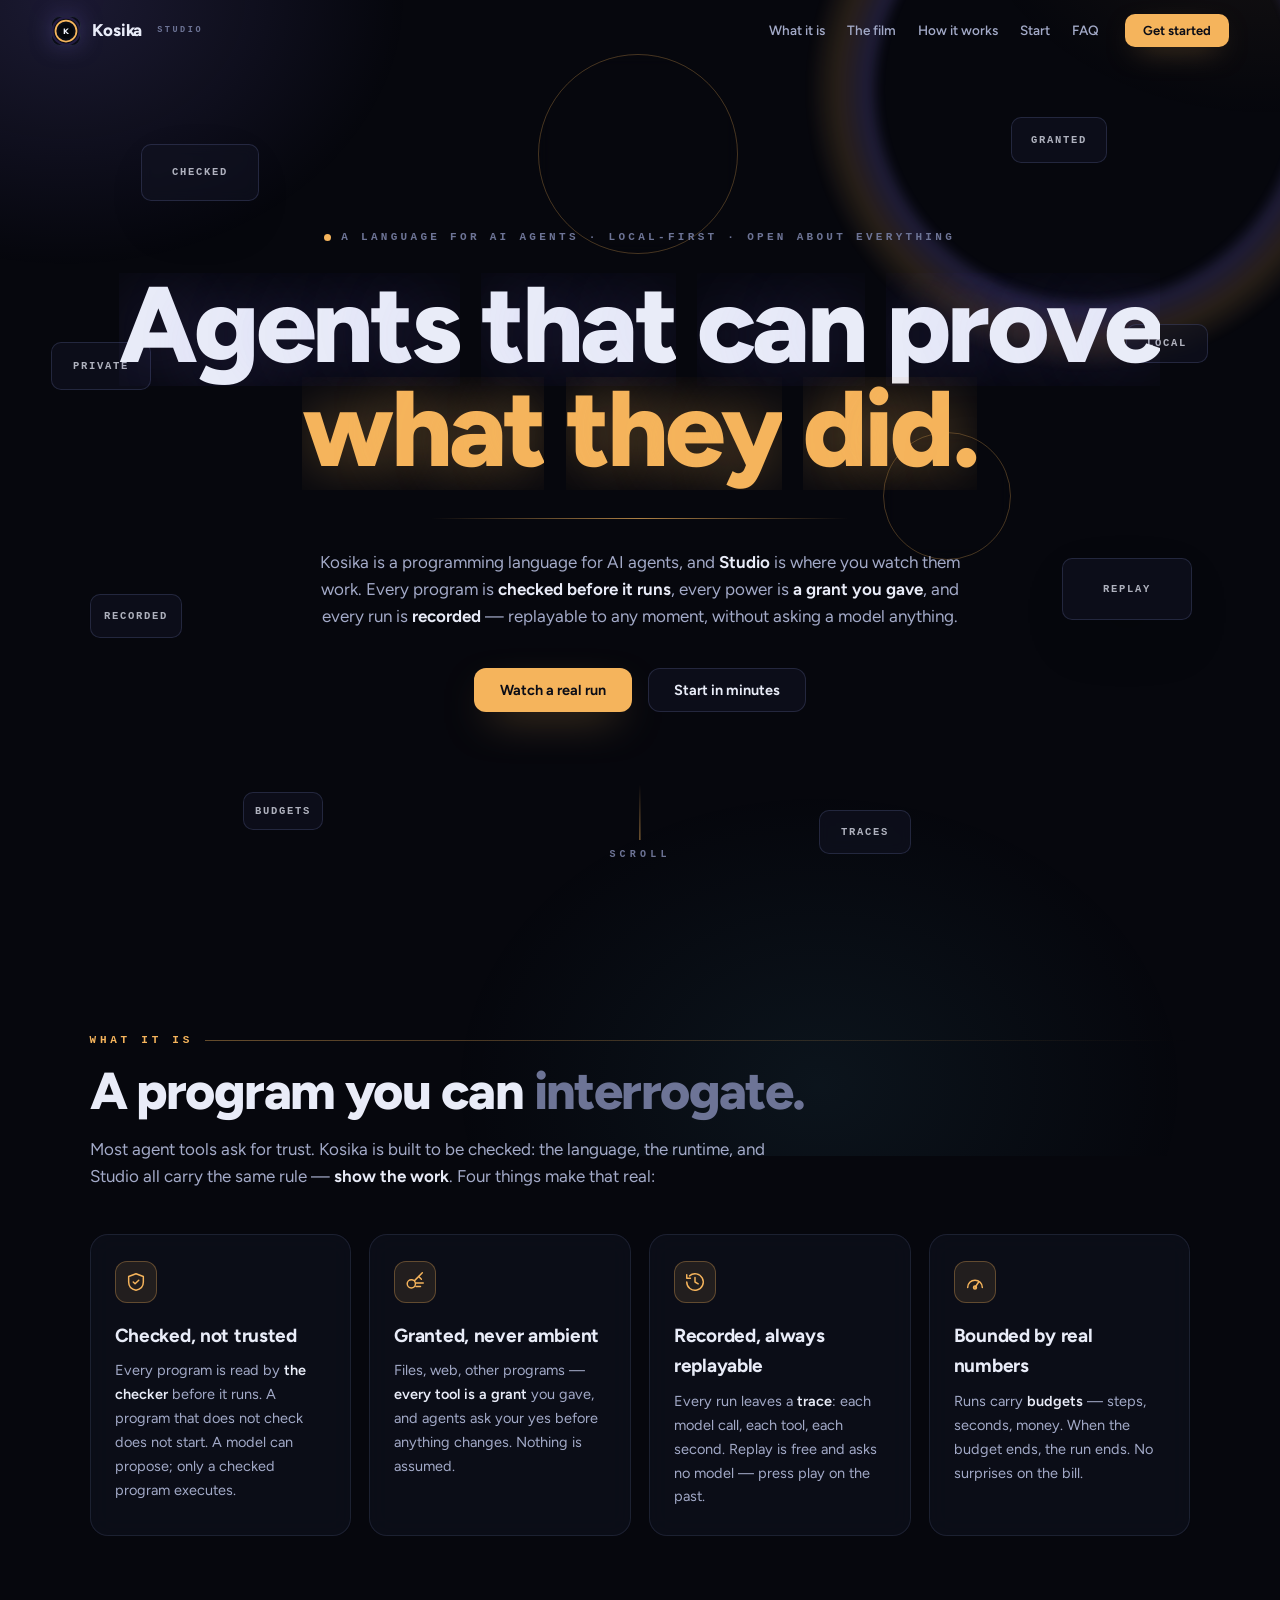
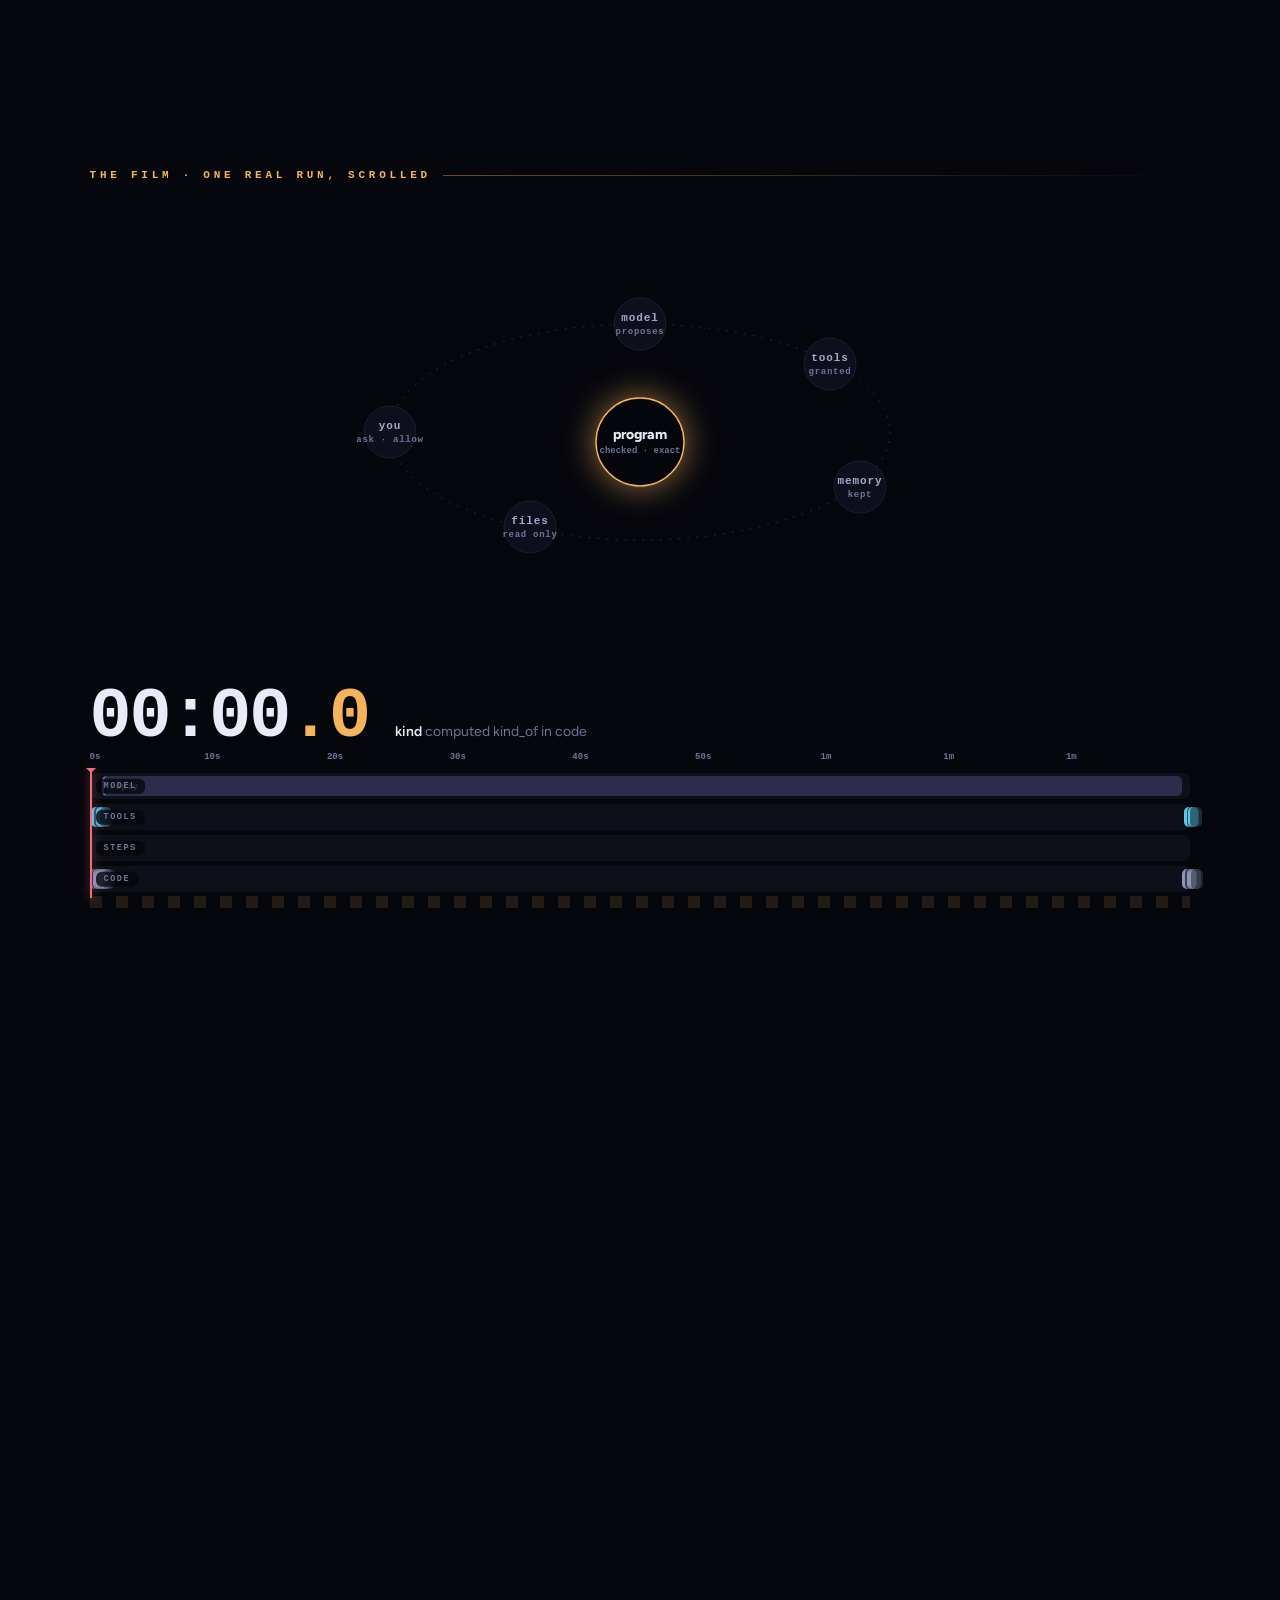
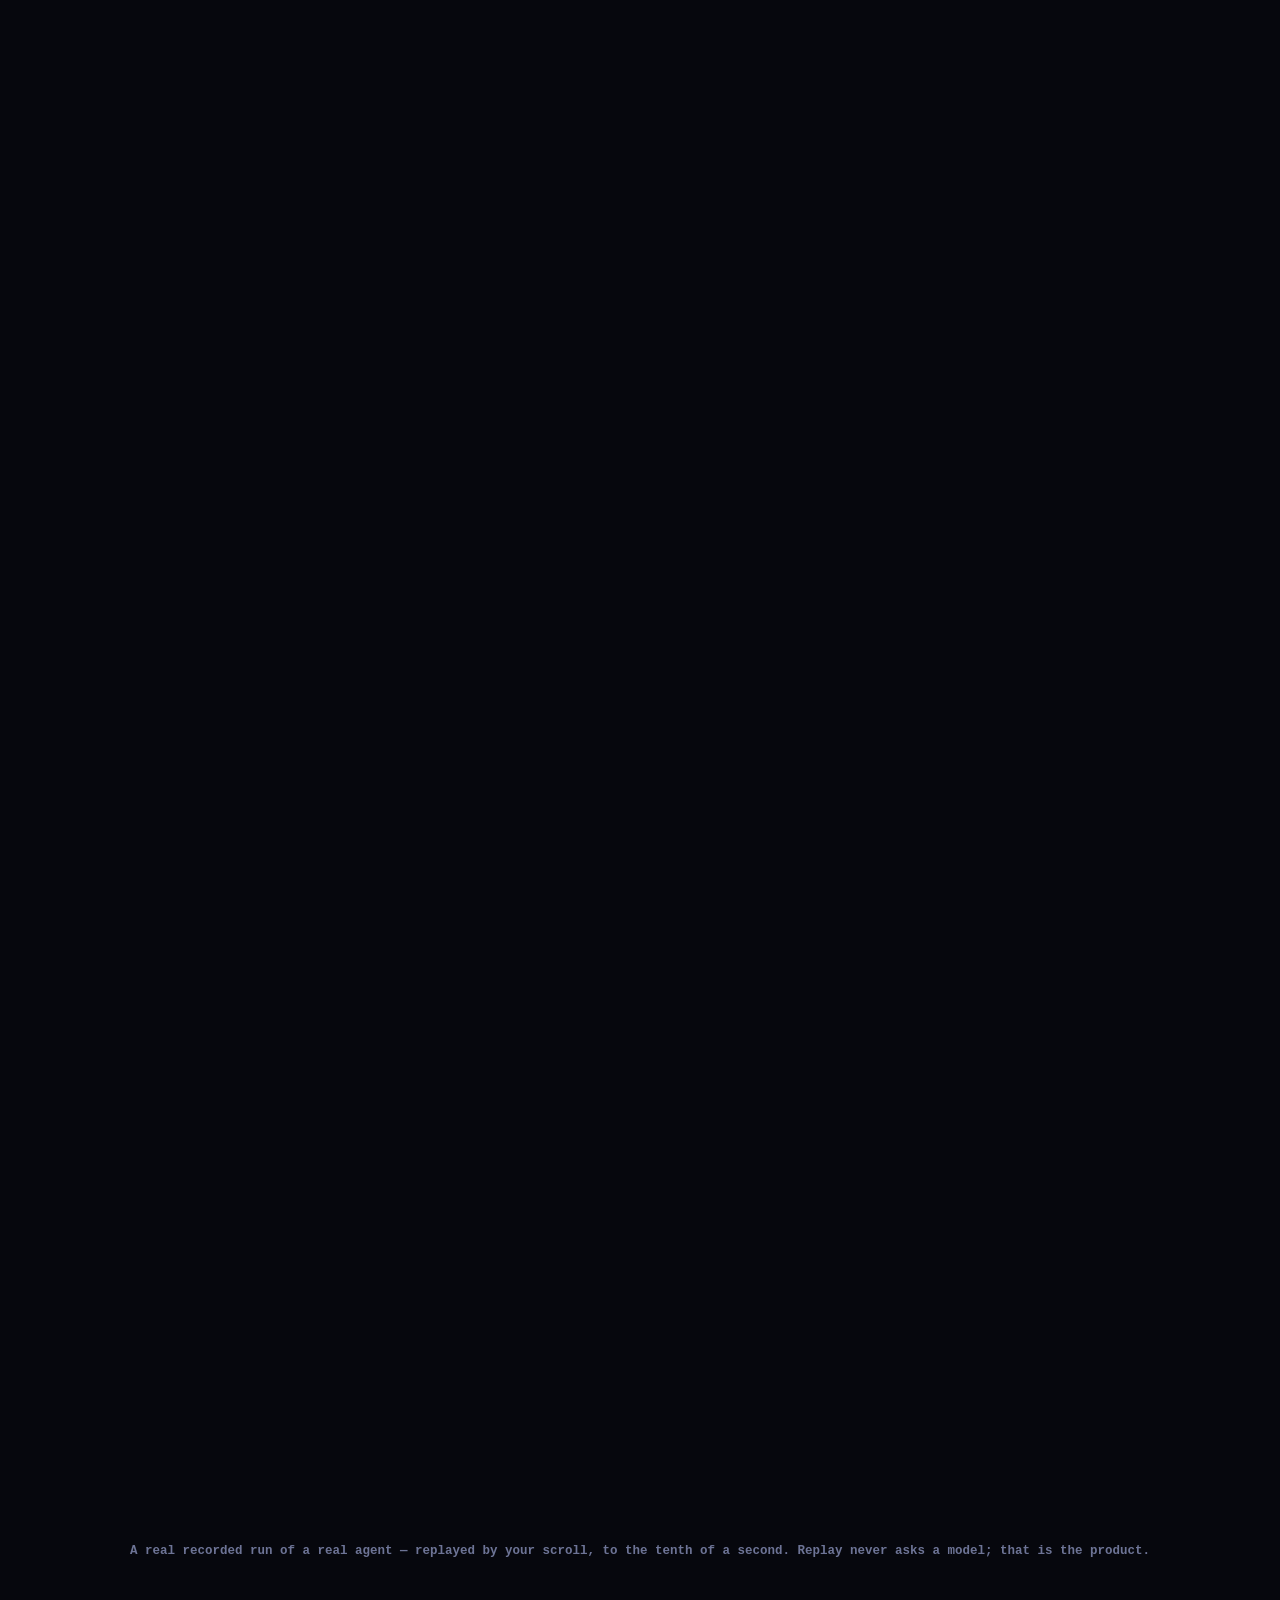
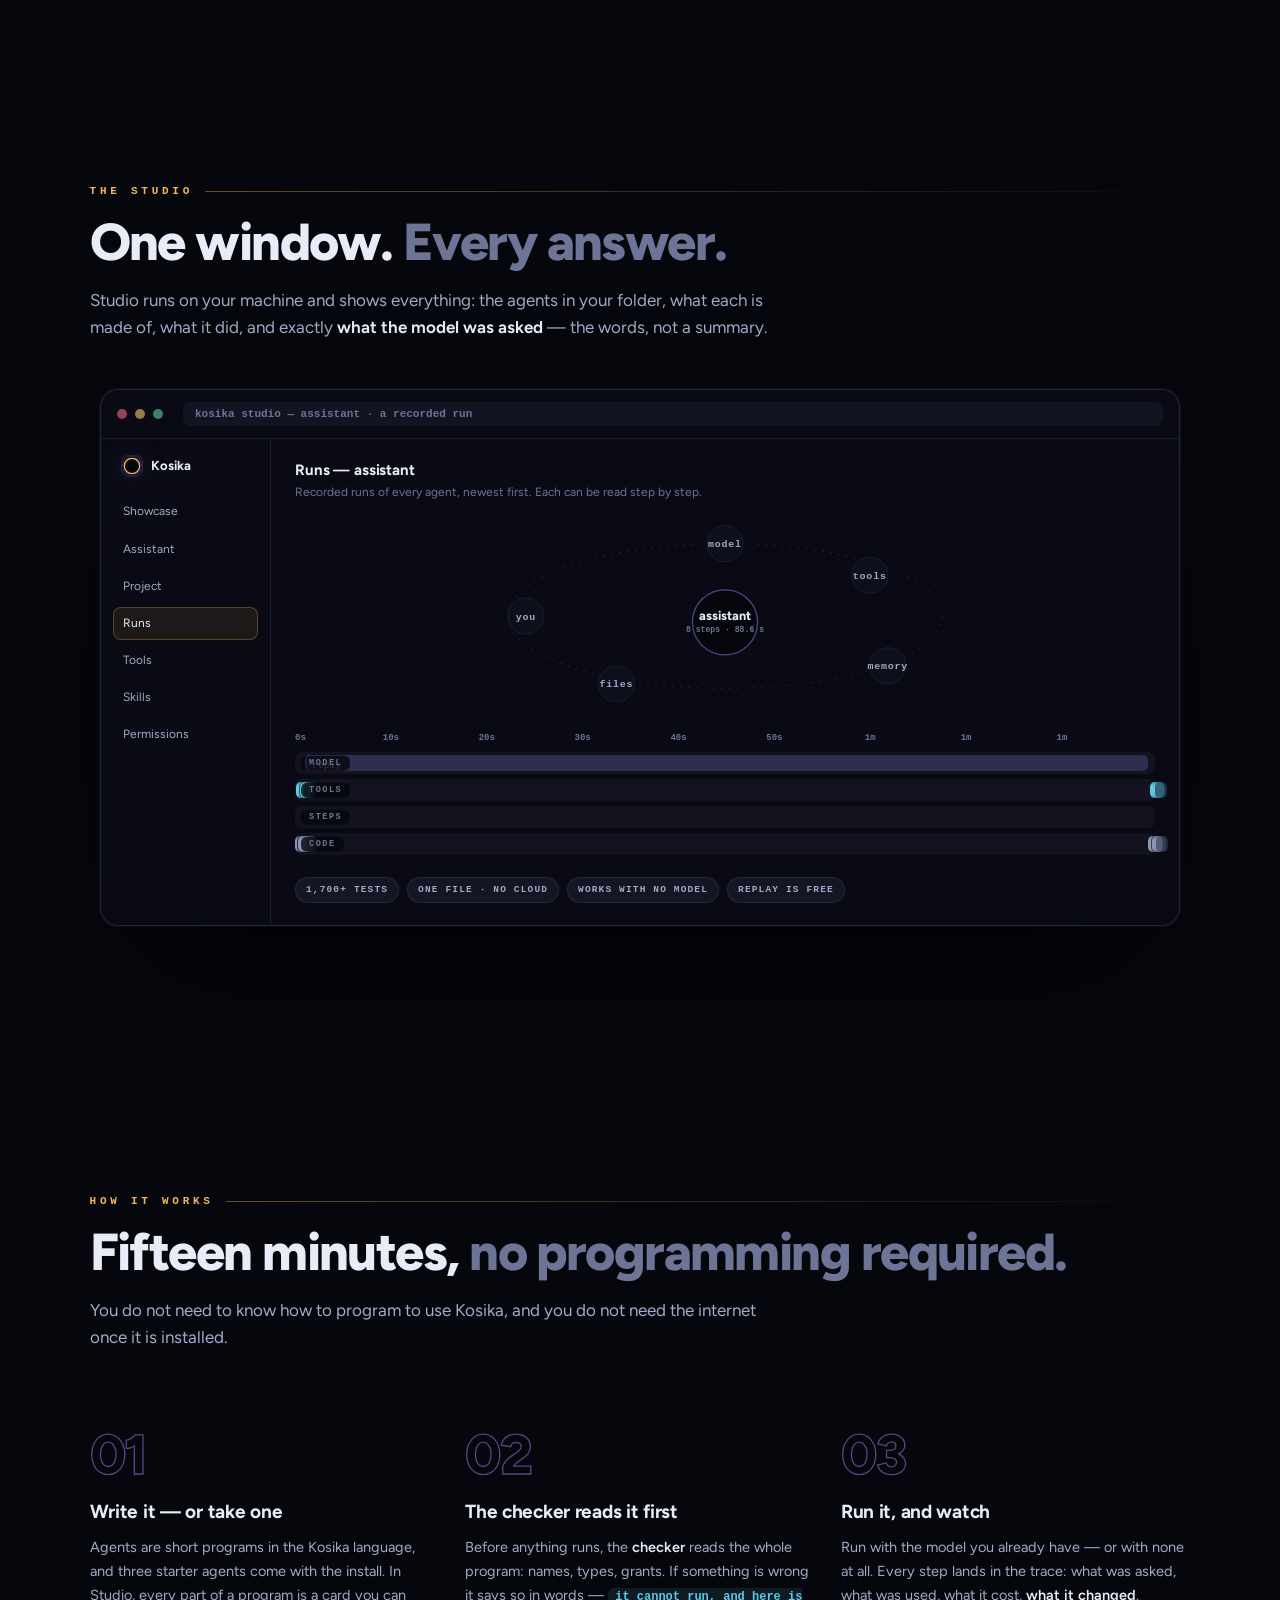
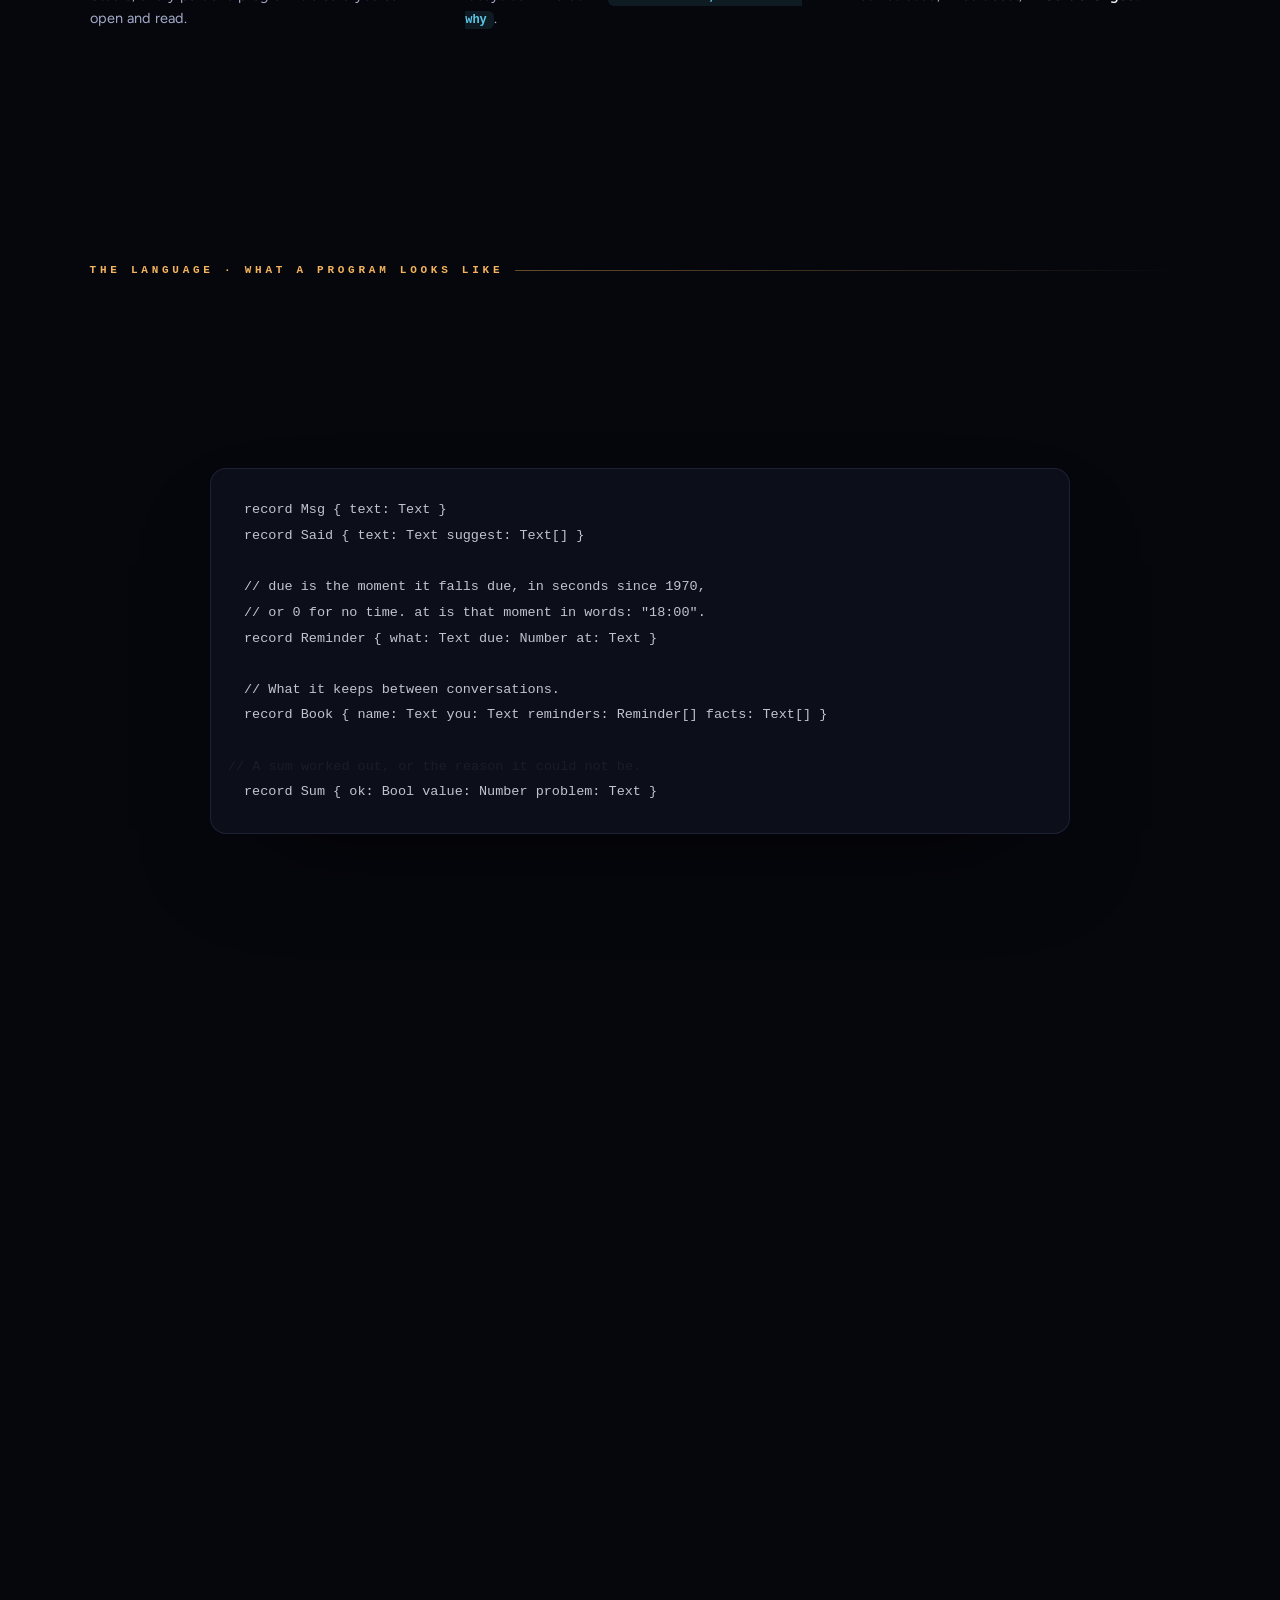
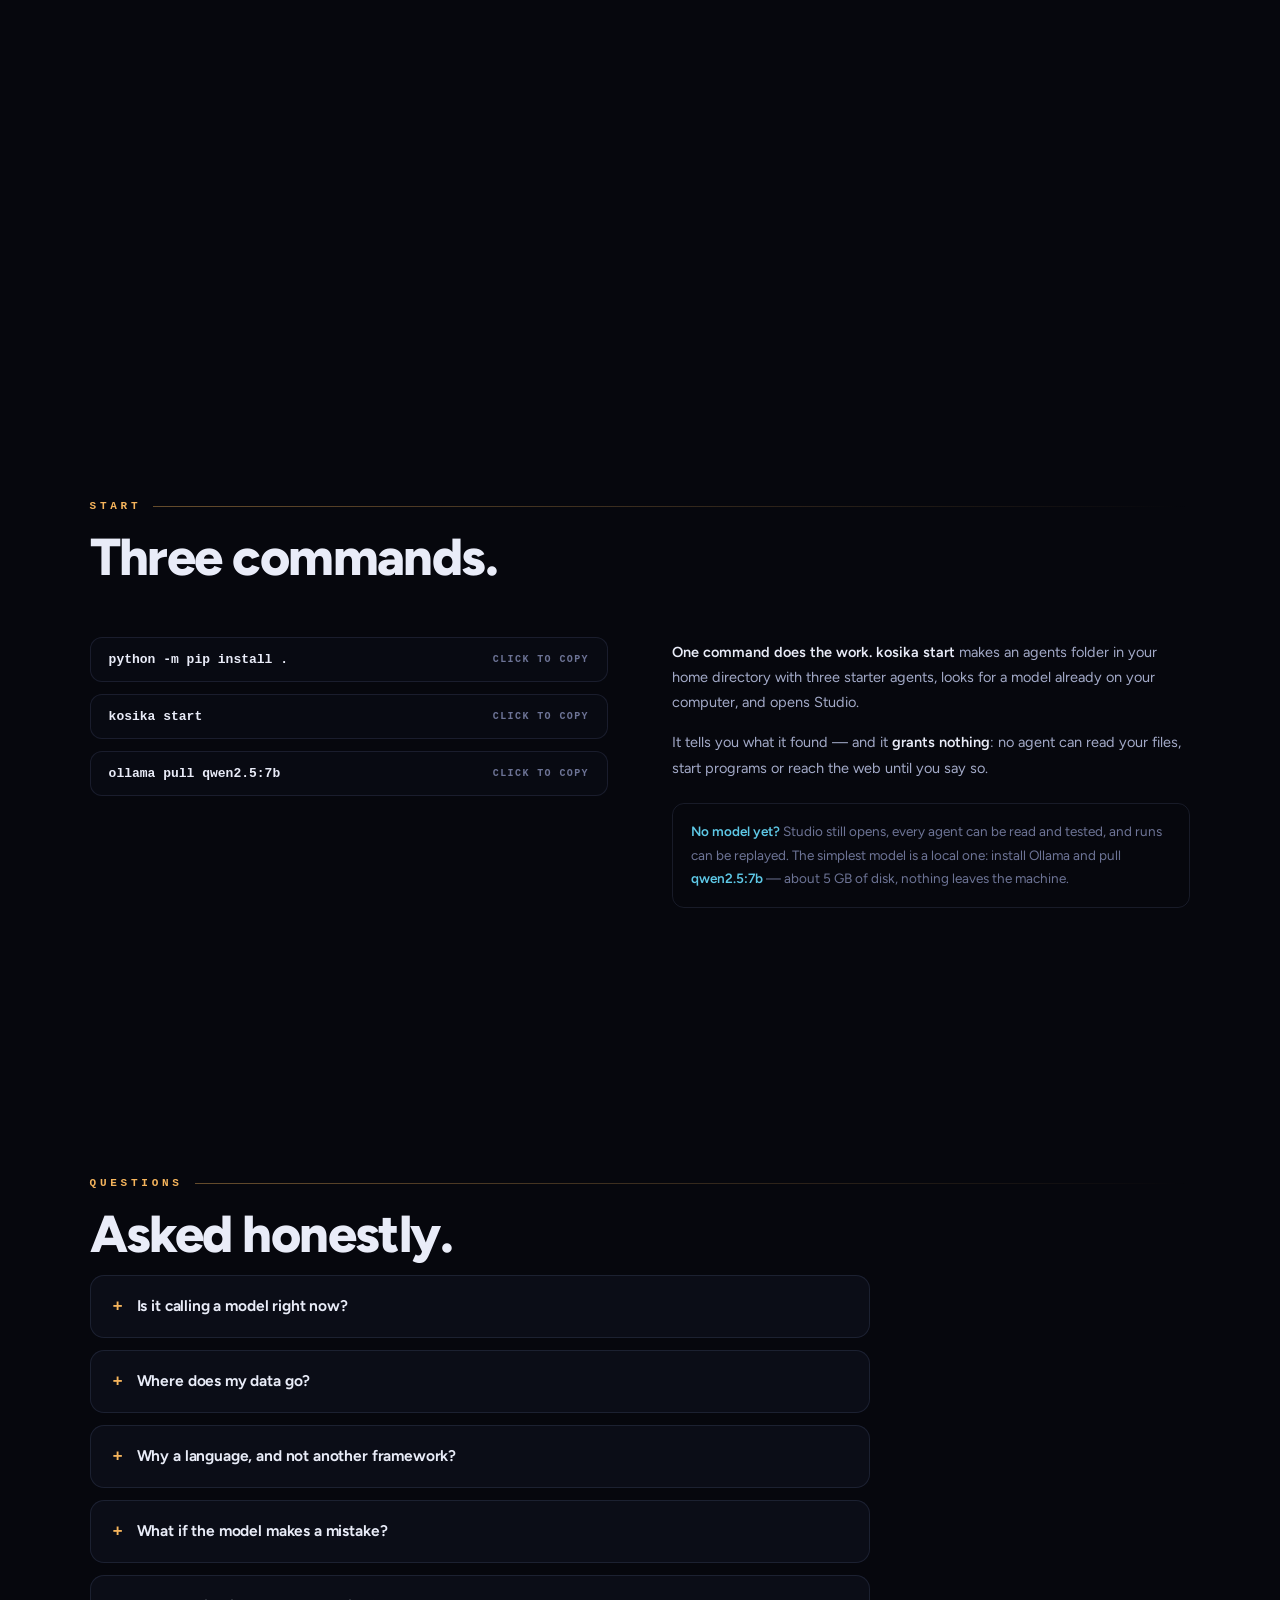
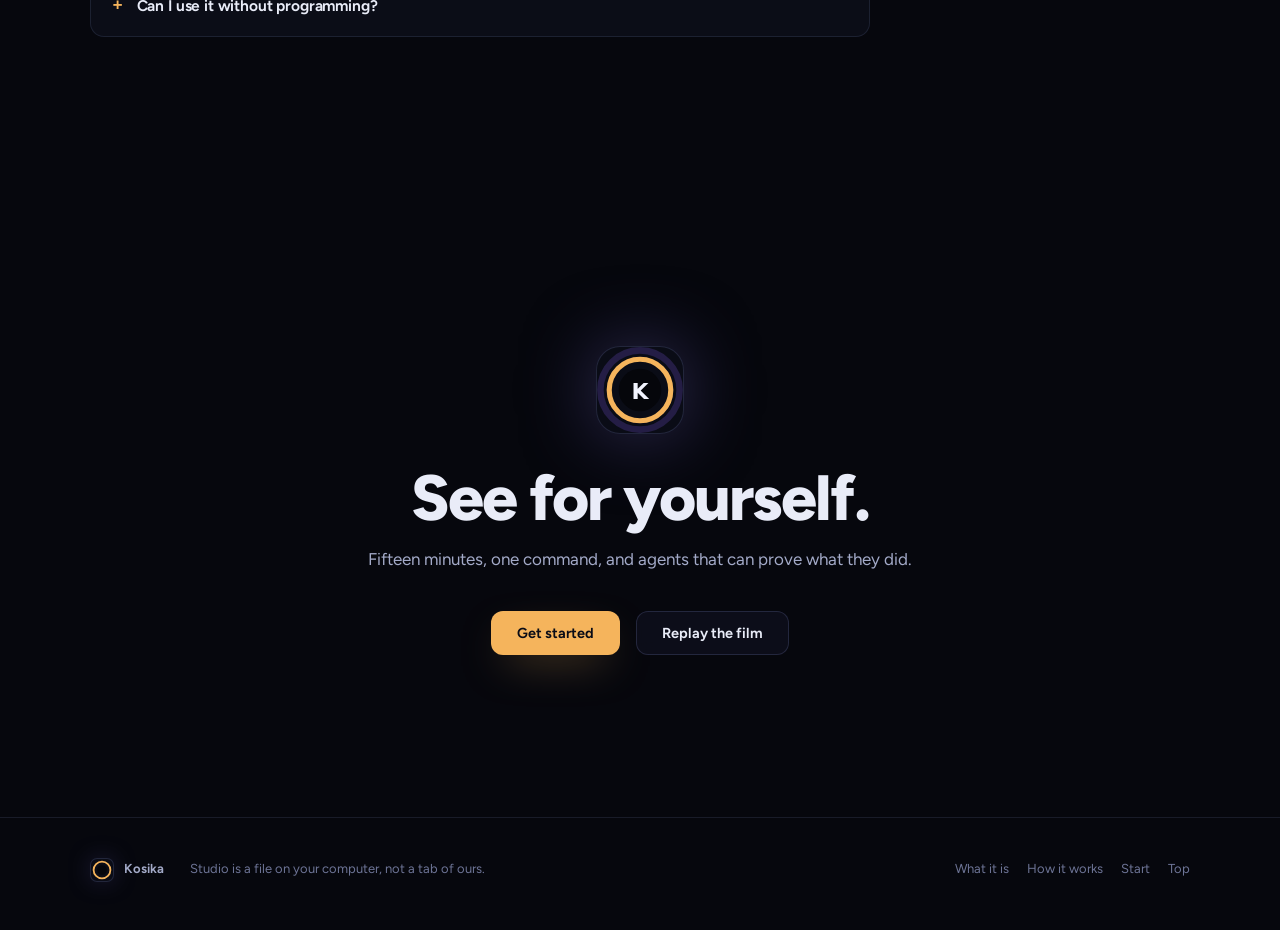
==== index.html @ 235a6cd5 "The website: one page that tells what Studio is, screenshots included" ====
<!doctype html>
<html lang="en">
<head>
<meta charset="utf-8">
<meta name="viewport" content="width=device-width, initial-scale=1">
<title>Kosika — the agent language that shows its work</title>
<meta name="description" content="Kosika is a programming language for AI agents. Every program is checked before it runs, every power is a grant, every run is recorded. Studio is where you watch it happen.">
<link rel="icon" href="data:image/svg+xml,%3Csvg xmlns='http%3A%2F%2Fwww.w3.org%2F2000%2Fsvg' viewBox='0 0 64 64'%3E%3Crect width='64' height='64' rx='14' fill='%230a0c16'/%3E%3Ccircle cx='32' cy='32' r='18' fill='none' stroke='%23f5b45c' stroke-width='5'/%3E%3Ccircle cx='32' cy='32' r='8' fill='%2306070d'/%3E%3C/svg%3E">
<style>
@font-face { font-family: "Figtree"; src: url("./fonts/Figtree.ttf") format("truetype"); font-weight: 300 900; font-display: swap; }

:root {
  --bg: #06070d; --panel: rgba(15, 17, 30, .66); --ink: #e9ecf8; --soft: #a3aac8; --faint: #6d7496; --line: rgba(148, 160, 220, .13);
  --accent: #f5b45c; --ok: #5ad1a0; --bad: #f26d7e; --think: #9a8cff; --mem: #5ec8e6; --code: #8b96b8;
  --glass: rgba(18, 20, 36, .58); --glass-edge: rgba(160, 175, 255, .16);
  --glow-a: #f5b45c; --glow-b: #8b7cf6; --glow-c: #5ec8e6;
  --display: "Figtree", system-ui, sans-serif;
  --mono: ui-monospace, "Cascadia Code", Consolas, monospace;
  --settle: cubic-bezier(.16, 1, .3, 1);
  color-scheme: dark;
}
* { box-sizing: border-box; }
html { scroll-behavior: smooth; }
body { margin: 0; background: var(--bg); color: var(--ink); font: 15.5px/1.6 var(--display), system-ui, sans-serif; -webkit-font-smoothing: antialiased; overflow-x: hidden; }
::selection { background: rgba(154, 140, 255, .4); }
::-webkit-scrollbar { width: 10px; } ::-webkit-scrollbar-thumb { background: rgba(148,160,220,.18); border-radius: 99px; border: 3px solid transparent; background-clip: content-box; }

/* The horizon, arcing in from the corner, over an indigo aurora. */
body::before { content: ""; position: fixed; inset: -20vmax; z-index: -2; pointer-events: none;
  background:
    radial-gradient(38vmax 30vmax at 18% 18%, rgba(139, 124, 246, .16), transparent 70%),
    radial-gradient(34vmax 26vmax at 85% 10%, rgba(245, 180, 92, .08), transparent 70%),
    radial-gradient(40vmax 32vmax at 60% 95%, rgba(94, 200, 230, .07), transparent 72%);
}
body::after { content: ""; position: fixed; z-index: -1; pointer-events: none;
  right: -16vmax; top: -24vmax; width: 62vmax; height: 62vmax; border-radius: 50%;
  background: radial-gradient(closest-side, transparent 52%, rgba(139, 124, 246, .22) 55.5%, rgba(245, 180, 92, .17) 63%, transparent 71%);
  filter: blur(4px); opacity: .85;
}

a { color: var(--accent); text-decoration: none; } a:hover { text-decoration: underline; text-underline-offset: 3px; }
.overline { font: 700 11px/1 var(--mono); letter-spacing: .34em; text-transform: uppercase; color: var(--accent); display: flex; align-items: center; gap: 12px; }
.overline::after { content: ""; flex: 1; height: 1px; background: linear-gradient(90deg, rgba(245,180,92,.4), transparent); }
h2 { font: 800 clamp(30px, 4.4vw, 52px)/1.05 var(--display); letter-spacing: -.03em; margin: 18px 0 14px; }
h2 .dim { color: var(--faint); }
.lead { color: var(--soft); max-width: 62ch; font-size: 17px; }
.lead b { color: var(--ink); font-weight: 650; }
section { position: relative; padding: 15vh 7vw; }
.rise { opacity: .001; transform: translateY(42px); transition: opacity .9s var(--settle), transform .9s var(--settle); }
.rise.in { opacity: 1; transform: none; }

/* ── The bar ─────────────────────────────────────────────────────── */
.bar { position: fixed; inset: 0 0 auto; z-index: 50; display: flex; align-items: center; gap: 26px; padding: 14px 4vw;
  background: rgba(6, 7, 13, 0); border-bottom: 1px solid transparent; transition: background .5s, border-color .5s, padding .5s; }
.bar.scrolled { background: rgba(6, 7, 13, .72); backdrop-filter: blur(18px); -webkit-backdrop-filter: blur(18px); border-color: var(--line); padding: 10px 4vw; }
.bar .wordmark { display: flex; align-items: center; gap: 11px; font-weight: 750; font-size: 17px; letter-spacing: -.01em; color: var(--ink); }
.bar .wordmark small { font: 700 8.5px/1 var(--mono); letter-spacing: .3em; text-transform: uppercase; color: var(--faint); margin-left: 4px; }
.bar nav { display: flex; gap: 22px; margin-left: auto; font-size: 13.5px; font-weight: 550; }
.bar nav a { color: var(--soft); } .bar nav a:hover { color: var(--ink); text-decoration: none; }
.bar .cta { font: 650 13px var(--display); color: #0a0c16; background: var(--accent); padding: 9px 18px; border-radius: 10px; box-shadow: 0 10px 30px -12px rgba(245, 180, 92, .55); }
.bar .cta:hover { text-decoration: none; filter: brightness(1.07); }
.mark { width: 30px; height: 30px; border-radius: 9px; background: #0a0c16; display: grid; place-items: center; box-shadow: inset 0 0 0 1px var(--glass-edge), 0 0 26px -6px rgba(139, 124, 246, .6); }
.mark svg { width: 100%; height: 100%; }
@media (max-width: 860px) { .bar nav { display: none; } }

/* ── The hero ────────────────────────────────────────────────────── */
.hero { min-height: 100vh; display: grid; place-items: center; overflow: clip; padding: 16vh 7vw 12vh; }
.hero-inner { position: relative; z-index: 1; text-align: center; max-width: 1100px; will-change: transform, opacity; }
.kicker { display: inline-flex; align-items: center; gap: 10px; font: 650 11px/1 var(--mono); letter-spacing: .3em; text-transform: uppercase; color: var(--faint); margin-bottom: 30px; opacity: 0; transition: opacity 1s var(--settle) 1.1s; }
.kicker::before { content: ""; width: 7px; height: 7px; border-radius: 50%; background: var(--accent); animation: pulse 2.4s ease-in-out infinite; }
.live .kicker { opacity: 1; }
@keyframes pulse { 0%, 100% { opacity: .5; } 50% { opacity: 1; } }
.h1 { margin: 0; font-weight: 800; font-size: clamp(46px, 8.4vw, 118px); line-height: .97; letter-spacing: -.035em; color: var(--ink); text-shadow: 0 0 80px rgba(139, 124, 246, .3); }
.h1 .w { display: inline-block; overflow: clip; padding-bottom: .08em; margin-bottom: -.08em; vertical-align: bottom; }
.h1 .l { display: inline-block; transform: translateY(115%) rotate(6deg); transition: transform 1.05s var(--settle); will-change: transform; }
.live .h1 .l { transform: none; }
.h1 .gold { color: var(--accent); }
.h1 .gold .l { text-shadow: 0 0 60px rgba(245, 180, 92, .45); }
.hrule { width: min(420px, 52vw); height: 1px; margin: 36px auto 0; background: linear-gradient(90deg, transparent, rgba(245, 180, 92, .7), transparent); transform: scaleX(0); transition: transform 1.3s var(--settle) 1.3s; }
.live .hrule { transform: scaleX(1); }
.hero .lead { margin: 30px auto 0; opacity: 0; transform: translateY(14px); transition: opacity 1s var(--settle) 1.55s, transform 1s var(--settle) 1.55s; }
.live .hero .lead { opacity: 1; transform: none; }
.hero-ctas { display: flex; gap: 16px; justify-content: center; margin-top: 38px; opacity: 0; transform: translateY(12px); transition: opacity 1s var(--settle) 1.8s, transform 1s var(--settle) 1.8s; }
.live .hero-ctas { opacity: 1; transform: none; }
.btn { display: inline-flex; align-items: center; gap: 9px; font: 650 14.5px var(--display); padding: 13px 26px; border-radius: 12px; }
.btn.primary { color: #0a0c16; background: var(--accent); box-shadow: 0 16px 44px -16px rgba(245, 180, 92, .6); }
.btn.primary:hover { text-decoration: none; filter: brightness(1.07); transform: translateY(-1px); transition: transform .3s var(--settle); }
.btn.ghost { color: var(--ink); background: var(--glass); box-shadow: inset 0 0 0 1px var(--glass-edge); backdrop-filter: blur(8px); -webkit-backdrop-filter: blur(8px); }
.btn.ghost:hover { text-decoration: none; box-shadow: inset 0 0 0 1px rgba(245, 180, 92, .5); }
.cue { position: absolute; left: 50%; bottom: 4.5vh; transform: translateX(-50%); display: grid; justify-items: center; gap: 10px; font: 700 10px/1 var(--mono); letter-spacing: .42em; text-transform: uppercase; color: var(--faint); }
.cue i { width: 1px; height: 56px; background: linear-gradient(180deg, transparent, rgba(245, 180, 92, .7)); position: relative; overflow: hidden; }
.cue i::after { content: ""; position: absolute; left: 0; top: -45%; width: 100%; height: 42%; background: var(--ink); animation: cue 2.2s cubic-bezier(.65,0,.35,1) infinite; }
@keyframes cue { to { top: 112%; } }
.field { position: absolute; inset: 0; z-index: 0; pointer-events: none; }
.fx { position: absolute; will-change: transform; }
.fx > i { display: grid; place-items: center; width: 100%; height: 100%; font: 650 10.5px/1 var(--mono); letter-spacing: .16em; text-transform: uppercase; font-style: normal; color: rgba(233, 236, 248, .74); background: var(--glass); border: 1px solid var(--glass-edge); border-radius: 10px; box-shadow: 0 22px 60px -26px rgba(0,0,0,.8); backdrop-filter: blur(7px); -webkit-backdrop-filter: blur(7px); animation: drift var(--drift, 9s) ease-in-out var(--delay, 0s) infinite alternate; }
.fx.ring > i { border-radius: 50%; background: none; box-shadow: none; border-color: rgba(245, 180, 92, .28); }
@keyframes drift { from { transform: translate3d(0, -9px, 0) rotate(-1.4deg); } to { transform: translate3d(0, 9px, 0) rotate(1.4deg); } }

/* ── Feature cards ───────────────────────────────────────────────── */
.cards { display: grid; grid-template-columns: repeat(auto-fit, minmax(240px, 1fr)); gap: 18px; margin-top: 44px; }
.card { background: var(--panel); border: 1px solid var(--line); border-radius: 18px; padding: 26px 24px; backdrop-filter: blur(12px); -webkit-backdrop-filter: blur(12px); transition: transform .5s var(--settle), border-color .5s, box-shadow .5s; }
.card:hover { transform: translateY(-4px); border-color: rgba(245, 180, 92, .4); box-shadow: 0 24px 60px -30px rgba(245, 180, 92, .35); }
.card .glyph { width: 42px; height: 42px; border-radius: 12px; display: grid; place-items: center; background: rgba(245, 180, 92, .1); box-shadow: inset 0 0 0 1px rgba(245, 180, 92, .3); margin-bottom: 18px; }
.card .glyph svg { width: 22px; height: 22px; fill: none; stroke: var(--accent); stroke-width: 1.6; stroke-linecap: round; stroke-linejoin: round; }
.card h3 { margin: 0 0 8px; font-size: 19px; font-weight: 700; letter-spacing: -.015em; }
.card p { margin: 0; color: var(--soft); font-size: 14.5px; line-height: 1.65; }
.card p b { color: var(--ink); font-weight: 600; }

/* ── The film: one run, scrolled ─────────────────────────────────── */
.film { height: 340vh; padding: 0; }
.film-sticky { position: sticky; top: 0; height: 100vh; display: grid; grid-template-rows: auto minmax(0, 1fr) auto; gap: 2.5vh; padding: 11vh 7vw 7vh; }
.orbit { min-height: 0; display: grid; place-items: center; }
.orbit svg { width: min(680px, 100%); max-height: 42vh; }
.o-node circle { fill: #0d0f1c; stroke: var(--line); stroke-width: 1; }
.o-node text { fill: var(--soft); font: 600 11px var(--mono); letter-spacing: .08em; }
.o-node .sub { fill: var(--faint); font-size: 9px; }
.o-node.seen circle { stroke: rgba(148, 160, 220, .4); }
.o-node.now circle { fill: rgba(245, 180, 92, .14); stroke: var(--accent); filter: drop-shadow(0 0 12px rgba(245, 180, 92, .5)); }
.o-node.now text { fill: var(--ink); }
.o-core circle { fill: #05060b; stroke: rgba(139, 124, 246, .55); stroke-width: 1.4; }
.o-core.now circle { stroke: var(--accent); filter: drop-shadow(0 0 16px rgba(245, 180, 92, .6)); }
.o-core text { fill: var(--ink); font: 750 14px var(--display); text-anchor: middle; }
.o-core .sub { fill: var(--faint); font: 600 9px var(--mono); }
.o-orbit { fill: none; stroke: rgba(139, 124, 246, .25); stroke-dasharray: 2 7; }
.read { display: flex; align-items: baseline; gap: 26px; flex-wrap: wrap; }
.time { font: 700 clamp(36px, 5.6vw, 70px)/1 var(--mono); letter-spacing: -.03em; font-variant-numeric: tabular-nums; }
.time b { color: var(--accent); }
.step { flex: 1; min-width: 220px; color: var(--faint); font-size: 14px; line-height: 1.55; }
.step b { color: var(--ink); font-weight: 600; }
.strip { position: relative; padding-bottom: 10px; }
.tl { position: relative; }
.tl-ruler { position: relative; height: 16px; font: 600 9px/1 var(--mono); color: var(--faint); }
.tl-ruler span { position: absolute; top: 0; transform: translateX(-50%); }
.tl-ruler span:first-child { transform: none; }
.tl-body { position: relative; display: grid; gap: 5px; padding: 4px 0 6px; cursor: crosshair; }
.tl-lane { position: relative; height: 26px; border-radius: 7px; background: rgba(148, 160, 220, .06); }
.tl-lane::before { content: attr(data-name); position: absolute; left: 6px; top: 50%; transform: translateY(-50%); font: 700 8.5px/1 var(--mono); letter-spacing: .18em; text-transform: uppercase; color: var(--faint); pointer-events: none; z-index: 3; background: rgba(6, 7, 13, .8); padding: 3px 8px; border-radius: 6px; }
.tl-clip { position: absolute; top: 3px; bottom: 3px; border-radius: 5px; border-left: 2px solid; padding: 3px 6px; overflow: hidden; transition: filter .4s; }
.tl-clip span { font: 600 9px/1 var(--mono); letter-spacing: .04em; color: var(--ink); white-space: nowrap; overflow: hidden; text-overflow: ellipsis; opacity: .75; display: block; margin-top: 4px; }
.tl-clip.k0 { background: rgba(154, 140, 255, .22); border-left-color: var(--think); }
.tl-clip.k1 { background: rgba(94, 200, 230, .2); border-left-color: var(--mem); }
.tl-clip.k2 { background: rgba(245, 180, 92, .16); border-left-color: var(--accent); }
.tl-clip.k3 { background: rgba(139, 150, 184, .2); border-left-color: var(--code); }
.tl-clip.seen { filter: saturate(1.2) brightness(1.1); } .tl-clip.seen span { opacity: 1; }
.tl-playhead { position: absolute; top: 0; bottom: 0; width: 2px; background: var(--bad); box-shadow: 0 0 10px rgba(242, 109, 126, .7); z-index: 2; }
.tl-playhead::before { content: ""; position: absolute; top: -1px; left: -4px; border: 5px solid transparent; border-top-color: var(--bad); }
.perf { position: absolute; left: 0; right: 0; bottom: 0; height: 12px; background: repeating-linear-gradient(90deg, rgba(245, 180, 92, .24) 0 12px, transparent 12px 26px); opacity: .5; }
.progress { position: absolute; left: 0; bottom: 0; height: 3px; width: 100%; transform-origin: left; background: var(--accent); transform: scaleX(0); }
.film-note { text-align: center; color: var(--faint); font: 550 12.5px var(--mono); padding: 0 7vw 9vh; }

/* ── The window ──────────────────────────────────────────────────── */
.window { max-width: 1080px; margin: 48px auto 0; border-radius: 18px; border: 1px solid var(--glass-edge); background: rgba(10, 12, 22, .8); box-shadow: 0 60px 140px -50px rgba(0, 0, 0, .9), 0 0 0 1px rgba(139, 124, 246, .08); overflow: hidden; backdrop-filter: blur(16px); -webkit-backdrop-filter: blur(16px); }
.window-bar { display: flex; align-items: center; gap: 8px; padding: 12px 16px; border-bottom: 1px solid var(--line); }
.window-bar i { width: 10px; height: 10px; border-radius: 50%; background: rgba(148, 160, 220, .25); }
.window-bar i:first-child { background: rgba(242, 109, 126, .6); } .window-bar i:nth-child(2) { background: rgba(245, 201, 107, .6); } .window-bar i:nth-child(3) { background: rgba(90, 209, 160, .6); }
.window-bar .addr { margin-left: 12px; flex: 1; font: 550 11px var(--mono); color: var(--faint); background: rgba(148, 160, 220, .07); border-radius: 8px; padding: 6px 12px; }
.window-body { display: grid; grid-template-columns: 170px 1fr; min-height: 380px; }
.window-rail { border-right: 1px solid var(--line); padding: 16px 12px; display: flex; flex-direction: column; gap: 4px; }
.window-rail .wbrand { display: flex; align-items: center; gap: 8px; font-weight: 700; font-size: 13px; padding: 0 8px 14px; }
.window-rail .wbrand .mark { width: 22px; height: 22px; border-radius: 7px; }
.window-rail .wnav { font-size: 12px; color: var(--soft); padding: 7px 10px; border-radius: 8px; }
.window-rail .wnav.on { color: var(--ink); background: rgba(245, 180, 92, .09); box-shadow: inset 0 0 0 1px rgba(245, 180, 92, .28); }
.window-main { padding: 22px 24px; }
.window-main .wtitle { font: 700 15px var(--display); letter-spacing: -.01em; margin: 0 0 4px; }
.window-main .wsub { color: var(--faint); font-size: 12px; margin: 0 0 18px; }
.window-main .tl-body .tl-lane { height: 22px; }
.window-main .tl-ruler { height: 14px; }
.mock-orbit { margin: 4px 0 16px; }
.mock-orbit svg { width: 100%; max-height: 190px; }
.wchips { display: flex; flex-wrap: wrap; gap: 8px; margin-top: 16px; }
.wchip { font: 650 9.5px/1.9 var(--mono); letter-spacing: .12em; text-transform: uppercase; color: var(--soft); background: rgba(148, 160, 220, .08); border: 1px solid var(--line); padding: 3px 10px; border-radius: 99px; }

/* ── Steps ───────────────────────────────────────────────────────── */
.steps { display: grid; grid-template-columns: repeat(auto-fit, minmax(250px, 1fr)); gap: 26px; margin-top: 46px; counter-reset: step; }
.stepcard { position: relative; padding-top: 30px; }
.stepcard::before { counter-increment: step; content: "0" counter(step); font: 800 56px/1 var(--display); letter-spacing: -.04em; color: transparent; -webkit-text-stroke: 1.3px rgba(154, 140, 255, .5); }
.stepcard h3 { font-size: 19px; margin: 14px 0 8px; letter-spacing: -.015em; }
.stepcard p { color: var(--soft); font-size: 14.5px; margin: 0; line-height: 1.65; }
.stepcard p b { color: var(--ink); font-weight: 600; }
.stepcard code { font: 600 12px var(--mono); color: var(--mem); background: rgba(94, 200, 230, .1); padding: 2px 7px; border-radius: 6px; }

/* ── The language ────────────────────────────────────────────────── */
.whycode { height: 200vh; padding: 0; }
.whycode .film-sticky { grid-template-rows: auto minmax(0, 1fr); }
.codebox { position: relative; align-self: center; width: min(860px, 100%); margin: 0 auto; }
.codebox pre { margin: 0; padding: 28px 32px; font: 500 13.5px/1.9 var(--mono); color: rgba(233, 236, 248, .82); background: rgba(15, 17, 30, .85); border: 1px solid var(--line); border-radius: 16px; overflow: hidden; backdrop-filter: blur(10px); -webkit-backdrop-filter: blur(10px); box-shadow: 0 46px 110px -50px rgba(0, 0, 0, .8); }
.cl { display: block; opacity: .07; transform: translateX(-16px); transition: opacity .45s var(--settle), transform .45s var(--settle); border-left: 2px solid transparent; padding-left: 12px; margin-left: -13px; white-space: pre-wrap; }
.cl.on { opacity: 1; transform: none; }
.cl.hot { border-left-color: var(--accent); color: var(--ink); }

/* ── Start ───────────────────────────────────────────────────────── */
.startgrid { display: grid; grid-template-columns: minmax(0, 1fr) minmax(0, 1fr); gap: 5vw; align-items: start; margin-top: 40px; }
@media (max-width: 900px) { .startgrid { grid-template-columns: 1fr; } }
.cmd { display: flex; align-items: center; gap: 14px; background: rgba(10, 12, 22, .7); border: 1px solid var(--line); border-radius: 12px; padding: 14px 18px; margin: 12px 0; cursor: pointer; transition: border-color .3s; }
.cmd:hover { border-color: rgba(245, 180, 92, .45); }
.cmd code { font: 650 13px var(--mono); color: var(--ink); flex: 1; }
.cmd .tip { font: 650 10px/1 var(--mono); letter-spacing: .14em; text-transform: uppercase; color: var(--faint); }
.cmd.copied .tip { color: var(--ok); }
.startnotes { color: var(--soft); font-size: 14.5px; line-height: 1.75; }
.startnotes b { color: var(--ink); font-weight: 600; }
.startnotes .quiet { margin-top: 22px; padding: 16px 18px; border: 1px solid var(--line); border-radius: 12px; color: var(--faint); font-size: 13.5px; }
.startnotes .quiet b { color: var(--mem); }

/* ── FAQ ─────────────────────────────────────────────────────────── */
.faq { max-width: 780px; }
.faq details { border: 1px solid var(--line); border-radius: 14px; background: var(--panel); margin-bottom: 12px; overflow: hidden; }
.faq summary { cursor: pointer; list-style: none; padding: 18px 22px; font-weight: 650; font-size: 15.5px; letter-spacing: -.01em; display: flex; align-items: center; gap: 14px; }
.faq summary::-webkit-details-marker { display: none; }
.faq summary::before { content: "+"; font: 700 17px var(--mono); color: var(--accent); transition: transform .35s var(--settle); }
.faq details[open] summary::before { transform: rotate(45deg); }
.faq details p { margin: 0; padding: 0 22px 20px; color: var(--soft); font-size: 14.5px; line-height: 1.7; }
.faq details p b { color: var(--ink); font-weight: 600; }

/* ── CTA + footer ────────────────────────────────────────────────── */
.ctaband { text-align: center; padding: 18vh 7vw; }
.ctaband .bigmark { width: 88px; height: 88px; border-radius: 24px; margin: 0 auto 30px; box-shadow: inset 0 0 0 1px var(--glass-edge), 0 0 80px -10px rgba(139, 124, 246, .5); }
.ctaband h2 { font-size: clamp(34px, 5.4vw, 64px); }
footer { border-top: 1px solid var(--line); padding: 40px 7vw 46px; display: flex; flex-wrap: wrap; gap: 26px; align-items: center; color: var(--faint); font-size: 13px; }
footer .fbrand { display: flex; align-items: center; gap: 10px; color: var(--soft); font-weight: 650; }
footer nav { display: flex; gap: 18px; margin-left: auto; }
footer nav a { color: var(--faint); } footer nav a:hover { color: var(--ink); }

@media (max-width: 760px) {
  .window-body { grid-template-columns: 1fr; } .window-rail { display: none; }
  .film { height: 300vh; } .whycode { height: 160vh; }
  .read { gap: 14px; }
}
@media (prefers-reduced-motion: reduce) {
  html { scroll-behavior: auto; }
  .fx > i, .cue i::after, .kicker::before { animation: none !important; }
  .h1 .l { transform: none !important; transition: none !important; }
  .rise { opacity: 1 !important; transform: none !important; }
  .film, .whycode { height: auto !important; } .film-sticky { position: static !important; height: auto !important; }
  .cl { opacity: 1 !important; transform: none !important; }
  body::after { display: none; }
}
</style>
</head>
<body>

<header class="bar" id="bar">
  <a class="wordmark" href="#top" aria-label="Kosika home">
    <span class="mark"><svg viewBox="0 0 120 120" aria-hidden="true"><circle cx="60" cy="60" r="54" fill="none" stroke="#241d45" stroke-width="9"/><circle cx="60" cy="60" r="42" fill="none" stroke="#f5b45c" stroke-width="7"/><circle cx="60" cy="60" r="29" fill="#05060b"/><text x="60" y="62" font-family="system-ui, sans-serif" font-weight="700" font-size="30" text-anchor="middle" dominant-baseline="central" fill="#f2f4ff">K</text></svg></span>
    Kosika <small>Studio</small>
  </a>
  <nav>
    <a href="#what">What it is</a>
    <a href="#film">The film</a>
    <a href="#how">How it works</a>
    <a href="#start">Start</a>
    <a href="#faq">FAQ</a>
  </nav>
  <a class="cta" href="#start">Get started</a>
</header>

<!-- ── the hero ── -->
<section class="hero" id="top">
  <div class="field" id="field"></div>
  <div class="hero-inner" id="heroInner">
    <div class="kicker">A language for AI agents · local-first · open about everything</div>
    <h1 class="h1" id="headline">Agents that can prove</h1>
    <h1 class="h1" id="headline2"><span class="gold">what they did.</span></h1>
    <div class="hrule"></div>
    <p class="lead">Kosika is a programming language for AI agents, and <b>Studio</b> is where you watch them work. Every program is <b>checked before it runs</b>, every power is <b>a grant you gave</b>, and every run is <b>recorded</b> — replayable to any moment, without asking a model anything.</p>
    <div class="hero-ctas">
      <a class="btn primary" href="#film">Watch a real run</a>
      <a class="btn ghost" href="#start">Start in minutes</a>
    </div>
  </div>
  <div class="cue" id="cue"><i></i>scroll</div>
</section>

<!-- ── what it is ── -->
<section id="what">
  <div class="overline rise">What it is</div>
  <h2 class="rise">A program you can <span class="dim">interrogate.</span></h2>
  <p class="lead rise">Most agent tools ask for trust. Kosika is built to be checked: the language, the runtime, and Studio all carry the same rule — <b>show the work</b>. Four things make that real:</p>
  <div class="cards">
    <div class="card rise">
      <div class="glyph"><svg viewBox="0 0 24 24"><path d="M12 3l8 3v6c0 4.5-3.2 8-8 9-4.8-1-8-4.5-8-9V6l8-3z"/><path d="M9 12l2 2 4-4"/></svg></div>
      <h3>Checked, not trusted</h3>
      <p>Every program is read by <b>the checker</b> before it runs. A program that does not check does not start. A model can propose; only a checked program executes.</p>
    </div>
    <div class="card rise">
      <div class="glyph"><svg viewBox="0 0 24 24"><circle cx="8" cy="14" r="4.5"/><path d="M11.5 10.5L20 2"/><path d="M16 6l3 3"/><path d="M13 13h8"/><path d="M13 17h5"/></svg></div>
      <h3>Granted, never ambient</h3>
      <p>Files, web, other programs — <b>every tool is a grant</b> you gave, and agents ask your yes before anything changes. Nothing is assumed.</p>
    </div>
    <div class="card rise">
      <div class="glyph"><svg viewBox="0 0 24 24"><path d="M3 12a9 9 0 1 0 3-6.7"/><path d="M3 4v4h4"/><path d="M12 7v5l3.5 2"/></svg></div>
      <h3>Recorded, always replayable</h3>
      <p>Every run leaves a <b>trace</b>: each model call, each tool, each second. Replay is free and asks no model — press play on the past.</p>
    </div>
    <div class="card rise">
      <div class="glyph"><svg viewBox="0 0 24 24"><path d="M4 18a8 8 0 0 1 16 0"/><path d="M12 18l4-6"/><circle cx="12" cy="18" r="1.6"/></svg></div>
      <h3>Bounded by real numbers</h3>
      <p>Runs carry <b>budgets</b> — steps, seconds, money. When the budget ends, the run ends. No surprises on the bill.</p>
    </div>
  </div>
</section>

<!-- ── the film ── -->
<section class="film" id="film">
  <div class="film-sticky">
    <div class="overline">The film · one real run, scrolled</div>
    <div class="orbit">
      <svg viewBox="0 0 680 300" role="img" aria-label="An agent on its orbit: you, the model, memory, tools and files around a program">
        <ellipse class="o-orbit" cx="340" cy="150" rx="250" ry="108"/>
        <g class="o-node" id="n-you"><circle cx="90" cy="150" r="26"/><text x="90" y="147" text-anchor="middle">you</text><text class="sub" x="90" y="160" text-anchor="middle">ask · allow</text></g>
        <g class="o-node" id="n-model"><circle cx="340" cy="42" r="26"/><text x="340" y="39" text-anchor="middle">model</text><text class="sub" x="340" y="52" text-anchor="middle">proposes</text></g>
        <g class="o-node" id="n-tools"><circle cx="530" cy="82" r="26"/><text x="530" y="79" text-anchor="middle">tools</text><text class="sub" x="530" y="92" text-anchor="middle">granted</text></g>
        <g class="o-node" id="n-memory"><circle cx="560" cy="205" r="26"/><text x="560" y="202" text-anchor="middle">memory</text><text class="sub" x="560" y="215" text-anchor="middle">kept</text></g>
        <g class="o-node" id="n-files"><circle cx="230" cy="245" r="26"/><text x="230" y="242" text-anchor="middle">files</text><text class="sub" x="230" y="255" text-anchor="middle">read only</text></g>
        <g class="o-core" id="n-core"><circle cx="340" cy="160" r="44"/><text x="340" y="157">program</text><text class="sub" x="340" y="171" text-anchor="middle">checked · exact</text></g>
      </svg>
    </div>
    <div>
      <div class="read">
        <div class="time" id="time">00:00<b>.0</b></div>
        <div class="step" id="step">Scroll to move through the run. Nothing runs; this is the recording.</div>
      </div>
      <div class="strip">
        <div class="tl"><div class="tl-ruler" id="ruler"></div><div class="tl-body" id="lanes"></div></div>
        <div class="perf"></div><div class="progress" id="progress"></div>
      </div>
    </div>
  </div>
</section>
<p class="film-note">A real recorded run of a real agent — replayed by your scroll, to the tenth of a second. Replay never asks a model; that is the product.</p>

<!-- ── the window ── -->
<section id="window">
  <div class="overline rise">The studio</div>
  <h2 class="rise">One window. <span class="dim">Every answer.</span></h2>
  <p class="lead rise">Studio runs on your machine and shows everything: the agents in your folder, what each is made of, what it did, and exactly <b>what the model was asked</b> — the words, not a summary.</p>
  <div class="window rise">
    <div class="window-bar"><i></i><i></i><i></i><div class="addr">kosika studio — assistant · a recorded run</div></div>
    <div class="window-body">
      <div class="window-rail">
        <div class="wbrand"><span class="mark"><svg viewBox="0 0 120 120" aria-hidden="true"><circle cx="60" cy="60" r="54" fill="none" stroke="#241d45" stroke-width="9"/><circle cx="60" cy="60" r="42" fill="none" stroke="#f5b45c" stroke-width="7"/><circle cx="60" cy="60" r="29" fill="#05060b"/></svg></span>Kosika</div>
        <div class="wnav">Showcase</div>
        <div class="wnav">Assistant</div>
        <div class="wnav">Project</div>
        <div class="wnav on">Runs</div>
        <div class="wnav">Tools</div>
        <div class="wnav">Skills</div>
        <div class="wnav">Permissions</div>
      </div>
      <div class="window-main">
        <p class="wtitle">Runs — assistant</p>
        <p class="wsub">Recorded runs of every agent, newest first. Each can be read step by step.</p>
        <div class="mock-orbit">
          <svg viewBox="0 0 680 210" role="img" aria-label="A run drawn as a diagram: the agent core with tools and memory in orbit">
            <ellipse class="o-orbit" cx="340" cy="105" rx="240" ry="80"/>
            <g class="o-node"><circle cx="120" cy="105" r="20"/><text x="120" y="109" text-anchor="middle">you</text></g>
            <g class="o-node seen"><circle cx="340" cy="25" r="20"/><text x="340" y="29" text-anchor="middle">model</text></g>
            <g class="o-node seen"><circle cx="500" cy="60" r="20"/><text x="500" y="64" text-anchor="middle">tools</text></g>
            <g class="o-node seen"><circle cx="520" cy="160" r="20"/><text x="520" y="164" text-anchor="middle">memory</text></g>
            <g class="o-node"><circle cx="220" cy="180" r="20"/><text x="220" y="184" text-anchor="middle">files</text></g>
            <g class="o-core"><circle cx="340" cy="112" r="36"/><text x="340" y="109">assistant</text><text class="sub" x="340" y="123" text-anchor="middle">8 steps · 88.6 s</text></g>
          </svg>
        </div>
        <div class="tl"><div class="tl-ruler" id="mruler"></div><div class="tl-body" id="mlanes" style="cursor:default"></div></div>
        <div class="wchips"><span class="wchip">1,700+ tests</span><span class="wchip">one file · no cloud</span><span class="wchip">works with no model</span><span class="wchip">replay is free</span></div>
      </div>
    </div>
  </div>
</section>

<!-- ── how it works ── -->
<section id="how">
  <div class="overline rise">How it works</div>
  <h2 class="rise">Fifteen minutes, <span class="dim">no programming required.</span></h2>
  <p class="lead rise">You do not need to know how to program to use Kosika, and you do not need the internet once it is installed.</p>
  <div class="steps">
    <div class="stepcard rise"><h3>Write it — or take one</h3><p>Agents are short programs in the Kosika language, and three starter agents come with the install. In Studio, every part of a program is a card you can open and read.</p></div>
    <div class="stepcard rise"><h3>The checker reads it first</h3><p>Before anything runs, the <b>checker</b> reads the whole program: names, types, grants. If something is wrong it says so in words — <code>it cannot run, and here is why</code>.</p></div>
    <div class="stepcard rise"><h3>Run it, and watch</h3><p>Run with the model you already have — or with none at all. Every step lands in the trace: what was asked, what was used, what it cost, <b>what it changed</b>.</p></div>
  </div>
</section>

<!-- ── the language ── -->
<section class="whycode" id="language">
  <div class="film-sticky">
    <div class="overline">The language · what a program looks like</div>
    <div class="codebox">
      <pre id="code"></pre>
    </div>
  </div>
</section>

<!-- ── start ── -->
<section id="start">
  <div class="overline rise">Start</div>
  <h2 class="rise">Three commands.</h2>
  <div class="startgrid">
    <div class="rise">
      <div class="cmd" data-copy="python -m pip install ."><code>python -m pip install .</code><span class="tip">click to copy</span></div>
      <div class="cmd" data-copy="kosika start"><code>kosika start</code><span class="tip">click to copy</span></div>
      <div class="cmd" data-copy="ollama pull qwen2.5:7b"><code>ollama pull qwen2.5:7b</code><span class="tip">click to copy</span></div>
    </div>
    <div class="startnotes rise">
      <p><b>One command does the work.</b> <b>kosika start</b> makes an agents folder in your home directory with three starter agents, looks for a model already on your computer, and opens Studio.</p>
      <p style="margin-top:14px">It tells you what it found — and it <b>grants nothing</b>: no agent can read your files, start programs or reach the web until you say so.</p>
      <div class="quiet"><b>No model yet?</b> Studio still opens, every agent can be read and tested, and runs can be replayed. The simplest model is a local one: install Ollama and pull <b>qwen2.5:7b</b> — about 5 GB of disk, nothing leaves the machine.</div>
    </div>
  </div>
</section>

<!-- ── faq ── -->
<section id="faq">
  <div class="overline rise">Questions</div>
  <h2 class="rise">Asked honestly.</h2>
  <div class="faq rise">
    <details><summary>Is it calling a model right now?</summary><p>Only if you granted one, and you can see every call: the exact words sent and returned are in the trace. <b>Replay never calls a model</b> — the film above is a recording, played by your scroll.</p></details>
    <details><summary>Where does my data go?</summary><p>Nowhere. Kosika and Studio run on your machine; agents, traces and memories are files in your folder. There is no account, no telemetry, no cloud.</p></details>
    <details><summary>Why a language, and not another framework?</summary><p>Frameworks hide the machine under abstractions. A small language can be <b>checked</b>: the program you read is the program that runs, and the checker can prove things about it before a single step happens. That is what makes "show the work" a guarantee rather than a promise.</p></details>
    <details><summary>What if the model makes a mistake?</summary><p>Then the mistake is visible, bounded and recorded — and precise work is done by exact code, not by the model. The model proposes; checked programs execute; budgets cap the damage.</p></details>
    <details><summary>Can I use it without programming?</summary><p>Yes. The getting-started tour takes about fifteen minutes, needs no programming knowledge, and the starter agents already do useful things — reading, reminding, answering.</p></details>
  </div>
</section>

<!-- ── cta ── -->
<section class="ctaband">
  <div class="mark bigmark"><svg viewBox="0 0 120 120" aria-hidden="true"><circle cx="60" cy="60" r="54" fill="none" stroke="#241d45" stroke-width="9"/><circle cx="60" cy="60" r="42" fill="none" stroke="#f5b45c" stroke-width="7"/><circle cx="60" cy="60" r="29" fill="#05060b"/><text x="60" y="62" font-family="system-ui, sans-serif" font-weight="700" font-size="30" text-anchor="middle" dominant-baseline="central" fill="#f2f4ff">K</text></svg></div>
  <h2 class="rise">See for yourself.</h2>
  <p class="lead rise" style="margin: 0 auto 34px">Fifteen minutes, one command, and agents that can prove what they did.</p>
  <div class="hero-ctas rise" style="opacity: 1; transform: none; transition: none">
    <a class="btn primary" href="#start">Get started</a>
    <a class="btn ghost" href="#film">Replay the film</a>
  </div>
</section>

<footer>
  <div class="fbrand"><span class="mark" style="width:24px;height:24px;border-radius:7px"><svg viewBox="0 0 120 120" aria-hidden="true"><circle cx="60" cy="60" r="42" fill="none" stroke="#f5b45c" stroke-width="9"/><circle cx="60" cy="60" r="24" fill="#05060b"/></svg></span>Kosika</div>
  <div>Studio is a file on your computer, not a tab of ours.</div>
  <nav><a href="#what">What it is</a><a href="#how">How it works</a><a href="#start">Start</a><a href="#top">Top</a></nav>
</footer>

<script>
// ── the recorded run, baked in. This is the same story the Studio's
// replay reads from the trace; here it is static, so the page needs
// no server and asks nothing of anyone.
const STORY = {"workflow":"main","program_hash":"3fb3169b9da2eba1021e31740e26500d1612f1d3509ec77cffc0f15245d77896","inputs":{"msg":{"text":"why is the sky blue"}},"steps":[{"name":"kind","kind":"code","did":"computed kind_of in code","answer":"ask","seconds":0.0},{"name":"turn","kind":"workflow","did":"ran workflow answer","answer":"{\"book\": {\"facts\": [], \"name\": \"Kosi\", \"reminders\": [{\"at\": \"2:49\", \"due\": 1791766140, \"what\": \"stretch\"}, ...","inside":[{"name":"turn","kind":"workflow","did":"ran workflow answer_outside","answer":"{\"book\": {\"facts\": [], \"name\": \"Kosi\", \"reminders\": [{\"at\": \"2:49\", \"due\": 1791766140, \"what\": \"stretch\"}, ...","inside":[{"name":"known","kind":"memory","did":"looked up 'me' in memory books","answer":"{\"facts\": [], \"name\": \"Kosi\", \"reminders\": [{\"at\": \"2:49\", \"due\": 1791766140, \"what\": \"stretch\"}, {\"at\": \"1...","seconds":0.0},{"name":"past","kind":"memory","did":"looked up 'me' in memory talks","answer":"{\"lines\": [\"You: pause lookout\", \"Kosi: That was refused, so nothing was changed.\", \"You: what is 17 times ...","seconds":0.0},{"name":"ask","kind":"code","did":"computed outside_question in code","answer":"{\"agent\": \"omp\", \"text\": \"Questions that ask for ideas, advice, an explanation or a plan are to be answered...","seconds":0.0},{"name":"got","kind":"code","did":"computed no_help in code","answer":"{\"agent\": \"\", \"ok\": false, \"text\": \"\"}","fallback":"Mock MCP operation is not allowlisted: system:outside/answer","seconds":0.0},{"name":"turn","kind":"workflow","did":"ran workflow answer_here","answer":"{\"book\": {\"facts\": [], \"name\": \"Kosi\", \"reminders\": [{\"at\": \"2:49\", \"due\": 1791766140, \"what\": \"stretch\"}, ...","inside":[{"name":"known","kind":"memory","did":"looked up 'me' in memory books","answer":"{\"facts\": [], \"name\": \"Kosi\", \"reminders\": [{\"at\": \"2:49\", \"due\": 1791766140, \"what\": \"stretch\"}, {\"at\": \"1...","seconds":0.0},{"name":"moment","kind":"code","did":"looked at the clock","answer":"Thursday 2026-10-22, 18:05","seconds":0.0},{"name":"past","kind":"memory","did":"looked up 'me' in memory talks","answer":"{\"lines\": [\"You: pause lookout\", \"Kosi: That was refused, so nothing was changed.\", \"You: what is 17 times ...","seconds":0.0},{"name":"first","kind":"code","did":"computed ask_prompt in code","answer":"{\"text\": \"You are Kosi, a voice assistant on a person's laptop. Answer in sentences that sound natural when...","seconds":0.0},{"name":"prompt","kind":"code","did":"computed with_talk in code","answer":"{\"text\": \"You are Kosi, a voice assistant on a person's laptop. Answer in sentences that sound natural when...","seconds":0.0},{"name":"reply","kind":"model","did":"asked model voice","answer":"{\"text\": \"The sky appears blue because of a process called Rayleigh scattering. When the sun's light enters...","asked":"{\"text\": \"You are Kosi, a voice assistant on a person's laptop. Answer in sentences that sound natural when read aloud: one or two for a simple question, and up to six for a question that asks for ideas, reasons, advice or a plan. Give real substance: name the things, and say why. Use plain words. No lists, no headings, no symbols. If you are not sure, say so instead of guessing. Answer what the person says now. When their words point back at something, such as these, that, it, or I meant, they mean the conversation so far. Do not mention their reminders or what they asked you to remember unless they ask about them. You cannot open programs, browse the web or see files, so never say you did.\\nThe person's name is Aryan.\\nIt is Thursday, 2026-10-22, 18:05.\\nThings the person asked you to remember: nothing yet.\\nTheir reminders: stretch, at 2:49; stretch, at 18:15.\\n\\nThe conversation so far, oldest first:\\nYou: pause lookout\\nKosi: That was refused, so nothing was changed.\\nYou: what is 17 times 23\\nKosi: 391\\nYou: what time is it\\nKosi: It is 18:05.\\nYou: remind me in 10 minutes to stretch\\nKosi: I will remind you to stretch at 18:15. You have 2 on the list.\\n\\nThe person says: why is the sky blue\"}","raw":"{\"text\": \"The sky appears blue because of a process called Rayleigh scattering. When the sun's light enters the Earth's atmosphere, it collides with molecules and small particles. These collisions scatter the shorter, violet wavelengths more than the longer, red wavelengths. However, our eyes are more sensitive to blue light, so we perceive the sky as blue.\"}","model":"voice","tokens":485,"seconds":88.0},{"name":"turn","kind":"code","did":"computed spoken in code","answer":"{\"book\": {\"facts\": [], \"name\": \"Kosi\", \"reminders\": [{\"at\": \"2:49\", \"due\": 1791766140, \"what\": \"stretch\"}, ...","seconds":0.0}],"seconds":88.2}],"seconds":88.3}],"seconds":88.3},{"name":"book","kind":"code","did":"computed book_of in code","answer":"{\"facts\": [], \"name\": \"Kosi\", \"reminders\": [{\"at\": \"2:49\", \"due\": 1791766140, \"what\": \"stretch\"}, {\"at\": \"1...","seconds":0.0},{"name":"saved","kind":"memory","did":"remembered {\"facts\": [], \"name\": \"Kosi\", \"reminders\": [{\"at\": \"2:49\", \"due\": 1... under 'me' in memory books","answer":"memory books now holds 1 entry","seconds":0.0},{"name":"past","kind":"memory","did":"looked up 'me' in memory talks","answer":"{\"lines\": [\"You: pause lookout\", \"Kosi: That was refused, so nothing was changed.\", \"You: what is 17 times ...","seconds":0.0},{"name":"talk","kind":"code","did":"computed heard in code","answer":"{\"lines\": [\"You: what is 17 times 23\", \"Kosi: 391\", \"You: what time is it\", \"Kosi: It is 18:05.\", \"You: rem...","seconds":0.1},{"name":"kept","kind":"memory","did":"remembered {\"lines\": [\"You: what is 17 times 23\", \"Kosi: 391\", \"You: what time... under 'me' in memory talks","answer":"memory talks now holds 1 entry","seconds":0.0},{"name":"said","kind":"code","did":"computed say in code","answer":"{\"suggest\": [], \"text\": \"The sky appears blue because of a process called Rayleigh scattering. When the sun...","seconds":0.0}],"finished":true,"result":{"suggest":[],"text":"The sky appears blue because of a process called Rayleigh scattering. When the sun's light enters the Earth's atmosphere, it collides with molecules and small particles. These collisions scatter the shorter, violet wavelengths more than the longer, red wavelengths. However, our eyes are more sensitive to blue light, so we perceive the sky as blue."},"error":null,"replays":true,"replay_problem":"","seconds":88.625,"used":{"function_calls":45,"loop_iterations":161,"model_calls":1,"steps":22,"tool_calls":9},"limits":{"deadline_seconds":900.0,"max_function_calls":10000,"max_loop_iterations":1000000,"max_model_calls":2,"max_steps":10000,"max_tool_calls":256},"tokens":485};

const $ = id => document.getElementById(id);
const calm = matchMedia("(prefers-reduced-motion: reduce)").matches;

// ── the hero: split the headlines into letters that rise.
(function split() {
  let n = 0;
  for (const el of [$("headline"), $("headline2")]) {
    const kids = [...el.childNodes];
    el.textContent = "";
    for (const kid of kids) {
      const cls = kid.nodeType === 1 ? kid.className : "";
      const text = kid.nodeType === 1 ? kid.textContent : kid.nodeValue;
      let w = null;
      for (const ch of text) {
        if (ch === " ") {
          if (w) el.appendChild(w);
          el.appendChild(document.createTextNode(" "));
          w = document.createElement("span"); w.className = "w" + (cls ? " " + cls : "");
          continue;
        }
        if (!w) { w = document.createElement("span"); w.className = "w" + (cls ? " " + cls : ""); }
        const l = document.createElement("span"); l.className = "l"; l.textContent = ch;
        l.style.transitionDelay = (0.3 + n * 0.03).toFixed(2) + "s";
        w.appendChild(l); n++;
      }
      if (w) el.appendChild(w);
    }
  }
})();

// ── the floating field.
(function floats() {
  const field = $("field");
  const bits = [["checked", 11, 16, 118, 1.4], ["granted", 79, 13, 96, .8], ["recorded", 7, 66, 92, 1.1], ["replay", 83, 62, 130, 1.7], ["budgets", 19, 88, 80, .6], ["traces", 64, 90, 92, 1.25], ["local", 88, 36, 82, .9], ["private", 4, 38, 100, 1.55]];
  for (const [word, left, top, size, depth] of bits) {
    const fx = document.createElement("div"); fx.className = "fx"; fx.dataset.depth = depth;
    fx.style.cssText = "left:" + left + "%;top:" + top + "%;width:" + size + "px;height:" + Math.round(size * .48) + "px;--drift:" + (7 + depth * 3).toFixed(1) + "s;--delay:-" + (depth * 1.7).toFixed(1) + "s";
    const i = document.createElement("i"); i.textContent = word; fx.appendChild(i); field.appendChild(fx);
  }
  for (const [left, top, size, depth, drift] of [[42, 6, 200, 2.2, "12.5s"], [69, 48, 128, .45, "10s"]]) {
    const fx = document.createElement("div"); fx.className = "fx ring"; fx.dataset.depth = depth;
    fx.style.cssText = "left:" + left + "%;top:" + top + "%;width:" + size + "px;height:" + size + "px;--drift:" + drift;
    fx.appendChild(document.createElement("i")); field.appendChild(fx);
  }
})();
const layers = [...document.querySelectorAll(".fx")];

// ── the run as a flat clock (leaf steps take time; a workflow holds
// the moment its children begin).
const beats = [];
let total = 0;
if (STORY && STORY.steps) {
  (function walk(steps) { for (const step of steps || []) { walk(step.inside); beats.push({step, at: 0, end: 0, leaf: !(step.inside && step.inside.length)}); } })(STORY.steps);
  for (const beat of beats) { beat.at = total; if (beat.leaf) total += Math.max(0.1, beat.step.seconds || 0.1); beat.end = total; }
}
const laneOf = kind => kind === "model" || kind === "think" || kind === "agent" ? 0
  : kind === "tool" || kind === "memory" || kind === "board" || kind === "files" || kind === "web" ? 1
  : kind === "code" ? 3 : 2;
const nodeOf = kind => kind === "model" || kind === "think" || kind === "agent" ? "n-model"
  : kind === "tool" || kind === "web" ? "n-tools" : kind === "memory" || kind === "board" ? "n-memory"
  : kind === "files" ? "n-files" : kind === "code" ? "n-core" : null;
const pct = t => Math.min(100, t / (total || 1) * 100);

function buildTimeline(rulerEl, lanesEl, withPlayhead) {
  const names = ["Model", "Tools", "Steps", "Code"];
  const laneEls = names.map(name => { const d = document.createElement("div"); d.className = "tl-lane"; d.dataset.name = name; lanesEl.appendChild(d); return d; });
  let playhead = null;
  if (withPlayhead) { playhead = document.createElement("div"); playhead.className = "tl-playhead"; lanesEl.appendChild(playhead); }
  if (beats.length) {
    const major = [0.5, 1, 2, 5, 10, 15, 30, 60, 120, 300, 600].find(s => total / s <= 9) || 900;
    for (let t = 0; t <= total + 0.0001; t += major) { const s = document.createElement("span"); s.style.left = pct(t) + "%"; s.textContent = t >= 60 ? Math.round(t / 60) + "m" : (major < 1 ? t : Math.round(t)) + "s"; rulerEl.appendChild(s); }
    for (const beat of beats) {
      if (!beat.leaf) continue;
      const clip = document.createElement("div"); clip.className = "tl-clip k" + laneOf(beat.step.kind);
      clip.style.left = pct(beat.at).toFixed(2) + "%"; clip.style.width = Math.max(0.8, pct(beat.end - beat.at)).toFixed(2) + "%";
      clip.title = beat.step.name;
      const label = document.createElement("span"); label.textContent = beat.step.name; clip.appendChild(label);
      laneEls[laneOf(beat.step.kind)].appendChild(clip); beat.clip = clip;
    }
  }
  return playhead;
}
const playhead = buildTimeline($("ruler"), $("lanes"), true);
buildTimeline($("mruler"), $("mlanes"), false);

// ── the code excerpt: a real piece of a real program.
(function excerpt() {
  const lines = [
    "record Msg { text: Text }",
    "record Said { text: Text suggest: Text[] }",
    "",
    "// due is the moment it falls due, in seconds since 1970,",
    "// or 0 for no time. at is that moment in words: \"18:00\".",
    "record Reminder { what: Text due: Number at: Text }",
    "",
    "// What it keeps between conversations.",
    "record Book { name: Text you: Text reminders: Reminder[] facts: Text[] }",
    "",
    "// A sum worked out, or the reason it could not be.",
    "record Sum { ok: Bool value: Number problem: Text }",
  ];
  const pre = $("code");
  const els = lines.map(text => { const s = document.createElement("span"); s.className = "cl"; s.textContent = text === "" ? "\u00A0" : text; pre.appendChild(s); return s; });
  window.__codeLines = els;
})();

// ── the engine.
const time = $("time"), step = $("step"), progress = $("progress");
const heroInner = $("heroInner"), cue = $("cue"), bar = $("bar");
let lastIdx = -1;
function scrub(p) {
  if (!beats.length) { progress.style.transform = "scaleX(" + p.toFixed(3) + ")"; return; }
  const t = p * total;
  let idx = 0;
  for (let i = 0; i < beats.length; i++) if (beats[i].at <= t + 0.0001) idx = i;
  if (idx !== lastIdx) {
    const lit = new Set();
    for (let i = 0; i <= idx; i++) { const n = nodeOf(beats[i].step.kind); if (n) lit.add(n); }
    const now = nodeOf(beats[idx].step.kind);
    for (const el of document.querySelectorAll(".o-node, .o-core")) el.classList.remove("now", "seen");
    for (const n of lit) { const el = $(n); if (el) el.classList.add("seen"); }
    if (now && $(now)) $(now).classList.add("now");
    const s = beats[idx].step;
    step.textContent = "";
    const b = document.createElement("b"); b.textContent = s.name + " ";
    step.appendChild(b); step.appendChild(document.createTextNode(s.did.slice(0, 96) + (s.seconds >= 0.1 ? "  ·  " + s.seconds + " s" : "")));
    lastIdx = idx;
  }
  time.firstChild.textContent = String(Math.floor(t / 60)).padStart(2, "0") + ":" + String(Math.floor(t % 60)).padStart(2, "0");
  time.lastChild.textContent = "." + Math.floor((t % 1) * 10);
  if (playhead) playhead.style.left = Math.min(99.4, pct(t)) + "%";
  for (const beat of beats) if (beat.clip) beat.clip.classList.toggle("seen", beat.end <= t + 0.0001);
  progress.style.transform = "scaleX(" + p.toFixed(3) + ")";
}
function revealCode(q) {
  const els = window.__codeLines || [];
  const on = Math.round(q * (els.length + 1.2));
  els.forEach((el, i) => { el.classList.toggle("on", i < on); el.classList.toggle("hot", i === on - 1); });
}
const chapters = [
  { el: $("film"), kind: "pin", apply: scrub },
  { el: $("language"), kind: "pin", apply: revealCode },
];
function measure() { for (const c of chapters) { const r = c.el.getBoundingClientRect(); c.top = r.top + scrollY; c.h = r.height; } }
let px = 0, py = 0, tx = 0, ty = 0;
addEventListener("pointermove", e => { tx = (e.clientX / innerWidth - .5) * 2; ty = (e.clientY / innerHeight - .5) * 2; }, { passive: true });
addEventListener("resize", () => requestAnimationFrame(measure));
const seen = new Set();
function tick() {
  const y = scrollY;
  bar.classList.toggle("scrolled", y > 40);
  px += (tx - px) * .08; py += (ty - py) * .08;
  const hp = Math.min(1, y / Math.max(1, innerHeight * .9));
  const hy = Math.min(y, innerHeight * 1.25);
  heroInner.style.transform = "translate3d(0," + (-hp * 110).toFixed(1) + "px,0)";
  heroInner.style.opacity = String(Math.max(0, 1 - hp * 1.25));
  cue.style.opacity = String(Math.max(0, 1 - hp * 4));
  for (const layer of layers) {
    const d = parseFloat(layer.dataset.depth) || 1;
    layer.style.transform = "translate3d(" + (px * d * 17).toFixed(1) + "px," + (py * d * 11 - hy * d * .17).toFixed(1) + "px,0)";
  }
  for (const c of chapters) {
    let p = (y - c.top) / Math.max(1, c.h - innerHeight);
    p = Math.min(1, Math.max(0, p));
    if (Math.abs(p - (c.last || -1)) > 0.0004) { c.apply(p); c.last = p; }
  }
  for (const el of document.querySelectorAll(".rise")) {
    if (seen.has(el)) continue;
    if (el.getBoundingClientRect().top < innerHeight * .82) { seen.add(el); el.classList.add("in"); }
  }
  requestAnimationFrame(tick);
}

// ── copy-to-clipboard for the commands.
for (const cmd of document.querySelectorAll(".cmd")) {
  cmd.addEventListener("click", async () => {
    const tip = cmd.querySelector(".tip");
    try { await navigator.clipboard.writeText(cmd.dataset.copy || ""); } catch (e) {}
    cmd.classList.add("copied"); tip.textContent = "copied";
    setTimeout(() => { cmd.classList.remove("copied"); tip.textContent = "click to copy"; }, 1300);
  });
}

// ── go.
document.body.classList.add("live");
if (calm) {
  document.querySelector(".hero").classList.add("live");
  for (const el of document.querySelectorAll(".rise")) el.classList.add("in");
  revealCode(1); scrub(1);
} else {
  requestAnimationFrame(() => document.body.classList.add("live"));
  setTimeout(measure, 500);
  scrub(0); revealCode(0);
  requestAnimationFrame(tick);
}
</script>
</body>
</html>
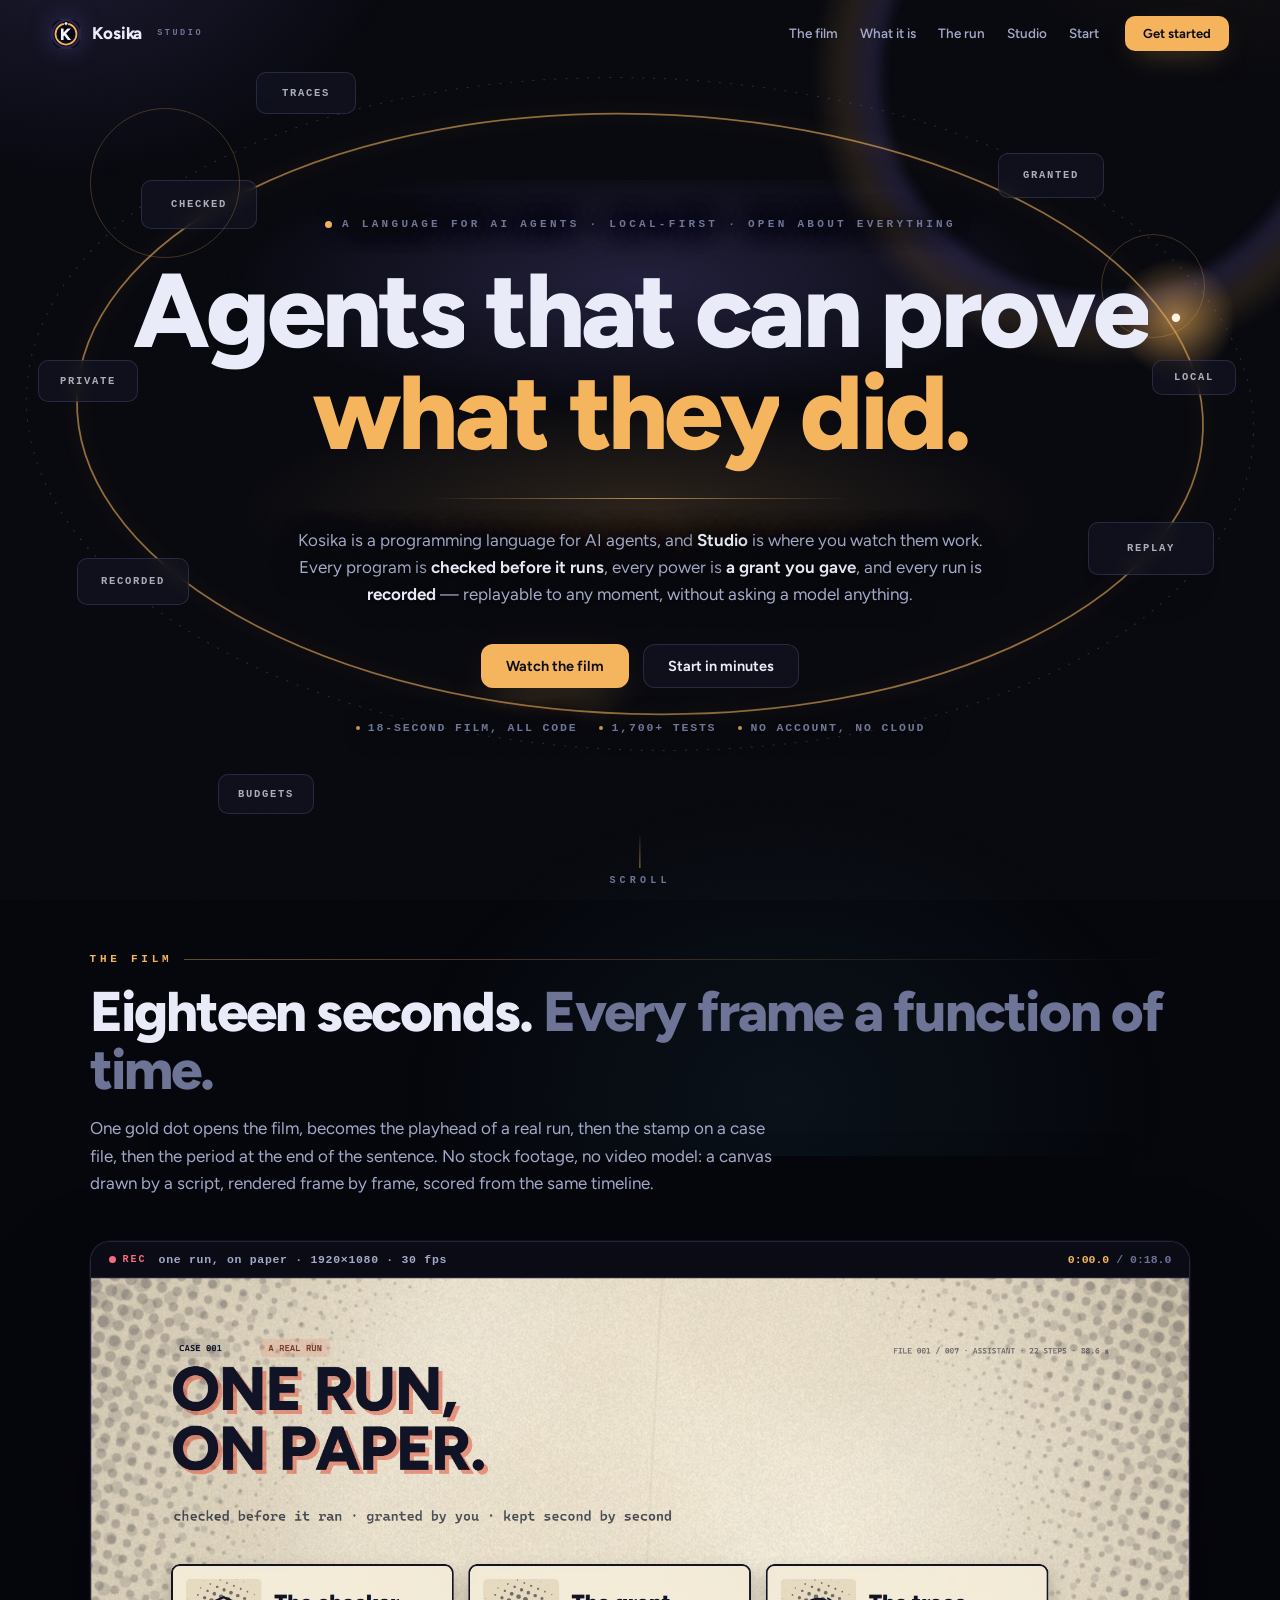
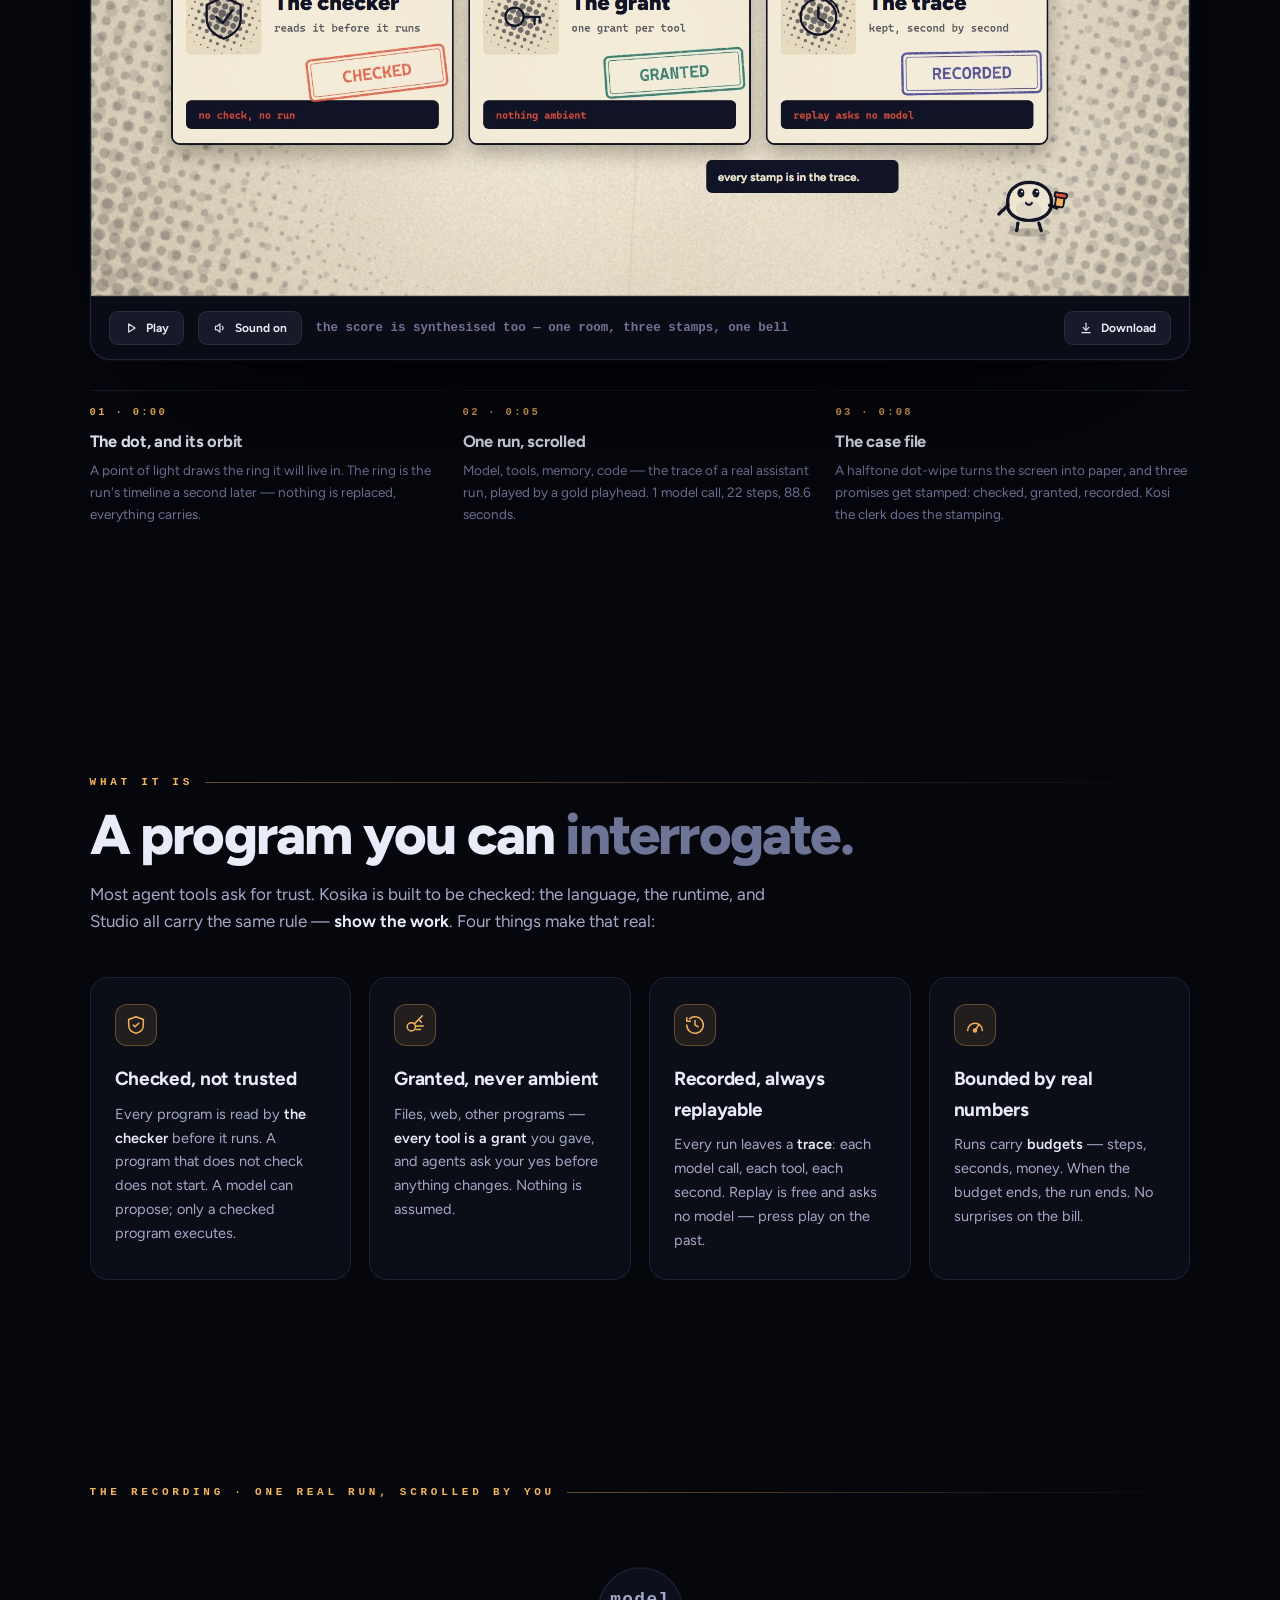
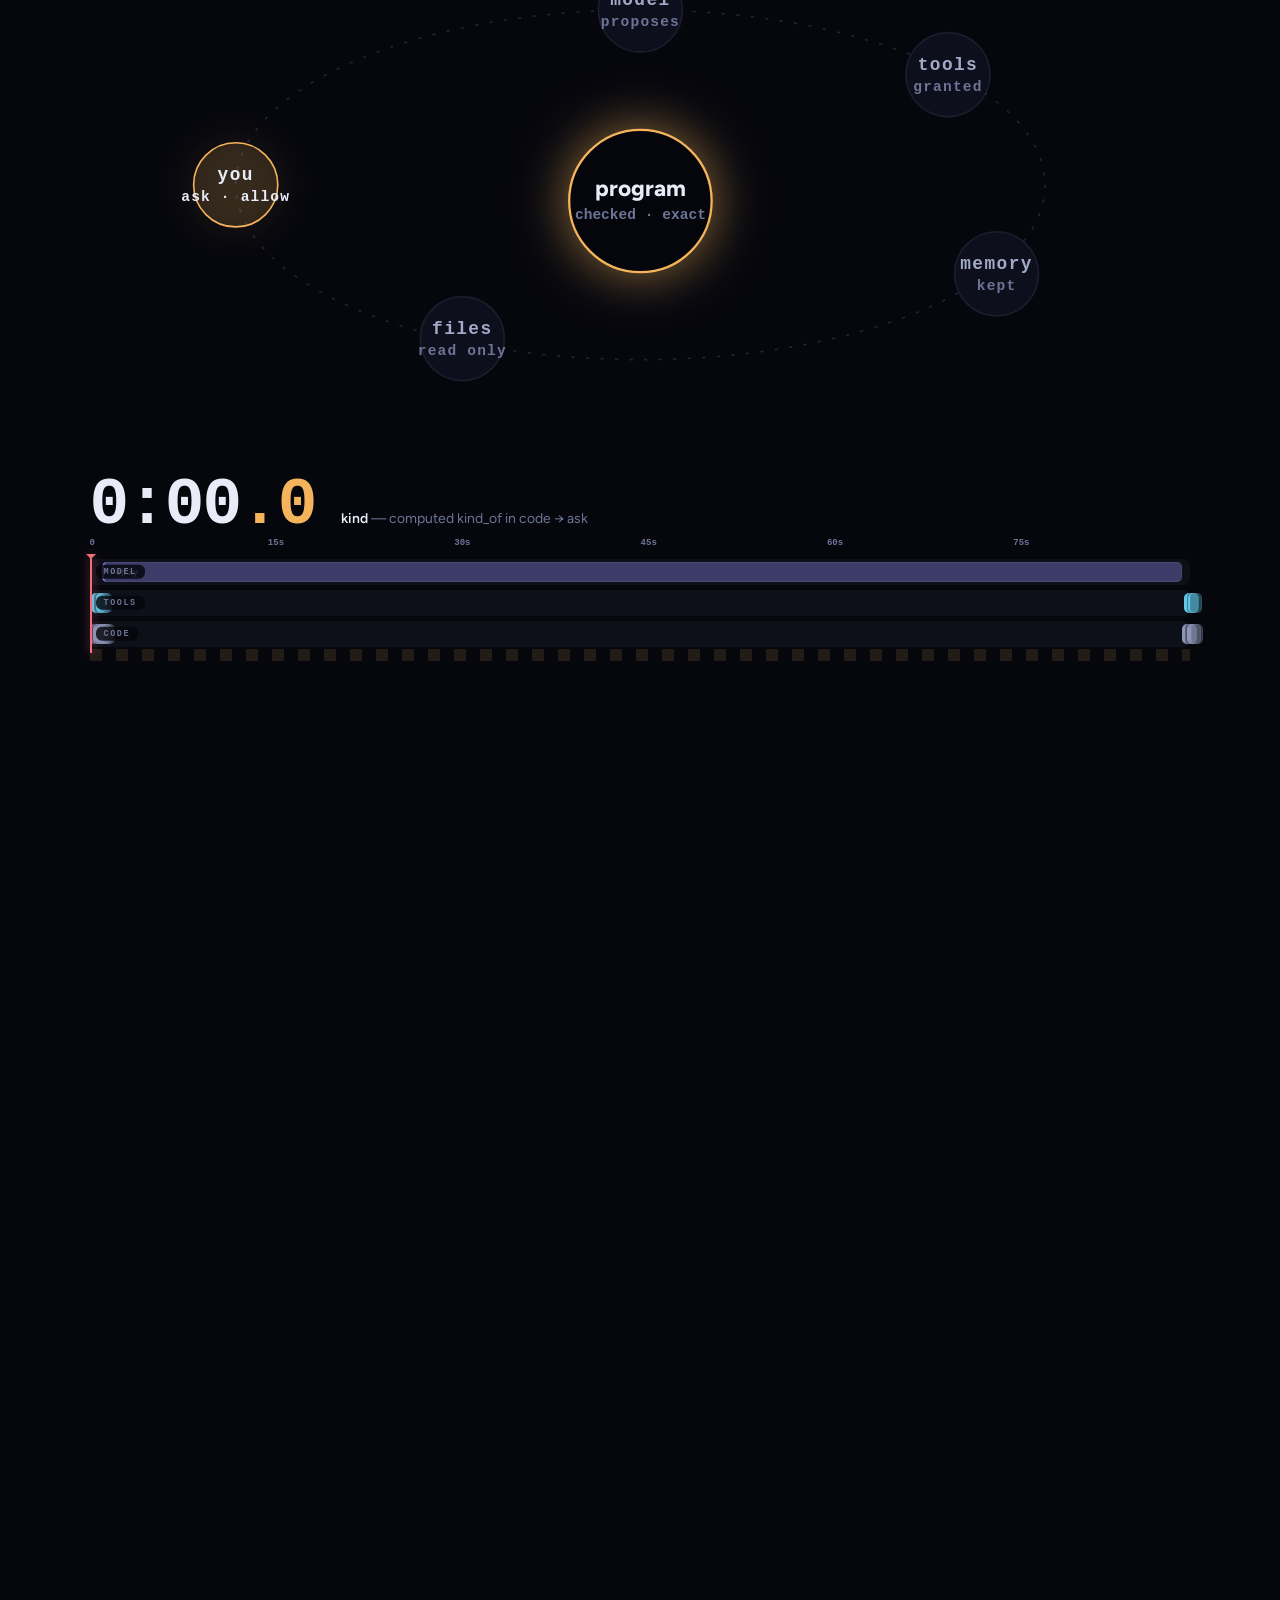
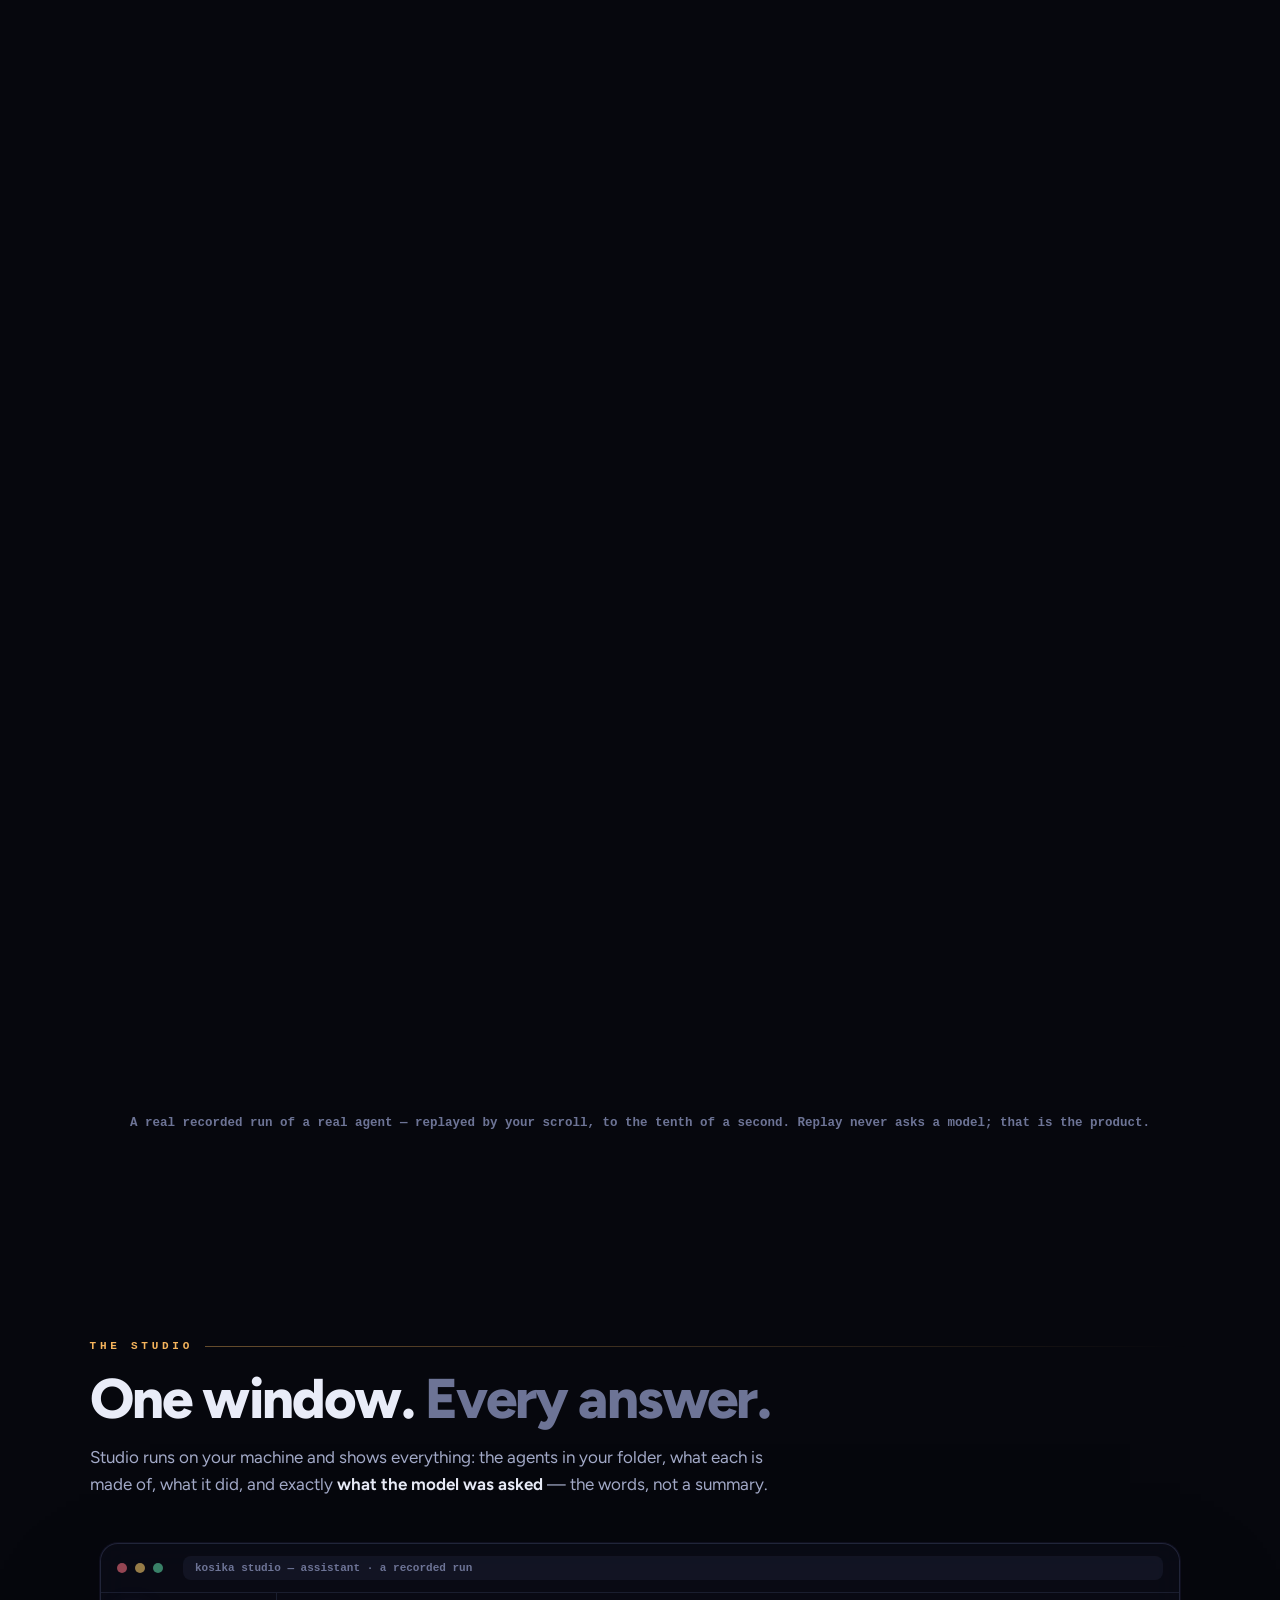
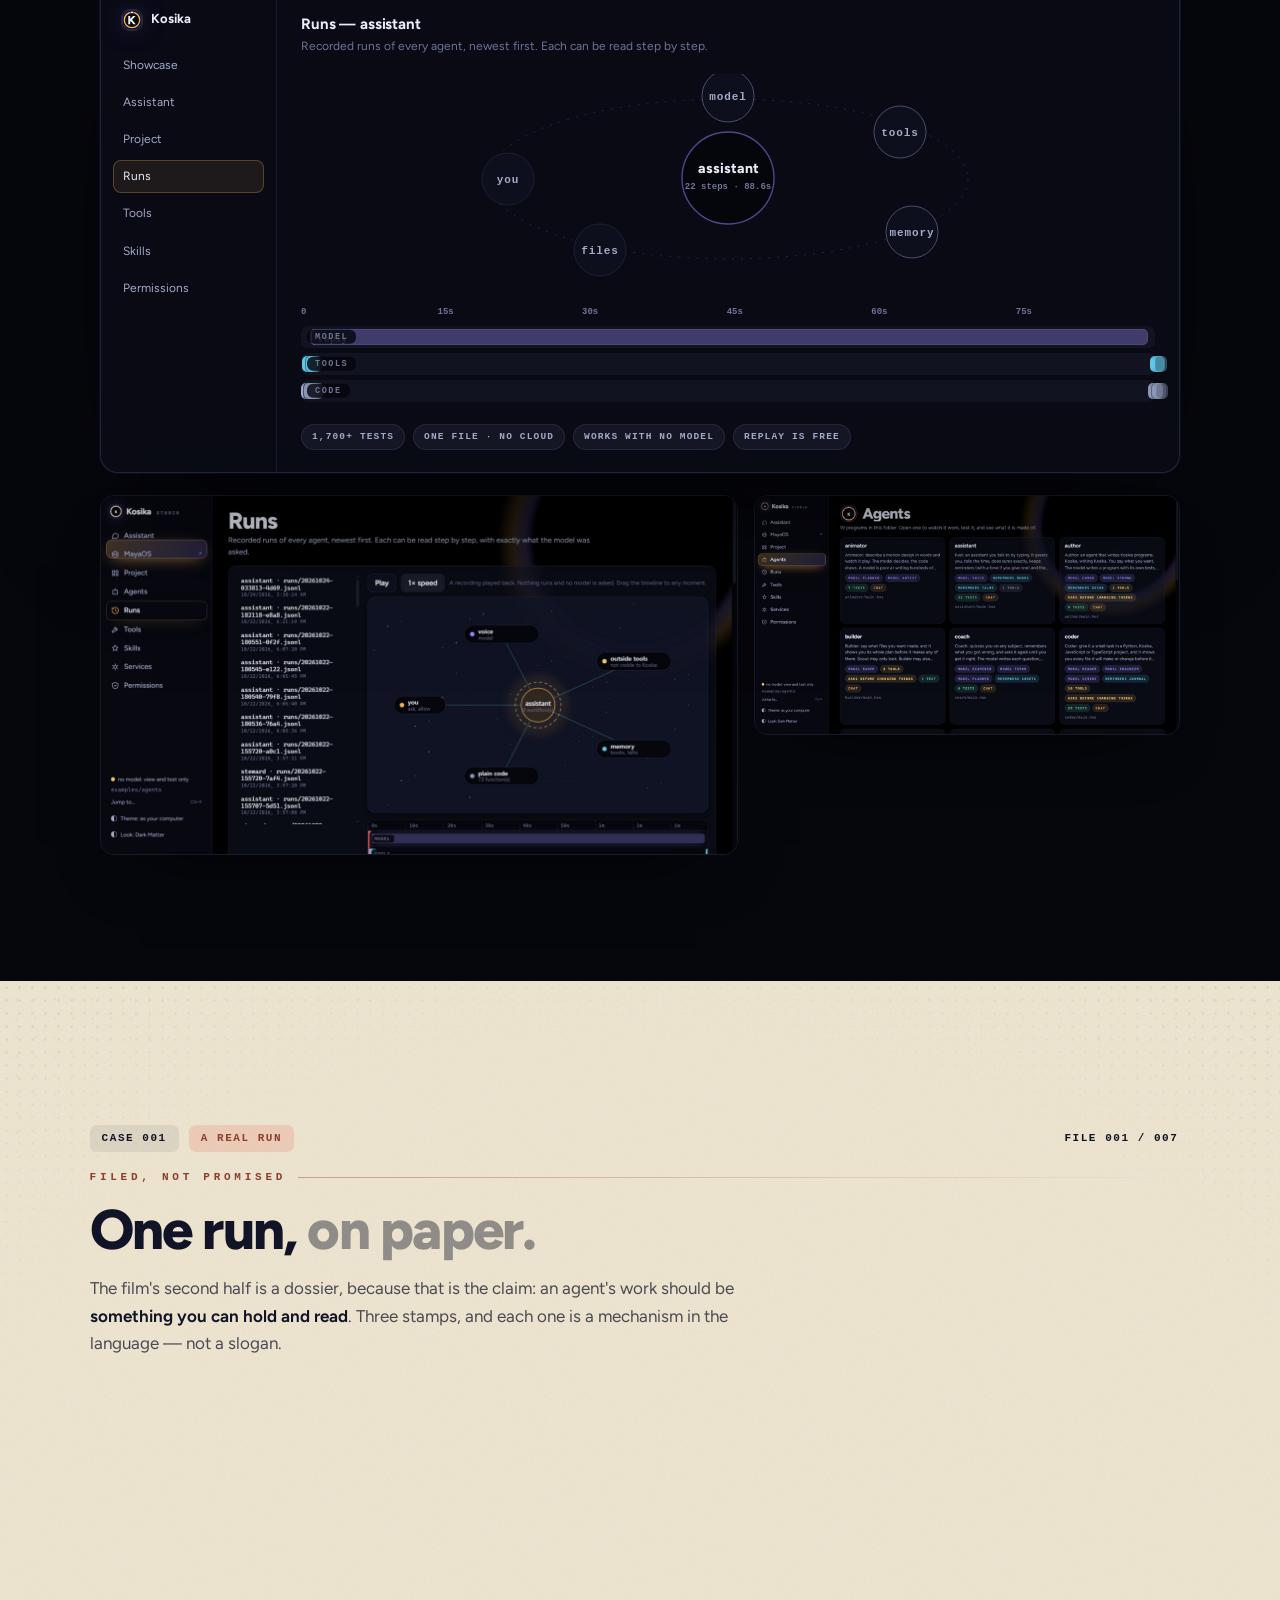
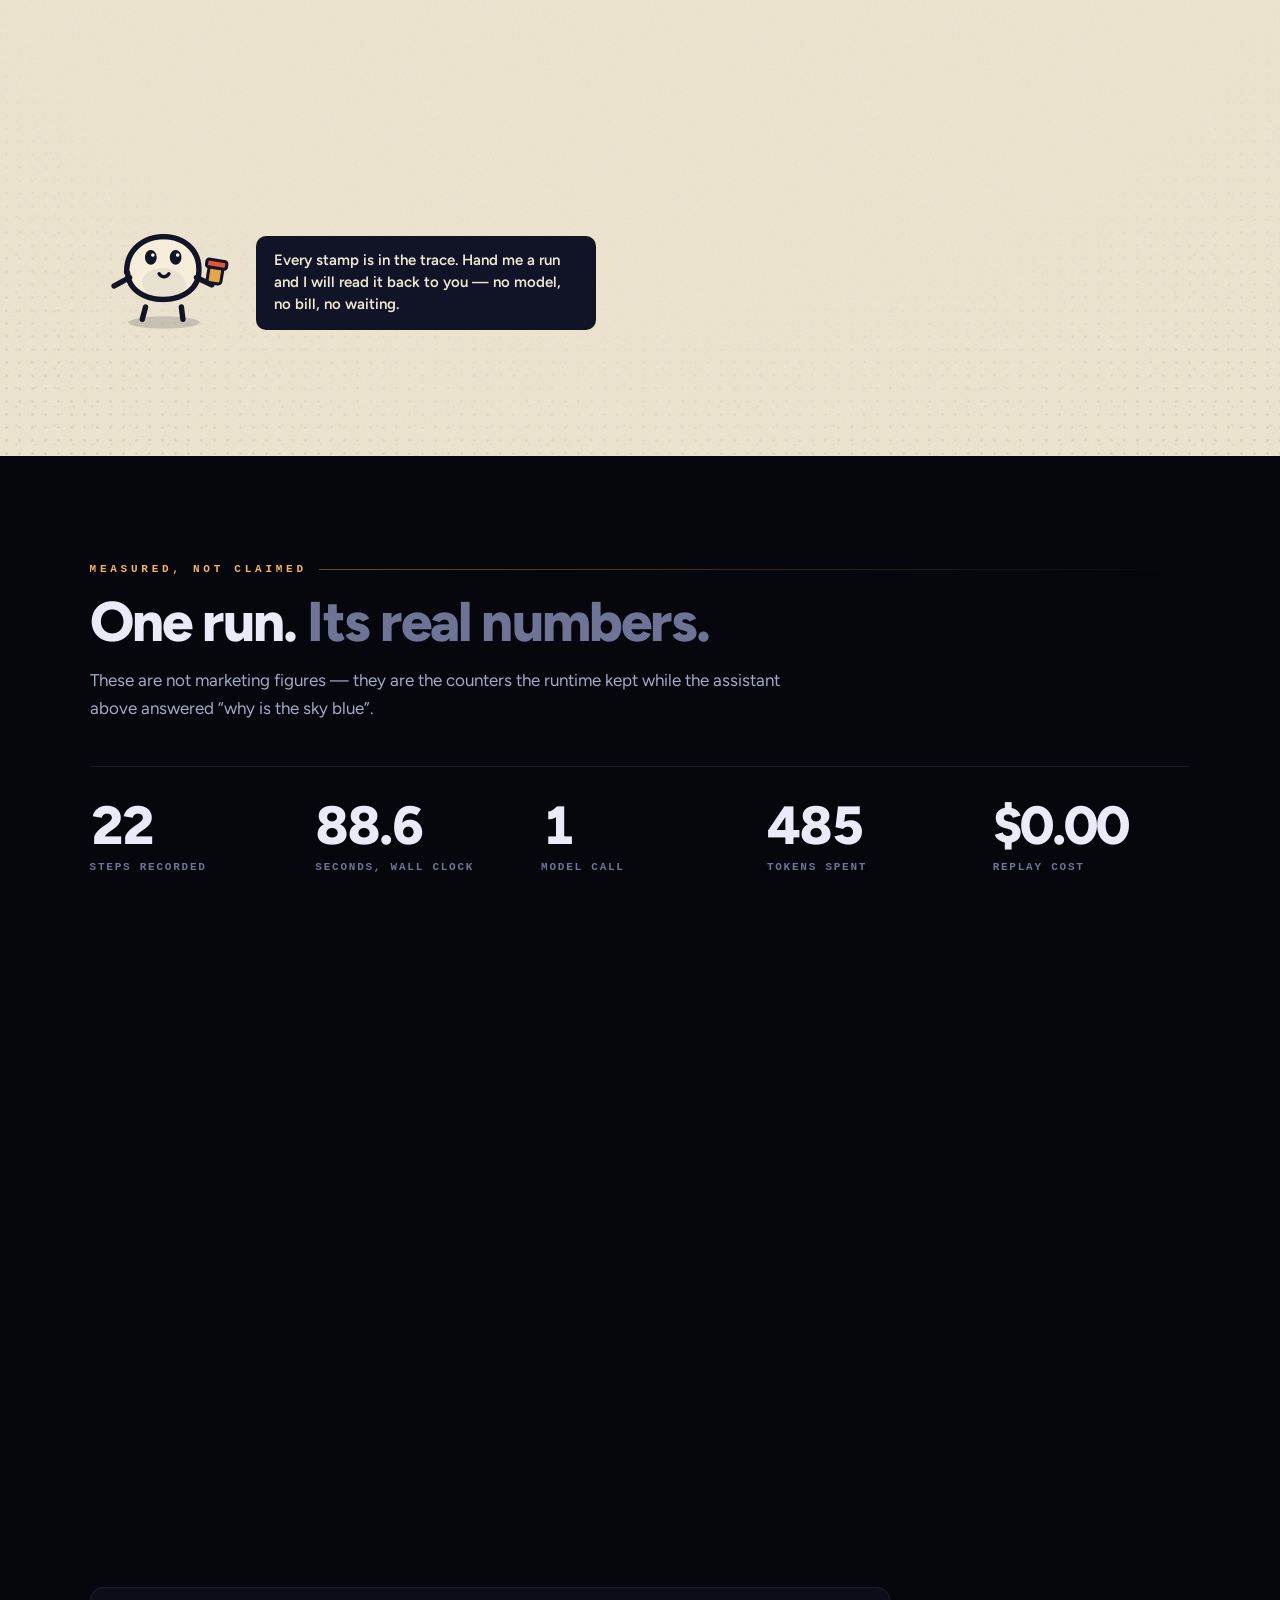
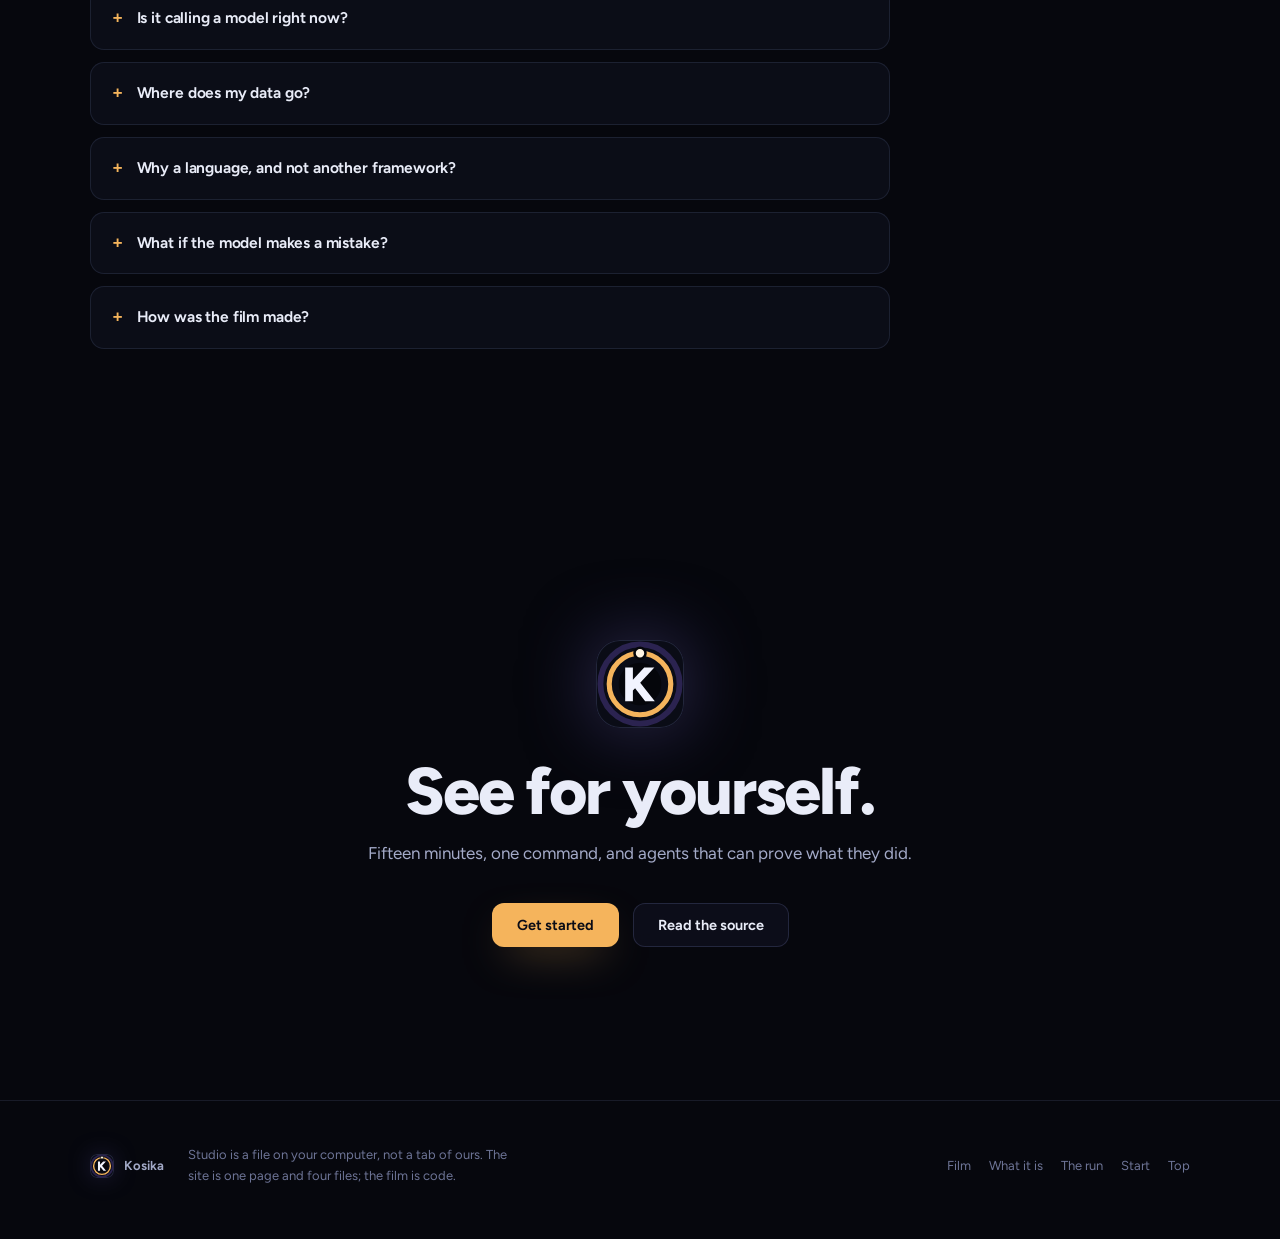
==== commit b8e78087: "The website becomes the front door: a film, a logo, and the work shown The page now leads with an ei" ====
--- a/index.html
+++ b/index.html
@@ -3,642 +3,364 @@
 <head>
 <meta charset="utf-8">
 <meta name="viewport" content="width=device-width, initial-scale=1">
-<title>Kosika — the agent language that shows its work</title>
-<meta name="description" content="Kosika is a programming language for AI agents. Every program is checked before it runs, every power is a grant, every run is recorded. Studio is where you watch it happen.">
-<link rel="icon" href="data:image/svg+xml,%3Csvg xmlns='http%3A%2F%2Fwww.w3.org%2F2000%2Fsvg' viewBox='0 0 64 64'%3E%3Crect width='64' height='64' rx='14' fill='%230a0c16'/%3E%3Ccircle cx='32' cy='32' r='18' fill='none' stroke='%23f5b45c' stroke-width='5'/%3E%3Ccircle cx='32' cy='32' r='8' fill='%2306070d'/%3E%3C/svg%3E">
-<style>
-@font-face { font-family: "Figtree"; src: url("./fonts/Figtree.ttf") format("truetype"); font-weight: 300 900; font-display: swap; }
-
-:root {
-  --bg: #06070d; --panel: rgba(15, 17, 30, .66); --ink: #e9ecf8; --soft: #a3aac8; --faint: #6d7496; --line: rgba(148, 160, 220, .13);
-  --accent: #f5b45c; --ok: #5ad1a0; --bad: #f26d7e; --think: #9a8cff; --mem: #5ec8e6; --code: #8b96b8;
-  --glass: rgba(18, 20, 36, .58); --glass-edge: rgba(160, 175, 255, .16);
-  --glow-a: #f5b45c; --glow-b: #8b7cf6; --glow-c: #5ec8e6;
-  --display: "Figtree", system-ui, sans-serif;
-  --mono: ui-monospace, "Cascadia Code", Consolas, monospace;
-  --settle: cubic-bezier(.16, 1, .3, 1);
-  color-scheme: dark;
-}
-* { box-sizing: border-box; }
-html { scroll-behavior: smooth; }
-body { margin: 0; background: var(--bg); color: var(--ink); font: 15.5px/1.6 var(--display), system-ui, sans-serif; -webkit-font-smoothing: antialiased; overflow-x: hidden; }
-::selection { background: rgba(154, 140, 255, .4); }
-::-webkit-scrollbar { width: 10px; } ::-webkit-scrollbar-thumb { background: rgba(148,160,220,.18); border-radius: 99px; border: 3px solid transparent; background-clip: content-box; }
-
-/* The horizon, arcing in from the corner, over an indigo aurora. */
-body::before { content: ""; position: fixed; inset: -20vmax; z-index: -2; pointer-events: none;
-  background:
-    radial-gradient(38vmax 30vmax at 18% 18%, rgba(139, 124, 246, .16), transparent 70%),
-    radial-gradient(34vmax 26vmax at 85% 10%, rgba(245, 180, 92, .08), transparent 70%),
-    radial-gradient(40vmax 32vmax at 60% 95%, rgba(94, 200, 230, .07), transparent 72%);
-}
-body::after { content: ""; position: fixed; z-index: -1; pointer-events: none;
-  right: -16vmax; top: -24vmax; width: 62vmax; height: 62vmax; border-radius: 50%;
-  background: radial-gradient(closest-side, transparent 52%, rgba(139, 124, 246, .22) 55.5%, rgba(245, 180, 92, .17) 63%, transparent 71%);
-  filter: blur(4px); opacity: .85;
-}
-
-a { color: var(--accent); text-decoration: none; } a:hover { text-decoration: underline; text-underline-offset: 3px; }
-.overline { font: 700 11px/1 var(--mono); letter-spacing: .34em; text-transform: uppercase; color: var(--accent); display: flex; align-items: center; gap: 12px; }
-.overline::after { content: ""; flex: 1; height: 1px; background: linear-gradient(90deg, rgba(245,180,92,.4), transparent); }
-h2 { font: 800 clamp(30px, 4.4vw, 52px)/1.05 var(--display); letter-spacing: -.03em; margin: 18px 0 14px; }
-h2 .dim { color: var(--faint); }
-.lead { color: var(--soft); max-width: 62ch; font-size: 17px; }
-.lead b { color: var(--ink); font-weight: 650; }
-section { position: relative; padding: 15vh 7vw; }
-.rise { opacity: .001; transform: translateY(42px); transition: opacity .9s var(--settle), transform .9s var(--settle); }
-.rise.in { opacity: 1; transform: none; }
-
-/* ── The bar ─────────────────────────────────────────────────────── */
-.bar { position: fixed; inset: 0 0 auto; z-index: 50; display: flex; align-items: center; gap: 26px; padding: 14px 4vw;
-  background: rgba(6, 7, 13, 0); border-bottom: 1px solid transparent; transition: background .5s, border-color .5s, padding .5s; }
-.bar.scrolled { background: rgba(6, 7, 13, .72); backdrop-filter: blur(18px); -webkit-backdrop-filter: blur(18px); border-color: var(--line); padding: 10px 4vw; }
-.bar .wordmark { display: flex; align-items: center; gap: 11px; font-weight: 750; font-size: 17px; letter-spacing: -.01em; color: var(--ink); }
-.bar .wordmark small { font: 700 8.5px/1 var(--mono); letter-spacing: .3em; text-transform: uppercase; color: var(--faint); margin-left: 4px; }
-.bar nav { display: flex; gap: 22px; margin-left: auto; font-size: 13.5px; font-weight: 550; }
-.bar nav a { color: var(--soft); } .bar nav a:hover { color: var(--ink); text-decoration: none; }
-.bar .cta { font: 650 13px var(--display); color: #0a0c16; background: var(--accent); padding: 9px 18px; border-radius: 10px; box-shadow: 0 10px 30px -12px rgba(245, 180, 92, .55); }
-.bar .cta:hover { text-decoration: none; filter: brightness(1.07); }
-.mark { width: 30px; height: 30px; border-radius: 9px; background: #0a0c16; display: grid; place-items: center; box-shadow: inset 0 0 0 1px var(--glass-edge), 0 0 26px -6px rgba(139, 124, 246, .6); }
-.mark svg { width: 100%; height: 100%; }
-@media (max-width: 860px) { .bar nav { display: none; } }
-
-/* ── The hero ────────────────────────────────────────────────────── */
-.hero { min-height: 100vh; display: grid; place-items: center; overflow: clip; padding: 16vh 7vw 12vh; }
-.hero-inner { position: relative; z-index: 1; text-align: center; max-width: 1100px; will-change: transform, opacity; }
-.kicker { display: inline-flex; align-items: center; gap: 10px; font: 650 11px/1 var(--mono); letter-spacing: .3em; text-transform: uppercase; color: var(--faint); margin-bottom: 30px; opacity: 0; transition: opacity 1s var(--settle) 1.1s; }
-.kicker::before { content: ""; width: 7px; height: 7px; border-radius: 50%; background: var(--accent); animation: pulse 2.4s ease-in-out infinite; }
-.live .kicker { opacity: 1; }
-@keyframes pulse { 0%, 100% { opacity: .5; } 50% { opacity: 1; } }
-.h1 { margin: 0; font-weight: 800; font-size: clamp(46px, 8.4vw, 118px); line-height: .97; letter-spacing: -.035em; color: var(--ink); text-shadow: 0 0 80px rgba(139, 124, 246, .3); }
-.h1 .w { display: inline-block; overflow: clip; padding-bottom: .08em; margin-bottom: -.08em; vertical-align: bottom; }
-.h1 .l { display: inline-block; transform: translateY(115%) rotate(6deg); transition: transform 1.05s var(--settle); will-change: transform; }
-.live .h1 .l { transform: none; }
-.h1 .gold { color: var(--accent); }
-.h1 .gold .l { text-shadow: 0 0 60px rgba(245, 180, 92, .45); }
-.hrule { width: min(420px, 52vw); height: 1px; margin: 36px auto 0; background: linear-gradient(90deg, transparent, rgba(245, 180, 92, .7), transparent); transform: scaleX(0); transition: transform 1.3s var(--settle) 1.3s; }
-.live .hrule { transform: scaleX(1); }
-.hero .lead { margin: 30px auto 0; opacity: 0; transform: translateY(14px); transition: opacity 1s var(--settle) 1.55s, transform 1s var(--settle) 1.55s; }
-.live .hero .lead { opacity: 1; transform: none; }
-.hero-ctas { display: flex; gap: 16px; justify-content: center; margin-top: 38px; opacity: 0; transform: translateY(12px); transition: opacity 1s var(--settle) 1.8s, transform 1s var(--settle) 1.8s; }
-.live .hero-ctas { opacity: 1; transform: none; }
-.btn { display: inline-flex; align-items: center; gap: 9px; font: 650 14.5px var(--display); padding: 13px 26px; border-radius: 12px; }
-.btn.primary { color: #0a0c16; background: var(--accent); box-shadow: 0 16px 44px -16px rgba(245, 180, 92, .6); }
-.btn.primary:hover { text-decoration: none; filter: brightness(1.07); transform: translateY(-1px); transition: transform .3s var(--settle); }
-.btn.ghost { color: var(--ink); background: var(--glass); box-shadow: inset 0 0 0 1px var(--glass-edge); backdrop-filter: blur(8px); -webkit-backdrop-filter: blur(8px); }
-.btn.ghost:hover { text-decoration: none; box-shadow: inset 0 0 0 1px rgba(245, 180, 92, .5); }
-.cue { position: absolute; left: 50%; bottom: 4.5vh; transform: translateX(-50%); display: grid; justify-items: center; gap: 10px; font: 700 10px/1 var(--mono); letter-spacing: .42em; text-transform: uppercase; color: var(--faint); }
-.cue i { width: 1px; height: 56px; background: linear-gradient(180deg, transparent, rgba(245, 180, 92, .7)); position: relative; overflow: hidden; }
-.cue i::after { content: ""; position: absolute; left: 0; top: -45%; width: 100%; height: 42%; background: var(--ink); animation: cue 2.2s cubic-bezier(.65,0,.35,1) infinite; }
-@keyframes cue { to { top: 112%; } }
-.field { position: absolute; inset: 0; z-index: 0; pointer-events: none; }
-.fx { position: absolute; will-change: transform; }
-.fx > i { display: grid; place-items: center; width: 100%; height: 100%; font: 650 10.5px/1 var(--mono); letter-spacing: .16em; text-transform: uppercase; font-style: normal; color: rgba(233, 236, 248, .74); background: var(--glass); border: 1px solid var(--glass-edge); border-radius: 10px; box-shadow: 0 22px 60px -26px rgba(0,0,0,.8); backdrop-filter: blur(7px); -webkit-backdrop-filter: blur(7px); animation: drift var(--drift, 9s) ease-in-out var(--delay, 0s) infinite alternate; }
-.fx.ring > i { border-radius: 50%; background: none; box-shadow: none; border-color: rgba(245, 180, 92, .28); }
-@keyframes drift { from { transform: translate3d(0, -9px, 0) rotate(-1.4deg); } to { transform: translate3d(0, 9px, 0) rotate(1.4deg); } }
-
-/* ── Feature cards ───────────────────────────────────────────────── */
-.cards { display: grid; grid-template-columns: repeat(auto-fit, minmax(240px, 1fr)); gap: 18px; margin-top: 44px; }
-.card { background: var(--panel); border: 1px solid var(--line); border-radius: 18px; padding: 26px 24px; backdrop-filter: blur(12px); -webkit-backdrop-filter: blur(12px); transition: transform .5s var(--settle), border-color .5s, box-shadow .5s; }
-.card:hover { transform: translateY(-4px); border-color: rgba(245, 180, 92, .4); box-shadow: 0 24px 60px -30px rgba(245, 180, 92, .35); }
-.card .glyph { width: 42px; height: 42px; border-radius: 12px; display: grid; place-items: center; background: rgba(245, 180, 92, .1); box-shadow: inset 0 0 0 1px rgba(245, 180, 92, .3); margin-bottom: 18px; }
-.card .glyph svg { width: 22px; height: 22px; fill: none; stroke: var(--accent); stroke-width: 1.6; stroke-linecap: round; stroke-linejoin: round; }
-.card h3 { margin: 0 0 8px; font-size: 19px; font-weight: 700; letter-spacing: -.015em; }
-.card p { margin: 0; color: var(--soft); font-size: 14.5px; line-height: 1.65; }
-.card p b { color: var(--ink); font-weight: 600; }
-
-/* ── The film: one run, scrolled ─────────────────────────────────── */
-.film { height: 340vh; padding: 0; }
-.film-sticky { position: sticky; top: 0; height: 100vh; display: grid; grid-template-rows: auto minmax(0, 1fr) auto; gap: 2.5vh; padding: 11vh 7vw 7vh; }
-.orbit { min-height: 0; display: grid; place-items: center; }
-.orbit svg { width: min(680px, 100%); max-height: 42vh; }
-.o-node circle { fill: #0d0f1c; stroke: var(--line); stroke-width: 1; }
-.o-node text { fill: var(--soft); font: 600 11px var(--mono); letter-spacing: .08em; }
-.o-node .sub { fill: var(--faint); font-size: 9px; }
-.o-node.seen circle { stroke: rgba(148, 160, 220, .4); }
-.o-node.now circle { fill: rgba(245, 180, 92, .14); stroke: var(--accent); filter: drop-shadow(0 0 12px rgba(245, 180, 92, .5)); }
-.o-node.now text { fill: var(--ink); }
-.o-core circle { fill: #05060b; stroke: rgba(139, 124, 246, .55); stroke-width: 1.4; }
-.o-core.now circle { stroke: var(--accent); filter: drop-shadow(0 0 16px rgba(245, 180, 92, .6)); }
-.o-core text { fill: var(--ink); font: 750 14px var(--display); text-anchor: middle; }
-.o-core .sub { fill: var(--faint); font: 600 9px var(--mono); }
-.o-orbit { fill: none; stroke: rgba(139, 124, 246, .25); stroke-dasharray: 2 7; }
-.read { display: flex; align-items: baseline; gap: 26px; flex-wrap: wrap; }
-.time { font: 700 clamp(36px, 5.6vw, 70px)/1 var(--mono); letter-spacing: -.03em; font-variant-numeric: tabular-nums; }
-.time b { color: var(--accent); }
-.step { flex: 1; min-width: 220px; color: var(--faint); font-size: 14px; line-height: 1.55; }
-.step b { color: var(--ink); font-weight: 600; }
-.strip { position: relative; padding-bottom: 10px; }
-.tl { position: relative; }
-.tl-ruler { position: relative; height: 16px; font: 600 9px/1 var(--mono); color: var(--faint); }
-.tl-ruler span { position: absolute; top: 0; transform: translateX(-50%); }
-.tl-ruler span:first-child { transform: none; }
-.tl-body { position: relative; display: grid; gap: 5px; padding: 4px 0 6px; cursor: crosshair; }
-.tl-lane { position: relative; height: 26px; border-radius: 7px; background: rgba(148, 160, 220, .06); }
-.tl-lane::before { content: attr(data-name); position: absolute; left: 6px; top: 50%; transform: translateY(-50%); font: 700 8.5px/1 var(--mono); letter-spacing: .18em; text-transform: uppercase; color: var(--faint); pointer-events: none; z-index: 3; background: rgba(6, 7, 13, .8); padding: 3px 8px; border-radius: 6px; }
-.tl-clip { position: absolute; top: 3px; bottom: 3px; border-radius: 5px; border-left: 2px solid; padding: 3px 6px; overflow: hidden; transition: filter .4s; }
-.tl-clip span { font: 600 9px/1 var(--mono); letter-spacing: .04em; color: var(--ink); white-space: nowrap; overflow: hidden; text-overflow: ellipsis; opacity: .75; display: block; margin-top: 4px; }
-.tl-clip.k0 { background: rgba(154, 140, 255, .22); border-left-color: var(--think); }
-.tl-clip.k1 { background: rgba(94, 200, 230, .2); border-left-color: var(--mem); }
-.tl-clip.k2 { background: rgba(245, 180, 92, .16); border-left-color: var(--accent); }
-.tl-clip.k3 { background: rgba(139, 150, 184, .2); border-left-color: var(--code); }
-.tl-clip.seen { filter: saturate(1.2) brightness(1.1); } .tl-clip.seen span { opacity: 1; }
-.tl-playhead { position: absolute; top: 0; bottom: 0; width: 2px; background: var(--bad); box-shadow: 0 0 10px rgba(242, 109, 126, .7); z-index: 2; }
-.tl-playhead::before { content: ""; position: absolute; top: -1px; left: -4px; border: 5px solid transparent; border-top-color: var(--bad); }
-.perf { position: absolute; left: 0; right: 0; bottom: 0; height: 12px; background: repeating-linear-gradient(90deg, rgba(245, 180, 92, .24) 0 12px, transparent 12px 26px); opacity: .5; }
-.progress { position: absolute; left: 0; bottom: 0; height: 3px; width: 100%; transform-origin: left; background: var(--accent); transform: scaleX(0); }
-.film-note { text-align: center; color: var(--faint); font: 550 12.5px var(--mono); padding: 0 7vw 9vh; }
-
-/* ── The window ──────────────────────────────────────────────────── */
-.window { max-width: 1080px; margin: 48px auto 0; border-radius: 18px; border: 1px solid var(--glass-edge); background: rgba(10, 12, 22, .8); box-shadow: 0 60px 140px -50px rgba(0, 0, 0, .9), 0 0 0 1px rgba(139, 124, 246, .08); overflow: hidden; backdrop-filter: blur(16px); -webkit-backdrop-filter: blur(16px); }
-.window-bar { display: flex; align-items: center; gap: 8px; padding: 12px 16px; border-bottom: 1px solid var(--line); }
-.window-bar i { width: 10px; height: 10px; border-radius: 50%; background: rgba(148, 160, 220, .25); }
-.window-bar i:first-child { background: rgba(242, 109, 126, .6); } .window-bar i:nth-child(2) { background: rgba(245, 201, 107, .6); } .window-bar i:nth-child(3) { background: rgba(90, 209, 160, .6); }
-.window-bar .addr { margin-left: 12px; flex: 1; font: 550 11px var(--mono); color: var(--faint); background: rgba(148, 160, 220, .07); border-radius: 8px; padding: 6px 12px; }
-.window-body { display: grid; grid-template-columns: 170px 1fr; min-height: 380px; }
-.window-rail { border-right: 1px solid var(--line); padding: 16px 12px; display: flex; flex-direction: column; gap: 4px; }
-.window-rail .wbrand { display: flex; align-items: center; gap: 8px; font-weight: 700; font-size: 13px; padding: 0 8px 14px; }
-.window-rail .wbrand .mark { width: 22px; height: 22px; border-radius: 7px; }
-.window-rail .wnav { font-size: 12px; color: var(--soft); padding: 7px 10px; border-radius: 8px; }
-.window-rail .wnav.on { color: var(--ink); background: rgba(245, 180, 92, .09); box-shadow: inset 0 0 0 1px rgba(245, 180, 92, .28); }
-.window-main { padding: 22px 24px; }
-.window-main .wtitle { font: 700 15px var(--display); letter-spacing: -.01em; margin: 0 0 4px; }
-.window-main .wsub { color: var(--faint); font-size: 12px; margin: 0 0 18px; }
-.window-main .tl-body .tl-lane { height: 22px; }
-.window-main .tl-ruler { height: 14px; }
-.mock-orbit { margin: 4px 0 16px; }
-.mock-orbit svg { width: 100%; max-height: 190px; }
-.wchips { display: flex; flex-wrap: wrap; gap: 8px; margin-top: 16px; }
-.wchip { font: 650 9.5px/1.9 var(--mono); letter-spacing: .12em; text-transform: uppercase; color: var(--soft); background: rgba(148, 160, 220, .08); border: 1px solid var(--line); padding: 3px 10px; border-radius: 99px; }
-
-/* ── Steps ───────────────────────────────────────────────────────── */
-.steps { display: grid; grid-template-columns: repeat(auto-fit, minmax(250px, 1fr)); gap: 26px; margin-top: 46px; counter-reset: step; }
-.stepcard { position: relative; padding-top: 30px; }
-.stepcard::before { counter-increment: step; content: "0" counter(step); font: 800 56px/1 var(--display); letter-spacing: -.04em; color: transparent; -webkit-text-stroke: 1.3px rgba(154, 140, 255, .5); }
-.stepcard h3 { font-size: 19px; margin: 14px 0 8px; letter-spacing: -.015em; }
-.stepcard p { color: var(--soft); font-size: 14.5px; margin: 0; line-height: 1.65; }
-.stepcard p b { color: var(--ink); font-weight: 600; }
-.stepcard code { font: 600 12px var(--mono); color: var(--mem); background: rgba(94, 200, 230, .1); padding: 2px 7px; border-radius: 6px; }
-
-/* ── The language ────────────────────────────────────────────────── */
-.whycode { height: 200vh; padding: 0; }
-.whycode .film-sticky { grid-template-rows: auto minmax(0, 1fr); }
-.codebox { position: relative; align-self: center; width: min(860px, 100%); margin: 0 auto; }
-.codebox pre { margin: 0; padding: 28px 32px; font: 500 13.5px/1.9 var(--mono); color: rgba(233, 236, 248, .82); background: rgba(15, 17, 30, .85); border: 1px solid var(--line); border-radius: 16px; overflow: hidden; backdrop-filter: blur(10px); -webkit-backdrop-filter: blur(10px); box-shadow: 0 46px 110px -50px rgba(0, 0, 0, .8); }
-.cl { display: block; opacity: .07; transform: translateX(-16px); transition: opacity .45s var(--settle), transform .45s var(--settle); border-left: 2px solid transparent; padding-left: 12px; margin-left: -13px; white-space: pre-wrap; }
-.cl.on { opacity: 1; transform: none; }
-.cl.hot { border-left-color: var(--accent); color: var(--ink); }
-
-/* ── Start ───────────────────────────────────────────────────────── */
-.startgrid { display: grid; grid-template-columns: minmax(0, 1fr) minmax(0, 1fr); gap: 5vw; align-items: start; margin-top: 40px; }
-@media (max-width: 900px) { .startgrid { grid-template-columns: 1fr; } }
-.cmd { display: flex; align-items: center; gap: 14px; background: rgba(10, 12, 22, .7); border: 1px solid var(--line); border-radius: 12px; padding: 14px 18px; margin: 12px 0; cursor: pointer; transition: border-color .3s; }
-.cmd:hover { border-color: rgba(245, 180, 92, .45); }
-.cmd code { font: 650 13px var(--mono); color: var(--ink); flex: 1; }
-.cmd .tip { font: 650 10px/1 var(--mono); letter-spacing: .14em; text-transform: uppercase; color: var(--faint); }
-.cmd.copied .tip { color: var(--ok); }
-.startnotes { color: var(--soft); font-size: 14.5px; line-height: 1.75; }
-.startnotes b { color: var(--ink); font-weight: 600; }
-.startnotes .quiet { margin-top: 22px; padding: 16px 18px; border: 1px solid var(--line); border-radius: 12px; color: var(--faint); font-size: 13.5px; }
-.startnotes .quiet b { color: var(--mem); }
-
-/* ── FAQ ─────────────────────────────────────────────────────────── */
-.faq { max-width: 780px; }
-.faq details { border: 1px solid var(--line); border-radius: 14px; background: var(--panel); margin-bottom: 12px; overflow: hidden; }
-.faq summary { cursor: pointer; list-style: none; padding: 18px 22px; font-weight: 650; font-size: 15.5px; letter-spacing: -.01em; display: flex; align-items: center; gap: 14px; }
-.faq summary::-webkit-details-marker { display: none; }
-.faq summary::before { content: "+"; font: 700 17px var(--mono); color: var(--accent); transition: transform .35s var(--settle); }
-.faq details[open] summary::before { transform: rotate(45deg); }
-.faq details p { margin: 0; padding: 0 22px 20px; color: var(--soft); font-size: 14.5px; line-height: 1.7; }
-.faq details p b { color: var(--ink); font-weight: 600; }
-
-/* ── CTA + footer ────────────────────────────────────────────────── */
-.ctaband { text-align: center; padding: 18vh 7vw; }
-.ctaband .bigmark { width: 88px; height: 88px; border-radius: 24px; margin: 0 auto 30px; box-shadow: inset 0 0 0 1px var(--glass-edge), 0 0 80px -10px rgba(139, 124, 246, .5); }
-.ctaband h2 { font-size: clamp(34px, 5.4vw, 64px); }
-footer { border-top: 1px solid var(--line); padding: 40px 7vw 46px; display: flex; flex-wrap: wrap; gap: 26px; align-items: center; color: var(--faint); font-size: 13px; }
-footer .fbrand { display: flex; align-items: center; gap: 10px; color: var(--soft); font-weight: 650; }
-footer nav { display: flex; gap: 18px; margin-left: auto; }
-footer nav a { color: var(--faint); } footer nav a:hover { color: var(--ink); }
-
-@media (max-width: 760px) {
-  .window-body { grid-template-columns: 1fr; } .window-rail { display: none; }
-  .film { height: 300vh; } .whycode { height: 160vh; }
-  .read { gap: 14px; }
-}
-@media (prefers-reduced-motion: reduce) {
-  html { scroll-behavior: auto; }
-  .fx > i, .cue i::after, .kicker::before { animation: none !important; }
-  .h1 .l { transform: none !important; transition: none !important; }
-  .rise { opacity: 1 !important; transform: none !important; }
-  .film, .whycode { height: auto !important; } .film-sticky { position: static !important; height: auto !important; }
-  .cl { opacity: 1 !important; transform: none !important; }
-  body::after { display: none; }
-}
-</style>
+<title>Kosika Studio — agents that can prove what they did</title>
+<meta name="description" content="Kosika is a programming language for AI agents, and Studio is where you watch them work. Checked before it runs, granted tool by tool, recorded second by second — and replayed without asking a model anything.">
+<meta name="theme-color" content="#06070d">
+<meta property="og:title" content="Kosika Studio — agents that can prove what they did">
+<meta property="og:description" content="A language for AI agents that shows its work. An 18-second film, a real recorded run, and the Studio that replays it.">
+<meta property="og:type" content="website">
+<meta property="og:url" content="https://blackhole8080-darkmatter.github.io/kosika/">
+<meta property="og:image" content="https://blackhole8080-darkmatter.github.io/kosika/media/kosika-film-poster.jpg">
+<meta property="og:image:width" content="1920">
+<meta property="og:image:height" content="1080">
+<meta name="twitter:card" content="summary_large_image">
+<link rel="canonical" href="https://blackhole8080-darkmatter.github.io/kosika/">
+<link rel="icon" href="assets/mark.svg" type="image/svg+xml">
+<link rel="apple-touch-icon" href="media/kosika-mark.png">
+<link rel="preload" href="fonts/Figtree.ttf" as="font" type="font/ttf" crossorigin>
+<link rel="stylesheet" href="assets/site.css">
+<noscript><style>
+  .rise, .exhibit { opacity: 1 !important; transform: none !important; }
+  .h1 .l { transform: none !important; }
+  .hero .lead, .hero-ctas, .hero-meta, .hero-meta span { opacity: 1 !important; transform: none !important; }
+  .exhibit .stamp { transform: rotate(-7deg) scale(1) !important; opacity: .95 !important; }
+  .cue, .progressbar { display: none; }
+</style></noscript>
 </head>
 <body>
+<a class="skip" href="#what">Skip to content</a>
+<div class="grain" aria-hidden="true"></div>
+
+<!-- shared print textures and icons -->
+<svg width="0" height="0" aria-hidden="true" style="position:absolute">
+  <defs>
+    <pattern id="ht" width="9" height="9" patternUnits="userSpaceOnUse" patternTransform="rotate(22)">
+      <circle cx="4.5" cy="4.5" r="2.05" fill="#101426" opacity=".55"/>
+    </pattern>
+    <pattern id="ht-coarse" width="15" height="15" patternUnits="userSpaceOnUse" patternTransform="rotate(-16)">
+      <circle cx="7.5" cy="7.5" r="2.6" fill="#101426" opacity=".3"/>
+    </pattern>
+    <symbol id="i-shield" viewBox="0 0 24 24"><path d="M12 3l8 3v6c0 4.5-3.2 8-8 9-4.8-1-8-4.5-8-9V6l8-3z"/><path d="M9 12l2 2 4-4"/></symbol>
+    <symbol id="i-key" viewBox="0 0 24 24"><circle cx="8" cy="14" r="4.5"/><path d="M11.5 10.5L20 2"/><path d="M16 6l3 3"/><path d="M13 13h8"/><path d="M13 17h5"/></symbol>
+    <symbol id="i-clock" viewBox="0 0 24 24"><path d="M3 12a9 9 0 1 0 3-6.7"/><path d="M3 4v4h4"/><path d="M12 7v5l3.5 2"/></symbol>
+    <symbol id="i-gauge" viewBox="0 0 24 24"><path d="M4 18a8 8 0 0 1 16 0"/><path d="M12 18l4-6"/><circle cx="12" cy="18" r="1.6"/></symbol>
+  </defs>
+</svg>
 
 <header class="bar" id="bar">
   <a class="wordmark" href="#top" aria-label="Kosika home">
-    <span class="mark"><svg viewBox="0 0 120 120" aria-hidden="true"><circle cx="60" cy="60" r="54" fill="none" stroke="#241d45" stroke-width="9"/><circle cx="60" cy="60" r="42" fill="none" stroke="#f5b45c" stroke-width="7"/><circle cx="60" cy="60" r="29" fill="#05060b"/><text x="60" y="62" font-family="system-ui, sans-serif" font-weight="700" font-size="30" text-anchor="middle" dominant-baseline="central" fill="#f2f4ff">K</text></svg></span>
+    <img class="mark" src="assets/mark.svg" alt="" width="30" height="30">
     Kosika <small>Studio</small>
   </a>
   <nav>
+    <a href="#film">The film</a>
     <a href="#what">What it is</a>
-    <a href="#film">The film</a>
-    <a href="#how">How it works</a>
+    <a href="#run">The run</a>
+    <a href="#studio">Studio</a>
     <a href="#start">Start</a>
-    <a href="#faq">FAQ</a>
   </nav>
   <a class="cta" href="#start">Get started</a>
 </header>
-
-<!-- ── the hero ── -->
-<section class="hero" id="top">
-  <div class="field" id="field"></div>
-  <div class="hero-inner" id="heroInner">
-    <div class="kicker">A language for AI agents · local-first · open about everything</div>
-    <h1 class="h1" id="headline">Agents that can prove</h1>
-    <h1 class="h1" id="headline2"><span class="gold">what they did.</span></h1>
-    <div class="hrule"></div>
-    <p class="lead">Kosika is a programming language for AI agents, and <b>Studio</b> is where you watch them work. Every program is <b>checked before it runs</b>, every power is <b>a grant you gave</b>, and every run is <b>recorded</b> — replayable to any moment, without asking a model anything.</p>
-    <div class="hero-ctas">
-      <a class="btn primary" href="#film">Watch a real run</a>
-      <a class="btn ghost" href="#start">Start in minutes</a>
-    </div>
-  </div>
-  <div class="cue" id="cue"><i></i>scroll</div>
-</section>
-
-<!-- ── what it is ── -->
-<section id="what">
-  <div class="overline rise">What it is</div>
-  <h2 class="rise">A program you can <span class="dim">interrogate.</span></h2>
-  <p class="lead rise">Most agent tools ask for trust. Kosika is built to be checked: the language, the runtime, and Studio all carry the same rule — <b>show the work</b>. Four things make that real:</p>
-  <div class="cards">
-    <div class="card rise">
-      <div class="glyph"><svg viewBox="0 0 24 24"><path d="M12 3l8 3v6c0 4.5-3.2 8-8 9-4.8-1-8-4.5-8-9V6l8-3z"/><path d="M9 12l2 2 4-4"/></svg></div>
-      <h3>Checked, not trusted</h3>
-      <p>Every program is read by <b>the checker</b> before it runs. A program that does not check does not start. A model can propose; only a checked program executes.</p>
-    </div>
-    <div class="card rise">
-      <div class="glyph"><svg viewBox="0 0 24 24"><circle cx="8" cy="14" r="4.5"/><path d="M11.5 10.5L20 2"/><path d="M16 6l3 3"/><path d="M13 13h8"/><path d="M13 17h5"/></svg></div>
-      <h3>Granted, never ambient</h3>
-      <p>Files, web, other programs — <b>every tool is a grant</b> you gave, and agents ask your yes before anything changes. Nothing is assumed.</p>
-    </div>
-    <div class="card rise">
-      <div class="glyph"><svg viewBox="0 0 24 24"><path d="M3 12a9 9 0 1 0 3-6.7"/><path d="M3 4v4h4"/><path d="M12 7v5l3.5 2"/></svg></div>
-      <h3>Recorded, always replayable</h3>
-      <p>Every run leaves a <b>trace</b>: each model call, each tool, each second. Replay is free and asks no model — press play on the past.</p>
-    </div>
-    <div class="card rise">
-      <div class="glyph"><svg viewBox="0 0 24 24"><path d="M4 18a8 8 0 0 1 16 0"/><path d="M12 18l4-6"/><circle cx="12" cy="18" r="1.6"/></svg></div>
-      <h3>Bounded by real numbers</h3>
-      <p>Runs carry <b>budgets</b> — steps, seconds, money. When the budget ends, the run ends. No surprises on the bill.</p>
-    </div>
-  </div>
-</section>
-
-<!-- ── the film ── -->
-<section class="film" id="film">
-  <div class="film-sticky">
-    <div class="overline">The film · one real run, scrolled</div>
-    <div class="orbit">
-      <svg viewBox="0 0 680 300" role="img" aria-label="An agent on its orbit: you, the model, memory, tools and files around a program">
-        <ellipse class="o-orbit" cx="340" cy="150" rx="250" ry="108"/>
-        <g class="o-node" id="n-you"><circle cx="90" cy="150" r="26"/><text x="90" y="147" text-anchor="middle">you</text><text class="sub" x="90" y="160" text-anchor="middle">ask · allow</text></g>
-        <g class="o-node" id="n-model"><circle cx="340" cy="42" r="26"/><text x="340" y="39" text-anchor="middle">model</text><text class="sub" x="340" y="52" text-anchor="middle">proposes</text></g>
-        <g class="o-node" id="n-tools"><circle cx="530" cy="82" r="26"/><text x="530" y="79" text-anchor="middle">tools</text><text class="sub" x="530" y="92" text-anchor="middle">granted</text></g>
-        <g class="o-node" id="n-memory"><circle cx="560" cy="205" r="26"/><text x="560" y="202" text-anchor="middle">memory</text><text class="sub" x="560" y="215" text-anchor="middle">kept</text></g>
-        <g class="o-node" id="n-files"><circle cx="230" cy="245" r="26"/><text x="230" y="242" text-anchor="middle">files</text><text class="sub" x="230" y="255" text-anchor="middle">read only</text></g>
-        <g class="o-core" id="n-core"><circle cx="340" cy="160" r="44"/><text x="340" y="157">program</text><text class="sub" x="340" y="171" text-anchor="middle">checked · exact</text></g>
-      </svg>
-    </div>
-    <div>
-      <div class="read">
-        <div class="time" id="time">00:00<b>.0</b></div>
-        <div class="step" id="step">Scroll to move through the run. Nothing runs; this is the recording.</div>
-      </div>
-      <div class="strip">
-        <div class="tl"><div class="tl-ruler" id="ruler"></div><div class="tl-body" id="lanes"></div></div>
-        <div class="perf"></div><div class="progress" id="progress"></div>
-      </div>
-    </div>
-  </div>
-</section>
-<p class="film-note">A real recorded run of a real agent — replayed by your scroll, to the tenth of a second. Replay never asks a model; that is the product.</p>
-
-<!-- ── the window ── -->
-<section id="window">
-  <div class="overline rise">The studio</div>
-  <h2 class="rise">One window. <span class="dim">Every answer.</span></h2>
-  <p class="lead rise">Studio runs on your machine and shows everything: the agents in your folder, what each is made of, what it did, and exactly <b>what the model was asked</b> — the words, not a summary.</p>
-  <div class="window rise">
-    <div class="window-bar"><i></i><i></i><i></i><div class="addr">kosika studio — assistant · a recorded run</div></div>
-    <div class="window-body">
-      <div class="window-rail">
-        <div class="wbrand"><span class="mark"><svg viewBox="0 0 120 120" aria-hidden="true"><circle cx="60" cy="60" r="54" fill="none" stroke="#241d45" stroke-width="9"/><circle cx="60" cy="60" r="42" fill="none" stroke="#f5b45c" stroke-width="7"/><circle cx="60" cy="60" r="29" fill="#05060b"/></svg></span>Kosika</div>
-        <div class="wnav">Showcase</div>
-        <div class="wnav">Assistant</div>
-        <div class="wnav">Project</div>
-        <div class="wnav on">Runs</div>
-        <div class="wnav">Tools</div>
-        <div class="wnav">Skills</div>
-        <div class="wnav">Permissions</div>
-      </div>
-      <div class="window-main">
-        <p class="wtitle">Runs — assistant</p>
-        <p class="wsub">Recorded runs of every agent, newest first. Each can be read step by step.</p>
-        <div class="mock-orbit">
-          <svg viewBox="0 0 680 210" role="img" aria-label="A run drawn as a diagram: the agent core with tools and memory in orbit">
-            <ellipse class="o-orbit" cx="340" cy="105" rx="240" ry="80"/>
-            <g class="o-node"><circle cx="120" cy="105" r="20"/><text x="120" y="109" text-anchor="middle">you</text></g>
-            <g class="o-node seen"><circle cx="340" cy="25" r="20"/><text x="340" y="29" text-anchor="middle">model</text></g>
-            <g class="o-node seen"><circle cx="500" cy="60" r="20"/><text x="500" y="64" text-anchor="middle">tools</text></g>
-            <g class="o-node seen"><circle cx="520" cy="160" r="20"/><text x="520" y="164" text-anchor="middle">memory</text></g>
-            <g class="o-node"><circle cx="220" cy="180" r="20"/><text x="220" y="184" text-anchor="middle">files</text></g>
-            <g class="o-core"><circle cx="340" cy="112" r="36"/><text x="340" y="109">assistant</text><text class="sub" x="340" y="123" text-anchor="middle">8 steps · 88.6 s</text></g>
-          </svg>
-        </div>
-        <div class="tl"><div class="tl-ruler" id="mruler"></div><div class="tl-body" id="mlanes" style="cursor:default"></div></div>
-        <div class="wchips"><span class="wchip">1,700+ tests</span><span class="wchip">one file · no cloud</span><span class="wchip">works with no model</span><span class="wchip">replay is free</span></div>
-      </div>
-    </div>
-  </div>
-</section>
-
-<!-- ── how it works ── -->
-<section id="how">
-  <div class="overline rise">How it works</div>
-  <h2 class="rise">Fifteen minutes, <span class="dim">no programming required.</span></h2>
-  <p class="lead rise">You do not need to know how to program to use Kosika, and you do not need the internet once it is installed.</p>
-  <div class="steps">
-    <div class="stepcard rise"><h3>Write it — or take one</h3><p>Agents are short programs in the Kosika language, and three starter agents come with the install. In Studio, every part of a program is a card you can open and read.</p></div>
-    <div class="stepcard rise"><h3>The checker reads it first</h3><p>Before anything runs, the <b>checker</b> reads the whole program: names, types, grants. If something is wrong it says so in words — <code>it cannot run, and here is why</code>.</p></div>
-    <div class="stepcard rise"><h3>Run it, and watch</h3><p>Run with the model you already have — or with none at all. Every step lands in the trace: what was asked, what was used, what it cost, <b>what it changed</b>.</p></div>
-  </div>
-</section>
-
-<!-- ── the language ── -->
-<section class="whycode" id="language">
-  <div class="film-sticky">
-    <div class="overline">The language · what a program looks like</div>
-    <div class="codebox">
-      <pre id="code"></pre>
-    </div>
-  </div>
-</section>
-
-<!-- ── start ── -->
-<section id="start">
-  <div class="overline rise">Start</div>
-  <h2 class="rise">Three commands.</h2>
-  <div class="startgrid">
-    <div class="rise">
-      <div class="cmd" data-copy="python -m pip install ."><code>python -m pip install .</code><span class="tip">click to copy</span></div>
-      <div class="cmd" data-copy="kosika start"><code>kosika start</code><span class="tip">click to copy</span></div>
-      <div class="cmd" data-copy="ollama pull qwen2.5:7b"><code>ollama pull qwen2.5:7b</code><span class="tip">click to copy</span></div>
-    </div>
-    <div class="startnotes rise">
-      <p><b>One command does the work.</b> <b>kosika start</b> makes an agents folder in your home directory with three starter agents, looks for a model already on your computer, and opens Studio.</p>
-      <p style="margin-top:14px">It tells you what it found — and it <b>grants nothing</b>: no agent can read your files, start programs or reach the web until you say so.</p>
-      <div class="quiet"><b>No model yet?</b> Studio still opens, every agent can be read and tested, and runs can be replayed. The simplest model is a local one: install Ollama and pull <b>qwen2.5:7b</b> — about 5 GB of disk, nothing leaves the machine.</div>
-    </div>
-  </div>
-</section>
-
-<!-- ── faq ── -->
-<section id="faq">
-  <div class="overline rise">Questions</div>
-  <h2 class="rise">Asked honestly.</h2>
-  <div class="faq rise">
-    <details><summary>Is it calling a model right now?</summary><p>Only if you granted one, and you can see every call: the exact words sent and returned are in the trace. <b>Replay never calls a model</b> — the film above is a recording, played by your scroll.</p></details>
-    <details><summary>Where does my data go?</summary><p>Nowhere. Kosika and Studio run on your machine; agents, traces and memories are files in your folder. There is no account, no telemetry, no cloud.</p></details>
-    <details><summary>Why a language, and not another framework?</summary><p>Frameworks hide the machine under abstractions. A small language can be <b>checked</b>: the program you read is the program that runs, and the checker can prove things about it before a single step happens. That is what makes "show the work" a guarantee rather than a promise.</p></details>
-    <details><summary>What if the model makes a mistake?</summary><p>Then the mistake is visible, bounded and recorded — and precise work is done by exact code, not by the model. The model proposes; checked programs execute; budgets cap the damage.</p></details>
-    <details><summary>Can I use it without programming?</summary><p>Yes. The getting-started tour takes about fifteen minutes, needs no programming knowledge, and the starter agents already do useful things — reading, reminding, answering.</p></details>
-  </div>
-</section>
-
-<!-- ── cta ── -->
-<section class="ctaband">
-  <div class="mark bigmark"><svg viewBox="0 0 120 120" aria-hidden="true"><circle cx="60" cy="60" r="54" fill="none" stroke="#241d45" stroke-width="9"/><circle cx="60" cy="60" r="42" fill="none" stroke="#f5b45c" stroke-width="7"/><circle cx="60" cy="60" r="29" fill="#05060b"/><text x="60" y="62" font-family="system-ui, sans-serif" font-weight="700" font-size="30" text-anchor="middle" dominant-baseline="central" fill="#f2f4ff">K</text></svg></div>
-  <h2 class="rise">See for yourself.</h2>
-  <p class="lead rise" style="margin: 0 auto 34px">Fifteen minutes, one command, and agents that can prove what they did.</p>
-  <div class="hero-ctas rise" style="opacity: 1; transform: none; transition: none">
-    <a class="btn primary" href="#start">Get started</a>
-    <a class="btn ghost" href="#film">Replay the film</a>
-  </div>
-</section>
+<div class="progressbar" id="progressbar" aria-hidden="true"></div>
+
+<main>
+  <!-- ── the hero ───────────────────────────────────────────────── -->
+  <section class="hero" id="top">
+    <canvas class="orbit-cv" id="orbitcv" aria-hidden="true"></canvas>
+    <div class="field" id="field" aria-hidden="true"></div>
+    <div class="hero-inner" id="heroinner">
+      <div class="kicker">A language for AI agents · local-first · open about everything</div>
+      <h1 class="h1" id="hl1">Agents that can prove</h1>
+      <h1 class="h1 gold" id="hl2">what they did.</h1>
+      <div class="hrule"></div>
+      <p class="lead">Kosika is a programming language for AI agents, and <b>Studio</b> is where you watch them work. Every program is <b>checked before it runs</b>, every power is <b>a grant you gave</b>, and every run is <b>recorded</b> — replayable to any moment, without asking a model anything.</p>
+      <div class="hero-ctas">
+        <a class="btn primary" href="#film">Watch the film</a>
+        <a class="btn ghost" href="#start">Start in minutes</a>
+      </div>
+      <div class="hero-meta">
+        <span><i></i>18-second film, all code</span>
+        <span><i></i>1,700+ tests</span>
+        <span><i></i>no account, no cloud</span>
+      </div>
+    </div>
+    <div class="cue" aria-hidden="true"><i></i>scroll</div>
+  </section>
+
+  <!-- ── the film ───────────────────────────────────────────────── -->
+  <section class="film-sec" id="film">
+    <div class="wrap">
+      <div class="overline rise">The film</div>
+      <h2 class="rise">Eighteen seconds. <span class="dim">Every frame a function of time.</span></h2>
+      <p class="lead rise">One gold dot opens the film, becomes the playhead of a real run, then the stamp on a case file, then the period at the end of the sentence. No stock footage, no video model: a canvas drawn by a script, rendered frame by frame, scored from the same timeline.</p>
+
+      <div class="reel rise d1">
+        <div class="reel-bar">
+          <span class="rec">REC</span>
+          <span class="title">one run, on paper · 1920×1080 · 30 fps</span>
+          <span class="tc" id="tc"><b>0:00.0</b> / 0:18.0</span>
+        </div>
+        <video id="reel" muted loop playsinline preload="metadata" poster="media/kosika-film-poster.jpg"
+               aria-label="Kosika Studio — One Run, On Paper, an eighteen second film">
+          <source src="media/kosika-film.mp4" type="video/mp4">
+        </video>
+        <div class="reel-foot">
+          <button class="iconbtn" id="playbtn" type="button">
+            <svg viewBox="0 0 24 24" aria-hidden="true"><path d="M8 5l11 7-11 7z"/></svg><span>Pause</span>
+          </button>
+          <button class="iconbtn" id="soundbtn" type="button">
+            <svg viewBox="0 0 24 24" aria-hidden="true"><path d="M4 9v6h3l5 4V5L7 9z"/><path d="M16 9a4 4 0 0 1 0 6"/></svg><span>Sound on</span>
+          </button>
+          <span class="note">the score is synthesised too — one room, three stamps, one bell</span>
+          <a class="iconbtn" href="media/kosika-film.mp4" download style="margin-left:auto">
+            <svg viewBox="0 0 24 24" aria-hidden="true"><path d="M12 4v11"/><path d="M7 11l5 5 5-5"/><path d="M5 20h14"/></svg><span>Download</span>
+          </a>
+        </div>
+      </div>
+
+      <div class="shots">
+        <div class="shot rise"><div class="n">01 · 0:00</div><h3>The dot, and its orbit</h3><p>A point of light draws the ring it will live in. The ring is the run's timeline a second later — nothing is replaced, everything carries.</p></div>
+        <div class="shot rise d1"><div class="n">02 · 0:05</div><h3>One run, scrolled</h3><p>Model, tools, memory, code — the trace of a real assistant run, played by a gold playhead. 1 model call, 22 steps, 88.6 seconds.</p></div>
+        <div class="shot rise d2"><div class="n">03 · 0:08</div><h3>The case file</h3><p>A halftone dot-wipe turns the screen into paper, and three promises get stamped: checked, granted, recorded. Kosi the clerk does the stamping.</p></div>
+      </div>
+    </div>
+  </section>
+
+  <!-- ── what it is ─────────────────────────────────────────────── -->
+  <section id="what">
+    <div class="wrap">
+      <div class="overline rise">What it is</div>
+      <h2 class="rise">A program you can <span class="dim">interrogate.</span></h2>
+      <p class="lead rise">Most agent tools ask for trust. Kosika is built to be checked: the language, the runtime, and Studio all carry the same rule — <b>show the work</b>. Four things make that real:</p>
+      <div class="cards">
+        <div class="card rise">
+          <div class="glyph"><svg viewBox="0 0 24 24"><use href="#i-shield" width="24" height="24"/></svg></div>
+          <h3>Checked, not trusted</h3>
+          <p>Every program is read by <b>the checker</b> before it runs. A program that does not check does not start. A model can propose; only a checked program executes.</p>
+        </div>
+        <div class="card rise d1">
+          <div class="glyph"><svg viewBox="0 0 24 24"><use href="#i-key" width="24" height="24"/></svg></div>
+          <h3>Granted, never ambient</h3>
+          <p>Files, web, other programs — <b>every tool is a grant</b> you gave, and agents ask your yes before anything changes. Nothing is assumed.</p>
+        </div>
+        <div class="card rise d2">
+          <div class="glyph"><svg viewBox="0 0 24 24"><use href="#i-clock" width="24" height="24"/></svg></div>
+          <h3>Recorded, always replayable</h3>
+          <p>Every run leaves a <b>trace</b>: each model call, each tool, each second. Replay is free and asks no model — press play on the past.</p>
+        </div>
+        <div class="card rise d3">
+          <div class="glyph"><svg viewBox="0 0 24 24"><use href="#i-gauge"/></svg></div>
+          <h3>Bounded by real numbers</h3>
+          <p>Runs carry <b>budgets</b> — steps, seconds, money. When the budget ends, the run ends. No surprises on the bill.</p>
+        </div>
+      </div>
+    </div>
+  </section>
+
+  <!-- ── the run, scrolled ──────────────────────────────────────── -->
+  <section class="run" id="run">
+    <div class="run-sticky">
+      <div class="wrap" style="width:100%">
+        <div class="overline">The recording · one real run, scrolled by you</div>
+      </div>
+      <div class="orbit">
+        <svg viewBox="0 0 680 300" role="img" aria-label="An agent on its orbit: you, the model, memory, tools and files around a checked program">
+          <ellipse class="o-orbit" cx="340" cy="150" rx="250" ry="108"/>
+          <g class="o-node" id="n-you"><circle cx="90" cy="150" r="26"/><text x="90" y="147" text-anchor="middle">you</text><text class="sub" x="90" y="160" text-anchor="middle">ask · allow</text></g>
+          <g class="o-node" id="n-model"><circle cx="340" cy="42" r="26"/><text x="340" y="39" text-anchor="middle">model</text><text class="sub" x="340" y="52" text-anchor="middle">proposes</text></g>
+          <g class="o-node" id="n-tools"><circle cx="530" cy="82" r="26"/><text x="530" y="79" text-anchor="middle">tools</text><text class="sub" x="530" y="92" text-anchor="middle">granted</text></g>
+          <g class="o-node" id="n-memory"><circle cx="560" cy="205" r="26"/><text x="560" y="202" text-anchor="middle">memory</text><text class="sub" x="560" y="215" text-anchor="middle">kept</text></g>
+          <g class="o-node" id="n-files"><circle cx="230" cy="245" r="26"/><text x="230" y="242" text-anchor="middle">files</text><text class="sub" x="230" y="255" text-anchor="middle">read only</text></g>
+          <g class="o-core" id="n-core"><circle cx="340" cy="160" r="44"/><text x="340" y="157">program</text><text class="sub" x="340" y="171" text-anchor="middle">checked · exact</text></g>
+        </svg>
+      </div>
+      <div class="wrap" style="width:100%">
+        <div class="read">
+          <div class="time" id="time">0:00<b>.0</b></div>
+          <div class="step" id="step">Scroll to move through the run. Nothing runs; this is the recording.</div>
+        </div>
+        <div class="strip">
+          <div class="tl"><div class="tl-ruler" id="ruler"></div><div class="tl-body" id="lanes"></div></div>
+          <div class="perf"></div><div class="progress" id="progress"></div>
+        </div>
+      </div>
+    </div>
+  </section>
+  <p class="run-note">A real recorded run of a real agent — replayed by your scroll, to the tenth of a second. Replay never asks a model; that is the product.</p>
+
+  <!-- ── studio ─────────────────────────────────────────────────── -->
+  <section id="studio">
+    <div class="wrap">
+      <div class="overline rise">The studio</div>
+      <h2 class="rise">One window. <span class="dim">Every answer.</span></h2>
+      <p class="lead rise">Studio runs on your machine and shows everything: the agents in your folder, what each is made of, what it did, and exactly <b>what the model was asked</b> — the words, not a summary.</p>
+    </div>
+    <div class="window rise d1">
+      <div class="window-bar"><i></i><i></i><i></i><div class="addr">kosika studio — assistant · a recorded run</div></div>
+      <div class="window-body">
+        <div class="window-rail">
+          <div class="wbrand"><img class="mark" src="assets/mark.svg" alt="">Kosika</div>
+          <div class="wnav">Showcase</div>
+          <div class="wnav">Assistant</div>
+          <div class="wnav">Project</div>
+          <div class="wnav on">Runs</div>
+          <div class="wnav">Tools</div>
+          <div class="wnav">Skills</div>
+          <div class="wnav">Permissions</div>
+        </div>
+        <div class="window-main">
+          <p class="wtitle">Runs — assistant</p>
+          <p class="wsub">Recorded runs of every agent, newest first. Each can be read step by step.</p>
+          <div class="mock-orbit">
+            <svg viewBox="0 0 680 210" role="img" aria-label="A run drawn as a diagram: the agent core with tools and memory in orbit">
+              <ellipse class="o-orbit" cx="340" cy="105" rx="240" ry="80"/>
+              <g class="o-node"><circle cx="120" cy="105" r="26"/><text x="120" y="109" text-anchor="middle">you</text></g>
+              <g class="o-node seen"><circle cx="340" cy="22" r="26"/><text x="340" y="26" text-anchor="middle">model</text></g>
+              <g class="o-node seen"><circle cx="512" cy="58" r="26"/><text x="512" y="62" text-anchor="middle">tools</text></g>
+              <g class="o-node seen"><circle cx="524" cy="158" r="26"/><text x="524" y="162" text-anchor="middle">memory</text></g>
+              <g class="o-node"><circle cx="212" cy="176" r="26"/><text x="212" y="180" text-anchor="middle">files</text></g>
+              <g class="o-core"><circle cx="340" cy="104" r="46"/><text x="340" y="99">assistant</text><text class="sub" x="340" y="115" text-anchor="middle">22 steps · 88.6s</text></g>
+            </svg>
+          </div>
+          <div class="tl" id="mocktl"><div class="tl-ruler" id="mruler"></div><div class="tl-body" id="mlanes" style="cursor:default"></div></div>
+          <div class="wchips"><span class="wchip">1,700+ tests</span><span class="wchip">one file · no cloud</span><span class="wchip">works with no model</span><span class="wchip">replay is free</span></div>
+        </div>
+      </div>
+    </div>
+    <div class="shots-strip rise d2">
+      <img src="shots/studio-run-timeline.png" alt="Kosika Studio showing a recorded run on its timeline" loading="lazy">
+      <img src="shots/studio-agents.png" alt="Kosika Studio's agent gallery" loading="lazy">
+    </div>
+  </section>
+
+  <!-- ── the paper world ────────────────────────────────────────── -->
+  <section class="paper" id="paper">
+    <div class="wrap">
+      <div class="chips">
+        <span class="pchip">Case 001</span>
+        <span class="pchip red">A real run</span>
+        <span class="pchip" style="margin-left:auto;background:none">File 001 / 007</span>
+      </div>
+      <div class="overline">Filed, not promised</div>
+      <h2>One run, <span style="color:rgba(16,20,38,.42)">on paper.</span></h2>
+      <p class="lead">The film's second half is a dossier, because that is the claim: an agent's work should be <b>something you can hold and read</b>. Three stamps, and each one is a mechanism in the language — not a slogan.</p>
+
+      <div class="paper-grid">
+        <article class="exhibit" style="--rot:-1.2deg">
+          <div class="art">
+            <svg viewBox="0 0 300 112" aria-hidden="true" preserveAspectRatio="xMidYMid slice">
+              <rect width="300" height="112" fill="#e7dcc4"/>
+              <circle cx="230" cy="56" r="66" fill="url(#ht)"/>
+              <circle cx="230" cy="56" r="66" fill="url(#ht-coarse)"/>
+              <g transform="translate(74 34) scale(1.75)" stroke="#101426" stroke-width="2" fill="none" stroke-linecap="round" stroke-linejoin="round"><use href="#i-shield" width="24" height="24"/></g>
+            </svg>
+          </div>
+          <h3>The checker</h3>
+          <p class="sub">reads the program before it runs</p>
+          <div class="exbar">no check, no run</div>
+          <span class="stamp">CHECKED</span>
+        </article>
+        <article class="exhibit" style="--rot:.8deg">
+          <div class="art">
+            <svg viewBox="0 0 300 112" aria-hidden="true" preserveAspectRatio="xMidYMid slice">
+              <rect width="300" height="112" fill="#e7dcc4"/>
+              <circle cx="70" cy="56" r="60" fill="url(#ht)"/>
+              <circle cx="70" cy="56" r="60" fill="url(#ht-coarse)"/>
+              <g transform="translate(214 34) scale(1.75)" stroke="#101426" stroke-width="2" fill="none" stroke-linecap="round" stroke-linejoin="round"><use href="#i-key" width="24" height="24"/></g>
+            </svg>
+          </div>
+          <h3>The grant</h3>
+          <p class="sub">one grant per tool, asked each time</p>
+          <div class="exbar">nothing ambient</div>
+          <span class="stamp green">GRANTED</span>
+        </article>
+        <article class="exhibit" style="--rot:-.6deg">
+          <div class="art">
+            <svg viewBox="0 0 300 112" aria-hidden="true" preserveAspectRatio="xMidYMid slice">
+              <rect width="300" height="112" fill="#e7dcc4"/>
+              <circle cx="150" cy="56" r="48" fill="url(#ht)"/>
+              <circle cx="230" cy="56" r="42" fill="url(#ht-coarse)"/>
+              <circle cx="70" cy="56" r="42" fill="url(#ht-coarse)"/>
+              <g transform="translate(150 34) scale(1.75)" stroke="#101426" stroke-width="2" fill="none" stroke-linecap="round" stroke-linejoin="round"><use href="#i-clock" width="24" height="24"/></g>
+            </svg>
+          </div>
+          <h3>The trace</h3>
+          <p class="sub">kept, second by second</p>
+          <div class="exbar">replay asks no model</div>
+          <span class="stamp indigo">RECORDED</span>
+        </article>
+      </div>
+
+      <div class="kosi-wrap rise">
+        <canvas id="kosi" width="296" height="296" aria-hidden="true"></canvas>
+        <div class="bubble">Every stamp is in the trace. Hand me a run and I will read it back to you — no model, no bill, no waiting.</div>
+      </div>
+    </div>
+  </section>
+
+  <!-- ── numbers ────────────────────────────────────────────────── -->
+  <section class="numbers" id="numbers">
+    <div class="wrap">
+      <div class="overline rise">Measured, not claimed</div>
+      <h2 class="rise">One run. <span class="dim">Its real numbers.</span></h2>
+      <p class="lead rise">These are not marketing figures — they are the counters the runtime kept while the assistant above answered “why is the sky blue”.</p>
+      <div class="stats" id="stats">
+        <div class="stat rise"><div class="v" data-to="22">0</div><div class="k">steps recorded</div></div>
+        <div class="stat rise d1"><div class="v" data-to="88.6" data-dec="1">0</div><div class="k">seconds, wall clock</div></div>
+        <div class="stat rise d2"><div class="v" data-to="1">0</div><div class="k">model call</div></div>
+        <div class="stat rise d3"><div class="v" data-to="485">0</div><div class="k">tokens spent</div></div>
+        <div class="stat rise d4"><div class="v" data-to="0" data-prefix="$" data-dec="2">0</div><div class="k">replay cost</div></div>
+      </div>
+    </div>
+  </section>
+
+  <!-- ── start ──────────────────────────────────────────────────── -->
+  <section id="start">
+    <div class="wrap">
+      <div class="overline rise">Start</div>
+      <h2 class="rise">Three commands.</h2>
+      <div class="startgrid">
+        <div class="rise">
+          <div class="cmd" data-copy="python -m pip install ."><code>python -m pip install .</code><span class="tip">click to copy</span></div>
+          <div class="cmd" data-copy="kosika start"><code>kosika start</code><span class="tip">click to copy</span></div>
+          <div class="cmd" data-copy="ollama pull qwen2.5:7b"><code>ollama pull qwen2.5:7b</code><span class="tip">click to copy</span></div>
+        </div>
+        <div class="startnotes rise d1">
+          <p><b>One command does the work.</b> <b>kosika start</b> makes an agents folder in your home directory with three starter agents, looks for a model already on your computer, and opens Studio.</p>
+          <p style="margin-top:14px">It tells you what it found — and it <b>grants nothing</b>: no agent can read your files, start programs or reach the web until you say so.</p>
+          <div class="quiet"><b>No model yet?</b> Studio still opens, every agent can be read and tested, and runs can be replayed. The simplest model is a local one: install Ollama and pull <b>qwen2.5:7b</b> — about 5 GB of disk, nothing leaves the machine.</div>
+        </div>
+      </div>
+
+      <div class="faq">
+        <details><summary>Is it calling a model right now?</summary><p>Only if you granted one, and you can see every call: the exact words sent and returned are in the trace. <b>Replay never calls a model</b> — the run above is a recording, played by your scroll, and the film is a recording too.</p></details>
+        <details><summary>Where does my data go?</summary><p>Nowhere. Kosika and Studio run on your machine; agents, traces and memories are files in your folder. There is no account, no telemetry, no cloud.</p></details>
+        <details><summary>Why a language, and not another framework?</summary><p>Frameworks hide the machine under abstractions. A small language can be <b>checked</b>: the program you read is the program that runs, and the checker can prove things about it before a single step happens. That is what makes “show the work” a guarantee rather than a promise.</p></details>
+        <details><summary>What if the model makes a mistake?</summary><p>Then the mistake is visible, bounded and recorded — and precise work is done by exact code, not by the model. The model proposes; checked programs execute; budgets cap the damage.</p></details>
+        <details><summary>How was the film made?</summary><p>One HTML file with a <b>render(t)</b> function: every frame is a pure function of time, including the paper grain, the halftone dots and the mascot's boiling ink line. It is rendered by a headless browser and encoded with ffmpeg, and the score is synthesised in Python from the same timeline. The source ships with this site, in <span class="mono">film/</span>.</p></details>
+      </div>
+    </div>
+  </section>
+
+  <!-- ── cta ────────────────────────────────────────────────────── -->
+  <section class="ctaband">
+    <img class="mark bigmark" src="assets/mark.svg" alt="Kosika">
+    <h2 class="rise">See for yourself.</h2>
+    <p class="lead rise">Fifteen minutes, one command, and agents that can prove what they did.</p>
+    <div class="hero-ctas rise" style="opacity:1;transform:none;transition:none">
+      <a class="btn primary" href="#start">Get started</a>
+      <a class="btn ghost" href="https://github.com/blackhole8080-darkmatter/kosika">Read the source</a>
+    </div>
+  </section>
+</main>
 
 <footer>
-  <div class="fbrand"><span class="mark" style="width:24px;height:24px;border-radius:7px"><svg viewBox="0 0 120 120" aria-hidden="true"><circle cx="60" cy="60" r="42" fill="none" stroke="#f5b45c" stroke-width="9"/><circle cx="60" cy="60" r="24" fill="#05060b"/></svg></span>Kosika</div>
-  <div>Studio is a file on your computer, not a tab of ours.</div>
-  <nav><a href="#what">What it is</a><a href="#how">How it works</a><a href="#start">Start</a><a href="#top">Top</a></nav>
+  <div class="fbrand"><img class="mark" src="assets/mark.svg" alt="" style="width:24px;height:24px;border-radius:7px">Kosika</div>
+  <div class="fwords">Studio is a file on your computer, not a tab of ours. The site is one page and four files; the film is code.</div>
+  <nav><a href="#film">Film</a><a href="#what">What it is</a><a href="#run">The run</a><a href="#start">Start</a><a href="#top">Top</a></nav>
 </footer>
 
-<script>
-// ── the recorded run, baked in. This is the same story the Studio's
-// replay reads from the trace; here it is static, so the page needs
-// no server and asks nothing of anyone.
-const STORY = {"workflow":"main","program_hash":"3fb3169b9da2eba1021e31740e26500d1612f1d3509ec77cffc0f15245d77896","inputs":{"msg":{"text":"why is the sky blue"}},"steps":[{"name":"kind","kind":"code","did":"computed kind_of in code","answer":"ask","seconds":0.0},{"name":"turn","kind":"workflow","did":"ran workflow answer","answer":"{\"book\": {\"facts\": [], \"name\": \"Kosi\", \"reminders\": [{\"at\": \"2:49\", \"due\": 1791766140, \"what\": \"stretch\"}, ...","inside":[{"name":"turn","kind":"workflow","did":"ran workflow answer_outside","answer":"{\"book\": {\"facts\": [], \"name\": \"Kosi\", \"reminders\": [{\"at\": \"2:49\", \"due\": 1791766140, \"what\": \"stretch\"}, ...","inside":[{"name":"known","kind":"memory","did":"looked up 'me' in memory books","answer":"{\"facts\": [], \"name\": \"Kosi\", \"reminders\": [{\"at\": \"2:49\", \"due\": 1791766140, \"what\": \"stretch\"}, {\"at\": \"1...","seconds":0.0},{"name":"past","kind":"memory","did":"looked up 'me' in memory talks","answer":"{\"lines\": [\"You: pause lookout\", \"Kosi: That was refused, so nothing was changed.\", \"You: what is 17 times ...","seconds":0.0},{"name":"ask","kind":"code","did":"computed outside_question in code","answer":"{\"agent\": \"omp\", \"text\": \"Questions that ask for ideas, advice, an explanation or a plan are to be answered...","seconds":0.0},{"name":"got","kind":"code","did":"computed no_help in code","answer":"{\"agent\": \"\", \"ok\": false, \"text\": \"\"}","fallback":"Mock MCP operation is not allowlisted: system:outside/answer","seconds":0.0},{"name":"turn","kind":"workflow","did":"ran workflow answer_here","answer":"{\"book\": {\"facts\": [], \"name\": \"Kosi\", \"reminders\": [{\"at\": \"2:49\", \"due\": 1791766140, \"what\": \"stretch\"}, ...","inside":[{"name":"known","kind":"memory","did":"looked up 'me' in memory books","answer":"{\"facts\": [], \"name\": \"Kosi\", \"reminders\": [{\"at\": \"2:49\", \"due\": 1791766140, \"what\": \"stretch\"}, {\"at\": \"1...","seconds":0.0},{"name":"moment","kind":"code","did":"looked at the clock","answer":"Thursday 2026-10-22, 18:05","seconds":0.0},{"name":"past","kind":"memory","did":"looked up 'me' in memory talks","answer":"{\"lines\": [\"You: pause lookout\", \"Kosi: That was refused, so nothing was changed.\", \"You: what is 17 times ...","seconds":0.0},{"name":"first","kind":"code","did":"computed ask_prompt in code","answer":"{\"text\": \"You are Kosi, a voice assistant on a person's laptop. Answer in sentences that sound natural when...","seconds":0.0},{"name":"prompt","kind":"code","did":"computed with_talk in code","answer":"{\"text\": \"You are Kosi, a voice assistant on a person's laptop. Answer in sentences that sound natural when...","seconds":0.0},{"name":"reply","kind":"model","did":"asked model voice","answer":"{\"text\": \"The sky appears blue because of a process called Rayleigh scattering. When the sun's light enters...","asked":"{\"text\": \"You are Kosi, a voice assistant on a person's laptop. Answer in sentences that sound natural when read aloud: one or two for a simple question, and up to six for a question that asks for ideas, reasons, advice or a plan. Give real substance: name the things, and say why. Use plain words. No lists, no headings, no symbols. If you are not sure, say so instead of guessing. Answer what the person says now. When their words point back at something, such as these, that, it, or I meant, they mean the conversation so far. Do not mention their reminders or what they asked you to remember unless they ask about them. You cannot open programs, browse the web or see files, so never say you did.\\nThe person's name is Aryan.\\nIt is Thursday, 2026-10-22, 18:05.\\nThings the person asked you to remember: nothing yet.\\nTheir reminders: stretch, at 2:49; stretch, at 18:15.\\n\\nThe conversation so far, oldest first:\\nYou: pause lookout\\nKosi: That was refused, so nothing was changed.\\nYou: what is 17 times 23\\nKosi: 391\\nYou: what time is it\\nKosi: It is 18:05.\\nYou: remind me in 10 minutes to stretch\\nKosi: I will remind you to stretch at 18:15. You have 2 on the list.\\n\\nThe person says: why is the sky blue\"}","raw":"{\"text\": \"The sky appears blue because of a process called Rayleigh scattering. When the sun's light enters the Earth's atmosphere, it collides with molecules and small particles. These collisions scatter the shorter, violet wavelengths more than the longer, red wavelengths. However, our eyes are more sensitive to blue light, so we perceive the sky as blue.\"}","model":"voice","tokens":485,"seconds":88.0},{"name":"turn","kind":"code","did":"computed spoken in code","answer":"{\"book\": {\"facts\": [], \"name\": \"Kosi\", \"reminders\": [{\"at\": \"2:49\", \"due\": 1791766140, \"what\": \"stretch\"}, ...","seconds":0.0}],"seconds":88.2}],"seconds":88.3}],"seconds":88.3},{"name":"book","kind":"code","did":"computed book_of in code","answer":"{\"facts\": [], \"name\": \"Kosi\", \"reminders\": [{\"at\": \"2:49\", \"due\": 1791766140, \"what\": \"stretch\"}, {\"at\": \"1...","seconds":0.0},{"name":"saved","kind":"memory","did":"remembered {\"facts\": [], \"name\": \"Kosi\", \"reminders\": [{\"at\": \"2:49\", \"due\": 1... under 'me' in memory books","answer":"memory books now holds 1 entry","seconds":0.0},{"name":"past","kind":"memory","did":"looked up 'me' in memory talks","answer":"{\"lines\": [\"You: pause lookout\", \"Kosi: That was refused, so nothing was changed.\", \"You: what is 17 times ...","seconds":0.0},{"name":"talk","kind":"code","did":"computed heard in code","answer":"{\"lines\": [\"You: what is 17 times 23\", \"Kosi: 391\", \"You: what time is it\", \"Kosi: It is 18:05.\", \"You: rem...","seconds":0.1},{"name":"kept","kind":"memory","did":"remembered {\"lines\": [\"You: what is 17 times 23\", \"Kosi: 391\", \"You: what time... under 'me' in memory talks","answer":"memory talks now holds 1 entry","seconds":0.0},{"name":"said","kind":"code","did":"computed say in code","answer":"{\"suggest\": [], \"text\": \"The sky appears blue because of a process called Rayleigh scattering. When the sun...","seconds":0.0}],"finished":true,"result":{"suggest":[],"text":"The sky appears blue because of a process called Rayleigh scattering. When the sun's light enters the Earth's atmosphere, it collides with molecules and small particles. These collisions scatter the shorter, violet wavelengths more than the longer, red wavelengths. However, our eyes are more sensitive to blue light, so we perceive the sky as blue."},"error":null,"replays":true,"replay_problem":"","seconds":88.625,"used":{"function_calls":45,"loop_iterations":161,"model_calls":1,"steps":22,"tool_calls":9},"limits":{"deadline_seconds":900.0,"max_function_calls":10000,"max_loop_iterations":1000000,"max_model_calls":2,"max_steps":10000,"max_tool_calls":256},"tokens":485};
-
-const $ = id => document.getElementById(id);
-const calm = matchMedia("(prefers-reduced-motion: reduce)").matches;
-
-// ── the hero: split the headlines into letters that rise.
-(function split() {
-  let n = 0;
-  for (const el of [$("headline"), $("headline2")]) {
-    const kids = [...el.childNodes];
-    el.textContent = "";
-    for (const kid of kids) {
-      const cls = kid.nodeType === 1 ? kid.className : "";
-      const text = kid.nodeType === 1 ? kid.textContent : kid.nodeValue;
-      let w = null;
-      for (const ch of text) {
-        if (ch === " ") {
-          if (w) el.appendChild(w);
-          el.appendChild(document.createTextNode(" "));
-          w = document.createElement("span"); w.className = "w" + (cls ? " " + cls : "");
-          continue;
-        }
-        if (!w) { w = document.createElement("span"); w.className = "w" + (cls ? " " + cls : ""); }
-        const l = document.createElement("span"); l.className = "l"; l.textContent = ch;
-        l.style.transitionDelay = (0.3 + n * 0.03).toFixed(2) + "s";
-        w.appendChild(l); n++;
-      }
-      if (w) el.appendChild(w);
-    }
-  }
-})();
-
-// ── the floating field.
-(function floats() {
-  const field = $("field");
-  const bits = [["checked", 11, 16, 118, 1.4], ["granted", 79, 13, 96, .8], ["recorded", 7, 66, 92, 1.1], ["replay", 83, 62, 130, 1.7], ["budgets", 19, 88, 80, .6], ["traces", 64, 90, 92, 1.25], ["local", 88, 36, 82, .9], ["private", 4, 38, 100, 1.55]];
-  for (const [word, left, top, size, depth] of bits) {
-    const fx = document.createElement("div"); fx.className = "fx"; fx.dataset.depth = depth;
-    fx.style.cssText = "left:" + left + "%;top:" + top + "%;width:" + size + "px;height:" + Math.round(size * .48) + "px;--drift:" + (7 + depth * 3).toFixed(1) + "s;--delay:-" + (depth * 1.7).toFixed(1) + "s";
-    const i = document.createElement("i"); i.textContent = word; fx.appendChild(i); field.appendChild(fx);
-  }
-  for (const [left, top, size, depth, drift] of [[42, 6, 200, 2.2, "12.5s"], [69, 48, 128, .45, "10s"]]) {
-    const fx = document.createElement("div"); fx.className = "fx ring"; fx.dataset.depth = depth;
-    fx.style.cssText = "left:" + left + "%;top:" + top + "%;width:" + size + "px;height:" + size + "px;--drift:" + drift;
-    fx.appendChild(document.createElement("i")); field.appendChild(fx);
-  }
-})();
-const layers = [...document.querySelectorAll(".fx")];
-
-// ── the run as a flat clock (leaf steps take time; a workflow holds
-// the moment its children begin).
-const beats = [];
-let total = 0;
-if (STORY && STORY.steps) {
-  (function walk(steps) { for (const step of steps || []) { walk(step.inside); beats.push({step, at: 0, end: 0, leaf: !(step.inside && step.inside.length)}); } })(STORY.steps);
-  for (const beat of beats) { beat.at = total; if (beat.leaf) total += Math.max(0.1, beat.step.seconds || 0.1); beat.end = total; }
-}
-const laneOf = kind => kind === "model" || kind === "think" || kind === "agent" ? 0
-  : kind === "tool" || kind === "memory" || kind === "board" || kind === "files" || kind === "web" ? 1
-  : kind === "code" ? 3 : 2;
-const nodeOf = kind => kind === "model" || kind === "think" || kind === "agent" ? "n-model"
-  : kind === "tool" || kind === "web" ? "n-tools" : kind === "memory" || kind === "board" ? "n-memory"
-  : kind === "files" ? "n-files" : kind === "code" ? "n-core" : null;
-const pct = t => Math.min(100, t / (total || 1) * 100);
-
-function buildTimeline(rulerEl, lanesEl, withPlayhead) {
-  const names = ["Model", "Tools", "Steps", "Code"];
-  const laneEls = names.map(name => { const d = document.createElement("div"); d.className = "tl-lane"; d.dataset.name = name; lanesEl.appendChild(d); return d; });
-  let playhead = null;
-  if (withPlayhead) { playhead = document.createElement("div"); playhead.className = "tl-playhead"; lanesEl.appendChild(playhead); }
-  if (beats.length) {
-    const major = [0.5, 1, 2, 5, 10, 15, 30, 60, 120, 300, 600].find(s => total / s <= 9) || 900;
-    for (let t = 0; t <= total + 0.0001; t += major) { const s = document.createElement("span"); s.style.left = pct(t) + "%"; s.textContent = t >= 60 ? Math.round(t / 60) + "m" : (major < 1 ? t : Math.round(t)) + "s"; rulerEl.appendChild(s); }
-    for (const beat of beats) {
-      if (!beat.leaf) continue;
-      const clip = document.createElement("div"); clip.className = "tl-clip k" + laneOf(beat.step.kind);
-      clip.style.left = pct(beat.at).toFixed(2) + "%"; clip.style.width = Math.max(0.8, pct(beat.end - beat.at)).toFixed(2) + "%";
-      clip.title = beat.step.name;
-      const label = document.createElement("span"); label.textContent = beat.step.name; clip.appendChild(label);
-      laneEls[laneOf(beat.step.kind)].appendChild(clip); beat.clip = clip;
-    }
-  }
-  return playhead;
-}
-const playhead = buildTimeline($("ruler"), $("lanes"), true);
-buildTimeline($("mruler"), $("mlanes"), false);
-
-// ── the code excerpt: a real piece of a real program.
-(function excerpt() {
-  const lines = [
-    "record Msg { text: Text }",
-    "record Said { text: Text suggest: Text[] }",
-    "",
-    "// due is the moment it falls due, in seconds since 1970,",
-    "// or 0 for no time. at is that moment in words: \"18:00\".",
-    "record Reminder { what: Text due: Number at: Text }",
-    "",
-    "// What it keeps between conversations.",
-    "record Book { name: Text you: Text reminders: Reminder[] facts: Text[] }",
-    "",
-    "// A sum worked out, or the reason it could not be.",
-    "record Sum { ok: Bool value: Number problem: Text }",
-  ];
-  const pre = $("code");
-  const els = lines.map(text => { const s = document.createElement("span"); s.className = "cl"; s.textContent = text === "" ? "\u00A0" : text; pre.appendChild(s); return s; });
-  window.__codeLines = els;
-})();
-
-// ── the engine.
-const time = $("time"), step = $("step"), progress = $("progress");
-const heroInner = $("heroInner"), cue = $("cue"), bar = $("bar");
-let lastIdx = -1;
-function scrub(p) {
-  if (!beats.length) { progress.style.transform = "scaleX(" + p.toFixed(3) + ")"; return; }
-  const t = p * total;
-  let idx = 0;
-  for (let i = 0; i < beats.length; i++) if (beats[i].at <= t + 0.0001) idx = i;
-  if (idx !== lastIdx) {
-    const lit = new Set();
-    for (let i = 0; i <= idx; i++) { const n = nodeOf(beats[i].step.kind); if (n) lit.add(n); }
-    const now = nodeOf(beats[idx].step.kind);
-    for (const el of document.querySelectorAll(".o-node, .o-core")) el.classList.remove("now", "seen");
-    for (const n of lit) { const el = $(n); if (el) el.classList.add("seen"); }
-    if (now && $(now)) $(now).classList.add("now");
-    const s = beats[idx].step;
-    step.textContent = "";
-    const b = document.createElement("b"); b.textContent = s.name + " ";
-    step.appendChild(b); step.appendChild(document.createTextNode(s.did.slice(0, 96) + (s.seconds >= 0.1 ? "  ·  " + s.seconds + " s" : "")));
-    lastIdx = idx;
-  }
-  time.firstChild.textContent = String(Math.floor(t / 60)).padStart(2, "0") + ":" + String(Math.floor(t % 60)).padStart(2, "0");
-  time.lastChild.textContent = "." + Math.floor((t % 1) * 10);
-  if (playhead) playhead.style.left = Math.min(99.4, pct(t)) + "%";
-  for (const beat of beats) if (beat.clip) beat.clip.classList.toggle("seen", beat.end <= t + 0.0001);
-  progress.style.transform = "scaleX(" + p.toFixed(3) + ")";
-}
-function revealCode(q) {
-  const els = window.__codeLines || [];
-  const on = Math.round(q * (els.length + 1.2));
-  els.forEach((el, i) => { el.classList.toggle("on", i < on); el.classList.toggle("hot", i === on - 1); });
-}
-const chapters = [
-  { el: $("film"), kind: "pin", apply: scrub },
-  { el: $("language"), kind: "pin", apply: revealCode },
-];
-function measure() { for (const c of chapters) { const r = c.el.getBoundingClientRect(); c.top = r.top + scrollY; c.h = r.height; } }
-let px = 0, py = 0, tx = 0, ty = 0;
-addEventListener("pointermove", e => { tx = (e.clientX / innerWidth - .5) * 2; ty = (e.clientY / innerHeight - .5) * 2; }, { passive: true });
-addEventListener("resize", () => requestAnimationFrame(measure));
-const seen = new Set();
-function tick() {
-  const y = scrollY;
-  bar.classList.toggle("scrolled", y > 40);
-  px += (tx - px) * .08; py += (ty - py) * .08;
-  const hp = Math.min(1, y / Math.max(1, innerHeight * .9));
-  const hy = Math.min(y, innerHeight * 1.25);
-  heroInner.style.transform = "translate3d(0," + (-hp * 110).toFixed(1) + "px,0)";
-  heroInner.style.opacity = String(Math.max(0, 1 - hp * 1.25));
-  cue.style.opacity = String(Math.max(0, 1 - hp * 4));
-  for (const layer of layers) {
-    const d = parseFloat(layer.dataset.depth) || 1;
-    layer.style.transform = "translate3d(" + (px * d * 17).toFixed(1) + "px," + (py * d * 11 - hy * d * .17).toFixed(1) + "px,0)";
-  }
-  for (const c of chapters) {
-    let p = (y - c.top) / Math.max(1, c.h - innerHeight);
-    p = Math.min(1, Math.max(0, p));
-    if (Math.abs(p - (c.last || -1)) > 0.0004) { c.apply(p); c.last = p; }
-  }
-  for (const el of document.querySelectorAll(".rise")) {
-    if (seen.has(el)) continue;
-    if (el.getBoundingClientRect().top < innerHeight * .82) { seen.add(el); el.classList.add("in"); }
-  }
-  requestAnimationFrame(tick);
-}
-
-// ── copy-to-clipboard for the commands.
-for (const cmd of document.querySelectorAll(".cmd")) {
-  cmd.addEventListener("click", async () => {
-    const tip = cmd.querySelector(".tip");
-    try { await navigator.clipboard.writeText(cmd.dataset.copy || ""); } catch (e) {}
-    cmd.classList.add("copied"); tip.textContent = "copied";
-    setTimeout(() => { cmd.classList.remove("copied"); tip.textContent = "click to copy"; }, 1300);
-  });
-}
-
-// ── go.
-document.body.classList.add("live");
-if (calm) {
-  document.querySelector(".hero").classList.add("live");
-  for (const el of document.querySelectorAll(".rise")) el.classList.add("in");
-  revealCode(1); scrub(1);
-} else {
-  requestAnimationFrame(() => document.body.classList.add("live"));
-  setTimeout(measure, 500);
-  scrub(0); revealCode(0);
-  requestAnimationFrame(tick);
-}
-</script>
+<canvas class="wipe" id="wipe" aria-hidden="true"></canvas>
+<script src="assets/site.js" defer></script>
 </body>
 </html>
--- a/assets/site.css
+++ b/assets/site.css
@@ -0,0 +1,427 @@
+/* Kosika Studio — the site.
+   Two worlds in one document: the screen (ink, gold, indigo) and the paper
+   (cream, halftone, stamps). Everything moves on a spring, and the reader's
+   scroll is the timeline. */
+
+@font-face {
+  font-family: "Figtree";
+  src: url("../fonts/Figtree.ttf") format("truetype");
+  font-weight: 300 900;
+  font-display: swap;
+}
+
+:root {
+  --bg: #06070d;
+  --panel: rgba(15, 17, 30, .66);
+  --ink: #e9ecf8;
+  --soft: #a3aac8;
+  --faint: #6d7496;
+  --line: rgba(148, 160, 220, .13);
+  --accent: #f5b45c;
+  --ok: #5ad1a0;
+  --bad: #f26d7e;
+  --think: #9a8cff;
+  --mem: #5ec8e6;
+  --code: #8b96b8;
+  --glass: rgba(18, 20, 36, .58);
+  --glass-edge: rgba(160, 175, 255, .16);
+
+  --paper: #efe6d2;
+  --paper-2: #e4d8be;
+  --navy: #101426;
+  --red: #e2543c;
+
+  --display: "Figtree", system-ui, -apple-system, sans-serif;
+  --mono: ui-monospace, "Cascadia Mono", "SF Mono", Consolas, monospace;
+  --settle: cubic-bezier(.16, 1, .3, 1);
+  --snap: cubic-bezier(.23, 1, .32, 1);
+  color-scheme: dark;
+}
+
+* { box-sizing: border-box; }
+html { scroll-behavior: smooth; }
+body {
+  margin: 0;
+  background: var(--bg);
+  color: var(--ink);
+  font: 15.5px/1.6 var(--display), system-ui, sans-serif;
+  -webkit-font-smoothing: antialiased;
+  overflow-x: hidden;
+}
+::selection { background: rgba(154, 140, 255, .38); }
+::-webkit-scrollbar { width: 10px; }
+::-webkit-scrollbar-thumb { background: rgba(148, 160, 220, .18); border-radius: 99px; border: 3px solid transparent; background-clip: content-box; }
+img, video { max-width: 100%; display: block; }
+
+a { color: var(--accent); text-decoration: none; }
+a:hover { text-decoration: underline; text-underline-offset: 3px; }
+.skip { position: absolute; left: -999px; }
+.skip:focus { left: 16px; top: 16px; z-index: 99; background: var(--accent); color: #0a0c16; padding: 10px 16px; border-radius: 8px; }
+
+/* the room the page sits in */
+body::before {
+  content: ""; position: fixed; inset: -20vmax; z-index: -2; pointer-events: none;
+  background:
+    radial-gradient(38vmax 30vmax at 18% 12%, rgba(139, 124, 246, .16), transparent 70%),
+    radial-gradient(34vmax 26vmax at 84% 8%, rgba(245, 180, 92, .08), transparent 70%),
+    radial-gradient(42vmax 34vmax at 58% 96%, rgba(94, 200, 230, .06), transparent 72%);
+}
+body::after {
+  content: ""; position: fixed; z-index: -1; pointer-events: none;
+  right: -18vmax; top: -26vmax; width: 64vmax; height: 64vmax; border-radius: 50%;
+  background: radial-gradient(closest-side, transparent 52%, rgba(139, 124, 246, .2) 55.5%, rgba(245, 180, 92, .15) 63%, transparent 71%);
+  filter: blur(5px); opacity: .8;
+}
+
+/* a fixed, very quiet grain over the screen world */
+.grain {
+  position: fixed; inset: 0; z-index: 45; pointer-events: none; opacity: .045;
+  background-image: url("data:image/svg+xml;utf8,<svg xmlns='http://www.w3.org/2000/svg' width='160' height='160'><filter id='n'><feTurbulence type='fractalNoise' baseFrequency='.9' numOctaves='3' stitchTiles='stitch'/></filter><rect width='160' height='160' filter='url(%23n)' opacity='.55'/></svg>");
+  mix-blend-mode: screen;
+}
+
+/* ── chrome ─────────────────────────────────────────────────────── */
+.bar {
+  position: fixed; inset: 0 0 auto; z-index: 50;
+  display: flex; align-items: center; gap: 26px; padding: 16px 4vw;
+  background: rgba(6, 7, 13, 0); border-bottom: 1px solid transparent;
+  transition: background .5s, border-color .5s, padding .5s;
+}
+.bar.scrolled { background: rgba(6, 7, 13, .74); backdrop-filter: blur(18px); -webkit-backdrop-filter: blur(18px); border-color: var(--line); padding: 11px 4vw; }
+.bar .wordmark { display: flex; align-items: center; gap: 11px; font-weight: 750; font-size: 17px; color: var(--ink); letter-spacing: -.01em; }
+.bar .wordmark:hover { text-decoration: none; }
+.bar .wordmark small { font: 700 8.5px/1 var(--mono); letter-spacing: .3em; text-transform: uppercase; color: var(--faint); margin-left: 4px; }
+.bar nav { display: flex; gap: 22px; margin-left: auto; font-size: 13.5px; font-weight: 550; }
+.bar nav a { color: var(--soft); }
+.bar nav a:hover { color: var(--ink); text-decoration: none; }
+.bar .cta { font: 650 13px var(--display); color: #0a0c16; background: var(--accent); padding: 10px 18px; border-radius: 10px; box-shadow: 0 10px 30px -12px rgba(245, 180, 92, .55); }
+.bar .cta:hover { text-decoration: none; filter: brightness(1.07); }
+.mark { width: 30px; height: 30px; border-radius: 9px; background: #0a0c16; display: grid; place-items: center; box-shadow: inset 0 0 0 1px var(--glass-edge), 0 0 26px -6px rgba(139, 124, 246, .6); flex: none; }
+.mark svg, .mark img { width: 100%; height: 100%; }
+.progressbar { position: fixed; inset: 0 0 auto; height: 2px; z-index: 51; background: linear-gradient(90deg, var(--accent), var(--think)); transform-origin: left; transform: scaleX(0); }
+@media (max-width: 880px) { .bar nav { display: none; } }
+
+/* ── shared type ────────────────────────────────────────────────── */
+section { position: relative; padding: 14vh 7vw; scroll-margin-top: 72px; }
+.wrap { max-width: 1220px; margin: 0 auto; }
+.overline { font: 700 11px/1 var(--mono); letter-spacing: .34em; text-transform: uppercase; color: var(--accent); display: flex; align-items: center; gap: 12px; }
+.overline::after { content: ""; flex: 1; height: 1px; background: linear-gradient(90deg, rgba(245, 180, 92, .4), transparent); }
+h2 { font: 800 clamp(32px, 4.6vw, 56px)/1.03 var(--display); letter-spacing: -.032em; margin: 18px 0 14px; }
+h2 .dim { color: var(--faint); }
+h3 { letter-spacing: -.015em; }
+.lead { color: var(--soft); max-width: 64ch; font-size: 17px; }
+.lead b { color: var(--ink); font-weight: 650; }
+.mono { font-family: var(--mono); }
+.rise { opacity: .001; transform: translateY(38px); transition: opacity .9s var(--settle), transform .9s var(--settle); }
+.rise.in { opacity: 1; transform: none; }
+.rise.d1 { transition-delay: .08s; } .rise.d2 { transition-delay: .16s; } .rise.d3 { transition-delay: .24s; } .rise.d4 { transition-delay: .32s; }
+
+/* ── hero ───────────────────────────────────────────────────────── */
+.hero { min-height: 100vh; display: grid; place-items: center; overflow: clip; padding: 13vh 7vw 8vh; }
+.orbit-cv { position: absolute; inset: 0; width: 100%; height: 100%; z-index: 0; pointer-events: none; }
+.hero-inner { position: relative; z-index: 2; text-align: center; max-width: 1100px; will-change: transform, opacity; }
+/* the light the headline gives off — a soft field, not a per-letter shadow:
+   the letters are clipped word by word as they rise, and a clipped shadow
+   leaves visible rectangles behind the type. */
+.hero-inner::before {
+  content: ""; position: absolute; left: -14%; right: -14%; top: -6%; height: 88%; z-index: -1;
+  background:
+    radial-gradient(46% 40% at 50% 22%, rgba(139, 124, 246, .20), transparent 70%),
+    radial-gradient(44% 34% at 50% 72%, rgba(245, 180, 92, .15), transparent 72%);
+  pointer-events: none;
+}
+.kicker { display: inline-flex; align-items: center; gap: 10px; font: 650 11px/1 var(--mono); letter-spacing: .3em; text-transform: uppercase; color: var(--faint); margin-bottom: 30px; }
+/* a halo in the page colour: the orbit's hairline passes behind the type, and
+   inside a letter this thin a line reads as a smudge — push it back a little. */
+.kicker, .hero .lead, .hero-meta { text-shadow: 0 0 9px var(--bg), 0 0 18px var(--bg), 0 0 30px var(--bg); }
+.kicker::before { content: ""; width: 7px; height: 7px; border-radius: 50%; background: var(--accent); animation: pulse 2.4s ease-in-out infinite; }
+@keyframes pulse { 0%, 100% { opacity: .45; } 50% { opacity: 1; } }
+.h1 { margin: 0; font-weight: 800; font-size: clamp(44px, 8.2vw, 116px); line-height: .97; letter-spacing: -.035em; color: var(--ink); }
+.h1.gold { color: var(--accent); }
+.h1 .w { display: inline-block; overflow: clip; padding-bottom: .09em; margin-bottom: -.09em; vertical-align: bottom; }
+.h1 .l { display: inline-block; transform: translateY(115%) rotate(5deg); will-change: transform; }
+.live .h1 .l { animation: letterUp 1.05s var(--settle) forwards; animation-delay: var(--d, .3s); }
+@keyframes letterUp { to { transform: none; } }
+.hrule { width: min(420px, 52vw); height: 1px; margin: 34px auto 0; background: linear-gradient(90deg, transparent, rgba(245, 180, 92, .7), transparent); transform: scaleX(0); transition: transform 1.3s var(--settle) 1.35s; }
+.live .hrule { transform: scaleX(1); }
+.hero .lead { margin: 28px auto 0; opacity: 0; transform: translateY(14px); transition: opacity 1s var(--settle) 1.55s, transform 1s var(--settle) 1.55s; }
+.live .hero .lead { opacity: 1; transform: none; }
+.hero-ctas { display: flex; gap: 14px; justify-content: center; align-items: center; margin-top: 36px; flex-wrap: wrap; opacity: 0; transform: translateY(12px); transition: opacity 1s var(--settle) 1.8s, transform 1s var(--settle) 1.8s; }
+.live .hero-ctas { opacity: 1; transform: none; }
+.btn { display: inline-flex; align-items: center; gap: 9px; font: 650 14.5px var(--display); padding: 13px 25px; border-radius: 12px; border: 0; cursor: pointer; }
+.btn.primary { color: #0a0c16; background: var(--accent); box-shadow: 0 16px 44px -16px rgba(245, 180, 92, .6); transition: transform .35s var(--snap), filter .3s; }
+.btn.primary:hover { text-decoration: none; filter: brightness(1.07); transform: translateY(-2px); }
+.btn.ghost { color: var(--ink); background: var(--glass); box-shadow: inset 0 0 0 1px var(--glass-edge); backdrop-filter: blur(8px); -webkit-backdrop-filter: blur(8px); transition: box-shadow .3s, transform .35s var(--snap); }
+.btn.ghost:hover { text-decoration: none; box-shadow: inset 0 0 0 1px rgba(245, 180, 92, .5); transform: translateY(-2px); }
+.hero-meta { display: flex; gap: 22px; justify-content: center; margin-top: 34px; font: 600 11.5px/1 var(--mono); letter-spacing: .16em; text-transform: uppercase; color: var(--faint); flex-wrap: wrap; opacity: 0; transition: opacity 1s var(--settle) 2.05s; }
+.live .hero-meta { opacity: 1; }
+.hero-meta span { display: inline-flex; align-items: center; gap: 8px; }
+.hero-meta i { width: 4px; height: 4px; border-radius: 50%; background: var(--accent); opacity: .8; }
+.cue { position: absolute; left: 50%; bottom: 1.6vh; transform: translateX(-50%); display: grid; justify-items: center; gap: 8px; font: 700 10px/1 var(--mono); letter-spacing: .42em; text-transform: uppercase; color: var(--faint); z-index: 2; }
+.cue i { width: 1px; height: 36px; background: linear-gradient(180deg, transparent, rgba(245, 180, 92, .7)); position: relative; overflow: hidden; }
+.cue i::after { content: ""; position: absolute; left: 0; top: -45%; width: 100%; height: 42%; background: var(--ink); animation: cue 2.2s cubic-bezier(.65, 0, .35, 1) infinite; }
+@keyframes cue { to { top: 112%; } }
+.field { position: absolute; inset: 0; z-index: 1; pointer-events: none; }
+.fx { position: absolute; will-change: transform; }
+.fx > i { display: grid; place-items: center; width: 100%; height: 100%; font: 650 10.5px/1 var(--mono); letter-spacing: .16em; text-transform: uppercase; font-style: normal; color: rgba(233, 236, 248, .72); background: var(--glass); border: 1px solid var(--glass-edge); border-radius: 10px; box-shadow: 0 22px 60px -26px rgba(0, 0, 0, .8); backdrop-filter: blur(7px); -webkit-backdrop-filter: blur(7px); animation: drift var(--drift, 9s) ease-in-out var(--delay, 0s) infinite alternate; }
+.fx.ring > i { border-radius: 50%; background: none; box-shadow: none; border-color: rgba(245, 180, 92, .24); backdrop-filter: none; -webkit-backdrop-filter: none; }
+@keyframes drift { from { transform: translate3d(0, -8px, 0) rotate(-1.2deg); } to { transform: translate3d(0, 8px, 0) rotate(1.2deg); } }
+
+/* ── the film ───────────────────────────────────────────────────── */
+.film-sec { padding-top: 6vh; }
+.reel {
+  position: relative; margin: 44px auto 0; max-width: 1180px; border-radius: 20px;
+  border: 1px solid var(--glass-edge); background: #0a0c15;
+  box-shadow: 0 70px 160px -60px rgba(0, 0, 0, .95), 0 0 0 1px rgba(139, 124, 246, .07);
+  overflow: hidden;
+}
+.reel-bar { display: flex; align-items: center; gap: 12px; padding: 12px 18px; border-bottom: 1px solid var(--line); background: rgba(10, 12, 22, .9); }
+.reel-bar .rec { display: inline-flex; align-items: center; gap: 7px; font: 700 10px/1 var(--mono); letter-spacing: .2em; color: var(--bad); }
+.reel-bar .rec::before { content: ""; width: 7px; height: 7px; border-radius: 50%; background: var(--bad); animation: pulse 1.6s infinite; }
+.reel-bar .title { font: 600 11.5px/1 var(--mono); color: var(--soft); letter-spacing: .06em; }
+.reel-bar .tc { margin-left: auto; font: 600 11.5px/1 var(--mono); color: var(--faint); font-variant-numeric: tabular-nums; }
+.reel-bar .tc b { color: var(--accent); font-weight: 600; }
+.reel video { width: 100%; aspect-ratio: 16 / 9; background: #05060b; display: block; }
+.reel-foot { display: flex; align-items: center; gap: 14px; padding: 14px 18px; border-top: 1px solid var(--line); flex-wrap: wrap; }
+.reel-foot .note { font: 550 12.5px/1.5 var(--mono); color: var(--faint); }
+.iconbtn { display: inline-flex; align-items: center; gap: 8px; font: 650 12px var(--display); color: var(--ink); background: rgba(148, 160, 220, .1); border: 1px solid var(--line); padding: 9px 14px; border-radius: 9px; cursor: pointer; transition: background .3s, box-shadow .3s; }
+.iconbtn:hover { background: rgba(148, 160, 220, .18); box-shadow: inset 0 0 0 1px rgba(245, 180, 92, .35); }
+.iconbtn svg { width: 14px; height: 14px; fill: none; stroke: currentColor; stroke-width: 1.9; stroke-linecap: round; stroke-linejoin: round; }
+.shots { display: grid; grid-template-columns: repeat(3, 1fr); gap: 18px; margin-top: 30px; }
+.shot { border-top: 1px solid var(--line); padding-top: 16px; }
+.shot .n { font: 700 10.5px/1 var(--mono); letter-spacing: .22em; color: var(--accent); }
+.shot h3 { margin: 10px 0 6px; font-size: 16.5px; }
+.shot p { margin: 0; color: var(--faint); font-size: 13.5px; line-height: 1.6; }
+@media (max-width: 760px) { .shots { grid-template-columns: 1fr; } }
+
+/* ── cards ──────────────────────────────────────────────────────── */
+.cards { display: grid; grid-template-columns: repeat(auto-fit, minmax(240px, 1fr)); gap: 18px; margin-top: 42px; }
+.card { position: relative; background: var(--panel); border: 1px solid var(--line); border-radius: 18px; padding: 26px 24px; backdrop-filter: blur(12px); -webkit-backdrop-filter: blur(12px); overflow: hidden; transition: transform .5s var(--settle), border-color .5s, box-shadow .5s; }
+.card::after { content: ""; position: absolute; inset: -1px; border-radius: inherit; opacity: 0; pointer-events: none; background: radial-gradient(320px 220px at var(--mx, 50%) var(--my, 0%), rgba(245, 180, 92, .13), transparent 70%); transition: opacity .4s; }
+.card:hover { transform: translateY(-4px); border-color: rgba(245, 180, 92, .4); box-shadow: 0 24px 60px -30px rgba(245, 180, 92, .35); }
+.card:hover::after { opacity: 1; }
+.card .glyph { width: 42px; height: 42px; border-radius: 12px; display: grid; place-items: center; background: rgba(245, 180, 92, .1); box-shadow: inset 0 0 0 1px rgba(245, 180, 92, .3); margin-bottom: 18px; }
+.card .glyph svg { width: 22px; height: 22px; fill: none; stroke: var(--accent); stroke-width: 1.6; stroke-linecap: round; stroke-linejoin: round; }
+.card h3 { margin: 0 0 8px; font-size: 19px; font-weight: 700; }
+.card p { margin: 0; color: var(--soft); font-size: 14.5px; line-height: 1.65; }
+.card p b { color: var(--ink); font-weight: 600; }
+
+/* ── the run, scrolled ──────────────────────────────────────────── */
+.run { height: 320vh; padding: 0; }
+.run-sticky { position: sticky; top: 0; height: 100vh; display: grid; grid-template-rows: auto minmax(0, 1fr) auto; gap: 1.4vh; padding: 9vh 7vw 5vh; }
+.orbit { min-height: 0; display: grid; place-items: center; }
+.orbit svg { width: min(1120px, 100%); max-height: 56vh; }
+.o-node circle { fill: #0d0f1c; stroke: var(--line); stroke-width: 1; transition: stroke .4s, fill .4s, filter .4s; }
+.o-node text { fill: var(--soft); font: 600 11px var(--mono); letter-spacing: .08em; }
+.o-node .sub { fill: var(--faint); font-size: 9px; }
+.o-node.seen circle { stroke: rgba(148, 160, 220, .45); }
+.o-node.now circle { fill: rgba(245, 180, 92, .14); stroke: var(--accent); filter: drop-shadow(0 0 12px rgba(245, 180, 92, .5)); }
+.o-node.now text { fill: var(--ink); }
+.o-core circle { fill: #05060b; stroke: rgba(139, 124, 246, .55); stroke-width: 1.4; transition: stroke .4s, filter .4s; }
+.o-core.now circle { stroke: var(--accent); filter: drop-shadow(0 0 16px rgba(245, 180, 92, .6)); }
+.o-core text { fill: var(--ink); font: 750 14px var(--display); text-anchor: middle; }
+.o-core .sub { fill: var(--faint); font: 600 9px var(--mono); }
+.o-orbit { fill: none; stroke: rgba(139, 124, 246, .22); stroke-dasharray: 2 7; }
+.read { display: flex; align-items: baseline; gap: 26px; flex-wrap: wrap; }
+.time { font: 700 clamp(34px, 5.4vw, 66px)/1 var(--mono); letter-spacing: -.03em; font-variant-numeric: tabular-nums; }
+.time b { color: var(--accent); }
+.read .step { flex: 1; min-width: 220px; color: var(--faint); font-size: 14px; line-height: 1.55; }
+.read .step b { color: var(--ink); font-weight: 600; }
+.strip { position: relative; padding-bottom: 8px; }
+.tl { position: relative; }
+.tl-ruler { position: relative; height: 16px; font: 600 9px/1 var(--mono); color: var(--faint); }
+.tl-ruler span { position: absolute; top: 0; transform: translateX(-50%); }
+.tl-ruler span:first-child { transform: none; }
+.tl-body { position: relative; display: grid; gap: 5px; padding: 4px 0 6px; cursor: crosshair; }
+.tl-lane { position: relative; height: 26px; border-radius: 7px; background: rgba(148, 160, 220, .06); }
+.tl-lane::before { content: attr(data-name); position: absolute; left: 6px; top: 50%; transform: translateY(-50%); font: 700 8.5px/1 var(--mono); letter-spacing: .18em; text-transform: uppercase; color: var(--faint); pointer-events: none; z-index: 3; background: rgba(6, 7, 13, .82); padding: 3px 8px; border-radius: 6px; }
+.tl-clip { position: absolute; top: 3px; bottom: 3px; border-radius: 5px; border-left: 2px solid; padding: 3px 6px; overflow: hidden; transition: filter .4s; }
+.tl-clip span { font: 600 9px/1 var(--mono); letter-spacing: .04em; color: var(--ink); white-space: nowrap; overflow: hidden; text-overflow: ellipsis; opacity: .72; display: block; margin-top: 4px; }
+.tl-clip.k0 { background: rgba(154, 140, 255, .34); border-left-color: var(--think); }
+.tl-clip.k1 { background: rgba(94, 200, 230, .32); border-left-color: var(--mem); }
+.tl-clip.k2 { background: rgba(245, 180, 92, .28); border-left-color: var(--accent); }
+.tl-clip.k3 { background: rgba(139, 150, 184, .32); border-left-color: var(--code); }
+.tl-clip { box-shadow: inset 0 0 0 1px rgba(233, 236, 248, .07); }
+.tl-clip.seen { filter: saturate(1.2) brightness(1.12); }
+.tl-clip.seen span { opacity: 1; }
+.tl-playhead { position: absolute; top: 0; bottom: 0; width: 2px; background: var(--bad); box-shadow: 0 0 10px rgba(242, 109, 126, .65); z-index: 2; }
+.tl-playhead::before { content: ""; position: absolute; top: -1px; left: -4px; border: 5px solid transparent; border-top-color: var(--bad); }
+.perf { position: absolute; left: 0; right: 0; bottom: 0; height: 12px; background: repeating-linear-gradient(90deg, rgba(245, 180, 92, .24) 0 12px, transparent 12px 26px); opacity: .5; }
+.progress { position: absolute; left: 0; bottom: 0; height: 3px; width: 100%; transform-origin: left; background: var(--accent); transform: scaleX(0); }
+.run-note { text-align: center; color: var(--faint); font: 550 12.5px var(--mono); padding: 2vh 7vw 8vh; }
+
+/* ── studio window ──────────────────────────────────────────────── */
+.window { max-width: 1080px; margin: 44px auto 0; border-radius: 18px; border: 1px solid var(--glass-edge); background: rgba(10, 12, 22, .82); box-shadow: 0 60px 140px -50px rgba(0, 0, 0, .9), 0 0 0 1px rgba(139, 124, 246, .08); overflow: hidden; backdrop-filter: blur(16px); -webkit-backdrop-filter: blur(16px); }
+.window-bar { display: flex; align-items: center; gap: 8px; padding: 12px 16px; border-bottom: 1px solid var(--line); }
+.window-bar i { width: 10px; height: 10px; border-radius: 50%; background: rgba(148, 160, 220, .25); }
+.window-bar i:first-child { background: rgba(242, 109, 126, .6); }
+.window-bar i:nth-child(2) { background: rgba(245, 201, 107, .6); }
+.window-bar i:nth-child(3) { background: rgba(90, 209, 160, .6); }
+.window-bar .addr { margin-left: 12px; flex: 1; font: 550 11px var(--mono); color: var(--faint); background: rgba(148, 160, 220, .07); border-radius: 8px; padding: 6px 12px; }
+.window-body { display: grid; grid-template-columns: 176px 1fr; min-height: 380px; }
+.window-rail { border-right: 1px solid var(--line); padding: 16px 12px; display: flex; flex-direction: column; gap: 4px; }
+.window-rail .wbrand { display: flex; align-items: center; gap: 8px; font-weight: 700; font-size: 13px; padding: 0 8px 14px; }
+.window-rail .wbrand .mark { width: 22px; height: 22px; border-radius: 7px; }
+.window-rail .wnav { font-size: 12px; color: var(--soft); padding: 7px 10px; border-radius: 8px; }
+.window-rail .wnav.on { color: var(--ink); background: rgba(245, 180, 92, .09); box-shadow: inset 0 0 0 1px rgba(245, 180, 92, .28); }
+.window-main { padding: 22px 24px; }
+.window-main .wtitle { font: 700 15px var(--display); letter-spacing: -.01em; margin: 0 0 4px; }
+.window-main .wsub { color: var(--faint); font-size: 12px; margin: 0 0 18px; }
+.window-main .tl-lane { height: 22px; }
+.window-main .tl-ruler { height: 14px; }
+.mock-orbit { margin: 4px 0 16px; }
+.mock-orbit svg { width: 100%; max-height: 210px; }
+.wchips { display: flex; flex-wrap: wrap; gap: 8px; margin-top: 16px; }
+.wchip { font: 650 9.5px/1.9 var(--mono); letter-spacing: .12em; text-transform: uppercase; color: var(--soft); background: rgba(148, 160, 220, .08); border: 1px solid var(--line); padding: 3px 10px; border-radius: 99px; }
+.shots-strip { display: grid; grid-template-columns: 1.5fr 1fr; gap: 16px; max-width: 1080px; margin: 22px auto 0; }
+.shots-strip img { border-radius: 14px; border: 1px solid var(--line); box-shadow: 0 30px 70px -40px #000; }
+@media (max-width: 860px) { .shots-strip { grid-template-columns: 1fr; } .window-body { grid-template-columns: 1fr; } .window-rail { display: none; } }
+
+/* ── the paper world ────────────────────────────────────────────── */
+.paper {
+  background: var(--paper); color: var(--navy);
+  padding: 16vh 7vw 14vh;
+  --line: rgba(16, 20, 38, .16);
+}
+.paper::before {
+  content: ""; position: absolute; inset: 0; pointer-events: none; opacity: .9;
+  background-image:
+    radial-gradient(circle at 50% 50%, rgba(16, 20, 38, .17) 1.1px, transparent 1.6px),
+    radial-gradient(circle at 50% 50%, rgba(16, 20, 38, .1) 1px, transparent 1.5px);
+  background-size: 13px 13px, 19px 19px;
+  background-position: 0 0, 7px 9px;
+  -webkit-mask-image: radial-gradient(120% 96% at 50% 46%, transparent 42%, #000 88%);
+  mask-image: radial-gradient(120% 96% at 50% 46%, transparent 42%, #000 88%);
+  mix-blend-mode: multiply;
+}
+.paper::after {
+  content: ""; position: absolute; inset: 0; pointer-events: none;
+  background-image: url("data:image/svg+xml;utf8,<svg xmlns='http://www.w3.org/2000/svg' width='220' height='220'><filter id='p'><feTurbulence type='fractalNoise' baseFrequency='.62' numOctaves='4' stitchTiles='stitch'/><feColorMatrix type='saturate' values='0'/></filter><rect width='220' height='220' filter='url(%23p)' opacity='.36'/></svg>");
+  opacity: .3; mix-blend-mode: multiply;
+}
+.paper .wrap { position: relative; z-index: 2; }
+.paper .overline { color: #8a3f2c; }
+.paper .overline::after { background: linear-gradient(90deg, rgba(138, 63, 44, .4), transparent); }
+.paper h2 { color: var(--navy); }
+.paper .lead { color: rgba(16, 20, 38, .74); }
+.paper .lead b { color: var(--navy); }
+.chips { display: flex; gap: 10px; flex-wrap: wrap; margin-bottom: 20px; }
+.pchip { font: 700 11px/1 var(--mono); letter-spacing: .14em; text-transform: uppercase; padding: 8px 12px; border-radius: 7px; background: rgba(16, 20, 38, .07); color: var(--navy); }
+.pchip.red { background: rgba(226, 84, 60, .16); color: #8a3f2c; }
+
+.paper-grid { display: grid; grid-template-columns: repeat(3, 1fr); gap: 26px; margin-top: 52px; align-items: start; }
+.exhibit {
+  position: relative; overflow: hidden; background: #f6eeda; border: 3px solid var(--navy); border-radius: 14px;
+  padding: 22px 22px 20px; box-shadow: 0 18px 40px -18px rgba(46, 34, 14, .5);
+  transform: translateY(60px) rotate(var(--rot, -1.2deg)); opacity: 0;
+  transition: transform .95s var(--snap), opacity .7s ease;
+  filter: drop-shadow(0 2px 0 rgba(255, 250, 238, .5));
+}
+.exhibit.in { transform: translateY(0) rotate(var(--rot, -1.2deg)); opacity: 1; }
+.exhibit:nth-child(2) { --rot: .8deg; }
+.exhibit:nth-child(3) { --rot: -.6deg; }
+.exhibit .art { width: 100%; height: 112px; border-radius: 8px; background: #e7dcc4; position: relative; overflow: hidden; margin-bottom: 16px; }
+.exhibit .art svg { position: absolute; inset: 0; width: 100%; height: 100%; }
+.exhibit .art .dotfield { opacity: .8; }
+.exhibit h3 { margin: 0 0 6px; font-size: 27px; font-weight: 800; letter-spacing: -.03em; }
+.exhibit .sub { font: 600 14px/1.5 var(--mono); color: rgba(16, 20, 38, .72); margin: 0 0 16px; padding-right: 78px; }
+.exhibit .exbar { background: var(--navy); color: var(--red); font: 600 13px/1.2 var(--mono); padding: 14px; border-radius: 8px; }
+.stamp {
+  position: absolute; right: 14px; bottom: 66px; padding: 9px 16px 8px;
+  font: 900 20px/1 var(--mono); letter-spacing: .04em; color: var(--red);
+  border: 3.5px solid currentColor; border-radius: 8px; background: rgba(246, 238, 218, .55);
+  transform: rotate(-7deg) scale(2.4); opacity: 0;
+  transition: transform .12s cubic-bezier(.2, .9, .3, 1), opacity .1s;
+  box-shadow: inset 0 0 0 1.5px rgba(246, 238, 218, .9);
+}
+.stamp.green { color: #1f6f63; } .stamp.indigo { color: #3b3a8f; }
+.exhibit.stamped .stamp { transform: rotate(-7deg) scale(1); opacity: .95; }
+.exhibit.stamped { animation: slam .34s var(--snap); }
+@keyframes slam {
+  0% { transform: translateY(0) rotate(var(--rot)) scale(1); }
+  35% { transform: translateY(4px) rotate(var(--rot)) scale(.985); }
+  100% { transform: translateY(0) rotate(var(--rot)) scale(1); }
+}
+.kosi-wrap { display: flex; align-items: flex-end; gap: 18px; margin-top: 46px; }
+.kosi-wrap canvas { width: 148px; height: 148px; flex: none; }
+.kosi-wrap .bubble { position: relative; background: var(--navy); color: var(--paper); font: 600 15px/1.45 var(--display); padding: 14px 18px; border-radius: 10px; max-width: 34ch; }
+.kosi-wrap .bubble::before { content: ""; position: absolute; left: -8px; bottom: 18px; border: 8px solid transparent; border-right-color: var(--navy); }
+@media (max-width: 980px) { .paper-grid { grid-template-columns: 1fr; gap: 34px; } .exhibit { --rot: 0deg !important; } }
+
+/* ── numbers ────────────────────────────────────────────────────── */
+.numbers { padding-top: 12vh; padding-bottom: 12vh; }
+.stats { display: grid; grid-template-columns: repeat(auto-fit, minmax(160px, 1fr)); gap: 28px; margin-top: 44px; border-top: 1px solid var(--line); padding-top: 32px; }
+.stat .v { font: 800 clamp(34px, 4.2vw, 54px)/1 var(--display); letter-spacing: -.04em; font-variant-numeric: tabular-nums; }
+.stat .v small { font-size: .42em; font-weight: 700; letter-spacing: 0; color: var(--faint); margin-left: 4px; }
+.stat .k { margin-top: 8px; font: 650 11px/1.4 var(--mono); letter-spacing: .16em; text-transform: uppercase; color: var(--faint); }
+
+/* ── start ──────────────────────────────────────────────────────── */
+.startgrid { display: grid; grid-template-columns: minmax(0, 1fr) minmax(0, 1fr); gap: 5vw; align-items: start; margin-top: 38px; }
+@media (max-width: 900px) { .startgrid { grid-template-columns: 1fr; } }
+.cmd { display: flex; align-items: center; gap: 14px; background: rgba(10, 12, 22, .72); border: 1px solid var(--line); border-radius: 12px; padding: 14px 18px; margin: 12px 0; cursor: pointer; transition: border-color .3s, transform .3s var(--snap); }
+.cmd:hover { border-color: rgba(245, 180, 92, .45); transform: translateX(3px); }
+.cmd code { font: 650 13px var(--mono); color: var(--ink); flex: 1; }
+.cmd .tip { font: 650 10px/1 var(--mono); letter-spacing: .14em; text-transform: uppercase; color: var(--faint); }
+.cmd.copied .tip { color: var(--ok); }
+.startnotes { color: var(--soft); font-size: 14.5px; line-height: 1.75; }
+.startnotes b { color: var(--ink); font-weight: 600; }
+.quiet { margin-top: 20px; padding: 16px 18px; border: 1px solid var(--line); border-radius: 12px; color: var(--faint); font-size: 13.5px; }
+.quiet b { color: var(--mem); }
+
+/* ── faq ────────────────────────────────────────────────────────── */
+.faq { max-width: 800px; margin-top: 8vh; }
+.faq details { border: 1px solid var(--line); border-radius: 14px; background: var(--panel); margin-bottom: 12px; overflow: hidden; transition: border-color .35s; }
+.faq details[open] { border-color: rgba(245, 180, 92, .3); }
+.faq summary { cursor: pointer; list-style: none; padding: 18px 22px; font-weight: 650; font-size: 15.5px; letter-spacing: -.01em; display: flex; align-items: center; gap: 14px; }
+.faq summary::-webkit-details-marker { display: none; }
+.faq summary::before { content: "+"; font: 700 17px var(--mono); color: var(--accent); transition: transform .35s var(--settle); }
+.faq details[open] summary::before { transform: rotate(45deg); }
+.faq details p { margin: 0; padding: 0 22px 20px; color: var(--soft); font-size: 14.5px; line-height: 1.7; }
+.faq details p b { color: var(--ink); font-weight: 600; }
+
+/* ── cta + footer ───────────────────────────────────────────────── */
+.ctaband { text-align: center; padding: 17vh 7vw; }
+.ctaband .bigmark { width: 88px; height: 88px; border-radius: 24px; margin: 0 auto 30px; box-shadow: inset 0 0 0 1px var(--glass-edge), 0 0 80px -10px rgba(139, 124, 246, .5); }
+.ctaband h2 { font-size: clamp(34px, 5.4vw, 66px); }
+.ctaband .lead { margin: 0 auto 32px; }
+footer { border-top: 1px solid var(--line); padding: 44px 7vw 50px; display: flex; flex-wrap: wrap; gap: 24px; align-items: center; color: var(--faint); font-size: 13px; }
+footer .fbrand { display: flex; align-items: center; gap: 10px; color: var(--soft); font-weight: 650; }
+footer .fwords { max-width: 42ch; }
+footer nav { display: flex; gap: 18px; margin-left: auto; flex-wrap: wrap; }
+footer nav a { color: var(--faint); }
+footer nav a:hover { color: var(--ink); }
+
+/* the wipe canvas: paper dots that carry one world into the other */
+.wipe { position: fixed; inset: 0; z-index: 60; pointer-events: none; opacity: 0; }
+
+@media (max-width: 760px) {
+  .run { height: 300vh; }
+  .read { gap: 12px; }
+  .cue { display: none; }
+  /* a phone has no empty margin for floating labels: on a narrow screen the
+     chips land on the headline and get clipped at the edge, so the hero keeps
+     its ring and loses its confetti. */
+  .field { display: none; }
+  .hero { padding: 12vh 6vw 9vh; }
+  .kicker { font-size: 9.5px; letter-spacing: .22em; margin-bottom: 24px; }
+  .hero-inner::before { left: -8%; right: -8%; }
+  .hero .lead { font-size: 15.5px; }
+}
+@media (max-height: 840px) {
+  .cue { display: none; }
+}
+@media (max-height: 780px) and (min-width: 761px) {
+  .hero { padding-top: 12vh; }
+}
+@media (prefers-reduced-motion: reduce) {
+  html { scroll-behavior: auto; }
+  .fx > i, .cue i::after, .kicker::before, .reel-bar .rec::before { animation: none !important; }
+  .h1 .l { transform: none !important; }
+  .rise, .exhibit { opacity: 1 !important; transform: none !important; }
+  .stamp { transition: none; }
+  .run { height: auto !important; }
+  .run-sticky { position: static !important; height: auto !important; }
+  .grain, .wipe { display: none; }
+  body::after { display: none; }
+  .hero .lead, .hero-ctas, .hero-meta { opacity: 1 !important; transform: none !important; }
+}
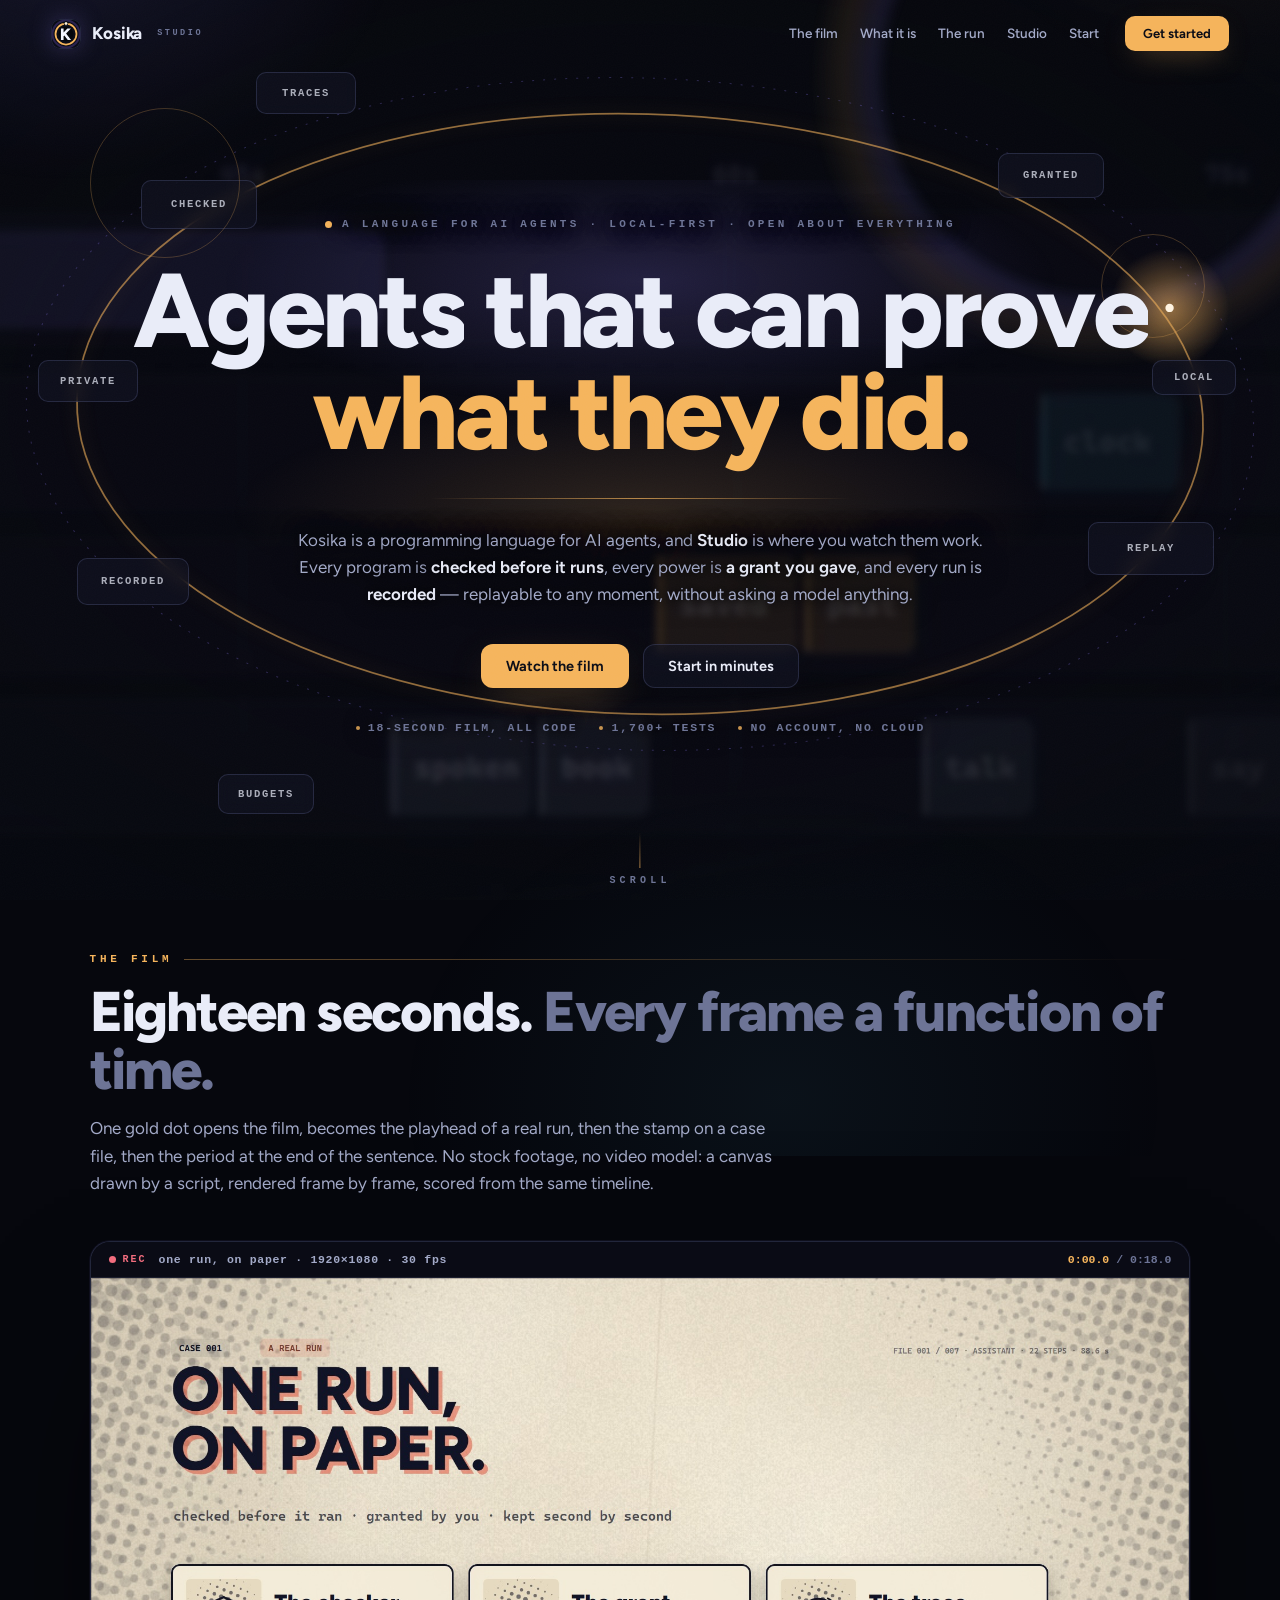
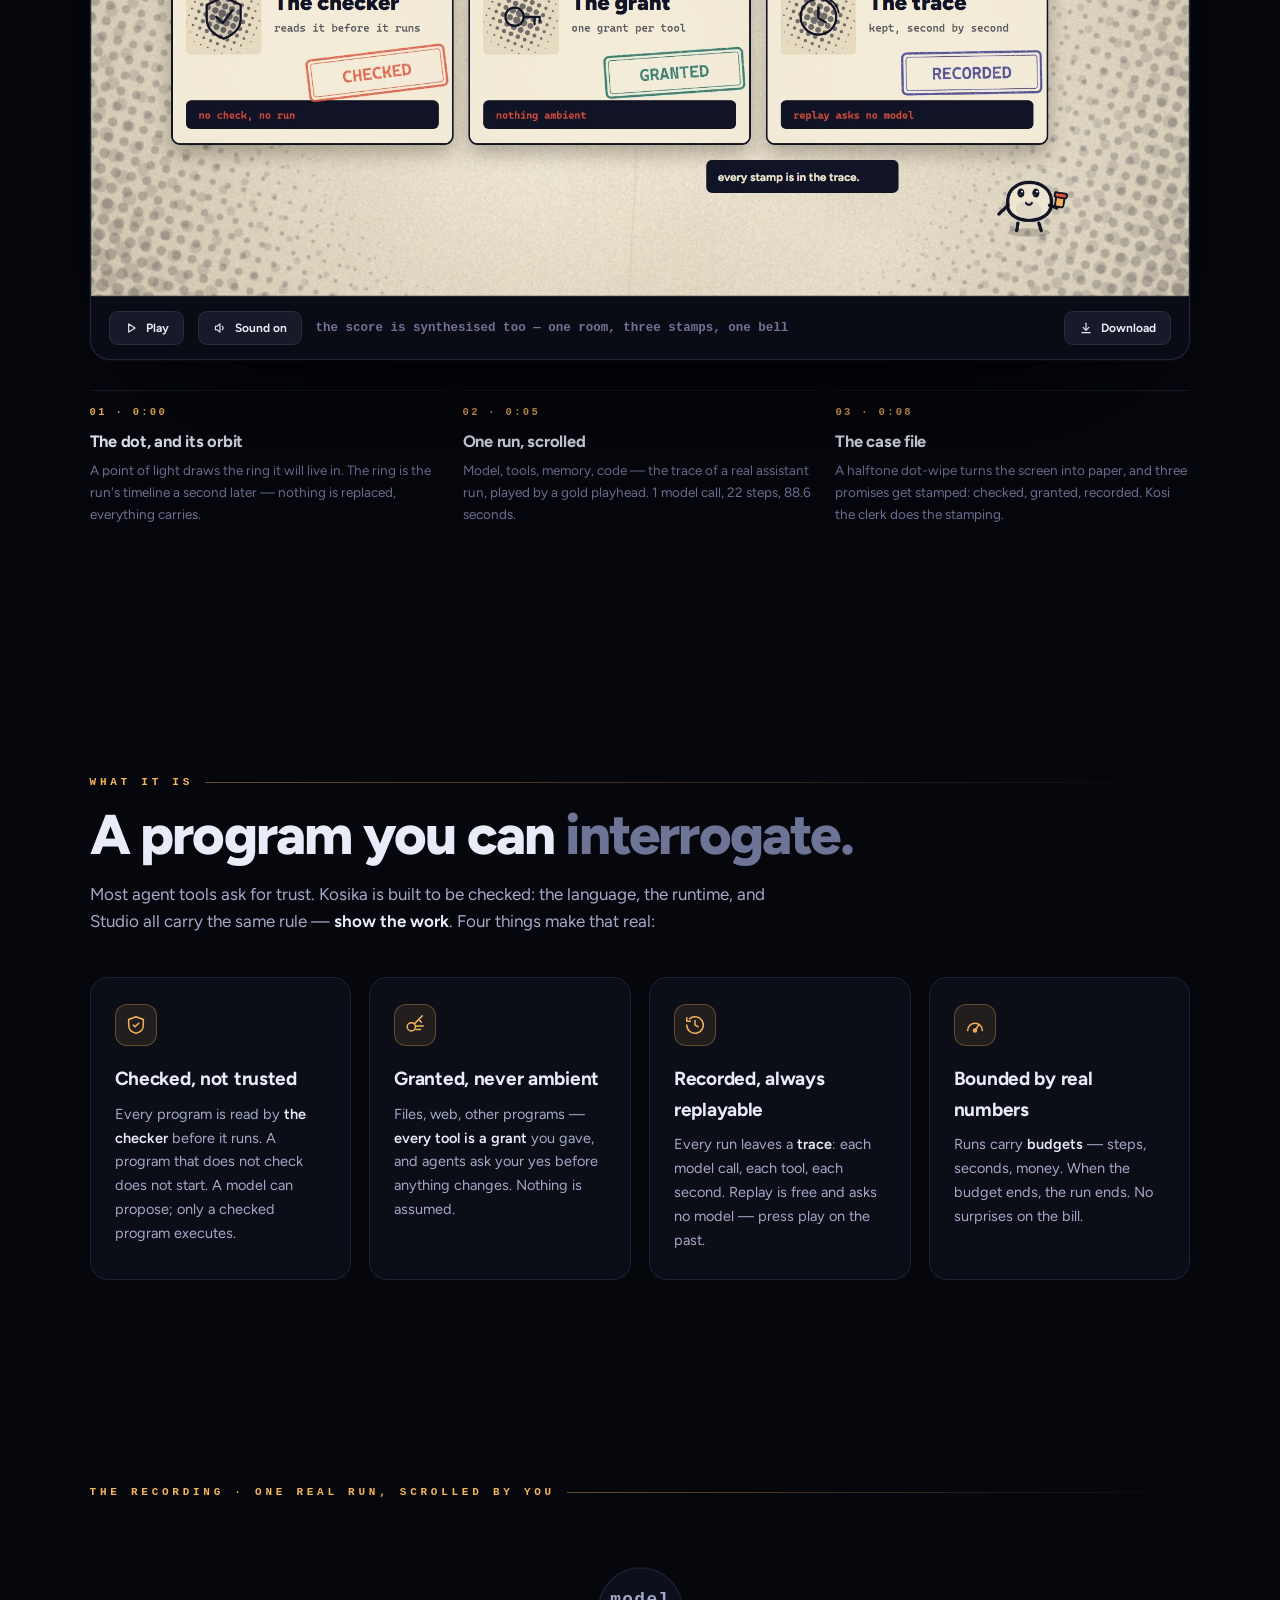
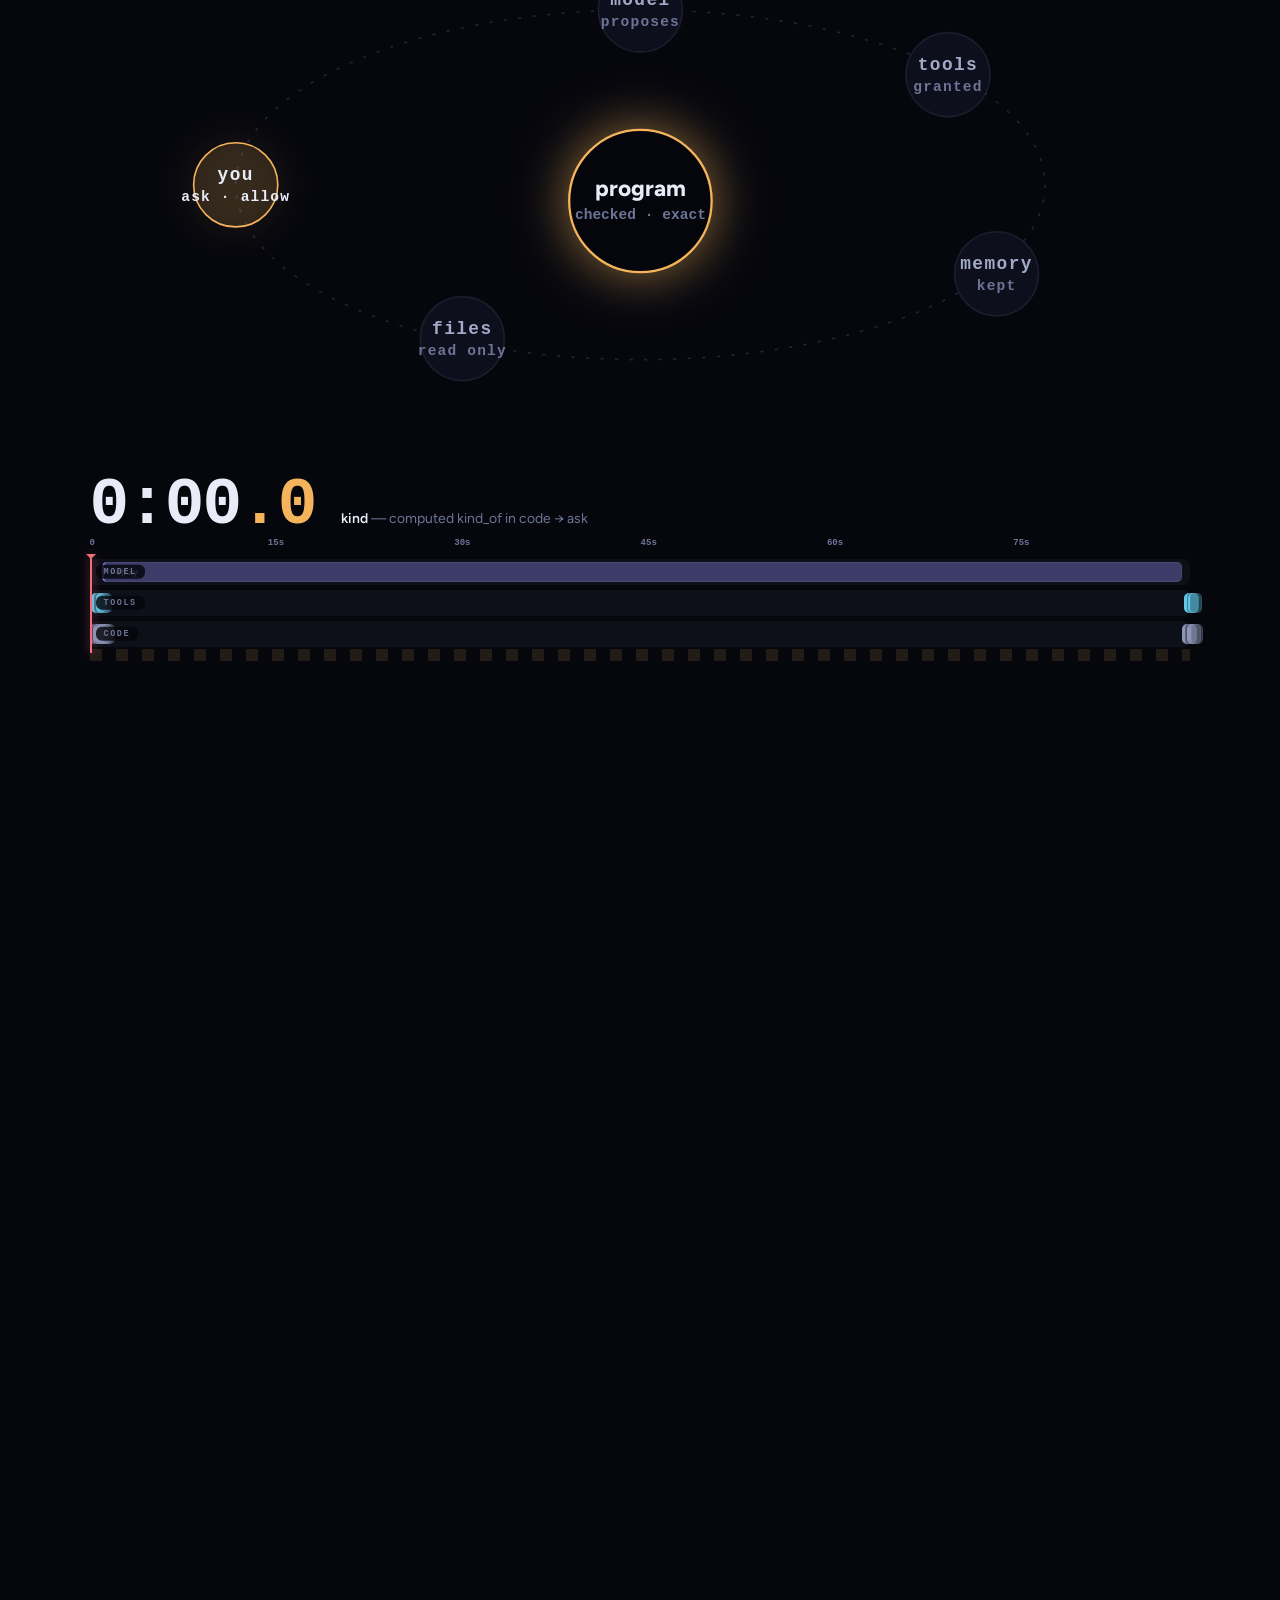
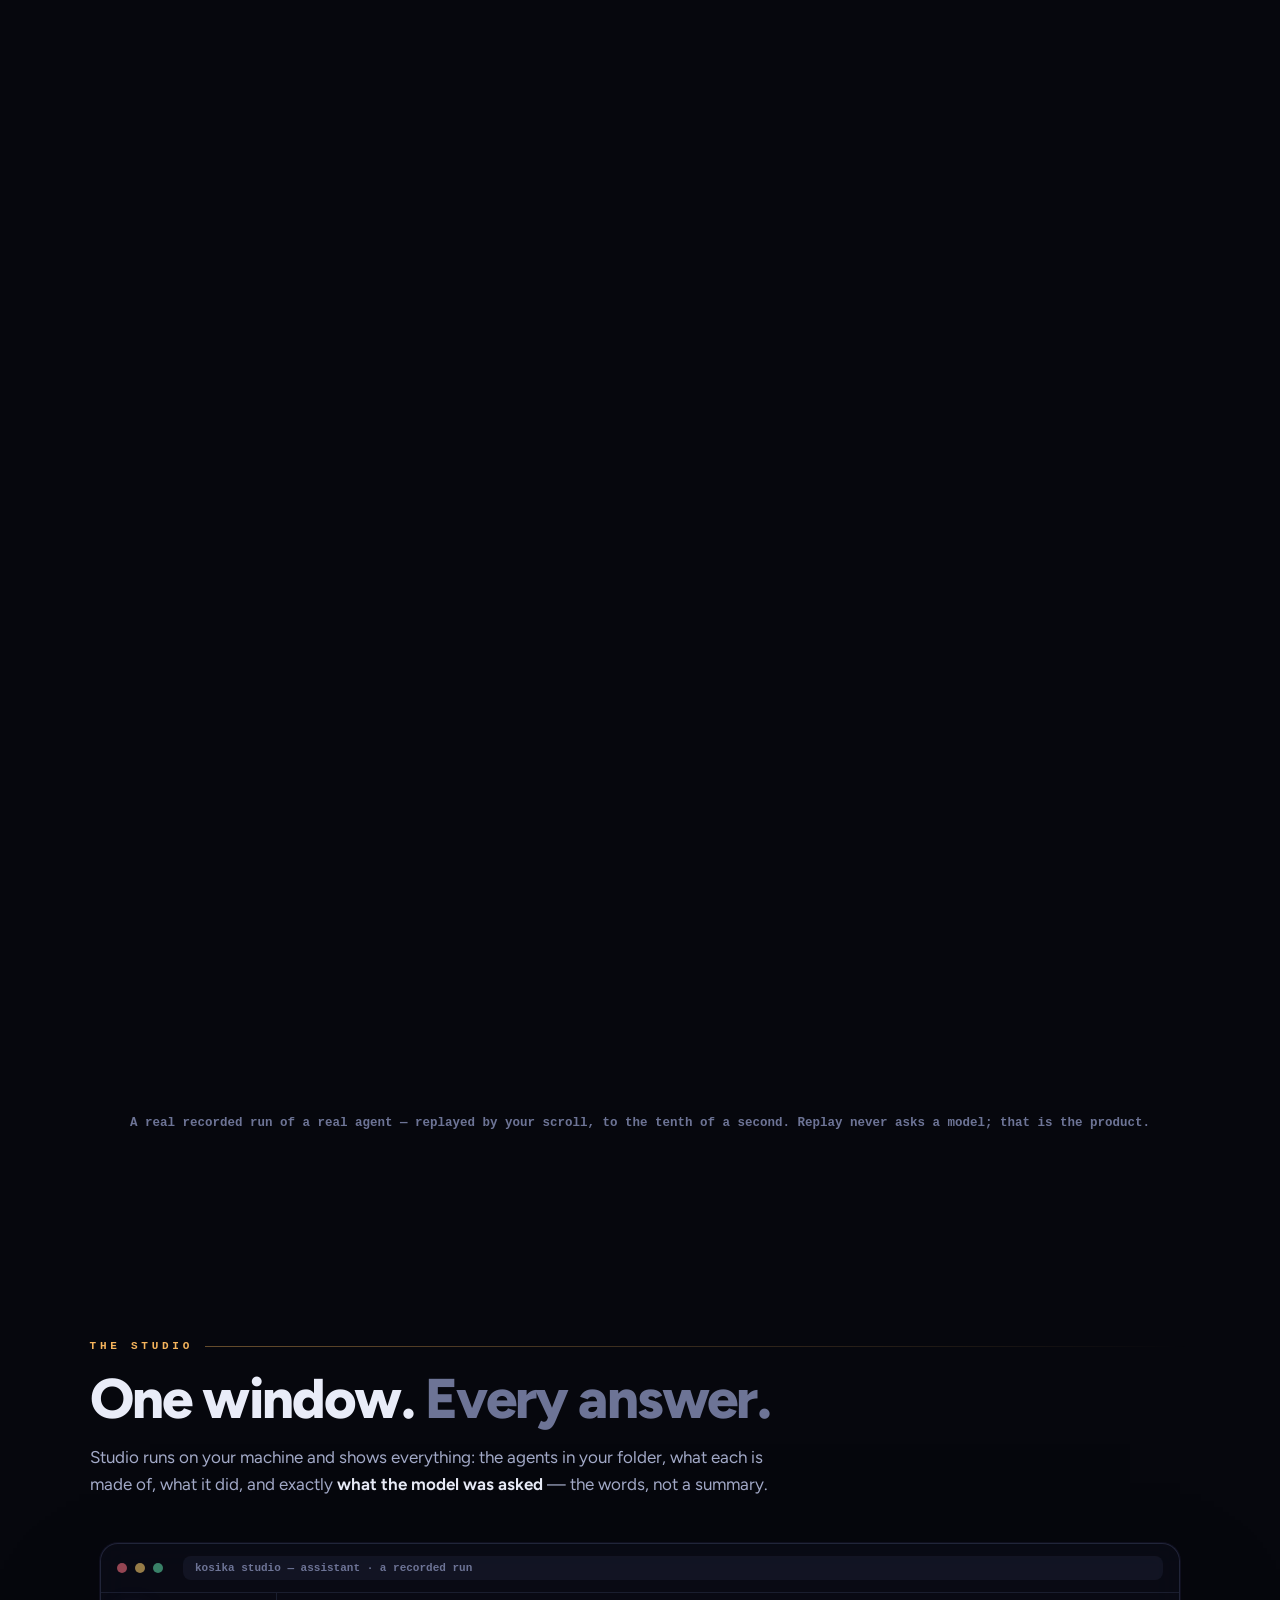
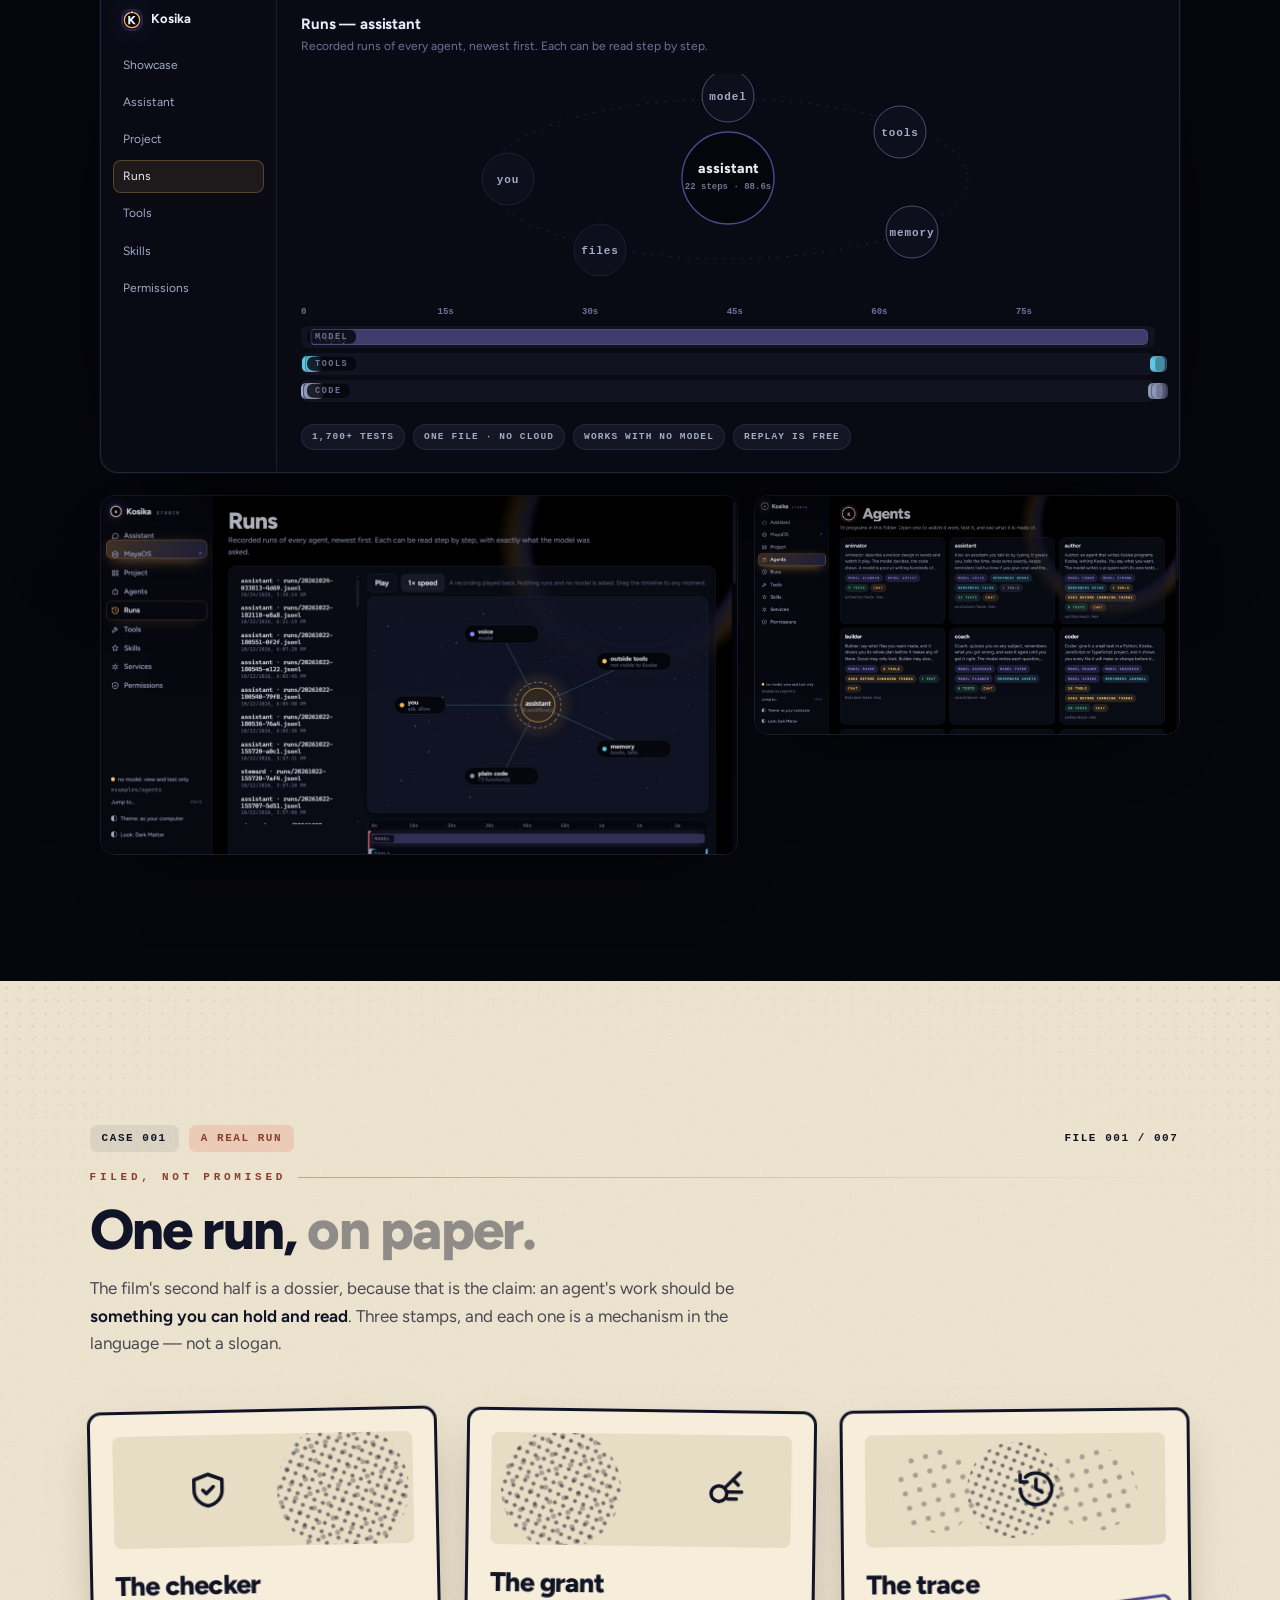
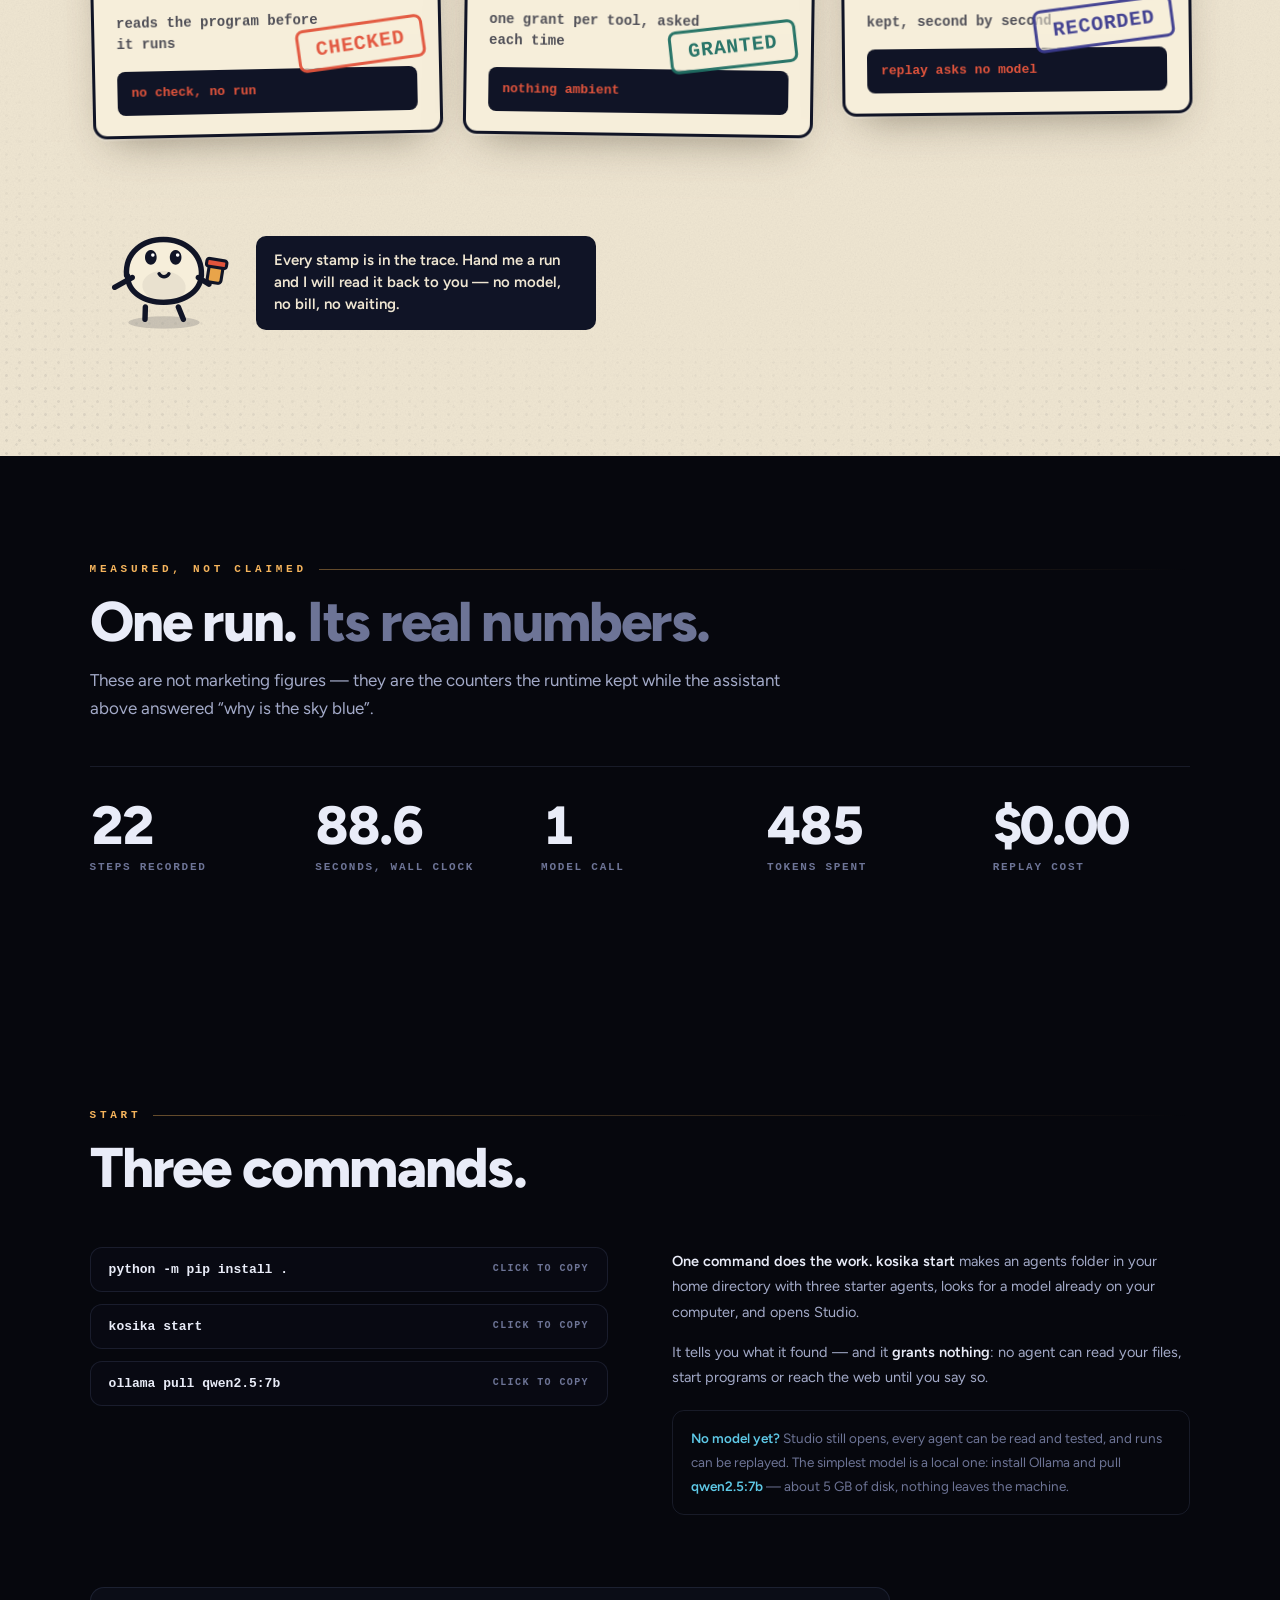
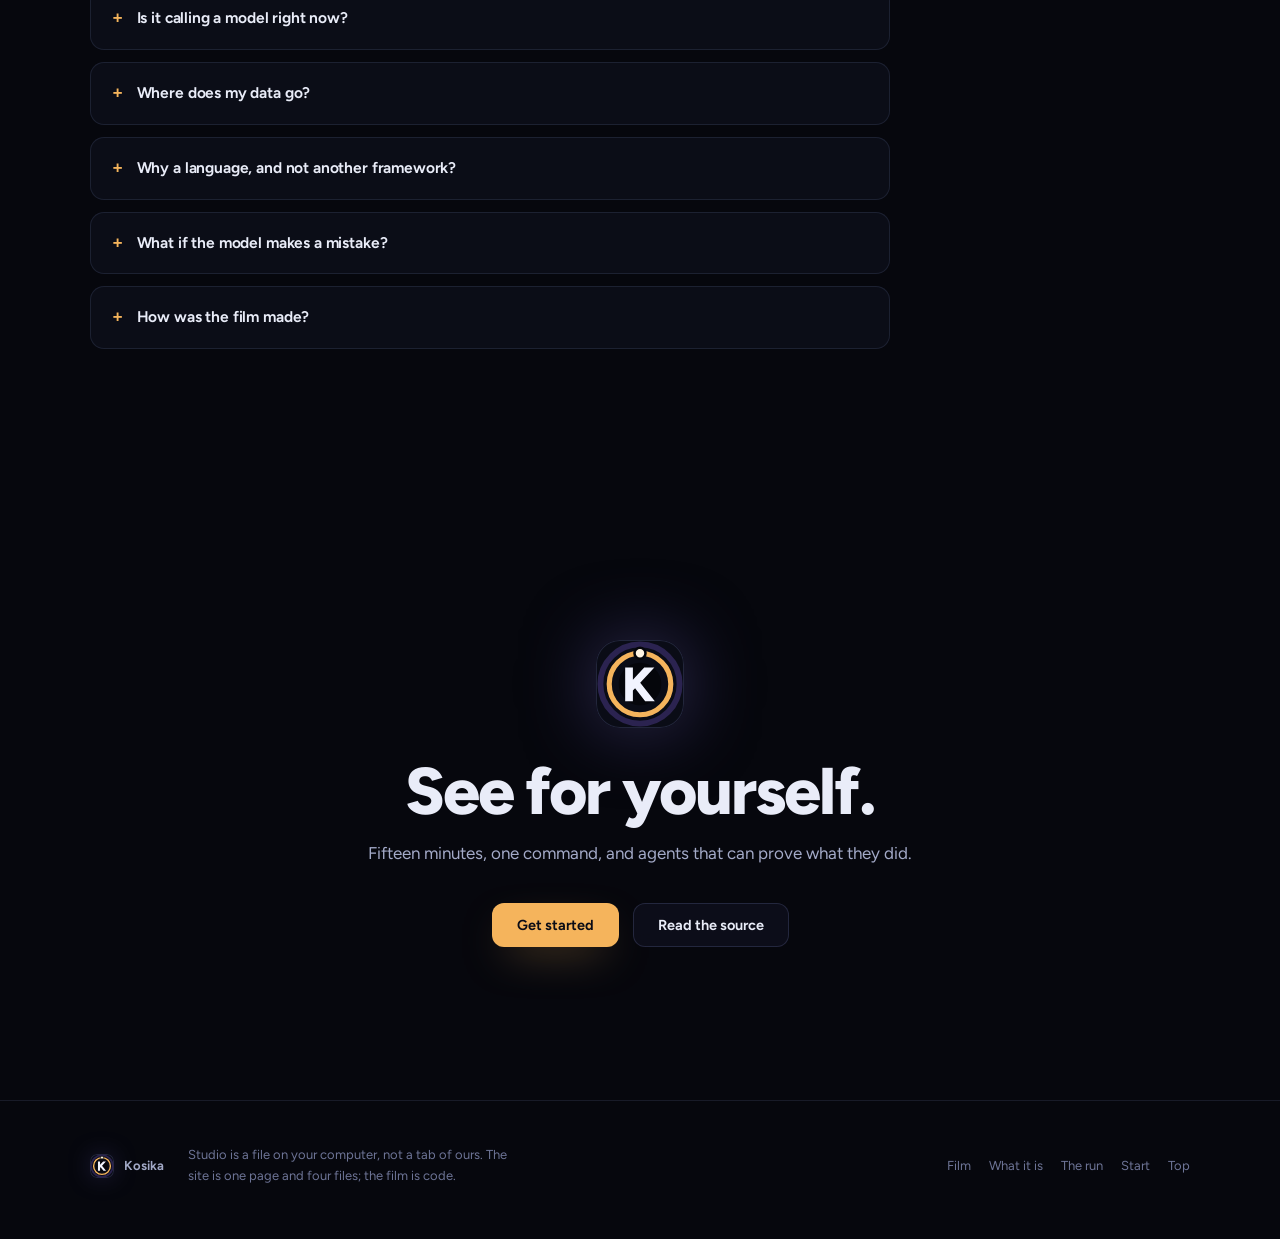
==== commit 87652712: "The hero plays the film: a short silent loop of the run, behind the type A two-second slice of the f" ====
--- a/index.html
+++ b/index.html
@@ -66,6 +66,11 @@
 <main>
   <!-- ── the hero ───────────────────────────────────────────────── -->
   <section class="hero" id="top">
+    <!-- the film itself, a three-second loop out of its run section: the
+         recording's clock and lanes moving behind the headline -->
+    <video class="hero-film" id="herofilm" src="media/kosika-hero-loop.mp4"
+           poster="media/kosika-hero-loop-poster.jpg" muted loop playsinline
+           autoplay preload="metadata" aria-hidden="true" tabindex="-1"></video>
     <canvas class="orbit-cv" id="orbitcv" aria-hidden="true"></canvas>
     <div class="field" id="field" aria-hidden="true"></div>
     <div class="hero-inner" id="heroinner">
--- a/assets/site.css
+++ b/assets/site.css
@@ -119,6 +119,20 @@
 /* ── hero ───────────────────────────────────────────────────────── */
 .hero { min-height: 100vh; display: grid; place-items: center; overflow: clip; padding: 13vh 7vw 8vh; }
 .orbit-cv { position: absolute; inset: 0; width: 100%; height: 100%; z-index: 0; pointer-events: none; }
+/* The film, far back and far down: a short loop of the run's clock and lanes.
+   Soft focus, low opacity, and a mask that lets it fall away at the edges so
+   the type never has to fight it. */
+.hero-film {
+  position: absolute; inset: 0; width: 100%; height: 100%; object-fit: cover;
+  z-index: 0; pointer-events: none; opacity: .3;
+  /* cropped past the recording's clock when the loop was made: we want its
+     lanes and its light, not another set of numbers over the headline */
+  filter: blur(3.5px) saturate(1.15) brightness(.92) contrast(1.02);
+  -webkit-mask-image: radial-gradient(120% 104% at 50% 46%, #000 34%, rgba(0, 0, 0, .55) 72%, transparent 94%);
+  mask-image: radial-gradient(120% 104% at 50% 46%, #000 34%, rgba(0, 0, 0, .55) 72%, transparent 94%);
+  transform: translate3d(var(--fx, 0px), var(--fy, 0px), 0) scale(1.12);
+  transition: transform 1.2s var(--settle);
+}
 .hero-inner { position: relative; z-index: 2; text-align: center; max-width: 1100px; will-change: transform, opacity; }
 /* the light the headline gives off — a soft field, not a per-letter shadow:
    the letters are clipped word by word as they rise, and a clipped shadow
@@ -402,6 +416,8 @@
      chips land on the headline and get clipped at the edge, so the hero keeps
      its ring and loses its confetti. */
   .field { display: none; }
+  /* a phone has no room for a film behind the type (and no data to spare) */
+  .hero-film { display: none; }
   .hero { padding: 12vh 6vw 9vh; }
   .kicker { font-size: 9.5px; letter-spacing: .22em; margin-bottom: 24px; }
   .hero-inner::before { left: -8%; right: -8%; }
@@ -418,6 +434,7 @@
   .fx > i, .cue i::after, .kicker::before, .reel-bar .rec::before { animation: none !important; }
   .h1 .l { transform: none !important; }
   .rise, .exhibit { opacity: 1 !important; transform: none !important; }
+  .hero-film { display: none; }
   .stamp { transition: none; }
   .run { height: auto !important; }
   .run-sticky { position: static !important; height: auto !important; }
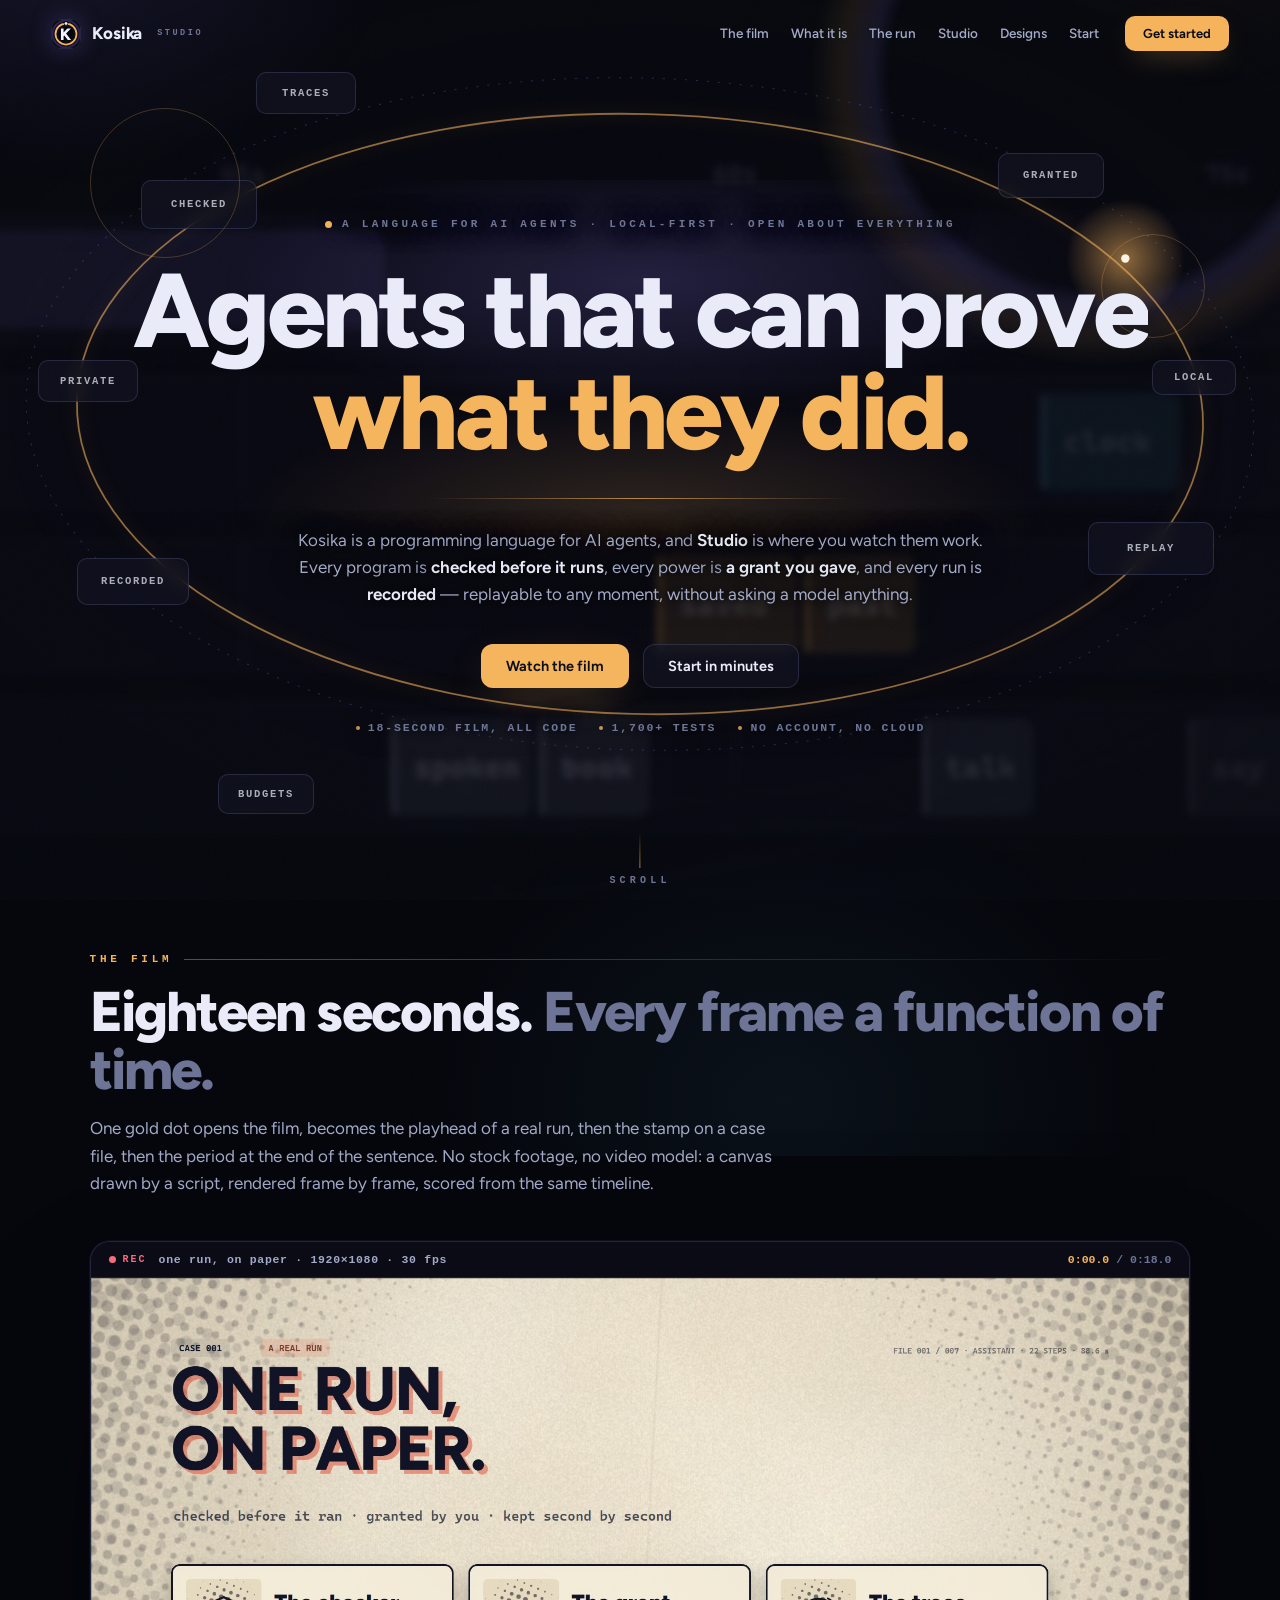
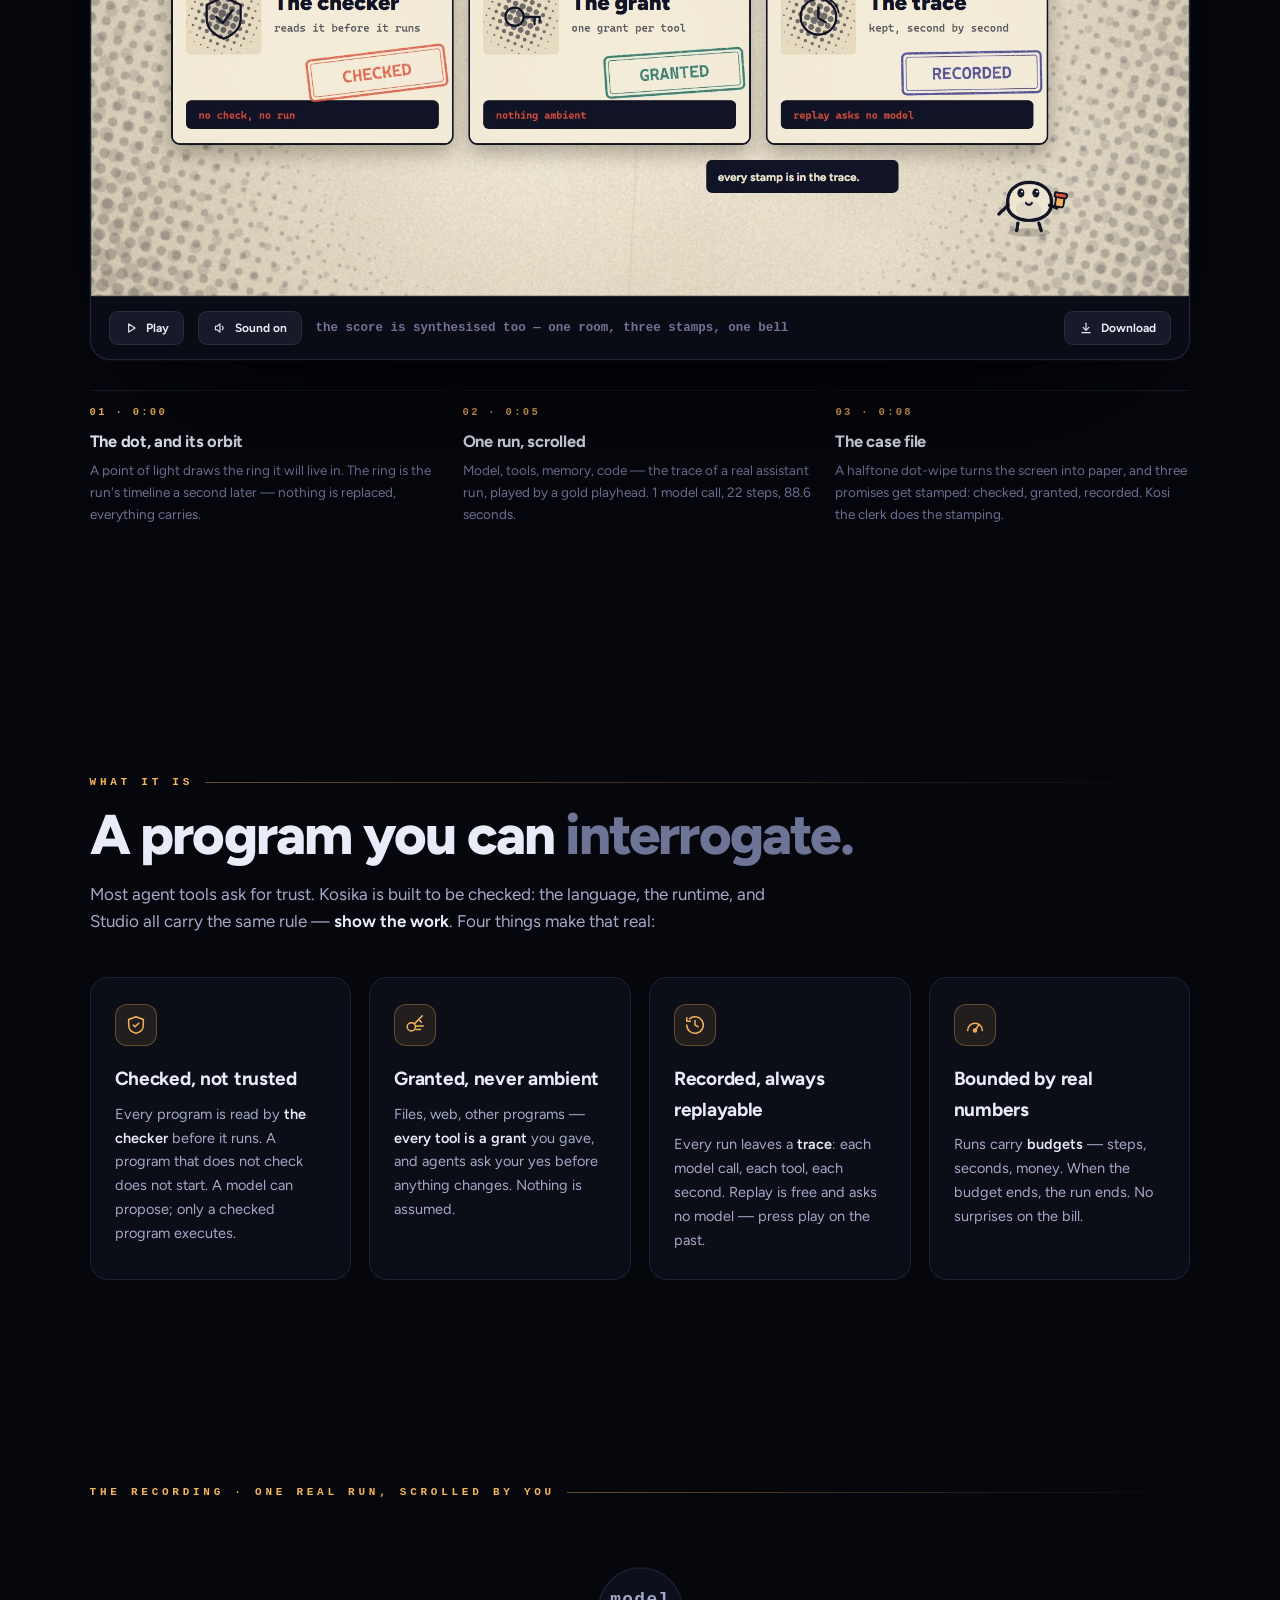
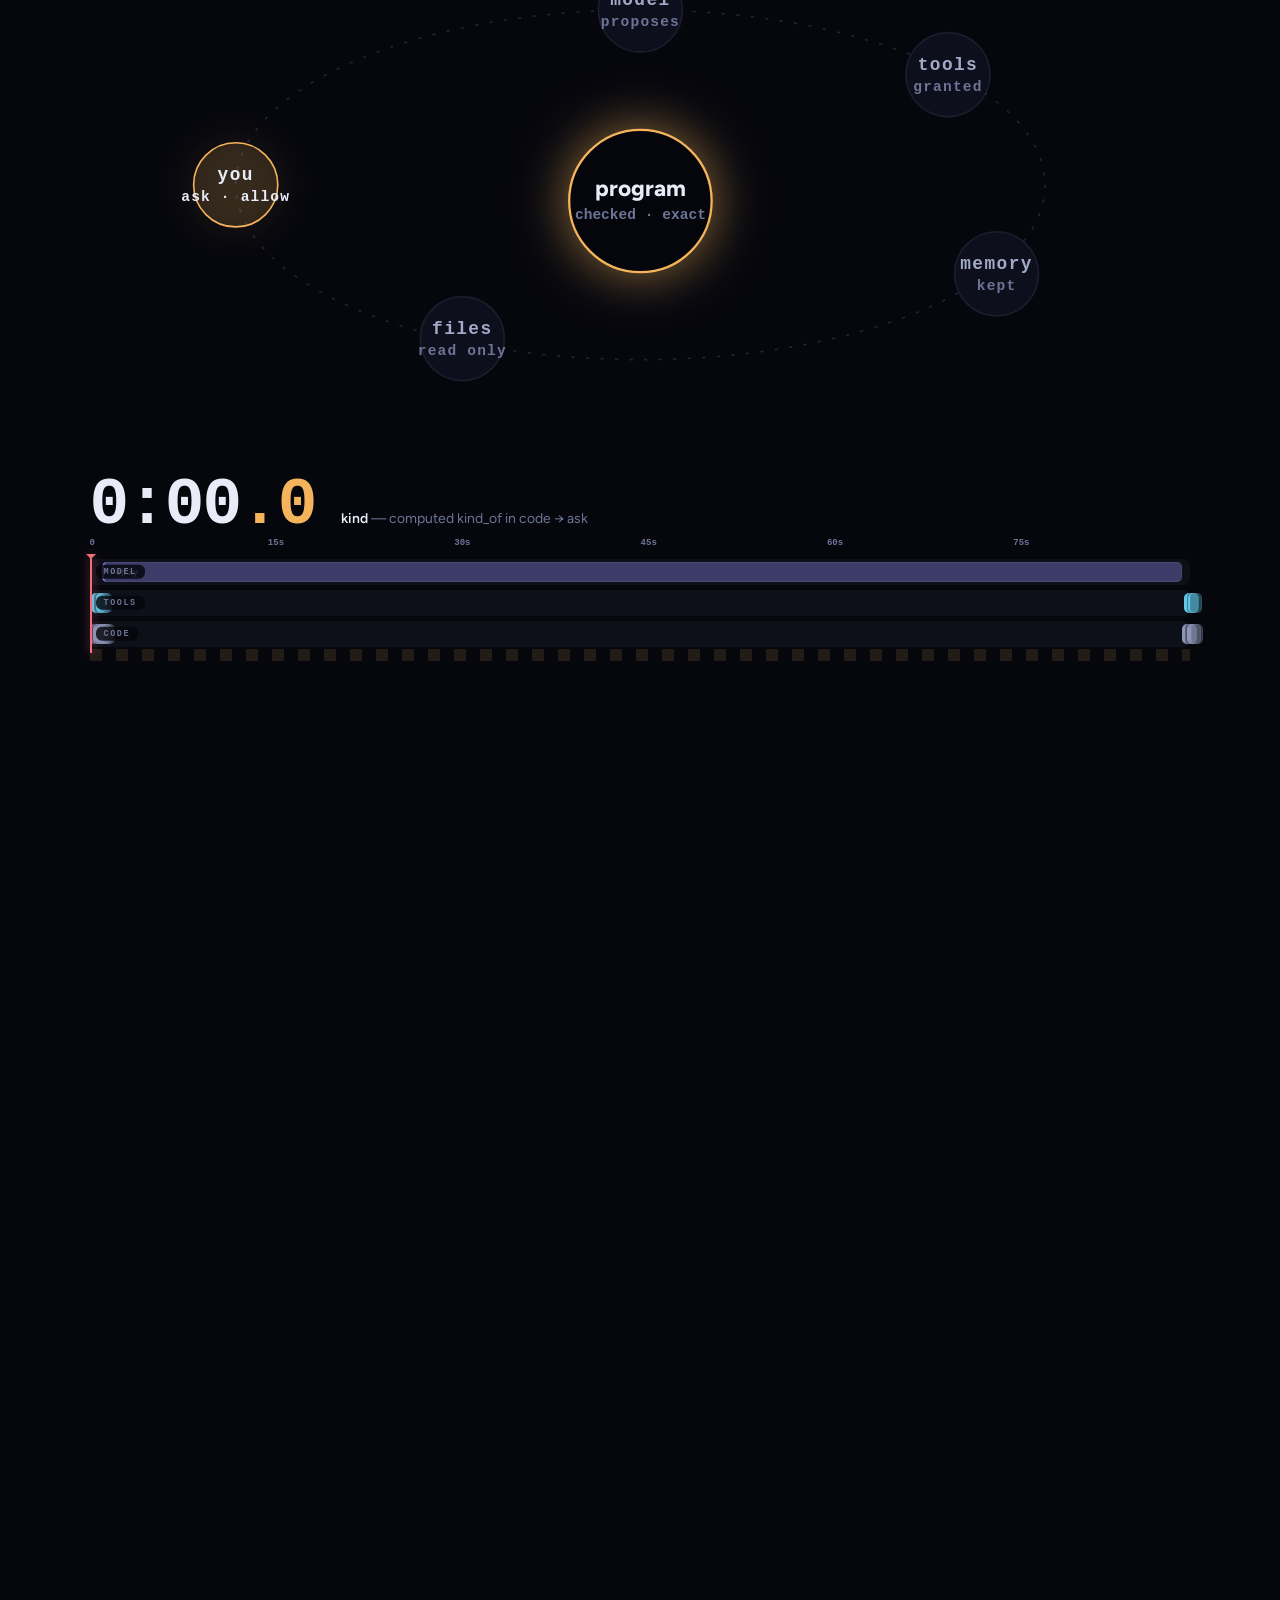
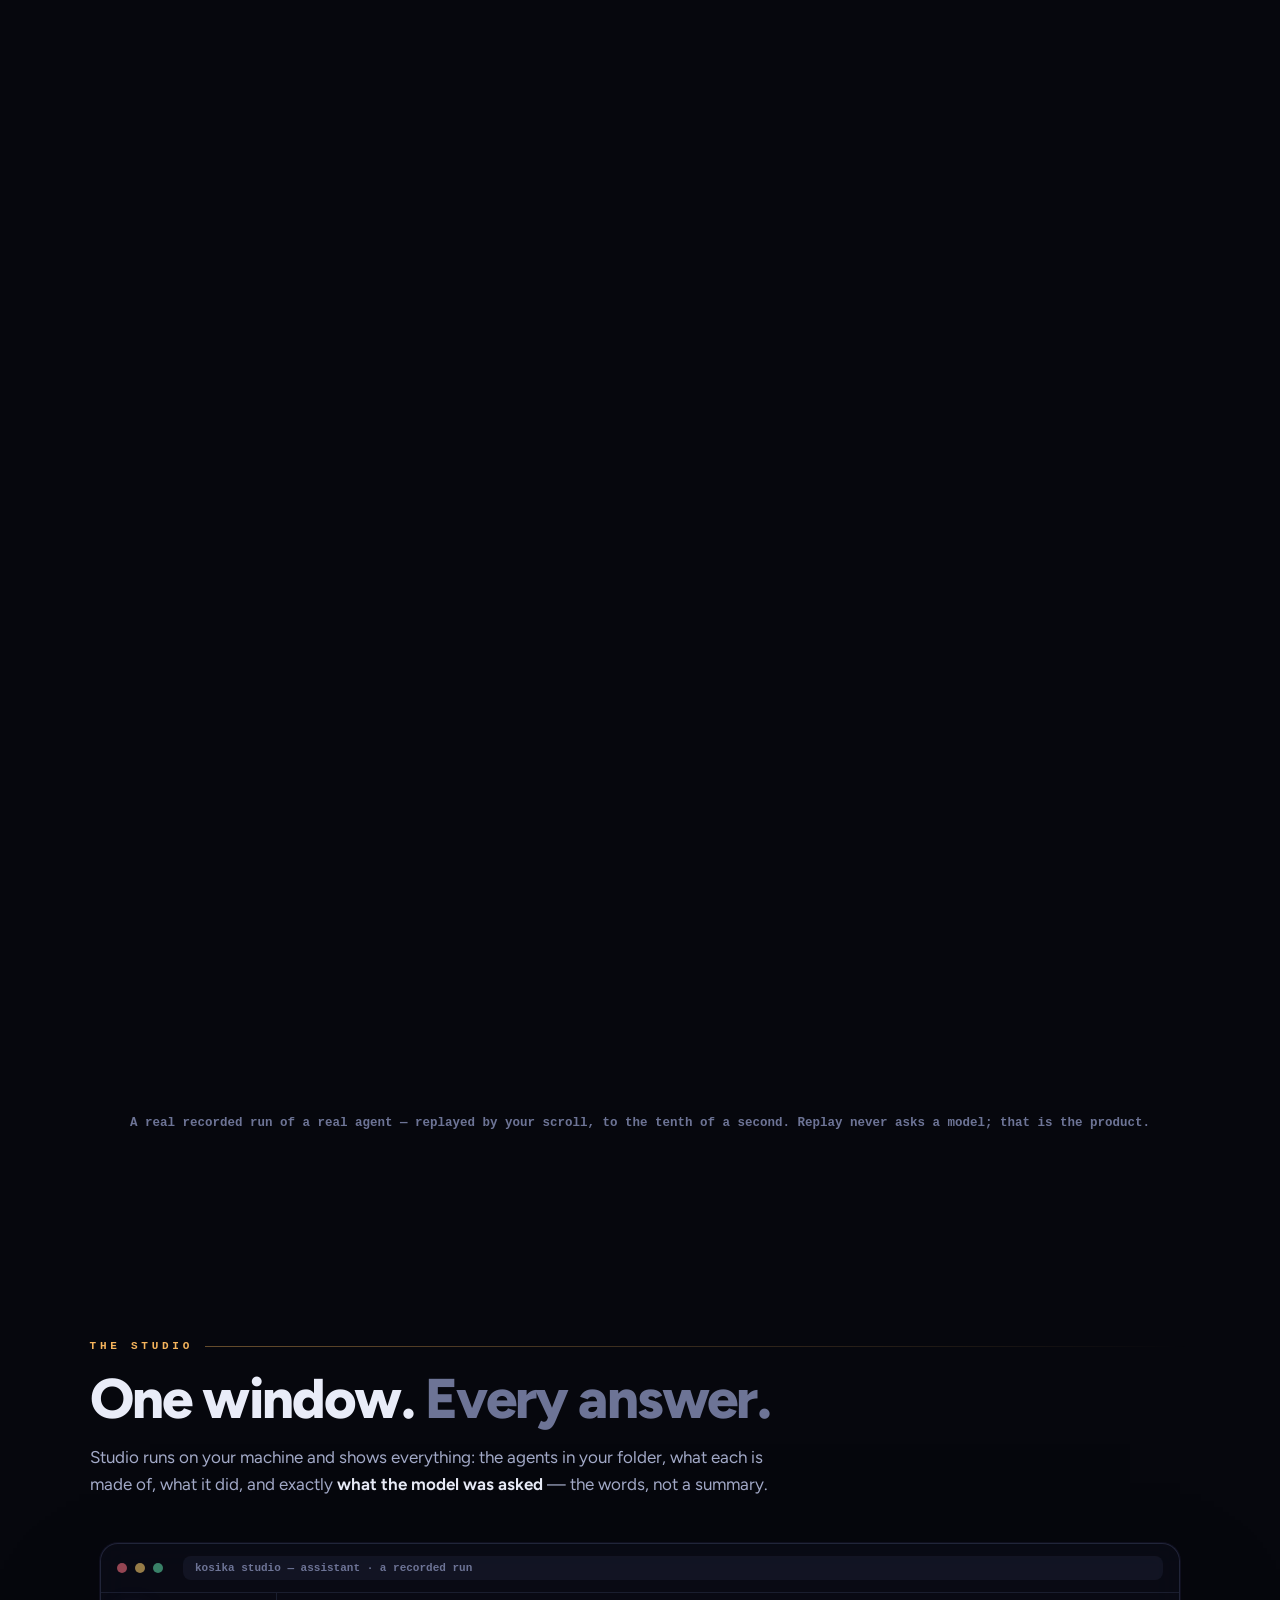
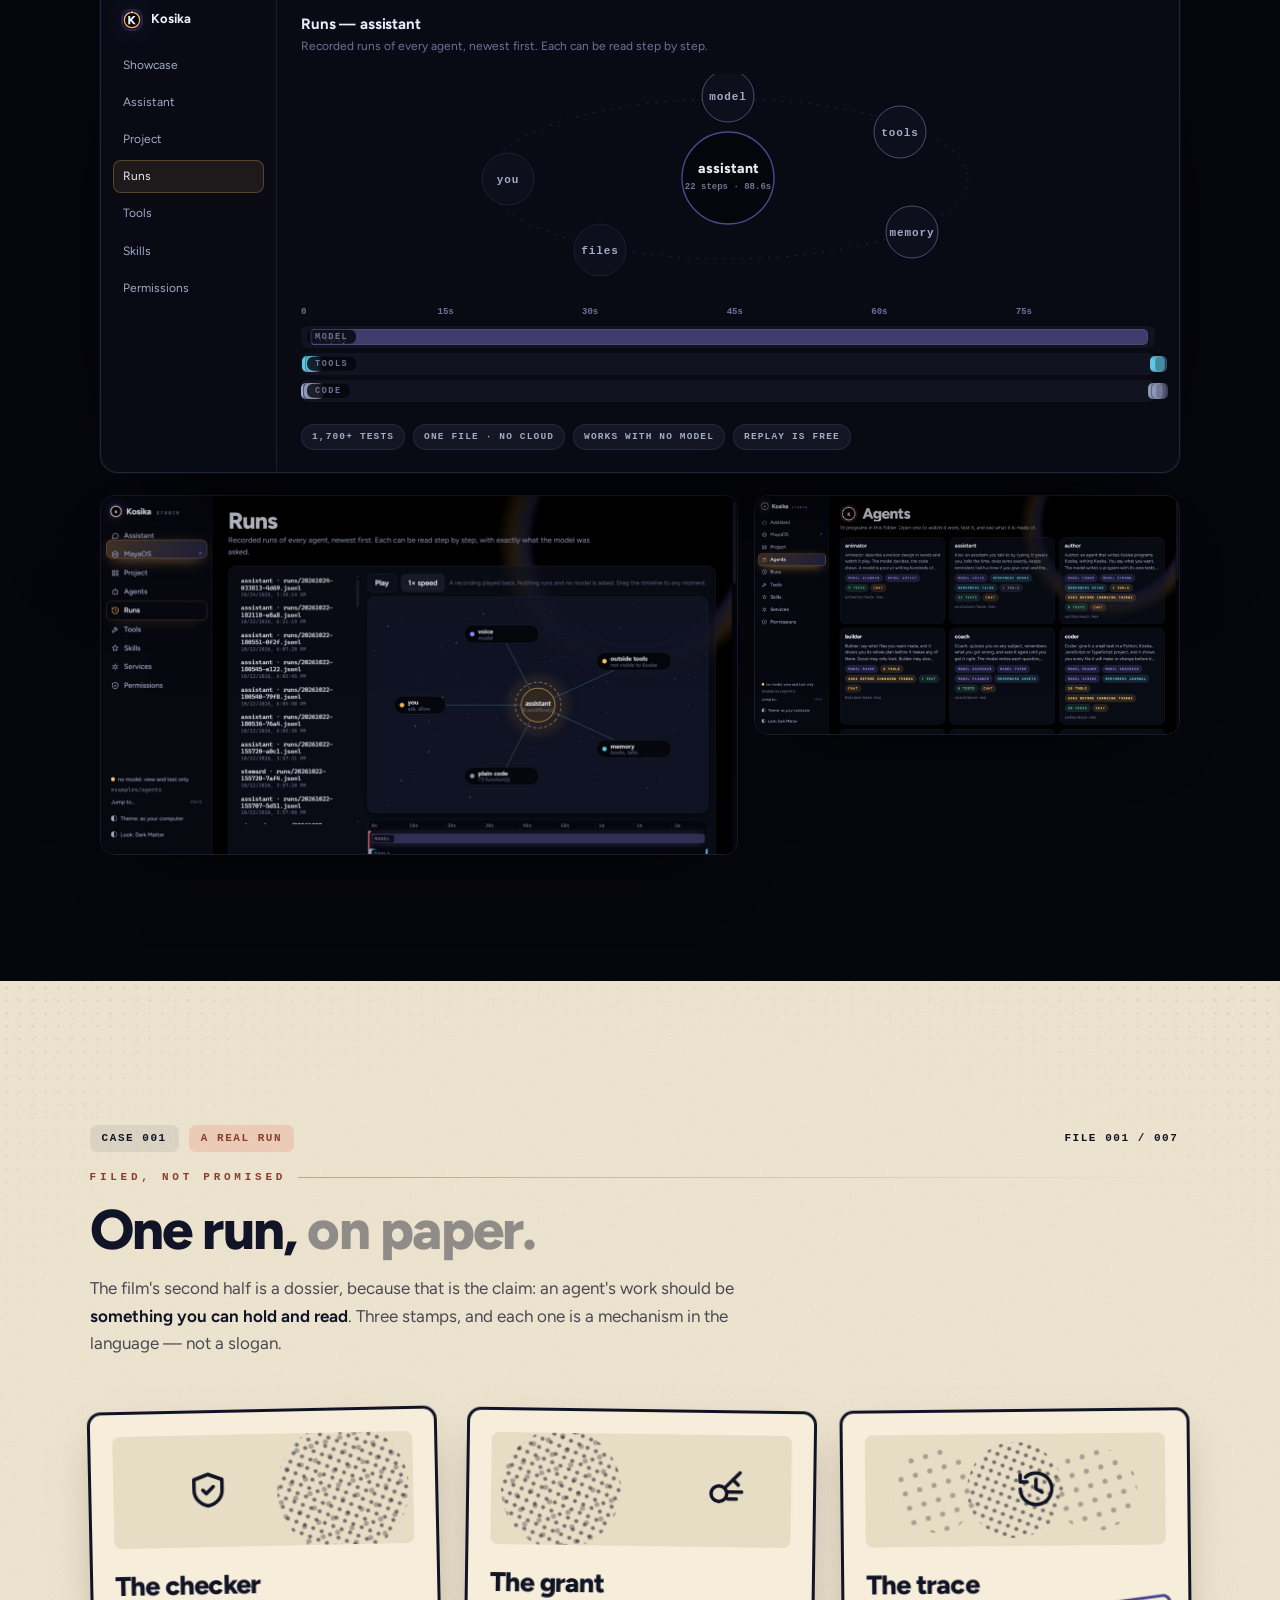
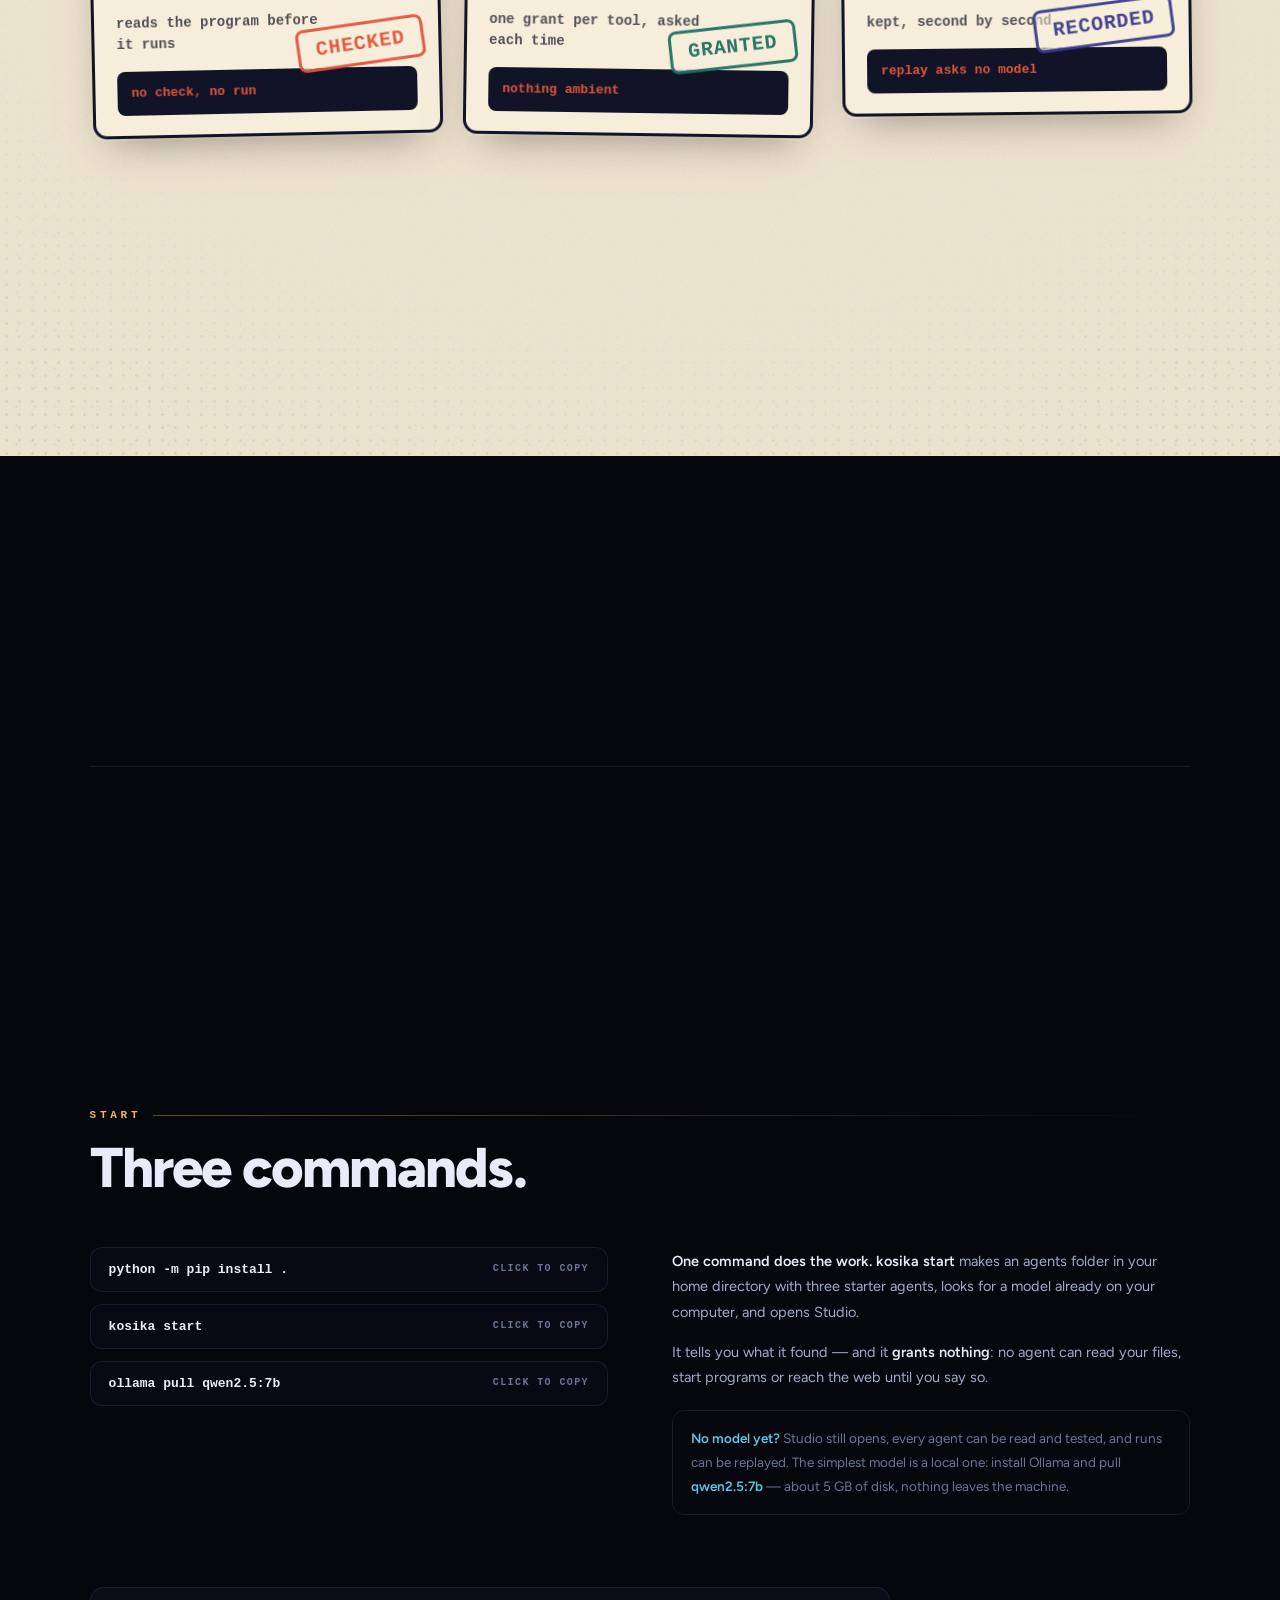
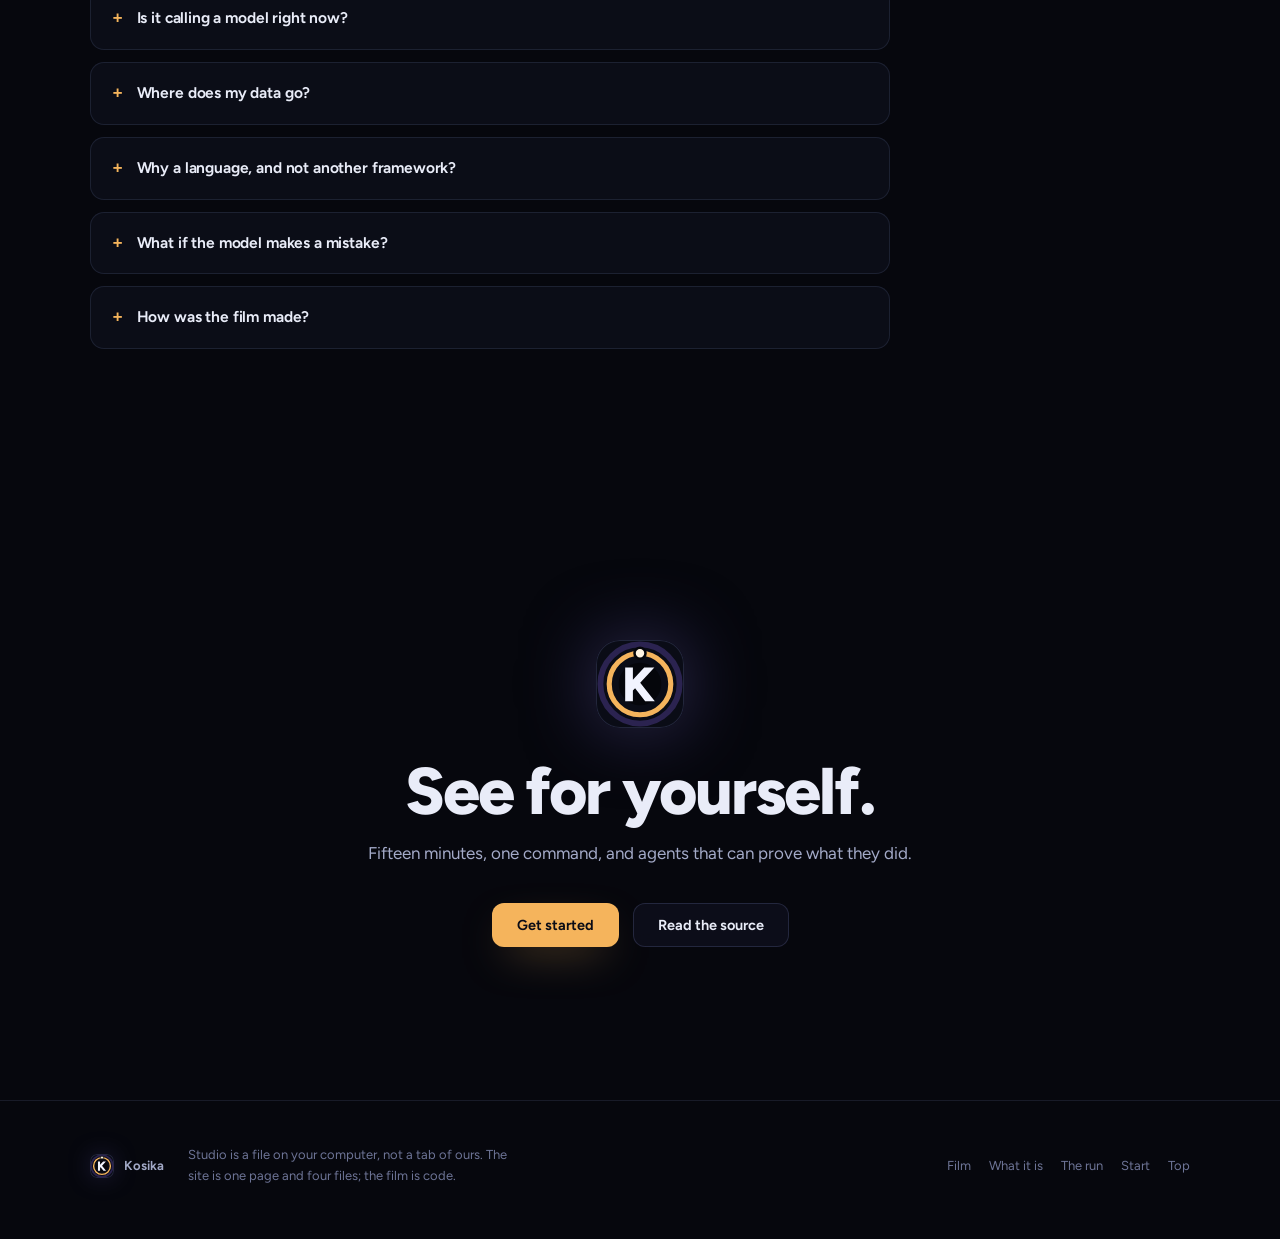
==== commit ddb708ed: "Kosika Designs reaches Studio and the website, and its gears mesh Studio gets a Designs page in its " ====
--- a/index.html
+++ b/index.html
@@ -57,6 +57,7 @@
     <a href="#what">What it is</a>
     <a href="#run">The run</a>
     <a href="#studio">Studio</a>
+    <a href="designs.html">Designs</a>
     <a href="#start">Start</a>
   </nav>
   <a class="cta" href="#start">Get started</a>
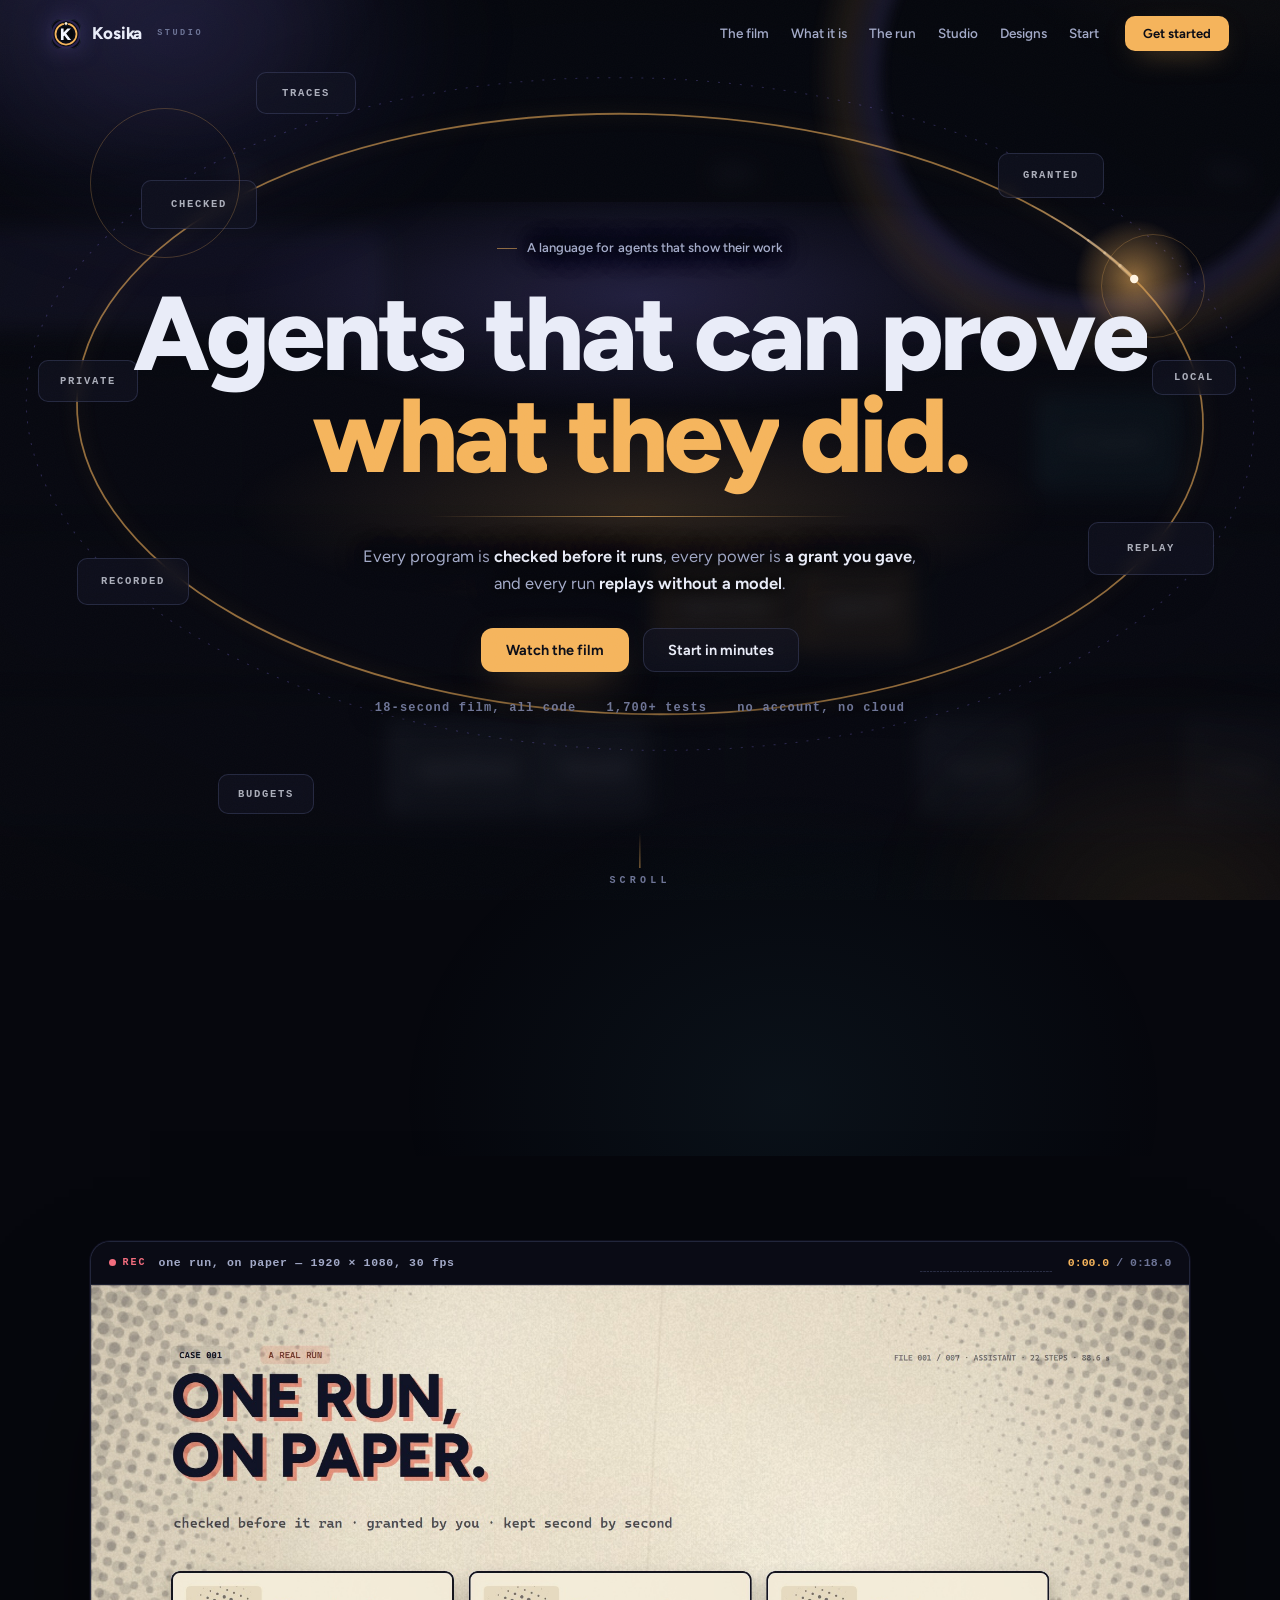
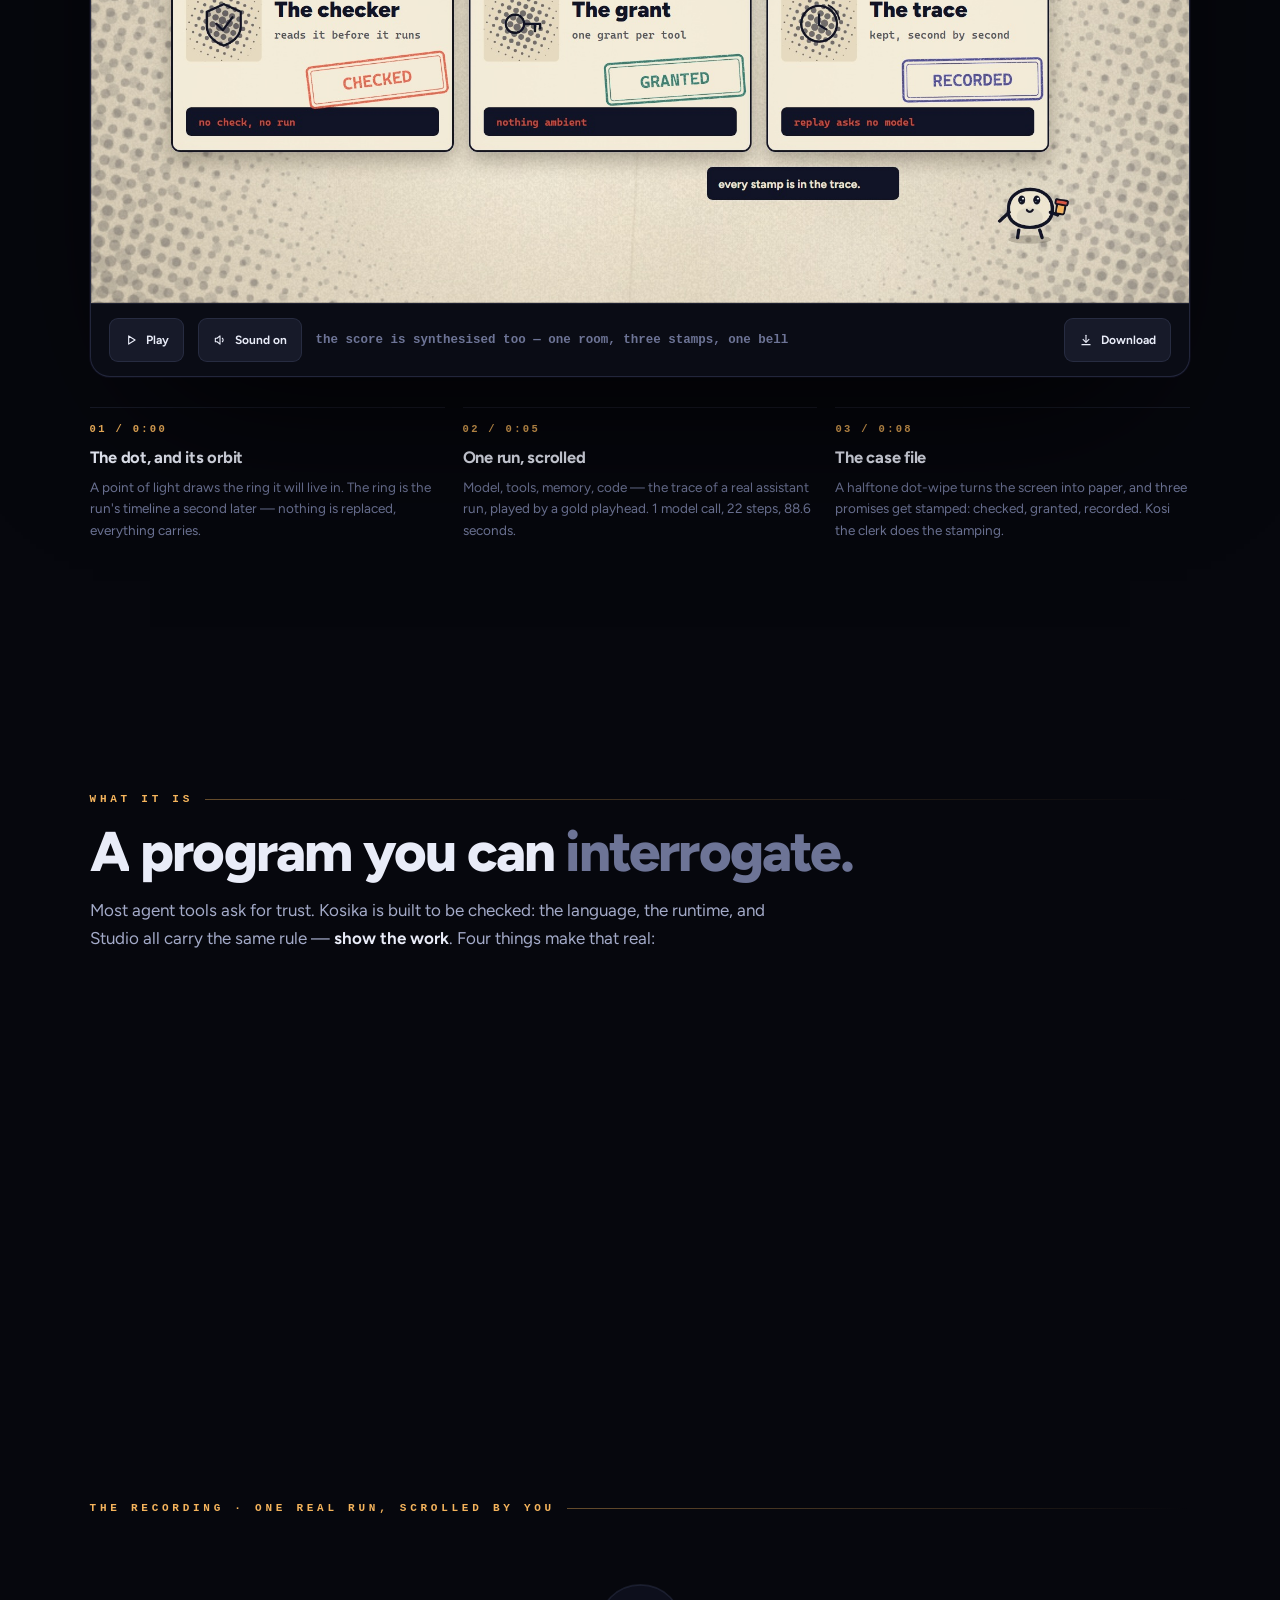
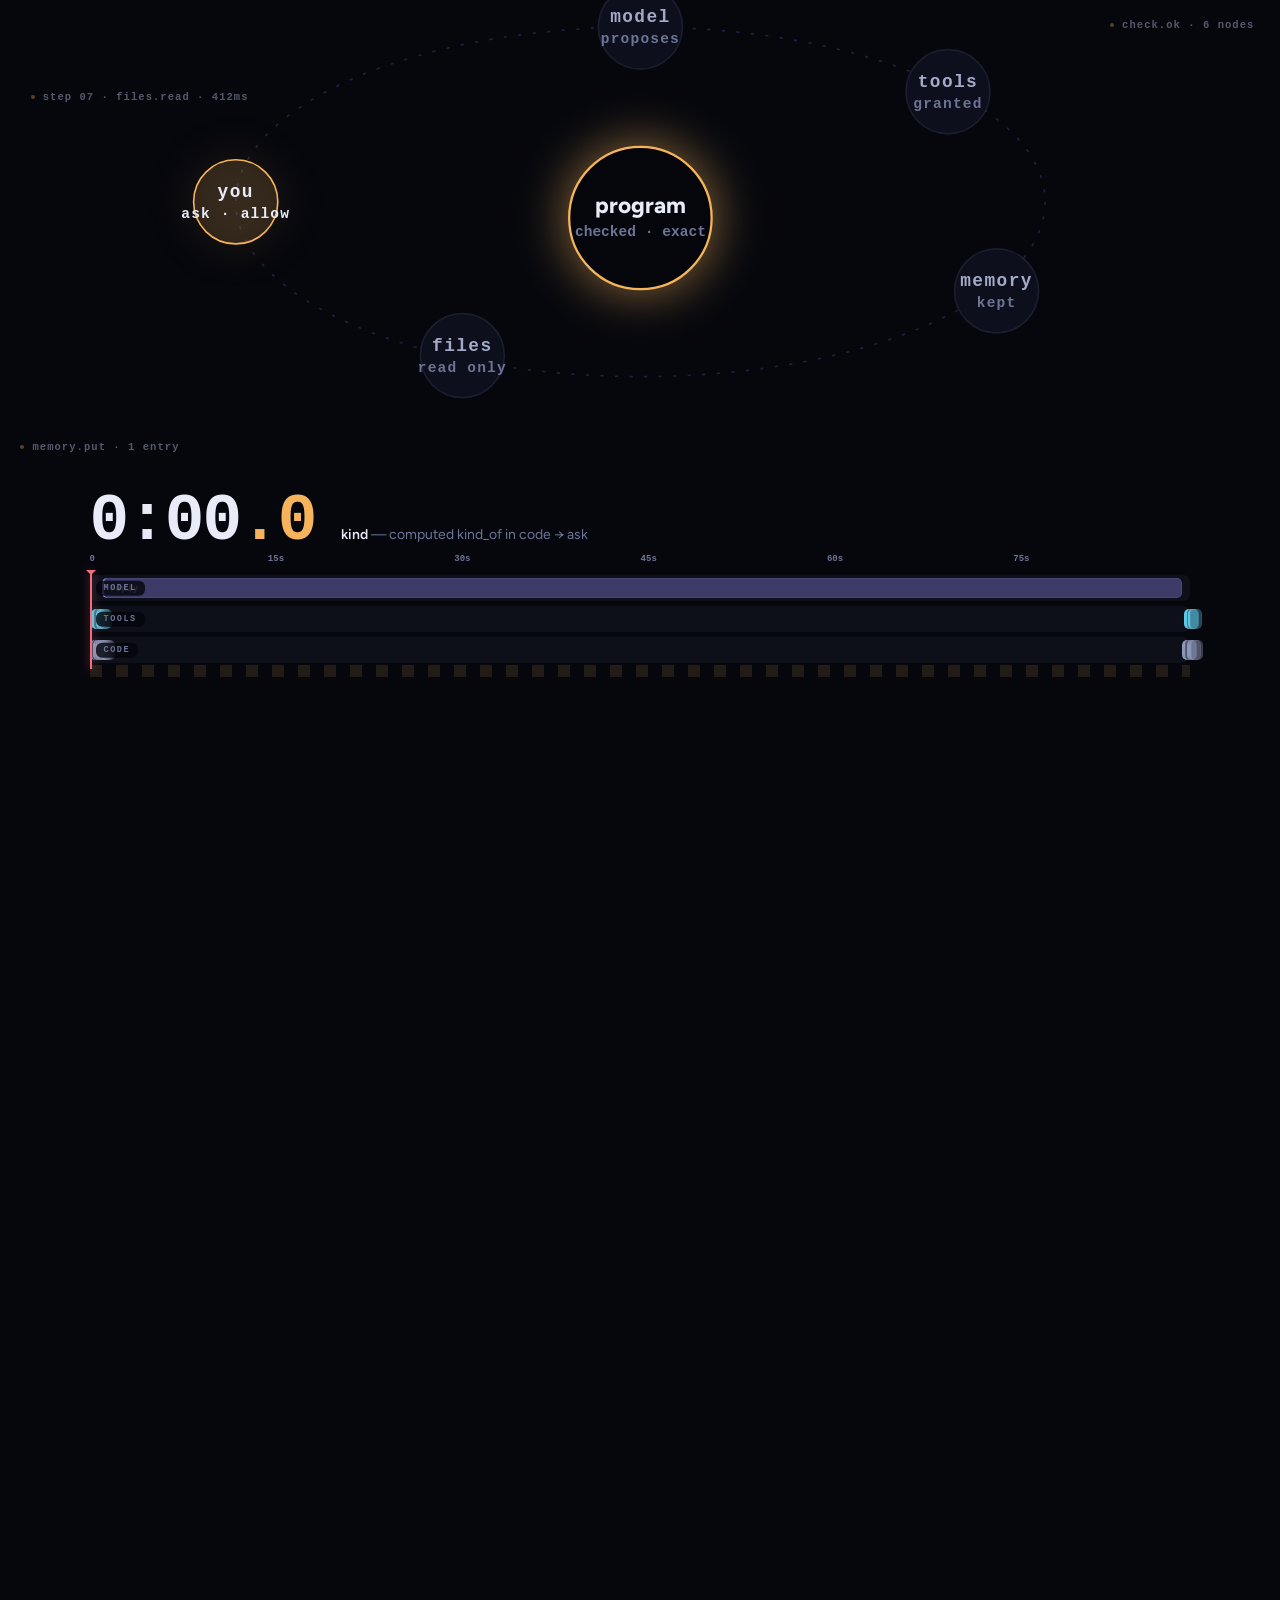
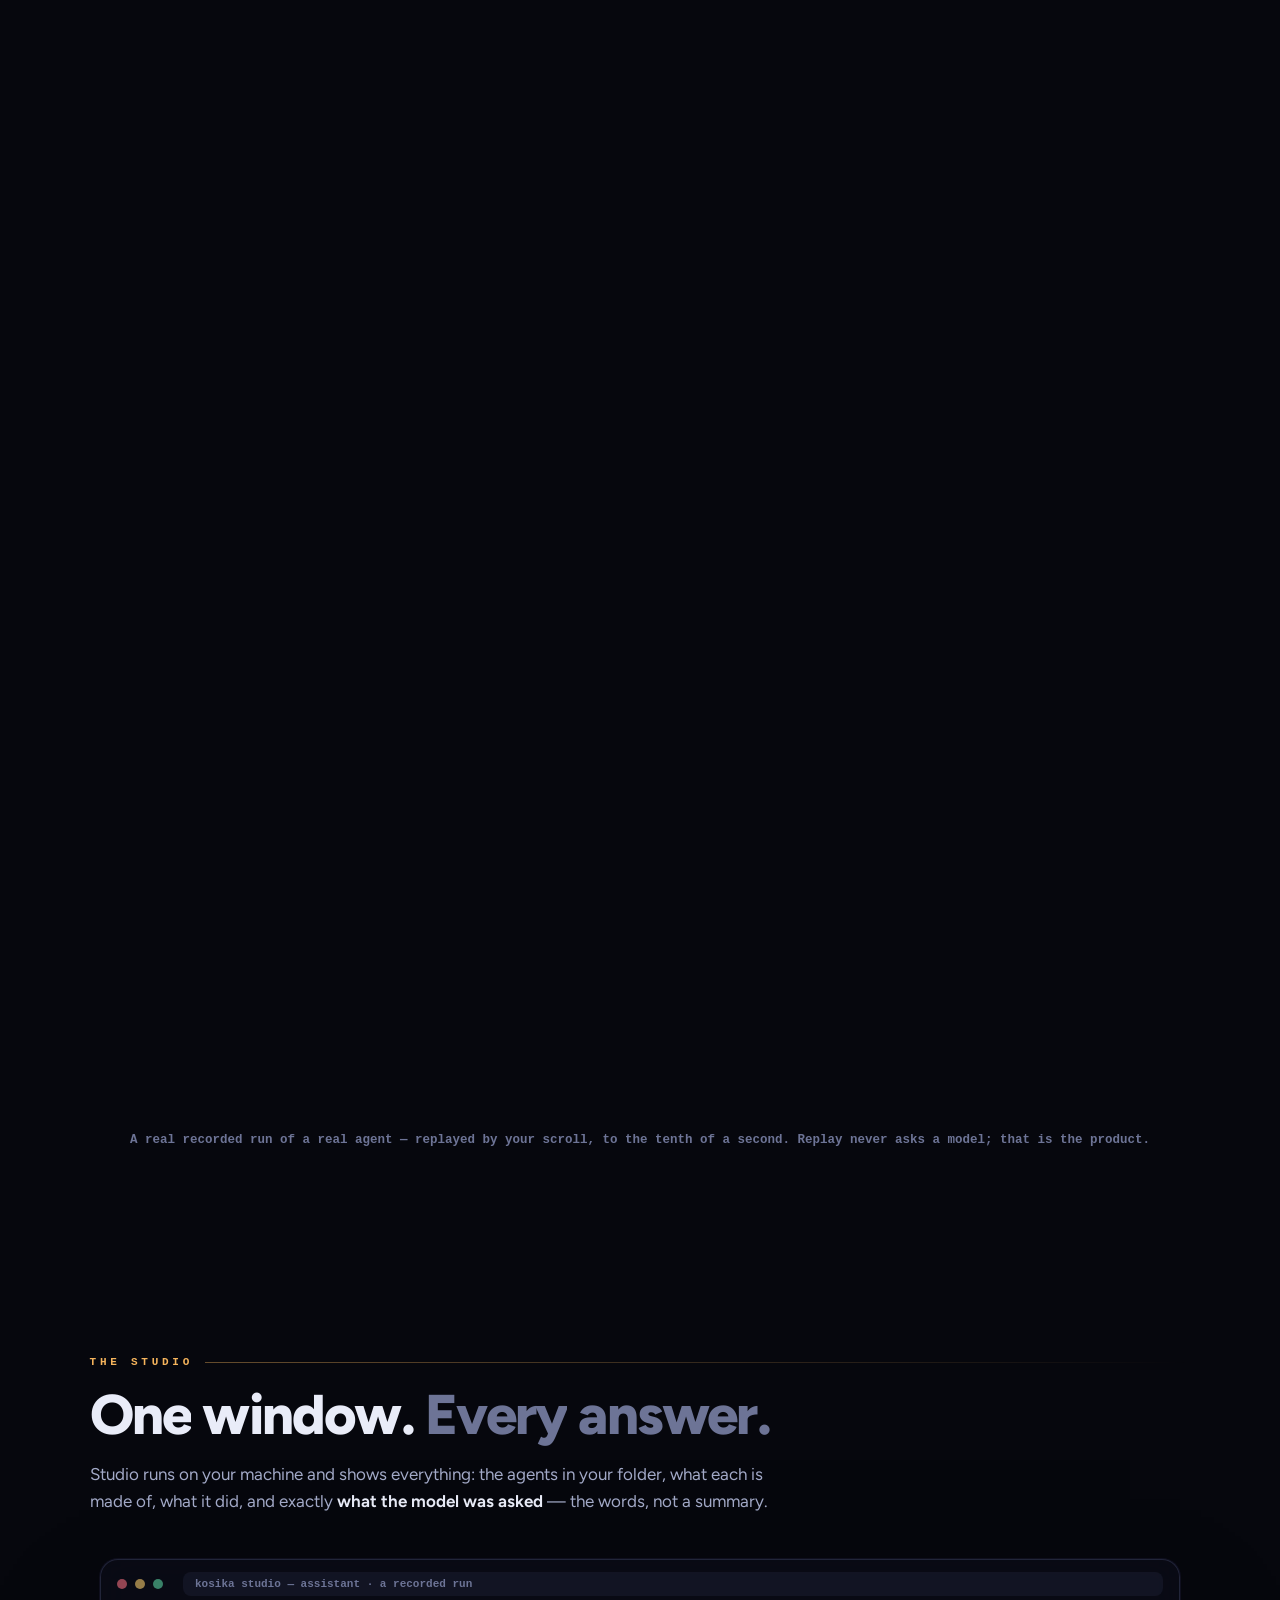
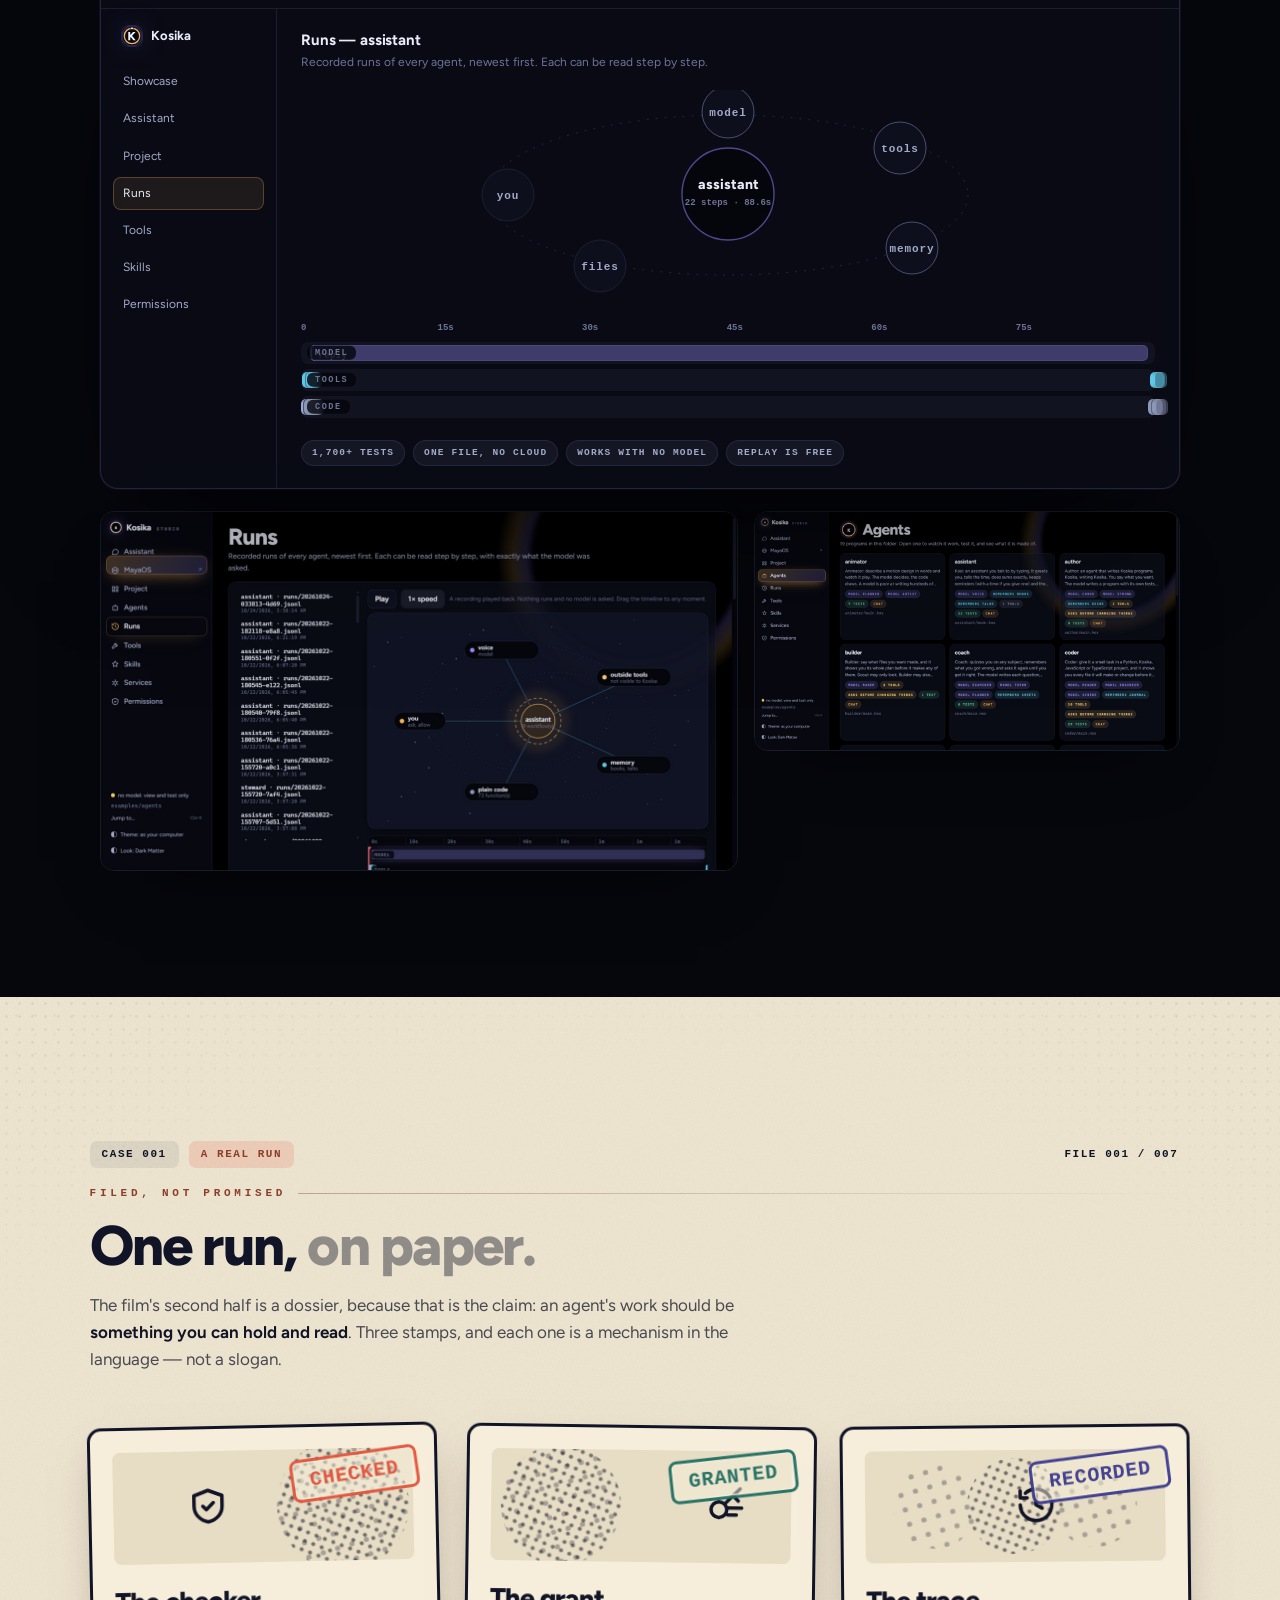
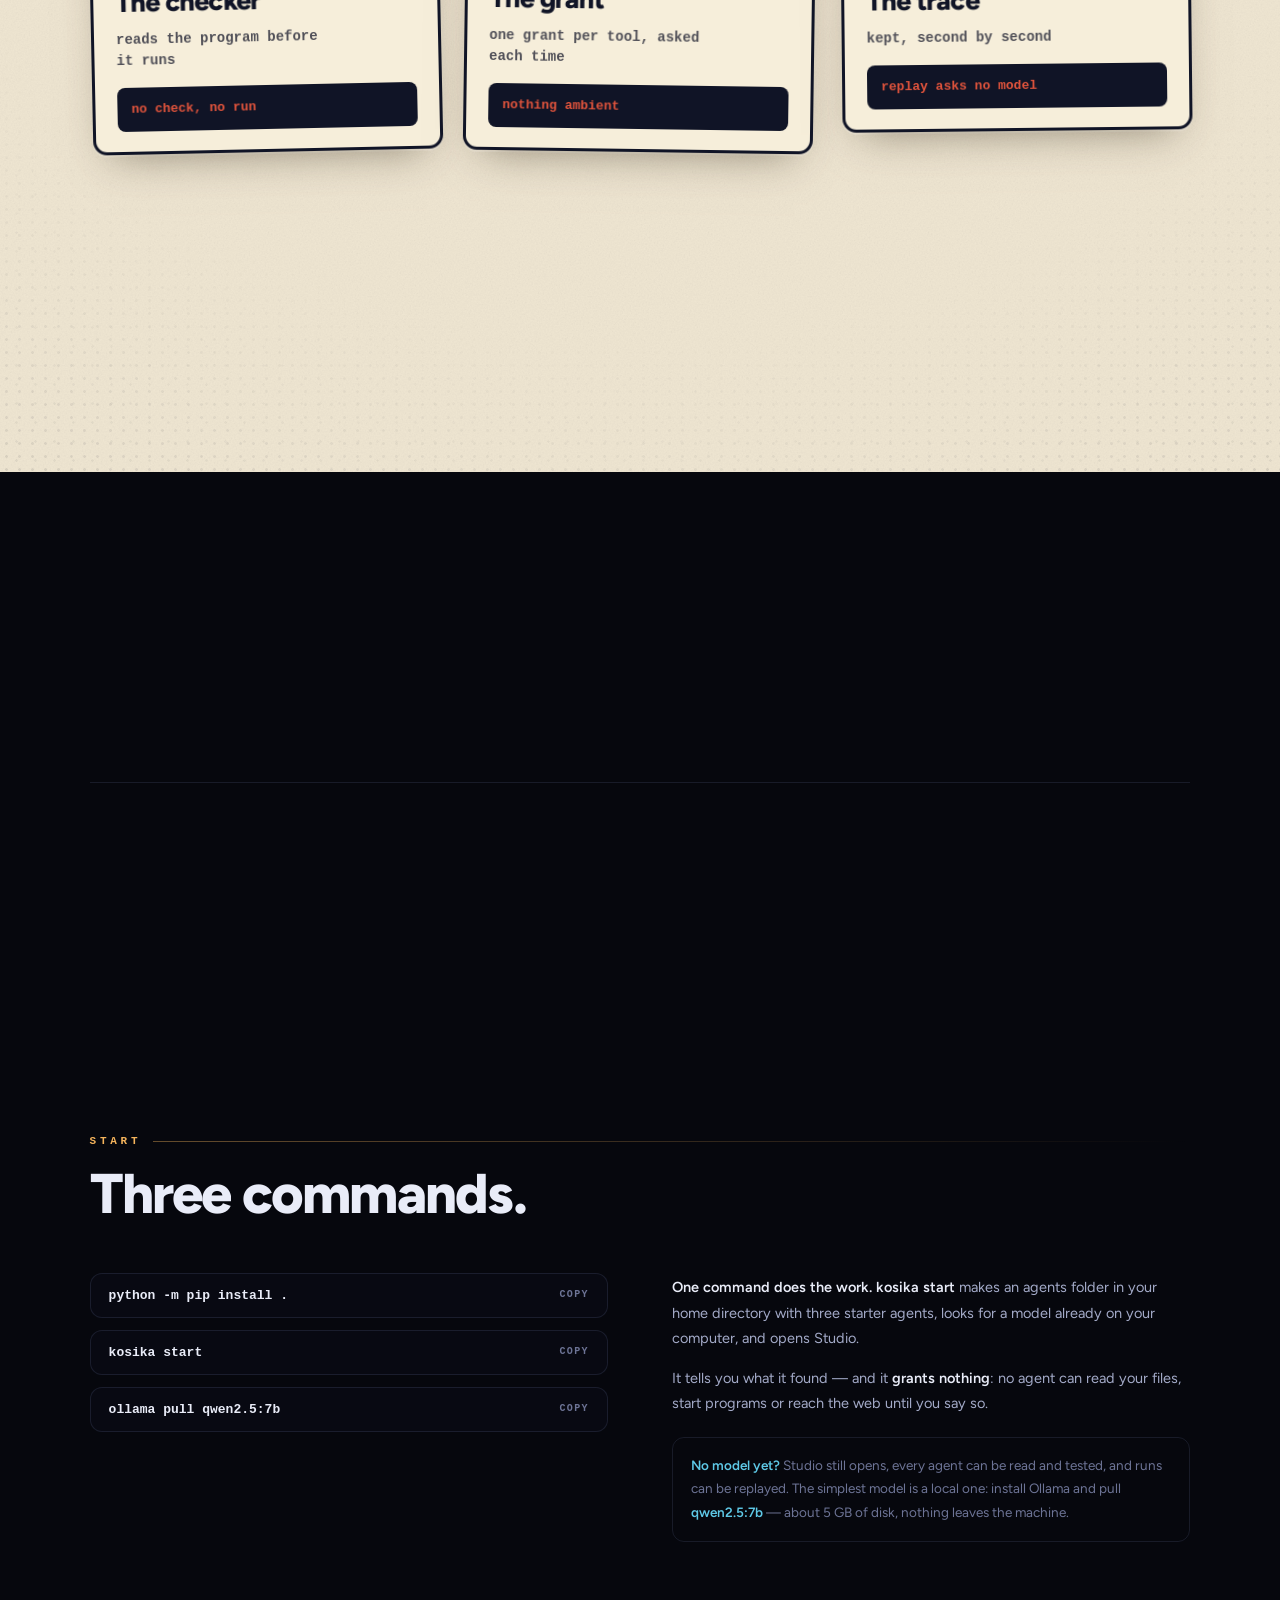
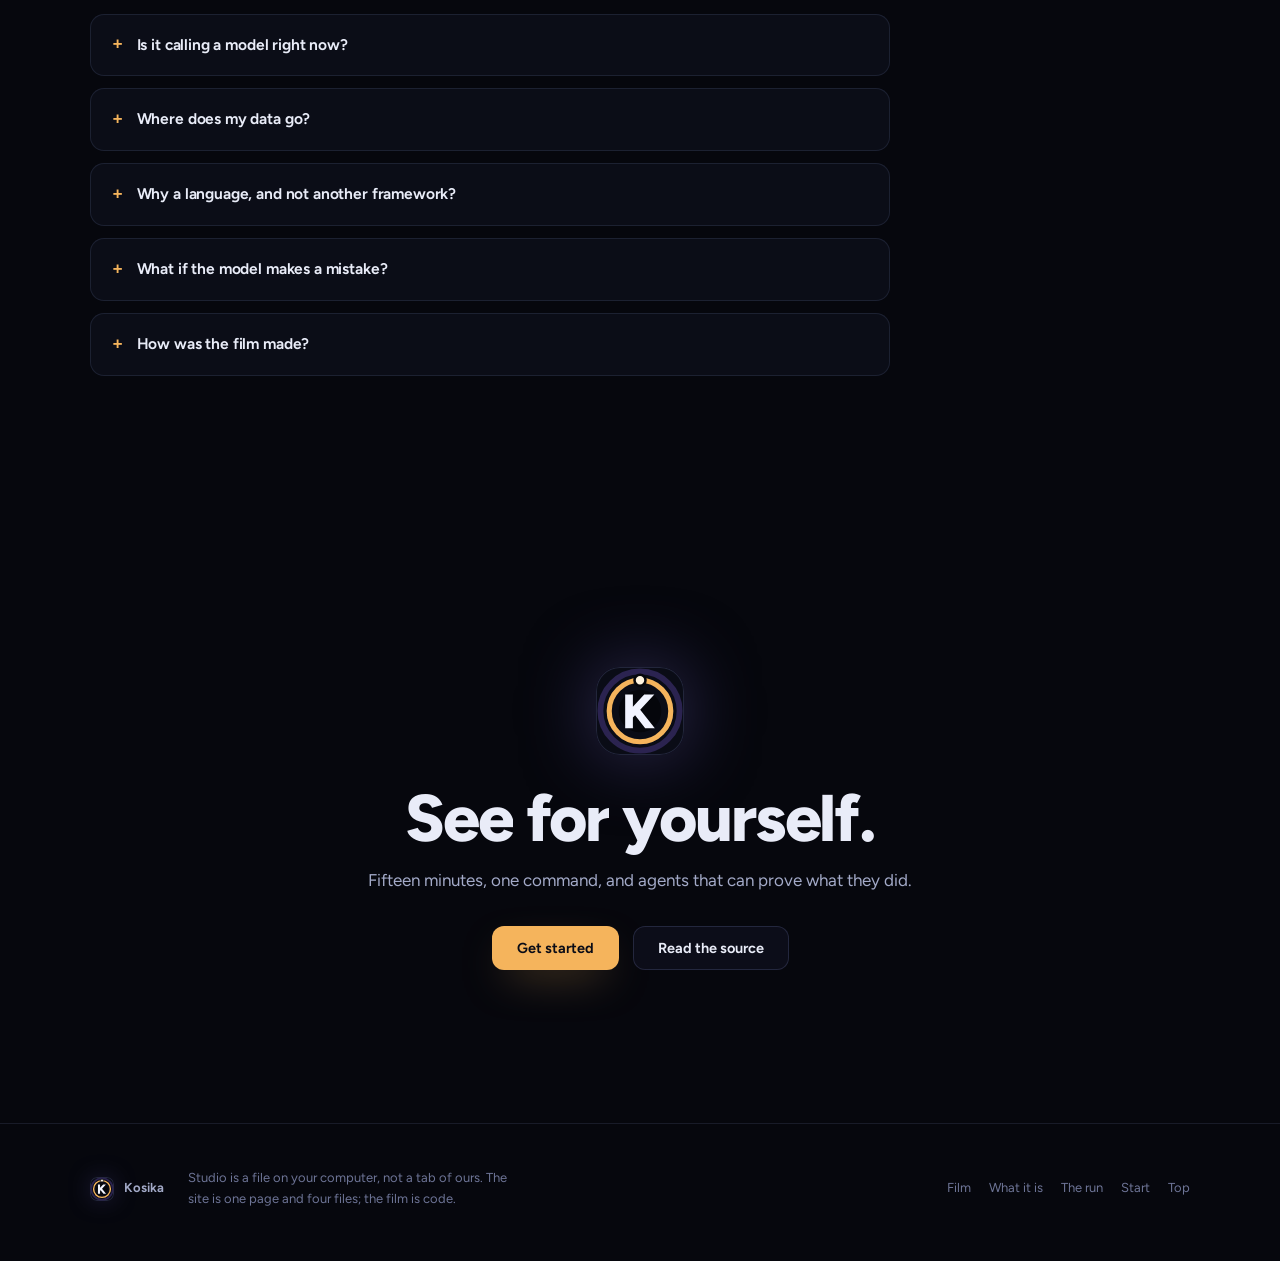
==== commit 54d37531: "Everything on Aryan's laptop, backed up: the studio work not yet committed All the work in the studi" ====
--- a/index.html
+++ b/index.html
@@ -72,22 +72,25 @@
     <video class="hero-film" id="herofilm" src="media/kosika-hero-loop.mp4"
            poster="media/kosika-hero-loop-poster.jpg" muted loop playsinline
            autoplay preload="metadata" aria-hidden="true" tabindex="-1"></video>
+    <!-- two slow fields of colour under everything: the room the page sits
+         in, moving at a pace you notice only if you stop -->
+    <div class="aurora" aria-hidden="true"><i></i><i></i></div>
     <canvas class="orbit-cv" id="orbitcv" aria-hidden="true"></canvas>
     <div class="field" id="field" aria-hidden="true"></div>
     <div class="hero-inner" id="heroinner">
-      <div class="kicker">A language for AI agents · local-first · open about everything</div>
+      <div class="kicker">A language for agents that show their work</div>
       <h1 class="h1" id="hl1">Agents that can prove</h1>
       <h1 class="h1 gold" id="hl2">what they did.</h1>
       <div class="hrule"></div>
-      <p class="lead">Kosika is a programming language for AI agents, and <b>Studio</b> is where you watch them work. Every program is <b>checked before it runs</b>, every power is <b>a grant you gave</b>, and every run is <b>recorded</b> — replayable to any moment, without asking a model anything.</p>
+      <p class="lead">Every program is <b>checked before it runs</b>, every power is <b>a grant you gave</b>, and every run <b>replays without a model</b>.</p>
       <div class="hero-ctas">
         <a class="btn primary" href="#film">Watch the film</a>
         <a class="btn ghost" href="#start">Start in minutes</a>
       </div>
       <div class="hero-meta">
-        <span><i></i>18-second film, all code</span>
-        <span><i></i>1,700+ tests</span>
-        <span><i></i>no account, no cloud</span>
+        <span>18-second film, all code</span>
+        <span>1,700+ tests</span>
+        <span>no account, no cloud</span>
       </div>
     </div>
     <div class="cue" aria-hidden="true"><i></i>scroll</div>
@@ -103,7 +106,10 @@
       <div class="reel rise d1">
         <div class="reel-bar">
           <span class="rec">REC</span>
-          <span class="title">one run, on paper · 1920×1080 · 30 fps</span>
+          <span class="title">one run, on paper — 1920 × 1080, 30 fps</span>
+          <!-- the film's own score, measured: this draws the audio that is
+               actually playing, not a decoration in the shape of one -->
+          <canvas class="spectrum" id="spectrum" width="300" height="36" aria-hidden="true"></canvas>
           <span class="tc" id="tc"><b>0:00.0</b> / 0:18.0</span>
         </div>
         <video id="reel" muted loop playsinline preload="metadata" poster="media/kosika-film-poster.jpg"
@@ -125,9 +131,9 @@
       </div>
 
       <div class="shots">
-        <div class="shot rise"><div class="n">01 · 0:00</div><h3>The dot, and its orbit</h3><p>A point of light draws the ring it will live in. The ring is the run's timeline a second later — nothing is replaced, everything carries.</p></div>
-        <div class="shot rise d1"><div class="n">02 · 0:05</div><h3>One run, scrolled</h3><p>Model, tools, memory, code — the trace of a real assistant run, played by a gold playhead. 1 model call, 22 steps, 88.6 seconds.</p></div>
-        <div class="shot rise d2"><div class="n">03 · 0:08</div><h3>The case file</h3><p>A halftone dot-wipe turns the screen into paper, and three promises get stamped: checked, granted, recorded. Kosi the clerk does the stamping.</p></div>
+        <div class="shot rise"><div class="n">01 / 0:00</div><h3>The dot, and its orbit</h3><p>A point of light draws the ring it will live in. The ring is the run's timeline a second later — nothing is replaced, everything carries.</p></div>
+        <div class="shot rise d1"><div class="n">02 / 0:05</div><h3>One run, scrolled</h3><p>Model, tools, memory, code — the trace of a real assistant run, played by a gold playhead. 1 model call, 22 steps, 88.6 seconds.</p></div>
+        <div class="shot rise d2"><div class="n">03 / 0:08</div><h3>The case file</h3><p>A halftone dot-wipe turns the screen into paper, and three promises get stamped: checked, granted, recorded. Kosi the clerk does the stamping.</p></div>
       </div>
     </div>
   </section>
@@ -155,7 +161,7 @@
           <p>Every run leaves a <b>trace</b>: each model call, each tool, each second. Replay is free and asks no model — press play on the past.</p>
         </div>
         <div class="card rise d3">
-          <div class="glyph"><svg viewBox="0 0 24 24"><use href="#i-gauge"/></svg></div>
+          <div class="glyph"><svg viewBox="0 0 24 24"><use href="#i-gauge" width="24" height="24"/></svg></div>
           <h3>Bounded by real numbers</h3>
           <p>Runs carry <b>budgets</b> — steps, seconds, money. When the budget ends, the run ends. No surprises on the bill.</p>
         </div>
@@ -166,12 +172,23 @@
   <!-- ── the run, scrolled ──────────────────────────────────────── -->
   <section class="run" id="run">
     <div class="run-sticky">
+      <!-- events drifting past the stage, the way they drift past in a trace:
+           small, slow, and gone from a narrow screen and a still page -->
+      <div class="drifters" aria-hidden="true">
+        <span class="drifter d1">step 07 · files.read · 412ms</span>
+        <span class="drifter d2">memory.put · 1 entry</span>
+        <span class="drifter d3">check.ok · 6 nodes</span>
+      </div>
       <div class="wrap" style="width:100%">
         <div class="overline">The recording · one real run, scrolled by you</div>
       </div>
       <div class="orbit">
         <svg viewBox="0 0 680 300" role="img" aria-label="An agent on its orbit: you, the model, memory, tools and files around a checked program">
           <ellipse class="o-orbit" cx="340" cy="150" rx="250" ry="108"/>
+          <!-- the ring is the run's own timeline: the gold arc is how far it has
+               got, and its head is the dot the film travels on -->
+          <path class="o-trace" d="M340 42A250 108 0 0 1 340 258A250 108 0 0 1 340 42"/>
+          <circle class="o-head" id="ohead" cx="340" cy="42" r="3.6"/>
           <g class="o-node" id="n-you"><circle cx="90" cy="150" r="26"/><text x="90" y="147" text-anchor="middle">you</text><text class="sub" x="90" y="160" text-anchor="middle">ask · allow</text></g>
           <g class="o-node" id="n-model"><circle cx="340" cy="42" r="26"/><text x="340" y="39" text-anchor="middle">model</text><text class="sub" x="340" y="52" text-anchor="middle">proposes</text></g>
           <g class="o-node" id="n-tools"><circle cx="530" cy="82" r="26"/><text x="530" y="79" text-anchor="middle">tools</text><text class="sub" x="530" y="92" text-anchor="middle">granted</text></g>
@@ -201,7 +218,7 @@
       <h2 class="rise">One window. <span class="dim">Every answer.</span></h2>
       <p class="lead rise">Studio runs on your machine and shows everything: the agents in your folder, what each is made of, what it did, and exactly <b>what the model was asked</b> — the words, not a summary.</p>
     </div>
-    <div class="window rise d1">
+    <div class="window rise d1 tilt">
       <div class="window-bar"><i></i><i></i><i></i><div class="addr">kosika studio — assistant · a recorded run</div></div>
       <div class="window-body">
         <div class="window-rail">
@@ -229,7 +246,7 @@
             </svg>
           </div>
           <div class="tl" id="mocktl"><div class="tl-ruler" id="mruler"></div><div class="tl-body" id="mlanes" style="cursor:default"></div></div>
-          <div class="wchips"><span class="wchip">1,700+ tests</span><span class="wchip">one file · no cloud</span><span class="wchip">works with no model</span><span class="wchip">replay is free</span></div>
+          <div class="wchips"><span class="wchip">1,700+ tests</span><span class="wchip">one file, no cloud</span><span class="wchip">works with no model</span><span class="wchip">replay is free</span></div>
         </div>
       </div>
     </div>
@@ -248,7 +265,7 @@
         <span class="pchip" style="margin-left:auto;background:none">File 001 / 007</span>
       </div>
       <div class="overline">Filed, not promised</div>
-      <h2>One run, <span style="color:rgba(16,20,38,.42)">on paper.</span></h2>
+      <h2>One run, <span class="dim">on paper.</span></h2>
       <p class="lead">The film's second half is a dossier, because that is the claim: an agent's work should be <b>something you can hold and read</b>. Three stamps, and each one is a mechanism in the language — not a slogan.</p>
 
       <div class="paper-grid">
@@ -327,9 +344,9 @@
       <h2 class="rise">Three commands.</h2>
       <div class="startgrid">
         <div class="rise">
-          <div class="cmd" data-copy="python -m pip install ."><code>python -m pip install .</code><span class="tip">click to copy</span></div>
-          <div class="cmd" data-copy="kosika start"><code>kosika start</code><span class="tip">click to copy</span></div>
-          <div class="cmd" data-copy="ollama pull qwen2.5:7b"><code>ollama pull qwen2.5:7b</code><span class="tip">click to copy</span></div>
+          <button class="cmd" type="button" data-copy="python -m pip install ."><code>python -m pip install .</code><span class="tip" aria-live="polite">copy</span></button>
+          <button class="cmd" type="button" data-copy="kosika start"><code>kosika start</code><span class="tip" aria-live="polite">copy</span></button>
+          <button class="cmd" type="button" data-copy="ollama pull qwen2.5:7b"><code>ollama pull qwen2.5:7b</code><span class="tip" aria-live="polite">copy</span></button>
         </div>
         <div class="startnotes rise d1">
           <p><b>One command does the work.</b> <b>kosika start</b> makes an agents folder in your home directory with three starter agents, looks for a model already on your computer, and opens Studio.</p>
--- a/assets/site.css
+++ b/assets/site.css
@@ -1,7 +1,14 @@
 /* Kosika Studio — the site.
    Two worlds in one document: the screen (ink, gold, indigo) and the paper
    (cream, halftone, stamps). Everything moves on a spring, and the reader's
-   scroll is the timeline. */
+   scroll is the timeline.
+
+   Motion system, after the motion-showreel craft notes: one main movement at
+   a time, entrances 0.4–0.6s, exits always quicker (0.2–0.3s), siblings
+   60ms apart, overshoot on anything that lands, nothing animated but
+   transform and opacity. The tracked-caps labels and the hairline overline
+   are this site's own editorial system (kept on purpose); everything else
+   follows the floor. */
 
 @font-face {
   font-family: "Figtree";
@@ -31,22 +38,32 @@
   --navy: #101426;
   --red: #e2543c;
 
+  /* one accent tint, so the gold is mixed in one place */
+  --accent-soft: rgba(245, 180, 92, .34);
+  --accent-line: rgba(245, 180, 92, .55);
+
   --display: "Figtree", system-ui, -apple-system, sans-serif;
   --mono: ui-monospace, "Cascadia Mono", "SF Mono", Consolas, monospace;
+  /* the motion character: settle = no rebound, spring = lands with a little,
+     snap = hard start and a long glide */
   --settle: cubic-bezier(.16, 1, .3, 1);
   --snap: cubic-bezier(.23, 1, .32, 1);
+  --spring: cubic-bezier(.18, 1.16, .34, 1);
+  --in: .55s;
+  --out: .22s;
+  --stag: 60ms;
   color-scheme: dark;
 }
 
 * { box-sizing: border-box; }
 html { scroll-behavior: smooth; }
+html, body { overflow-x: clip; }
 body {
   margin: 0;
   background: var(--bg);
   color: var(--ink);
-  font: 15.5px/1.6 var(--display), system-ui, sans-serif;
+  font: 16px/1.6 var(--display), system-ui, sans-serif;
   -webkit-font-smoothing: antialiased;
-  overflow-x: hidden;
 }
 ::selection { background: rgba(154, 140, 255, .38); }
 ::-webkit-scrollbar { width: 10px; }
@@ -55,6 +72,13 @@
 
 a { color: var(--accent); text-decoration: none; }
 a:hover { text-decoration: underline; text-underline-offset: 3px; }
+/* focus is a state, not a fade: it arrives at once, on every control */
+:focus-visible {
+  outline: 2px solid var(--accent); outline-offset: 3px; border-radius: 4px;
+  transition: none;
+}
+.paper :focus-visible { outline-color: #8a3f2c; }
+.btn.primary:focus-visible, .bar .cta:focus-visible { outline-color: var(--ink); }
 .skip { position: absolute; left: -999px; }
 .skip:focus { left: 16px; top: 16px; z-index: 99; background: var(--accent); color: #0a0c16; padding: 10px 16px; border-radius: 8px; }
 
@@ -105,16 +129,26 @@
 section { position: relative; padding: 14vh 7vw; scroll-margin-top: 72px; }
 .wrap { max-width: 1220px; margin: 0 auto; }
 .overline { font: 700 11px/1 var(--mono); letter-spacing: .34em; text-transform: uppercase; color: var(--accent); display: flex; align-items: center; gap: 12px; }
-.overline::after { content: ""; flex: 1; height: 1px; background: linear-gradient(90deg, rgba(245, 180, 92, .4), transparent); }
-h2 { font: 800 clamp(32px, 4.6vw, 56px)/1.03 var(--display); letter-spacing: -.032em; margin: 18px 0 14px; }
+.overline::after { content: ""; flex: 1; height: 1px; background: linear-gradient(90deg, rgba(245, 180, 92, .4), transparent); transform: scaleX(0); transform-origin: left; transition: transform .75s var(--settle) .1s; }
+.overline.in::after, .overline:not(.rise)::after { transform: scaleX(1); }
+h2 { font: 800 clamp(32px, 4.6vw, 56px)/1.03 var(--display); letter-spacing: -.032em; margin: 18px 0 14px; text-wrap: balance; }
 h2 .dim { color: var(--faint); }
 h3 { letter-spacing: -.015em; }
-.lead { color: var(--soft); max-width: 64ch; font-size: 17px; }
+.lead { color: var(--soft); max-width: 64ch; font-size: 17px; text-wrap: pretty; }
 .lead b { color: var(--ink); font-weight: 650; }
 .mono { font-family: var(--mono); }
-.rise { opacity: .001; transform: translateY(38px); transition: opacity .9s var(--settle), transform .9s var(--settle); }
+.rise { opacity: 0; transform: translateY(22px); transition: opacity var(--in) var(--settle), transform var(--in) var(--settle); }
 .rise.in { opacity: 1; transform: none; }
-.rise.d1 { transition-delay: .08s; } .rise.d2 { transition-delay: .16s; } .rise.d3 { transition-delay: .24s; } .rise.d4 { transition-delay: .32s; }
+.rise.d1 { transition-delay: var(--stag); } .rise.d2 { transition-delay: calc(var(--stag) * 2); }
+.rise.d3 { transition-delay: calc(var(--stag) * 3); } .rise.d4 { transition-delay: calc(var(--stag) * 4); }
+.rise.d5 { transition-delay: calc(var(--stag) * 5); }
+
+/* a section headline hands its entrance to its own words: each one rises out
+   of a mask, in reading order. The parent does not fade too — one movement. */
+h2.kinetic { opacity: 1 !important; transform: none !important; transition: none !important; }
+.hw { display: inline-block; overflow: clip; vertical-align: bottom; padding-bottom: .1em; margin-bottom: -.1em; }
+.hi { display: inline-block; transform: translateY(103%); opacity: 0; transition: transform .66s var(--settle), opacity .42s linear; }
+h2.kinetic.in .hi { transform: none; opacity: 1; transition-delay: var(--d, 0s); }
 
 /* ── hero ───────────────────────────────────────────────────────── */
 .hero { min-height: 100vh; display: grid; place-items: center; overflow: clip; padding: 13vh 7vw 8vh; }
@@ -124,16 +158,16 @@
    the type never has to fight it. */
 .hero-film {
   position: absolute; inset: 0; width: 100%; height: 100%; object-fit: cover;
-  z-index: 0; pointer-events: none; opacity: .3;
+  z-index: 0; pointer-events: none;  opacity: .22;
   /* cropped past the recording's clock when the loop was made: we want its
      lanes and its light, not another set of numbers over the headline */
-  filter: blur(3.5px) saturate(1.15) brightness(.92) contrast(1.02);
+  filter: blur(9px) saturate(1.1) brightness(.9) contrast(1.02);
   -webkit-mask-image: radial-gradient(120% 104% at 50% 46%, #000 34%, rgba(0, 0, 0, .55) 72%, transparent 94%);
   mask-image: radial-gradient(120% 104% at 50% 46%, #000 34%, rgba(0, 0, 0, .55) 72%, transparent 94%);
   transform: translate3d(var(--fx, 0px), var(--fy, 0px), 0) scale(1.12);
   transition: transform 1.2s var(--settle);
 }
-.hero-inner { position: relative; z-index: 2; text-align: center; max-width: 1100px; will-change: transform, opacity; }
+.hero-inner { position: relative; z-index: 2; text-align: center; max-width: min(1100px, 100%); min-width: 0; }
 /* the light the headline gives off — a soft field, not a per-letter shadow:
    the letters are clipped word by word as they rise, and a clipped shadow
    leaves visible rectangles behind the type. */
@@ -144,37 +178,55 @@
     radial-gradient(44% 34% at 50% 72%, rgba(245, 180, 92, .15), transparent 72%);
   pointer-events: none;
 }
-.kicker { display: inline-flex; align-items: center; gap: 10px; font: 650 11px/1 var(--mono); letter-spacing: .3em; text-transform: uppercase; color: var(--faint); margin-bottom: 30px; }
+/* the one label above the headline: a sentence in the body face, not an
+   eyebrow in tracked capitals, with a gold rule for the eye to enter on */
+.kicker { display: inline-flex; align-items: center; justify-content: center; flex-wrap: wrap; gap: 10px; max-width: 100%; font: 550 13px/1.3 var(--display); letter-spacing: .005em; color: var(--soft); margin-bottom: 26px; text-wrap: balance; }
 /* a halo in the page colour: the orbit's hairline passes behind the type, and
    inside a letter this thin a line reads as a smudge — push it back a little. */
 .kicker, .hero .lead, .hero-meta { text-shadow: 0 0 9px var(--bg), 0 0 18px var(--bg), 0 0 30px var(--bg); }
-.kicker::before { content: ""; width: 7px; height: 7px; border-radius: 50%; background: var(--accent); animation: pulse 2.4s ease-in-out infinite; }
+.kicker::before { content: ""; width: 20px; height: 1px; background: var(--accent-line); }
 @keyframes pulse { 0%, 100% { opacity: .45; } 50% { opacity: 1; } }
-.h1 { margin: 0; font-weight: 800; font-size: clamp(44px, 8.2vw, 116px); line-height: .97; letter-spacing: -.035em; color: var(--ink); }
+.h1 { margin: 0; font-weight: 800; font-size: clamp(44px, 8.2vw, 116px); line-height: .97; letter-spacing: -.035em; color: var(--ink); text-wrap: balance; }
 .h1.gold { color: var(--accent); }
 .h1 .w { display: inline-block; overflow: clip; padding-bottom: .09em; margin-bottom: -.09em; vertical-align: bottom; }
 .h1 .l { display: inline-block; transform: translateY(115%) rotate(5deg); will-change: transform; }
-.live .h1 .l { animation: letterUp 1.05s var(--settle) forwards; animation-delay: var(--d, .3s); }
+.live .h1 .l { animation: letterUp .78s var(--settle) forwards; animation-delay: var(--d, .18s); }
 @keyframes letterUp { to { transform: none; } }
-.hrule { width: min(420px, 52vw); height: 1px; margin: 34px auto 0; background: linear-gradient(90deg, transparent, rgba(245, 180, 92, .7), transparent); transform: scaleX(0); transition: transform 1.3s var(--settle) 1.35s; }
+.hrule { width: min(420px, 52vw); height: 1px; margin: 30px auto 0; background: linear-gradient(90deg, transparent, rgba(245, 180, 92, .7), transparent); transform: scaleX(0); transition: transform .9s var(--settle) .68s; }
 .live .hrule { transform: scaleX(1); }
-.hero .lead { margin: 28px auto 0; opacity: 0; transform: translateY(14px); transition: opacity 1s var(--settle) 1.55s, transform 1s var(--settle) 1.55s; }
+.hero .lead { margin: 26px auto 0; max-width: 52ch; font-size: 16.5px; opacity: 0; transform: translateY(12px); transition: opacity var(--in) var(--settle) .8s, transform var(--in) var(--settle) .8s; }
 .live .hero .lead { opacity: 1; transform: none; }
-.hero-ctas { display: flex; gap: 14px; justify-content: center; align-items: center; margin-top: 36px; flex-wrap: wrap; opacity: 0; transform: translateY(12px); transition: opacity 1s var(--settle) 1.8s, transform 1s var(--settle) 1.8s; }
+.hero-ctas { display: flex; gap: 14px; justify-content: center; align-items: center; margin-top: 32px; flex-wrap: wrap; opacity: 0; transform: translateY(10px); transition: opacity var(--in) var(--settle) .95s, transform var(--in) var(--settle) .95s; }
 .live .hero-ctas { opacity: 1; transform: none; }
 .btn { display: inline-flex; align-items: center; gap: 9px; font: 650 14.5px var(--display); padding: 13px 25px; border-radius: 12px; border: 0; cursor: pointer; }
-.btn.primary { color: #0a0c16; background: var(--accent); box-shadow: 0 16px 44px -16px rgba(245, 180, 92, .6); transition: transform .35s var(--snap), filter .3s; }
+.btn.primary { color: #0a0c16; background: var(--accent); box-shadow: 0 16px 44px -16px rgba(245, 180, 92, .6); transition: transform .35s var(--spring), filter .3s; }
 .btn.primary:hover { text-decoration: none; filter: brightness(1.07); transform: translateY(-2px); }
-.btn.ghost { color: var(--ink); background: var(--glass); box-shadow: inset 0 0 0 1px var(--glass-edge); backdrop-filter: blur(8px); -webkit-backdrop-filter: blur(8px); transition: box-shadow .3s, transform .35s var(--snap); }
+.btn.primary:active { transform: translateY(0) scale(.985); transition-duration: 90ms; }
+.btn.ghost { color: var(--ink); background: var(--glass); box-shadow: inset 0 0 0 1px var(--glass-edge); backdrop-filter: blur(8px); -webkit-backdrop-filter: blur(8px); transition: box-shadow .3s, transform .35s var(--spring); }
+.btn.ghost:active { transform: translateY(0) scale(.985); transition-duration: 90ms; }
 .btn.ghost:hover { text-decoration: none; box-shadow: inset 0 0 0 1px rgba(245, 180, 92, .5); transform: translateY(-2px); }
-.hero-meta { display: flex; gap: 22px; justify-content: center; margin-top: 34px; font: 600 11.5px/1 var(--mono); letter-spacing: .16em; text-transform: uppercase; color: var(--faint); flex-wrap: wrap; opacity: 0; transition: opacity 1s var(--settle) 2.05s; }
+/* the buttons lean a few pixels toward the pointer. One transform, already on a
+   spring; the hover lift rides on top of it rather than replacing it. */
+.hero-ctas .btn, .bar .cta { transform: translate3d(var(--mx, 0px), var(--my, 0px), 0); }
+.hero-ctas .btn:hover, .bar .cta:hover { transform: translate3d(var(--mx, 0px), calc(var(--my, 0px) - 2px), 0); }
+.hero-ctas .btn:active { transform: translate3d(var(--mx, 0px), var(--my, 0px), 0) scale(.985); }
+.bar .cta { transition: transform .32s var(--spring), filter .3s; }
+.hero-meta { display: flex; gap: 30px; justify-content: center; margin-top: 30px; font: 550 12px/1 var(--mono); letter-spacing: .1em; color: var(--faint); flex-wrap: wrap; opacity: 0; transition: opacity var(--in) var(--settle) 1.12s; }
 .live .hero-meta { opacity: 1; }
-.hero-meta span { display: inline-flex; align-items: center; gap: 8px; }
-.hero-meta i { width: 4px; height: 4px; border-radius: 50%; background: var(--accent); opacity: .8; }
+.hero-meta span { display: inline-flex; align-items: center; }
 .cue { position: absolute; left: 50%; bottom: 1.6vh; transform: translateX(-50%); display: grid; justify-items: center; gap: 8px; font: 700 10px/1 var(--mono); letter-spacing: .42em; text-transform: uppercase; color: var(--faint); z-index: 2; }
 .cue i { width: 1px; height: 36px; background: linear-gradient(180deg, transparent, rgba(245, 180, 92, .7)); position: relative; overflow: hidden; }
 .cue i::after { content: ""; position: absolute; left: 0; top: -45%; width: 100%; height: 42%; background: var(--ink); animation: cue 2.2s cubic-bezier(.65, 0, .35, 1) infinite; }
 @keyframes cue { to { top: 112%; } }
+/* two fields of light, drifting at 30-odd seconds. Transform only, on their
+   own compositor layers, so the headline never waits on them. */
+.aurora { position: absolute; inset: -12% -8%; z-index: 0; pointer-events: none; filter: blur(64px) saturate(1.15); opacity: .55; }
+.aurora i { position: absolute; display: block; border-radius: 50%; mix-blend-mode: screen; will-change: transform; }
+.aurora i:nth-child(1) { left: -6%; top: -10%; width: 58vmax; height: 40vmax; background: radial-gradient(closest-side, rgba(139, 124, 246, .3), rgba(139, 124, 246, .06) 62%, transparent 78%); animation: driftA 34s ease-in-out infinite alternate; }
+.aurora i:nth-child(2) { right: -8%; bottom: -12%; width: 52vmax; height: 36vmax; background: radial-gradient(closest-side, rgba(245, 180, 92, .2), rgba(245, 180, 92, .05) 60%, transparent 78%); animation: driftB 44s ease-in-out infinite alternate; }
+@keyframes driftA { from { transform: translate3d(0, 0, 0) scale(1); } to { transform: translate3d(7vw, 5vh, 0) scale(1.14); } }
+@keyframes driftB { from { transform: translate3d(0, 0, 0) scale(1.08); } to { transform: translate3d(-6vw, -4vh, 0) scale(.94); } }
+
 .field { position: absolute; inset: 0; z-index: 1; pointer-events: none; }
 .fx { position: absolute; will-change: transform; }
 .fx > i { display: grid; place-items: center; width: 100%; height: 100%; font: 650 10.5px/1 var(--mono); letter-spacing: .16em; text-transform: uppercase; font-style: normal; color: rgba(233, 236, 248, .72); background: var(--glass); border: 1px solid var(--glass-edge); border-radius: 10px; box-shadow: 0 22px 60px -26px rgba(0, 0, 0, .8); backdrop-filter: blur(7px); -webkit-backdrop-filter: blur(7px); animation: drift var(--drift, 9s) ease-in-out var(--delay, 0s) infinite alternate; }
@@ -193,12 +245,17 @@
 .reel-bar .rec { display: inline-flex; align-items: center; gap: 7px; font: 700 10px/1 var(--mono); letter-spacing: .2em; color: var(--bad); }
 .reel-bar .rec::before { content: ""; width: 7px; height: 7px; border-radius: 50%; background: var(--bad); animation: pulse 1.6s infinite; }
 .reel-bar .title { font: 600 11.5px/1 var(--mono); color: var(--soft); letter-spacing: .06em; }
-.reel-bar .tc { margin-left: auto; font: 600 11.5px/1 var(--mono); color: var(--faint); font-variant-numeric: tabular-nums; }
+/* the score, as it plays: 48 bars of the film's own audio */
+.spectrum { margin-left: auto; width: 132px; height: 18px; opacity: .9; }
+@media (max-width: 760px) { .spectrum { display: none; } }
+.reel-bar .tc { margin-left: 4px; font: 600 11.5px/1 var(--mono); color: var(--faint); font-variant-numeric: tabular-nums; }
 .reel-bar .tc b { color: var(--accent); font-weight: 600; }
-.reel video { width: 100%; aspect-ratio: 16 / 9; background: #05060b; display: block; }
+/* the camera: a slow push in over the length of the film, driven by its own
+   clock so pausing holds the frame still */
+.reel video { width: 100%; aspect-ratio: 16 / 9; background: #05060b; display: block; transform-origin: 50% 42%; will-change: transform; }
 .reel-foot { display: flex; align-items: center; gap: 14px; padding: 14px 18px; border-top: 1px solid var(--line); flex-wrap: wrap; }
 .reel-foot .note { font: 550 12.5px/1.5 var(--mono); color: var(--faint); }
-.iconbtn { display: inline-flex; align-items: center; gap: 8px; font: 650 12px var(--display); color: var(--ink); background: rgba(148, 160, 220, .1); border: 1px solid var(--line); padding: 9px 14px; border-radius: 9px; cursor: pointer; transition: background .3s, box-shadow .3s; }
+.iconbtn { display: inline-flex; align-items: center; justify-content: center; min-height: 44px; gap: 8px; font: 650 12px var(--display); color: var(--ink); background: rgba(148, 160, 220, .1); border: 1px solid var(--line); padding: 9px 14px; border-radius: 9px; cursor: pointer; transition: background .3s, box-shadow .3s; }
 .iconbtn:hover { background: rgba(148, 160, 220, .18); box-shadow: inset 0 0 0 1px rgba(245, 180, 92, .35); }
 .iconbtn svg { width: 14px; height: 14px; fill: none; stroke: currentColor; stroke-width: 1.9; stroke-linecap: round; stroke-linejoin: round; }
 .shots { display: grid; grid-template-columns: repeat(3, 1fr); gap: 18px; margin-top: 30px; }
@@ -215,7 +272,11 @@
 .card:hover { transform: translateY(-4px); border-color: rgba(245, 180, 92, .4); box-shadow: 0 24px 60px -30px rgba(245, 180, 92, .35); }
 .card:hover::after { opacity: 1; }
 .card .glyph { width: 42px; height: 42px; border-radius: 12px; display: grid; place-items: center; background: rgba(245, 180, 92, .1); box-shadow: inset 0 0 0 1px rgba(245, 180, 92, .3); margin-bottom: 18px; }
-.card .glyph svg { width: 22px; height: 22px; fill: none; stroke: var(--accent); stroke-width: 1.6; stroke-linecap: round; stroke-linejoin: round; }
+.card .glyph svg { width: 22px; height: 22px; fill: none; stroke: var(--accent); stroke-width: 1.6; stroke-linecap: round; stroke-linejoin: round; transition: transform .5s var(--spring); }
+.card .glyph::after { content: ""; position: absolute; inset: 0; border-radius: inherit; box-shadow: inset 0 0 0 1px var(--accent-line); opacity: 0; transition: opacity .3s, transform .5s var(--spring); transform: scale(.82); }
+.card .glyph { position: relative; }
+.card:hover .glyph svg, .card:focus-within .glyph svg { transform: scale(1.08) rotate(-4deg); }
+.card:hover .glyph::after, .card:focus-within .glyph::after { opacity: 1; transform: scale(1); }
 .card h3 { margin: 0 0 8px; font-size: 19px; font-weight: 700; }
 .card p { margin: 0; color: var(--soft); font-size: 14.5px; line-height: 1.65; }
 .card p b { color: var(--ink); font-weight: 600; }
@@ -223,19 +284,45 @@
 /* ── the run, scrolled ──────────────────────────────────────────── */
 .run { height: 320vh; padding: 0; }
 .run-sticky { position: sticky; top: 0; height: 100vh; display: grid; grid-template-rows: auto minmax(0, 1fr) auto; gap: 1.4vh; padding: 9vh 7vw 5vh; }
-.orbit { min-height: 0; display: grid; place-items: center; }
-.orbit svg { width: min(1120px, 100%); max-height: 56vh; }
+/* the margins of the stage, where the trace's own lines drift past */
+.drifters { position: absolute; inset: 0; pointer-events: none; z-index: 1; }
+.drifter { position: absolute; font: 600 10.5px/1 var(--mono); letter-spacing: .1em; color: rgba(163, 170, 200, .5); white-space: nowrap; animation: drift var(--dd, 14s) ease-in-out infinite alternate; }
+.drifter::before { content: ""; display: inline-block; width: 4px; height: 4px; border-radius: 50%; background: var(--accent-soft); margin-right: 8px; vertical-align: middle; }
+.drifter.d1 { left: 2.4vw; top: 30%; --dd: 16s; }
+.drifter.d2 { left: 1.6vw; bottom: 30%; --dd: 19s; animation-delay: -4s; }
+.drifter.d3 { right: 2vw; top: 22%; --dd: 17s; animation-delay: -8s; }
+@media (max-width: 1180px) { .drifters { display: none; } }
+.orbit { min-height: 0; display: grid; place-items: center; transition: transform .6s var(--spring); }
+/* the one expensive moment in a run: the stage leans in while the model is
+   being asked, and eases back when the answer lands */
+.run.asking .orbit { transform: scale(1.035); }
+.orbit svg { width: min(1120px, 100%); max-height: 56vh; will-change: transform; }
 .o-node circle { fill: #0d0f1c; stroke: var(--line); stroke-width: 1; transition: stroke .4s, fill .4s, filter .4s; }
 .o-node text { fill: var(--soft); font: 600 11px var(--mono); letter-spacing: .08em; }
 .o-node .sub { fill: var(--faint); font-size: 9px; }
 .o-node.seen circle { stroke: rgba(148, 160, 220, .45); }
 .o-node.now circle { fill: rgba(245, 180, 92, .14); stroke: var(--accent); filter: drop-shadow(0 0 12px rgba(245, 180, 92, .5)); }
+.o-node.ask circle { stroke: var(--accent); animation: askBreath 1.9s ease-in-out infinite alternate; }
+/* a beat landing sends one ring out from the node that took it.
+   The descendant selectors beat `.o-node circle`, which paints every circle. */
+.o-node .o-wave, .o-core .o-wave { fill: none; stroke: var(--accent); stroke-width: 1.1; transform-box: fill-box; transform-origin: center; pointer-events: none; animation: wave .85s var(--settle) forwards; }
+@keyframes wave { from { transform: scale(1); opacity: .85; } to { transform: scale(2.6); opacity: 0; } }
+@keyframes askBreath { from { filter: drop-shadow(0 0 8px rgba(245, 180, 92, .35)); } to { filter: drop-shadow(0 0 20px rgba(245, 180, 92, .7)); } }
 .o-node.now text { fill: var(--ink); }
 .o-core circle { fill: #05060b; stroke: rgba(139, 124, 246, .55); stroke-width: 1.4; transition: stroke .4s, filter .4s; }
 .o-core.now circle { stroke: var(--accent); filter: drop-shadow(0 0 16px rgba(245, 180, 92, .6)); }
 .o-core text { fill: var(--ink); font: 750 14px var(--display); text-anchor: middle; }
 .o-core .sub { fill: var(--faint); font: 600 9px var(--mono); }
+/* the run's progress, drawn where the film draws it: one gold arc round the
+   orbit, its head the same dot. The dash length is the ellipse's perimeter
+   (~1169.2 user units, Ramanujan) so the arc is proportional to the scroll. */
 .o-orbit { fill: none; stroke: rgba(139, 124, 246, .22); stroke-dasharray: 2 7; }
+.o-trace {
+  fill: none; stroke: var(--accent); stroke-width: 1.7; stroke-linecap: round;
+  stroke-dasharray: 1169.2; stroke-dashoffset: 1169.2;
+  filter: drop-shadow(0 0 5px rgba(245, 180, 92, .45));
+}
+.o-head { fill: #fff4e2; opacity: 0; transition: opacity .35s var(--settle); filter: drop-shadow(0 0 7px rgba(245, 180, 92, .85)); }
 .read { display: flex; align-items: baseline; gap: 26px; flex-wrap: wrap; }
 .time { font: 700 clamp(34px, 5.4vw, 66px)/1 var(--mono); letter-spacing: -.03em; font-variant-numeric: tabular-nums; }
 .time b { color: var(--accent); }
@@ -258,13 +345,16 @@
 .tl-clip { box-shadow: inset 0 0 0 1px rgba(233, 236, 248, .07); }
 .tl-clip.seen { filter: saturate(1.2) brightness(1.12); }
 .tl-clip.seen span { opacity: 1; }
-.tl-playhead { position: absolute; top: 0; bottom: 0; width: 2px; background: var(--bad); box-shadow: 0 0 10px rgba(242, 109, 126, .65); z-index: 2; }
+.tl-playhead { position: absolute; top: 0; bottom: 0; left: 0; width: 2px; background: var(--bad); box-shadow: 0 0 10px rgba(242, 109, 126, .65); z-index: 2; transform: translate3d(0, 0, 0); will-change: transform; }
 .tl-playhead::before { content: ""; position: absolute; top: -1px; left: -4px; border: 5px solid transparent; border-top-color: var(--bad); }
 .perf { position: absolute; left: 0; right: 0; bottom: 0; height: 12px; background: repeating-linear-gradient(90deg, rgba(245, 180, 92, .24) 0 12px, transparent 12px 26px); opacity: .5; }
 .progress { position: absolute; left: 0; bottom: 0; height: 3px; width: 100%; transform-origin: left; background: var(--accent); transform: scaleX(0); }
 .run-note { text-align: center; color: var(--faint); font: 550 12.5px var(--mono); padding: 2vh 7vw 8vh; }
 
 /* ── studio window ──────────────────────────────────────────────── */
+/* it arrives as a product shot does: tipped back, then squared up */
+.window.tilt { opacity: 0; transform: perspective(1500px) rotateX(9deg) translateY(26px) scale(.985); transform-origin: 50% 6%; transition: opacity .55s linear, transform 1s var(--spring); }
+.window.tilt.in { opacity: 1; transform: none; }
 .window { max-width: 1080px; margin: 44px auto 0; border-radius: 18px; border: 1px solid var(--glass-edge); background: rgba(10, 12, 22, .82); box-shadow: 0 60px 140px -50px rgba(0, 0, 0, .9), 0 0 0 1px rgba(139, 124, 246, .08); overflow: hidden; backdrop-filter: blur(16px); -webkit-backdrop-filter: blur(16px); }
 .window-bar { display: flex; align-items: center; gap: 8px; padding: 12px 16px; border-bottom: 1px solid var(--line); }
 .window-bar i { width: 10px; height: 10px; border-radius: 50%; background: rgba(148, 160, 220, .25); }
@@ -317,6 +407,7 @@
 .paper .overline { color: #8a3f2c; }
 .paper .overline::after { background: linear-gradient(90deg, rgba(138, 63, 44, .4), transparent); }
 .paper h2 { color: var(--navy); }
+.paper h2 .dim { color: rgba(16, 20, 38, .42); }
 .paper .lead { color: rgba(16, 20, 38, .74); }
 .paper .lead b { color: var(--navy); }
 .chips { display: flex; gap: 10px; flex-wrap: wrap; margin-bottom: 20px; }
@@ -327,8 +418,8 @@
 .exhibit {
   position: relative; overflow: hidden; background: #f6eeda; border: 3px solid var(--navy); border-radius: 14px;
   padding: 22px 22px 20px; box-shadow: 0 18px 40px -18px rgba(46, 34, 14, .5);
-  transform: translateY(60px) rotate(var(--rot, -1.2deg)); opacity: 0;
-  transition: transform .95s var(--snap), opacity .7s ease;
+  transform: translateY(44px) rotate(var(--rot, -1.2deg)); opacity: 0;
+  transition: transform .7s var(--snap), opacity .45s ease;
   filter: drop-shadow(0 2px 0 rgba(255, 250, 238, .5));
 }
 .exhibit.in { transform: translateY(0) rotate(var(--rot, -1.2deg)); opacity: 1; }
@@ -340,12 +431,15 @@
 .exhibit h3 { margin: 0 0 6px; font-size: 27px; font-weight: 800; letter-spacing: -.03em; }
 .exhibit .sub { font: 600 14px/1.5 var(--mono); color: rgba(16, 20, 38, .72); margin: 0 0 16px; padding-right: 78px; }
 .exhibit .exbar { background: var(--navy); color: var(--red); font: 600 13px/1.2 var(--mono); padding: 14px; border-radius: 8px; }
+/* the stamp lands on the exhibit's artwork, the way a stamp lands on a page:
+   never across the note that says what the stamp means */
 .stamp {
-  position: absolute; right: 14px; bottom: 66px; padding: 9px 16px 8px;
+  position: absolute; right: 16px; top: 26px; padding: 9px 16px 8px;
   font: 900 20px/1 var(--mono); letter-spacing: .04em; color: var(--red);
   border: 3.5px solid currentColor; border-radius: 8px; background: rgba(246, 238, 218, .55);
   transform: rotate(-7deg) scale(2.4); opacity: 0;
-  transition: transform .12s cubic-bezier(.2, .9, .3, 1), opacity .1s;
+  /* it lands: overshoot, then hold. 0.3s in, nothing on the way out */
+  transition: transform .3s var(--spring), opacity .1s linear;
   box-shadow: inset 0 0 0 1.5px rgba(246, 238, 218, .9);
 }
 .stamp.green { color: #1f6f63; } .stamp.indigo { color: #3b3a8f; }
@@ -365,15 +459,19 @@
 /* ── numbers ────────────────────────────────────────────────────── */
 .numbers { padding-top: 12vh; padding-bottom: 12vh; }
 .stats { display: grid; grid-template-columns: repeat(auto-fit, minmax(160px, 1fr)); gap: 28px; margin-top: 44px; border-top: 1px solid var(--line); padding-top: 32px; }
-.stat .v { font: 800 clamp(34px, 4.2vw, 54px)/1 var(--display); letter-spacing: -.04em; font-variant-numeric: tabular-nums; }
+.stat .v { font: 800 clamp(34px, 4.2vw, 54px)/1 var(--display); letter-spacing: -.04em; font-variant-numeric: tabular-nums; position: relative; padding-bottom: 10px; }
+/* the number's own rule draws after it settles: follow-through, not another fade */
+.stat .v::after { content: ""; position: absolute; left: 0; bottom: 2px; height: 1px; width: 100%; background: linear-gradient(90deg, var(--accent-soft), transparent 78%); transform: scaleX(0); transform-origin: left; transition: transform .7s var(--settle) .1s; }
+.stat.counted .v::after { transform: scaleX(1); }
 .stat .v small { font-size: .42em; font-weight: 700; letter-spacing: 0; color: var(--faint); margin-left: 4px; }
 .stat .k { margin-top: 8px; font: 650 11px/1.4 var(--mono); letter-spacing: .16em; text-transform: uppercase; color: var(--faint); }
 
 /* ── start ──────────────────────────────────────────────────────── */
 .startgrid { display: grid; grid-template-columns: minmax(0, 1fr) minmax(0, 1fr); gap: 5vw; align-items: start; margin-top: 38px; }
 @media (max-width: 900px) { .startgrid { grid-template-columns: 1fr; } }
-.cmd { display: flex; align-items: center; gap: 14px; background: rgba(10, 12, 22, .72); border: 1px solid var(--line); border-radius: 12px; padding: 14px 18px; margin: 12px 0; cursor: pointer; transition: border-color .3s, transform .3s var(--snap); }
+.cmd { display: flex; align-items: center; gap: 14px; width: 100%; text-align: left; font: inherit; color: inherit; background: rgba(10, 12, 22, .72); border: 1px solid var(--line); border-radius: 12px; padding: 14px 18px; margin: 12px 0; cursor: pointer; transition: border-color .3s, transform .3s var(--spring); }
 .cmd:hover { border-color: rgba(245, 180, 92, .45); transform: translateX(3px); }
+.cmd:active { transform: translateX(1px) scale(.995); transition-duration: 90ms; }
 .cmd code { font: 650 13px var(--mono); color: var(--ink); flex: 1; }
 .cmd .tip { font: 650 10px/1 var(--mono); letter-spacing: .14em; text-transform: uppercase; color: var(--faint); }
 .cmd.copied .tip { color: var(--ok); }
@@ -419,9 +517,9 @@
   /* a phone has no room for a film behind the type (and no data to spare) */
   .hero-film { display: none; }
   .hero { padding: 12vh 6vw 9vh; }
-  .kicker { font-size: 9.5px; letter-spacing: .22em; margin-bottom: 24px; }
+  .kicker { font-size: 12px; gap: 8px; margin-bottom: 22px; padding-inline: 4vw; }
   .hero-inner::before { left: -8%; right: -8%; }
-  .hero .lead { font-size: 15.5px; }
+  .hero .lead { font-size: 15.5px; max-width: 100%; }
 }
 @media (max-height: 840px) {
   .cue { display: none; }
@@ -432,10 +530,22 @@
 @media (prefers-reduced-motion: reduce) {
   html { scroll-behavior: auto; }
   .fx > i, .cue i::after, .kicker::before, .reel-bar .rec::before { animation: none !important; }
+  .aurora { display: none; }
+  .spectrum { display: none; }
+  .o-wave { display: none; }
+  .drifters { display: none; }
+  .window.tilt { opacity: 1; transform: none; transition: none; }
   .h1 .l { transform: none !important; }
   .rise, .exhibit { opacity: 1 !important; transform: none !important; }
   .hero-film { display: none; }
   .stamp { transition: none; }
+  .reel video { transform: none !important; }
+  .orbit, .run.asking .orbit { transform: none !important; transition: none; }
+  .stat .v::after { transform: scaleX(1); transition: none; }
+  .o-node.ask circle { animation: none; }
+  /* the ring still says how far along the run got: full, and still */
+  .o-trace { stroke-dashoffset: 0 !important; }
+  .o-head { opacity: 0 !important; }
   .run { height: auto !important; }
   .run-sticky { position: static !important; height: auto !important; }
   .grain, .wipe { display: none; }
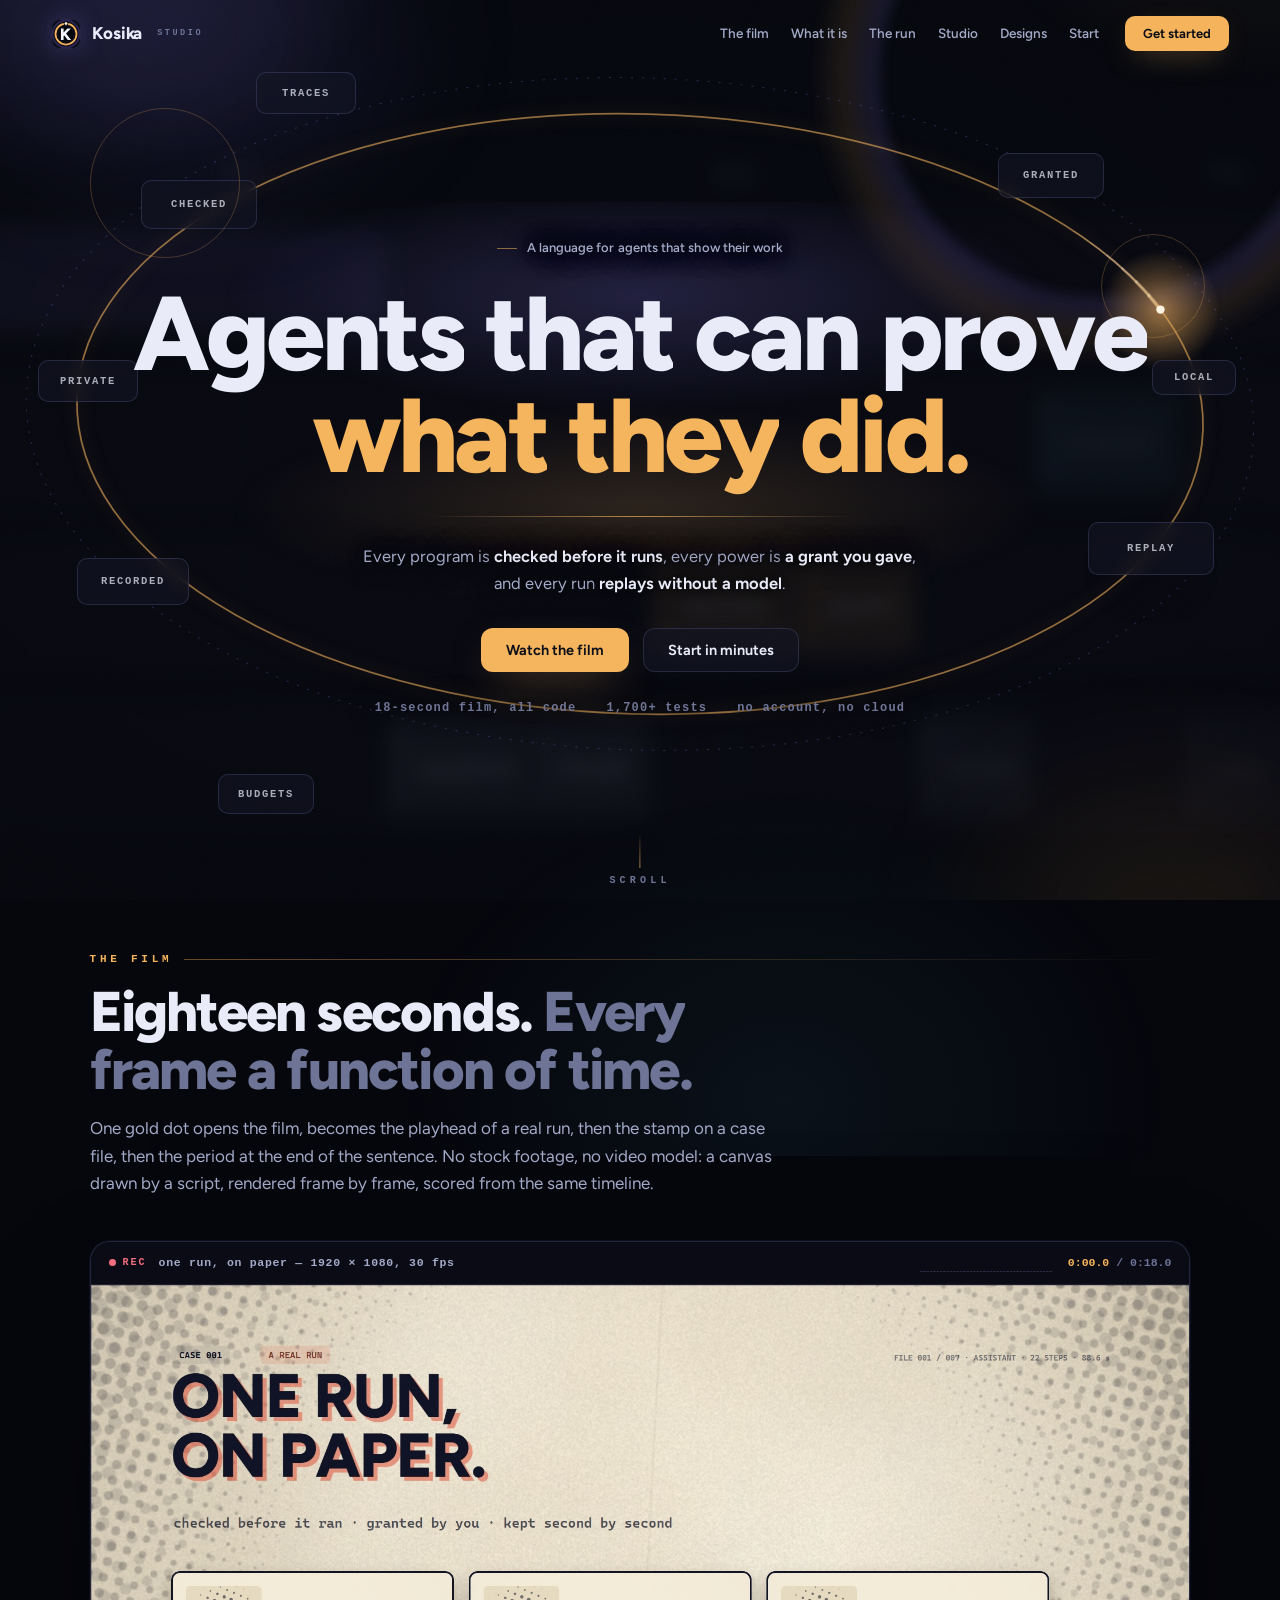
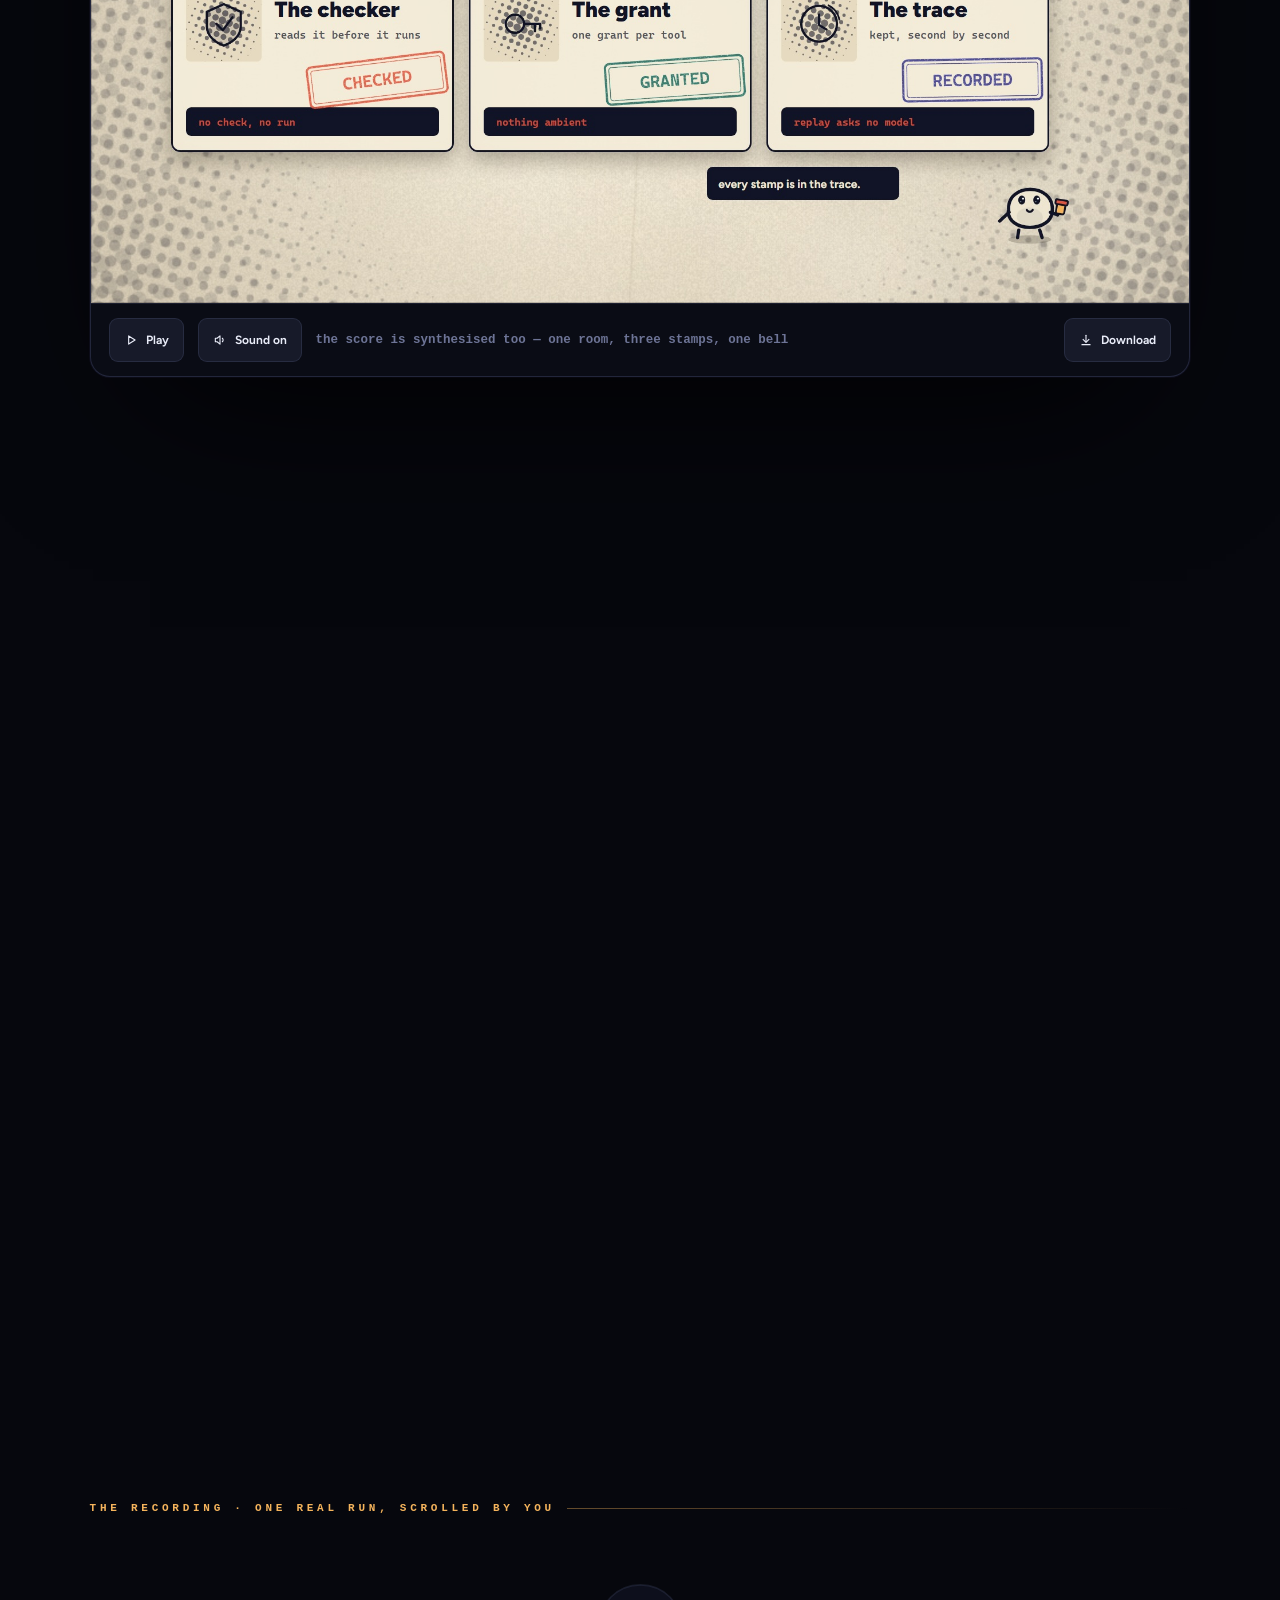
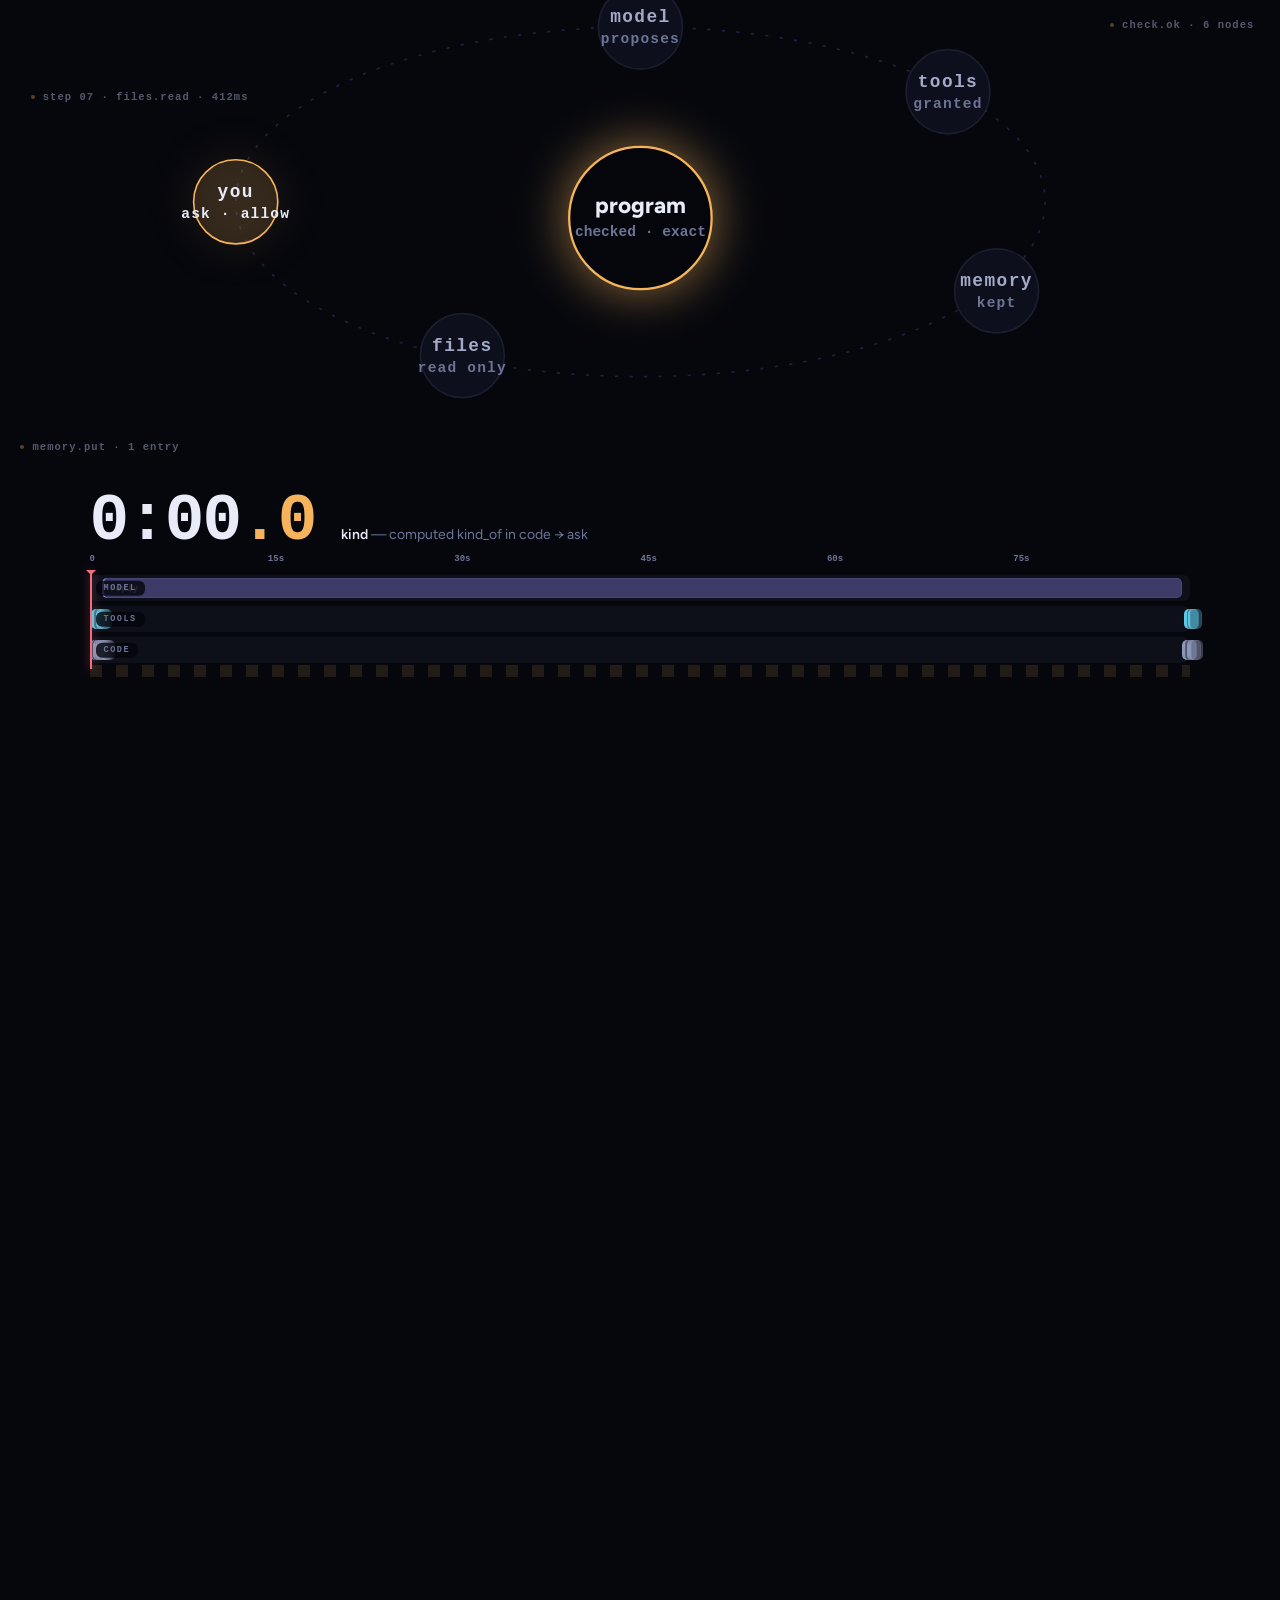
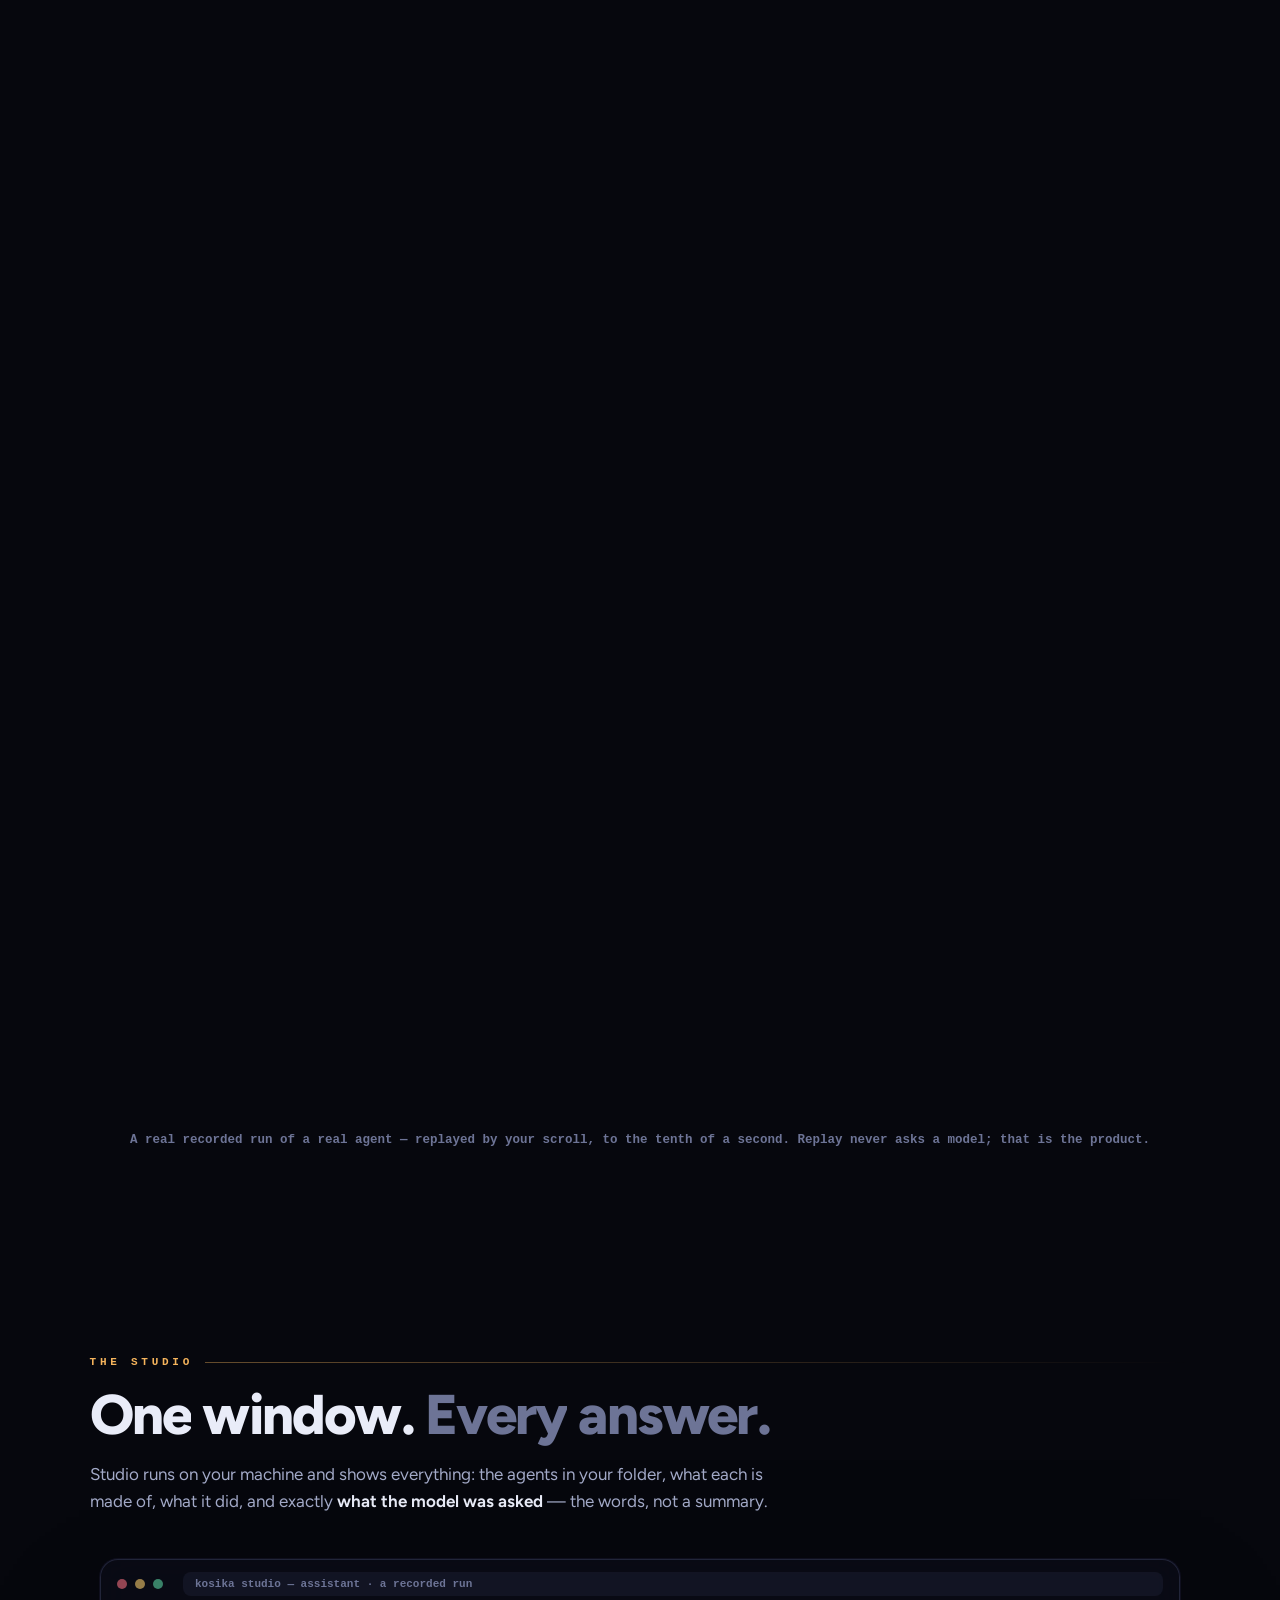
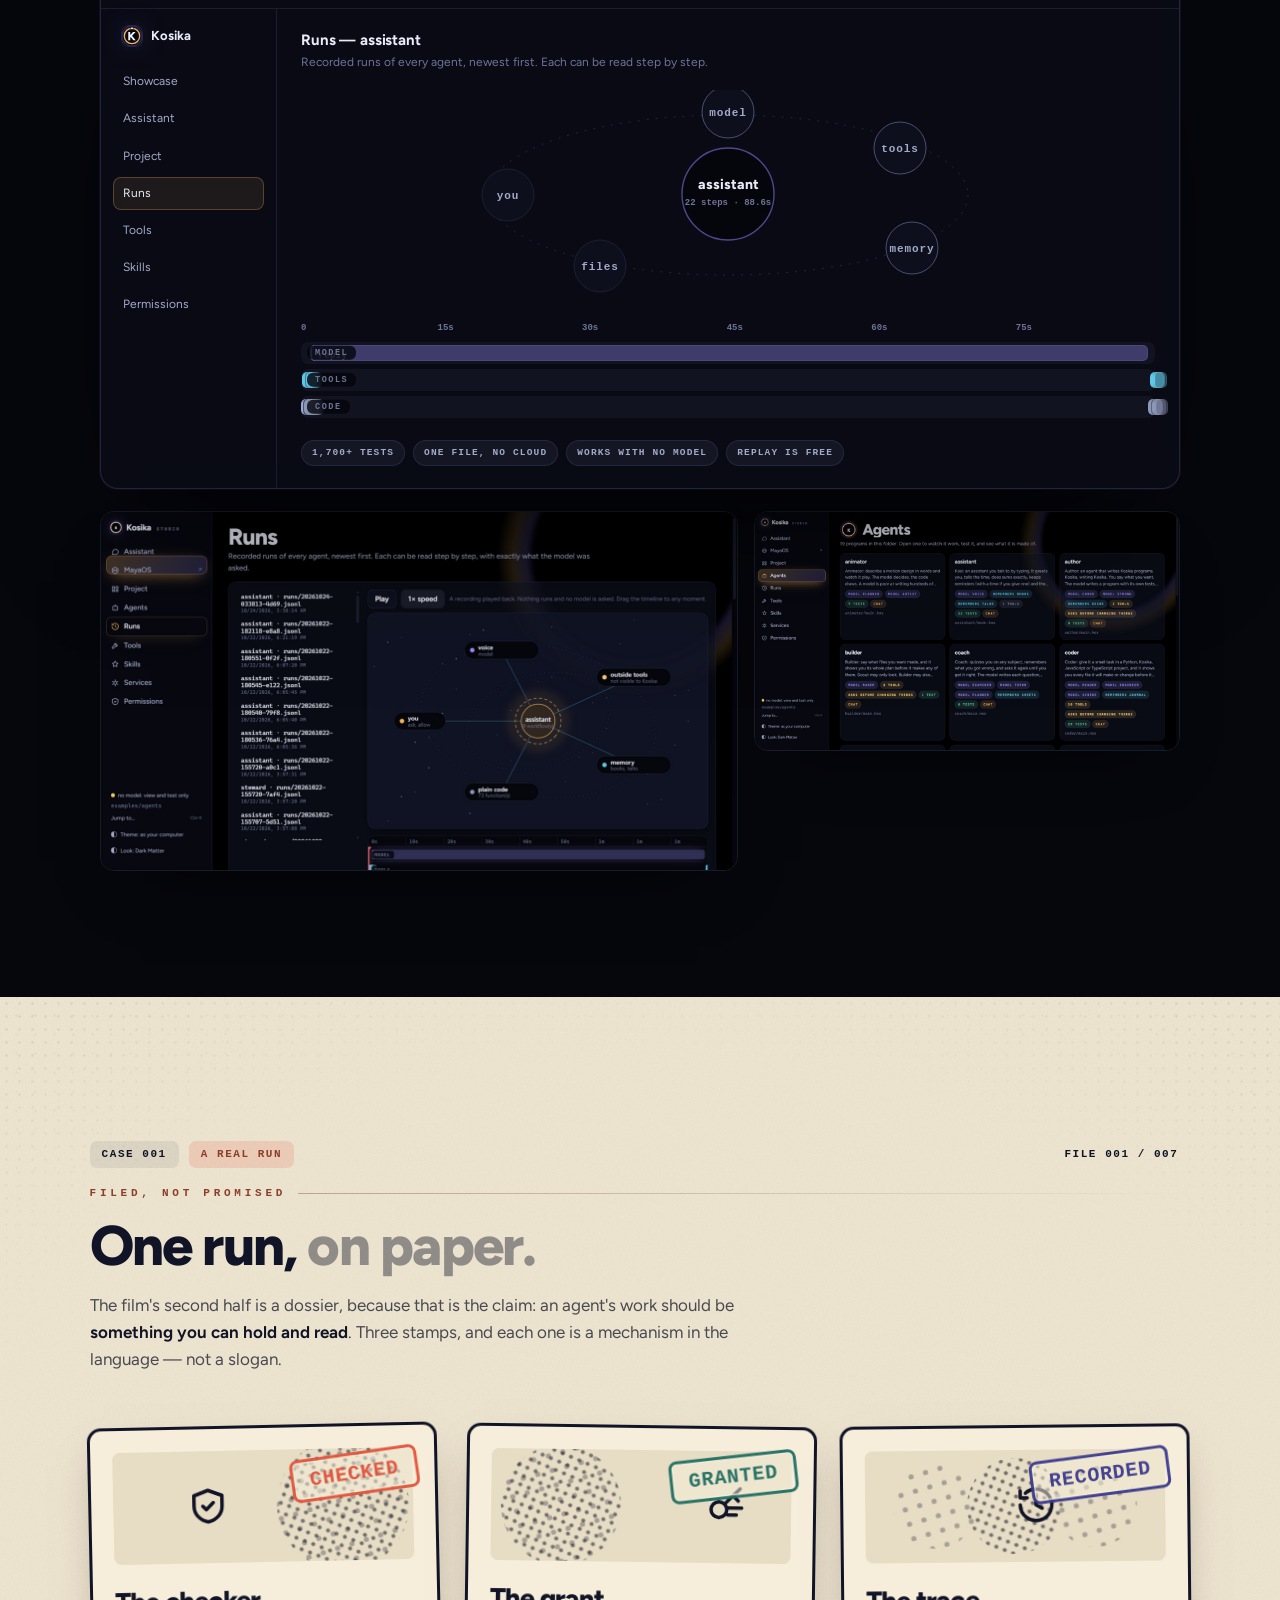
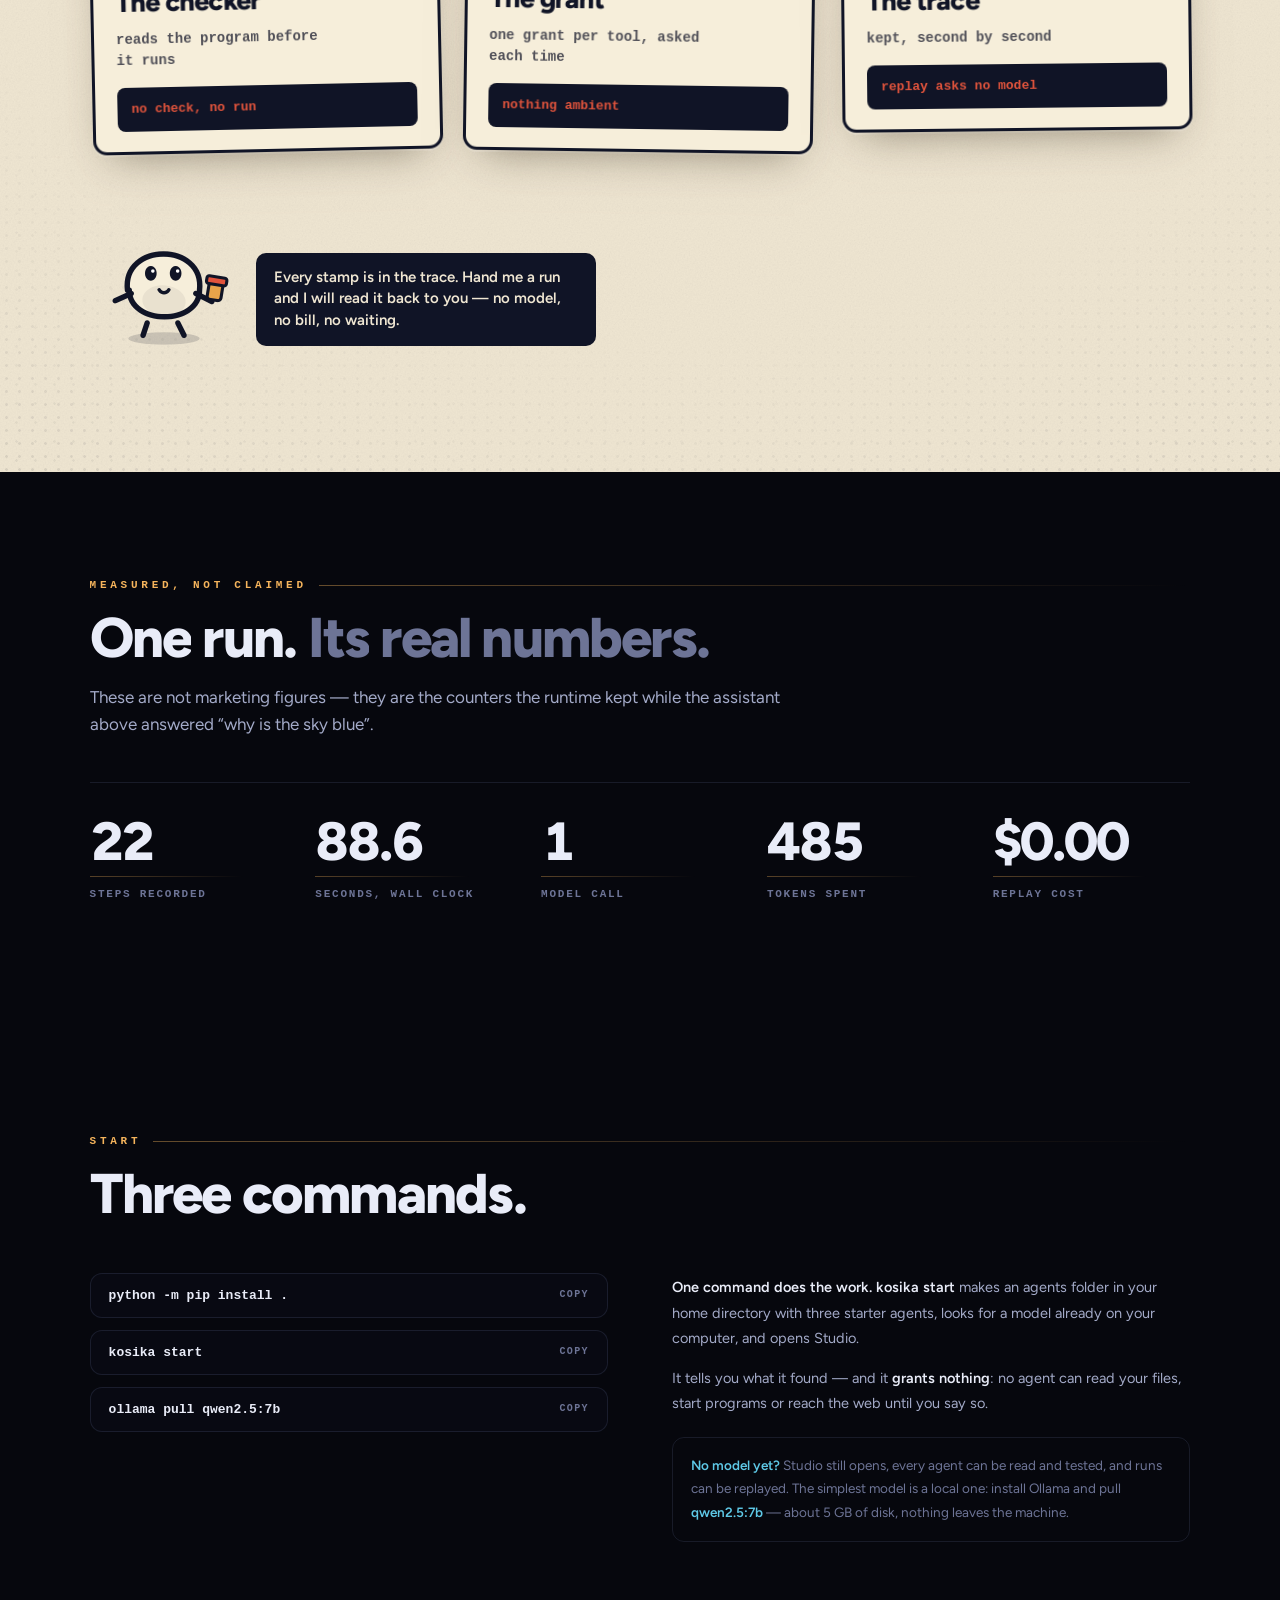
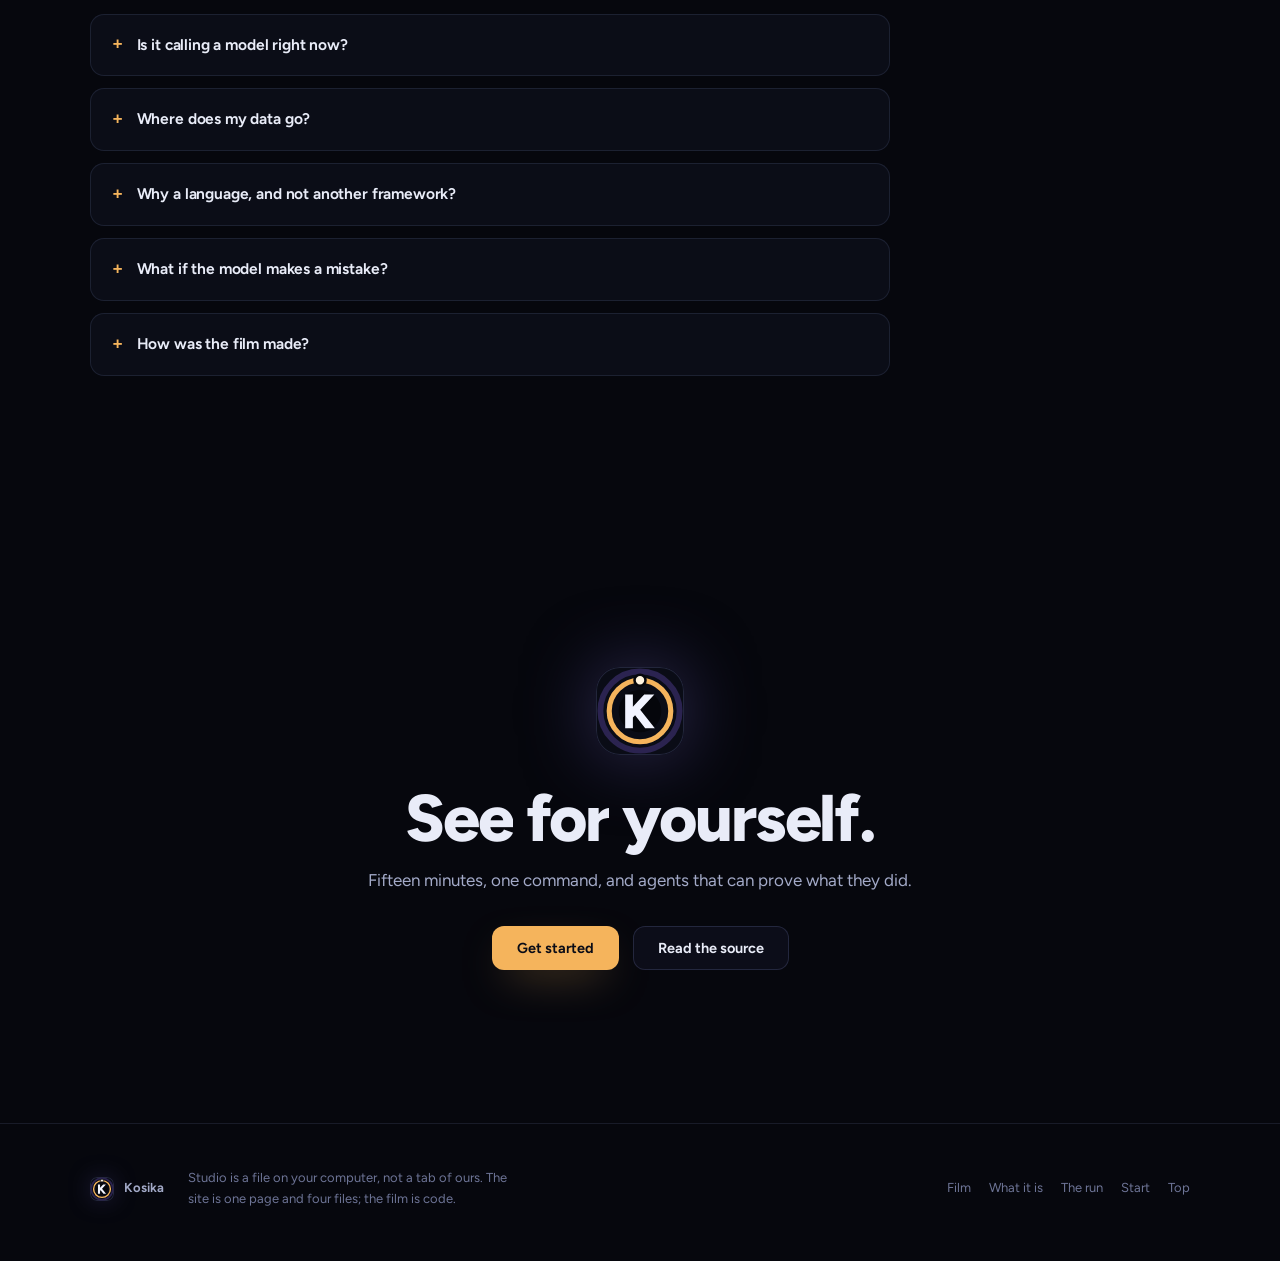
==== commit 73f7f9a5: "Stand on its own: README, paths to sister repos, licence Split out of blackhole8080-darkmatter/kosik" ====
--- a/index.html
+++ b/index.html
@@ -9,12 +9,12 @@
 <meta property="og:title" content="Kosika Studio — agents that can prove what they did">
 <meta property="og:description" content="A language for AI agents that shows its work. An 18-second film, a real recorded run, and the Studio that replays it.">
 <meta property="og:type" content="website">
-<meta property="og:url" content="https://blackhole8080-darkmatter.github.io/kosika/">
-<meta property="og:image" content="https://blackhole8080-darkmatter.github.io/kosika/media/kosika-film-poster.jpg">
+<meta property="og:url" content="https://blackhole8080-darkmatter.github.io/kosika-site/">
+<meta property="og:image" content="https://blackhole8080-darkmatter.github.io/kosika-site/media/kosika-film-poster.jpg">
 <meta property="og:image:width" content="1920">
 <meta property="og:image:height" content="1080">
 <meta name="twitter:card" content="summary_large_image">
-<link rel="canonical" href="https://blackhole8080-darkmatter.github.io/kosika/">
+<link rel="canonical" href="https://blackhole8080-darkmatter.github.io/kosika-site/">
 <link rel="icon" href="assets/mark.svg" type="image/svg+xml">
 <link rel="apple-touch-icon" href="media/kosika-mark.png">
 <link rel="preload" href="fonts/Figtree.ttf" as="font" type="font/ttf" crossorigin>
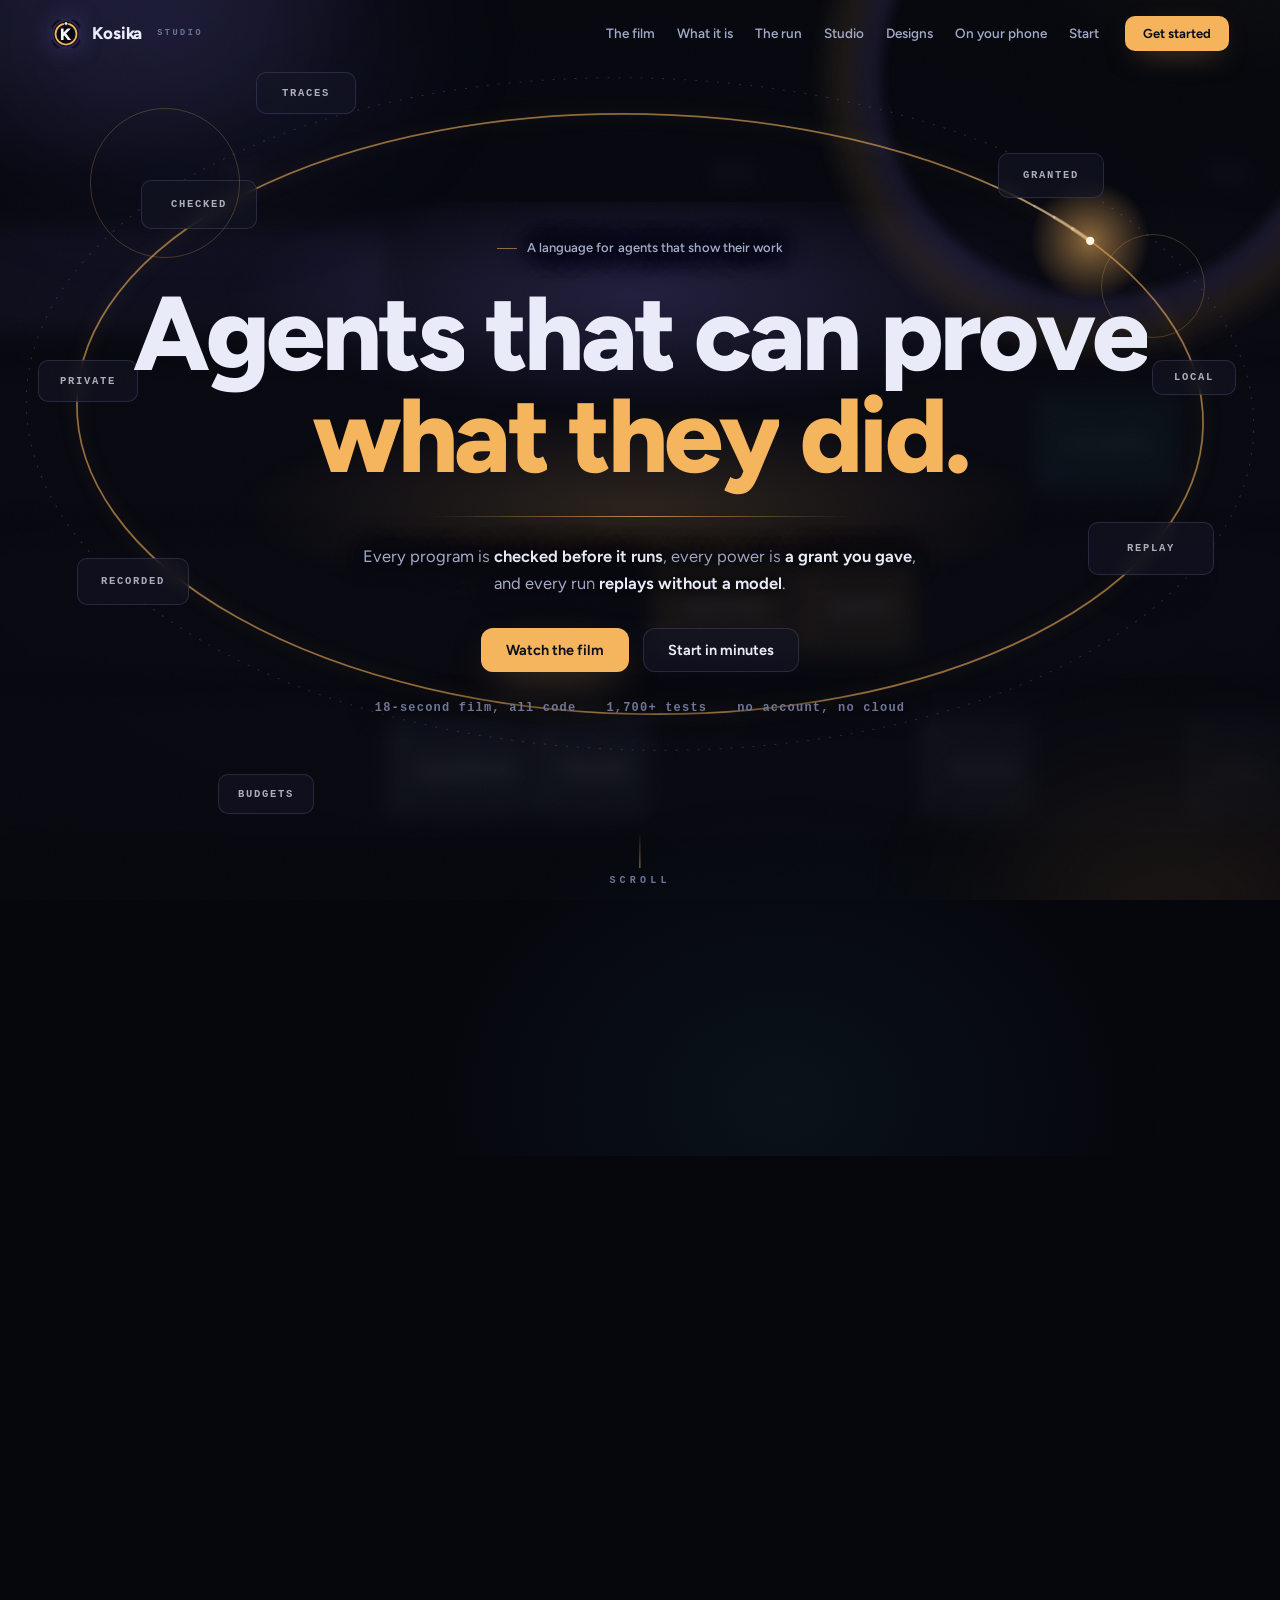
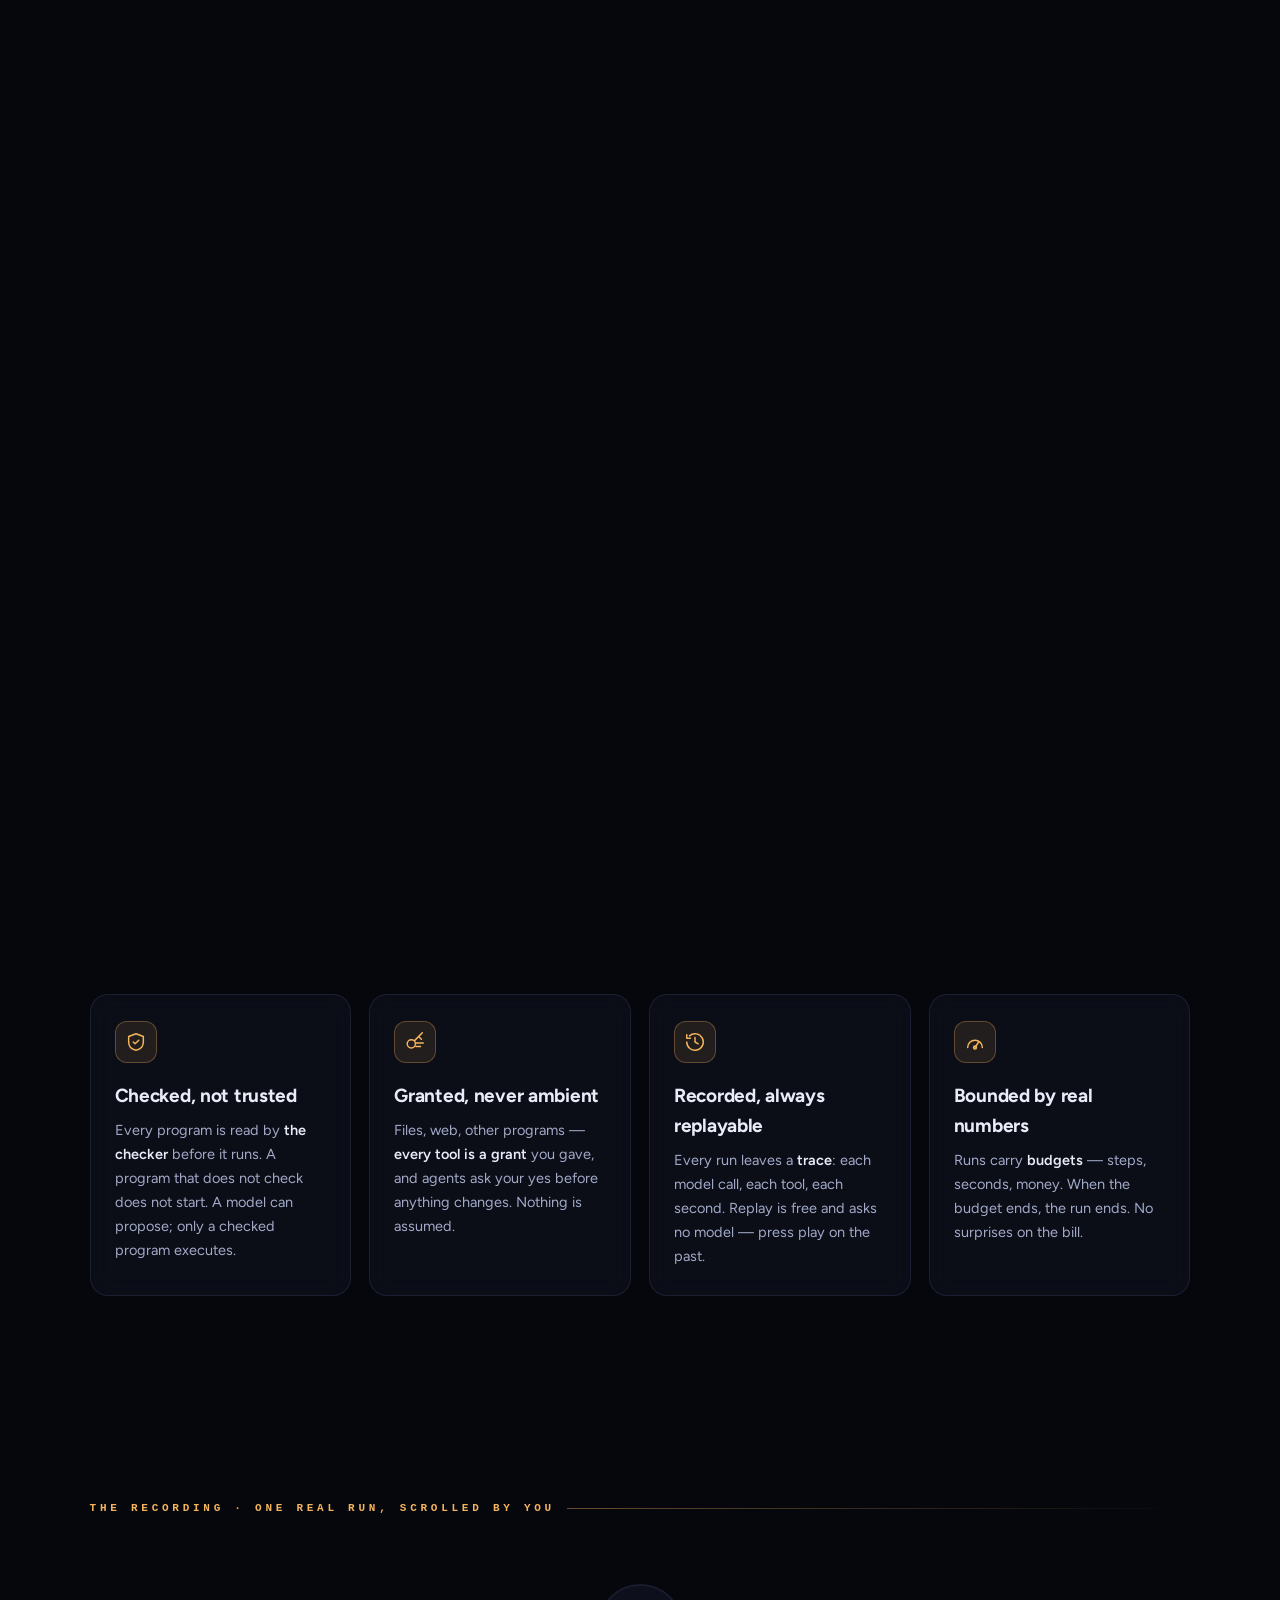
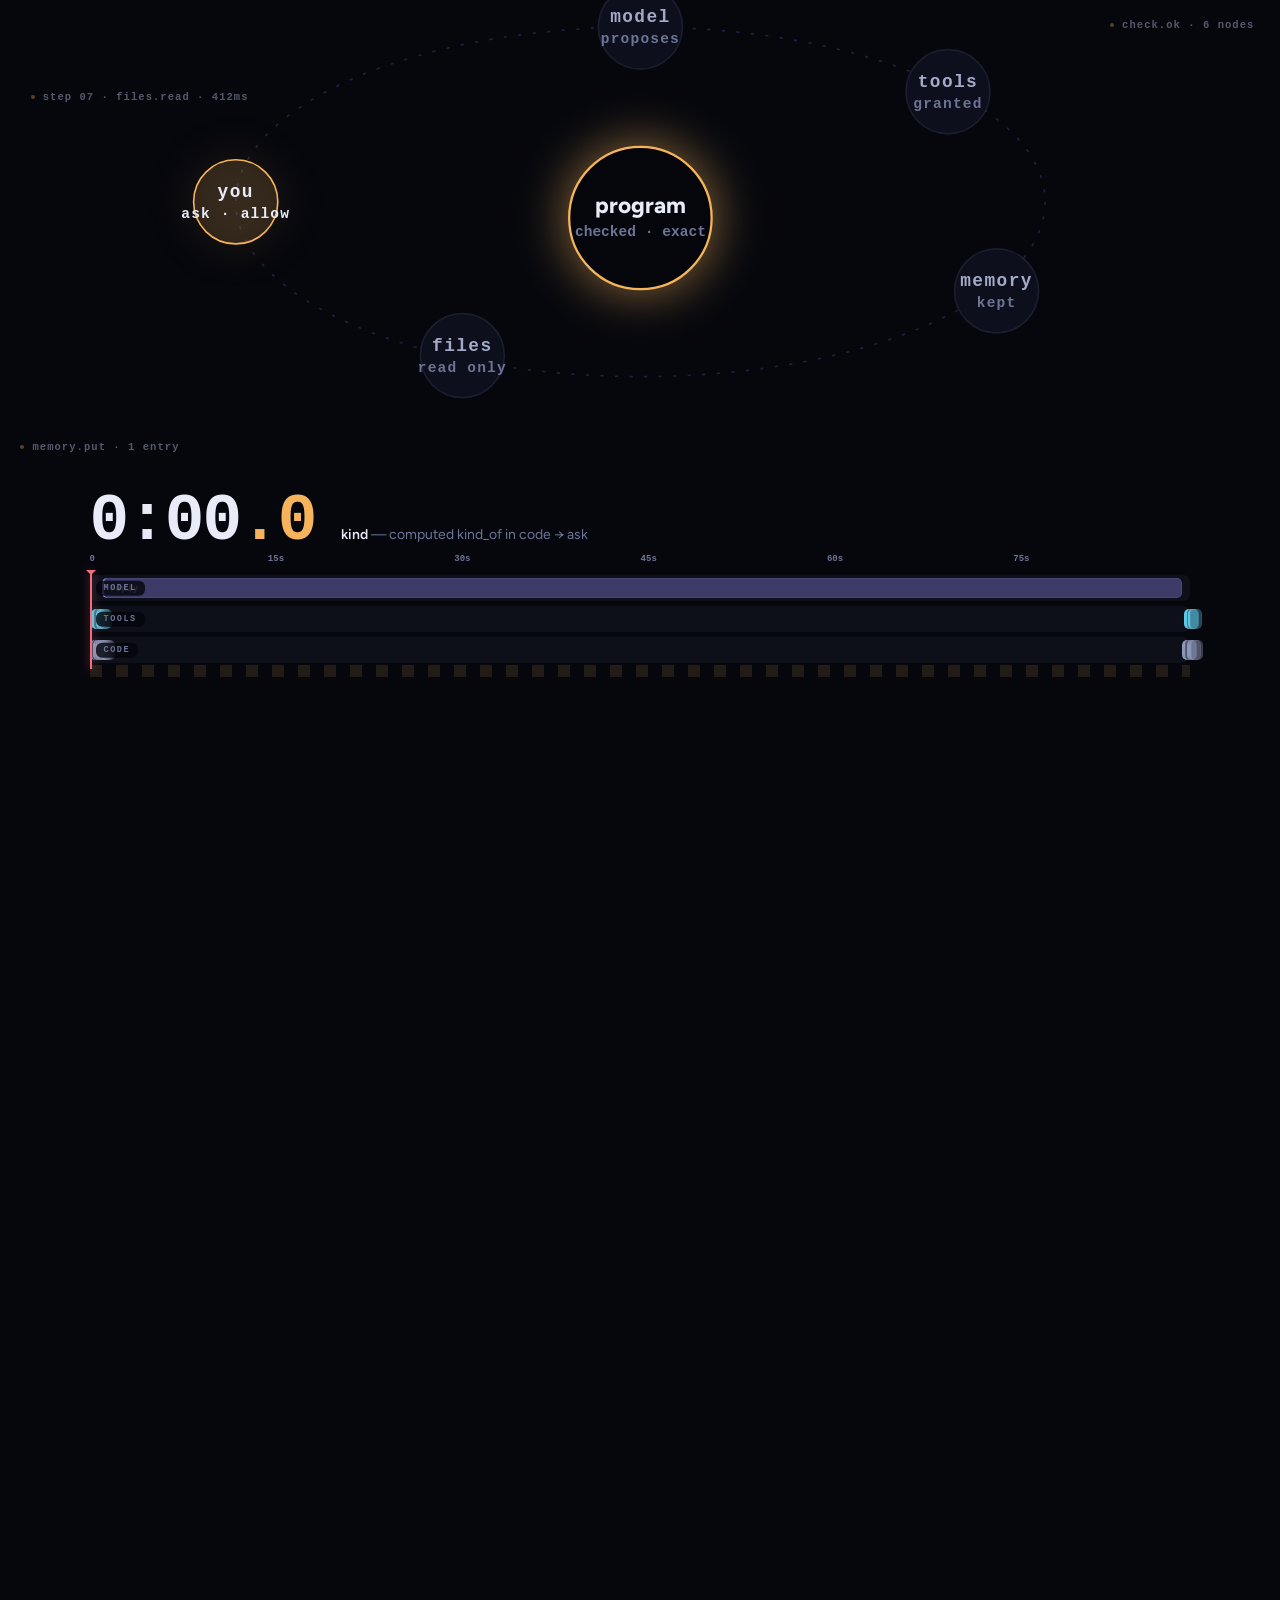
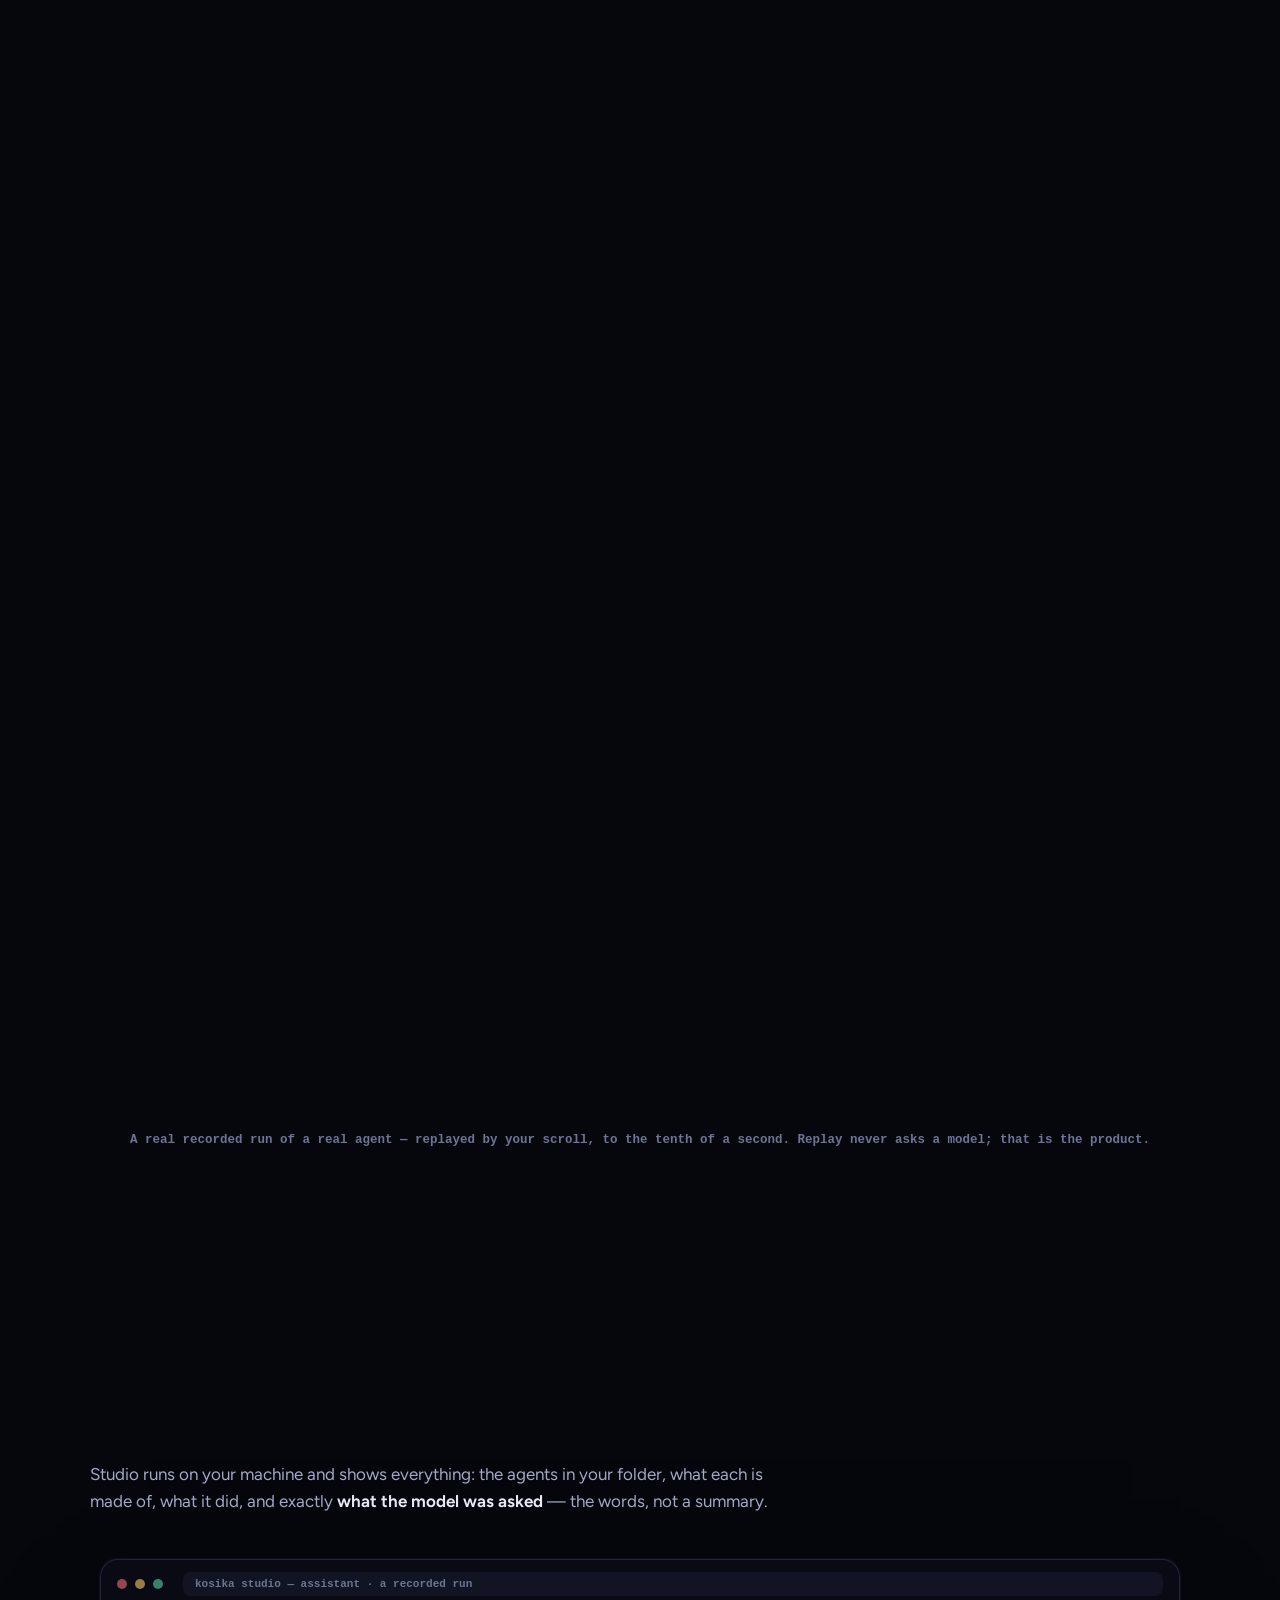
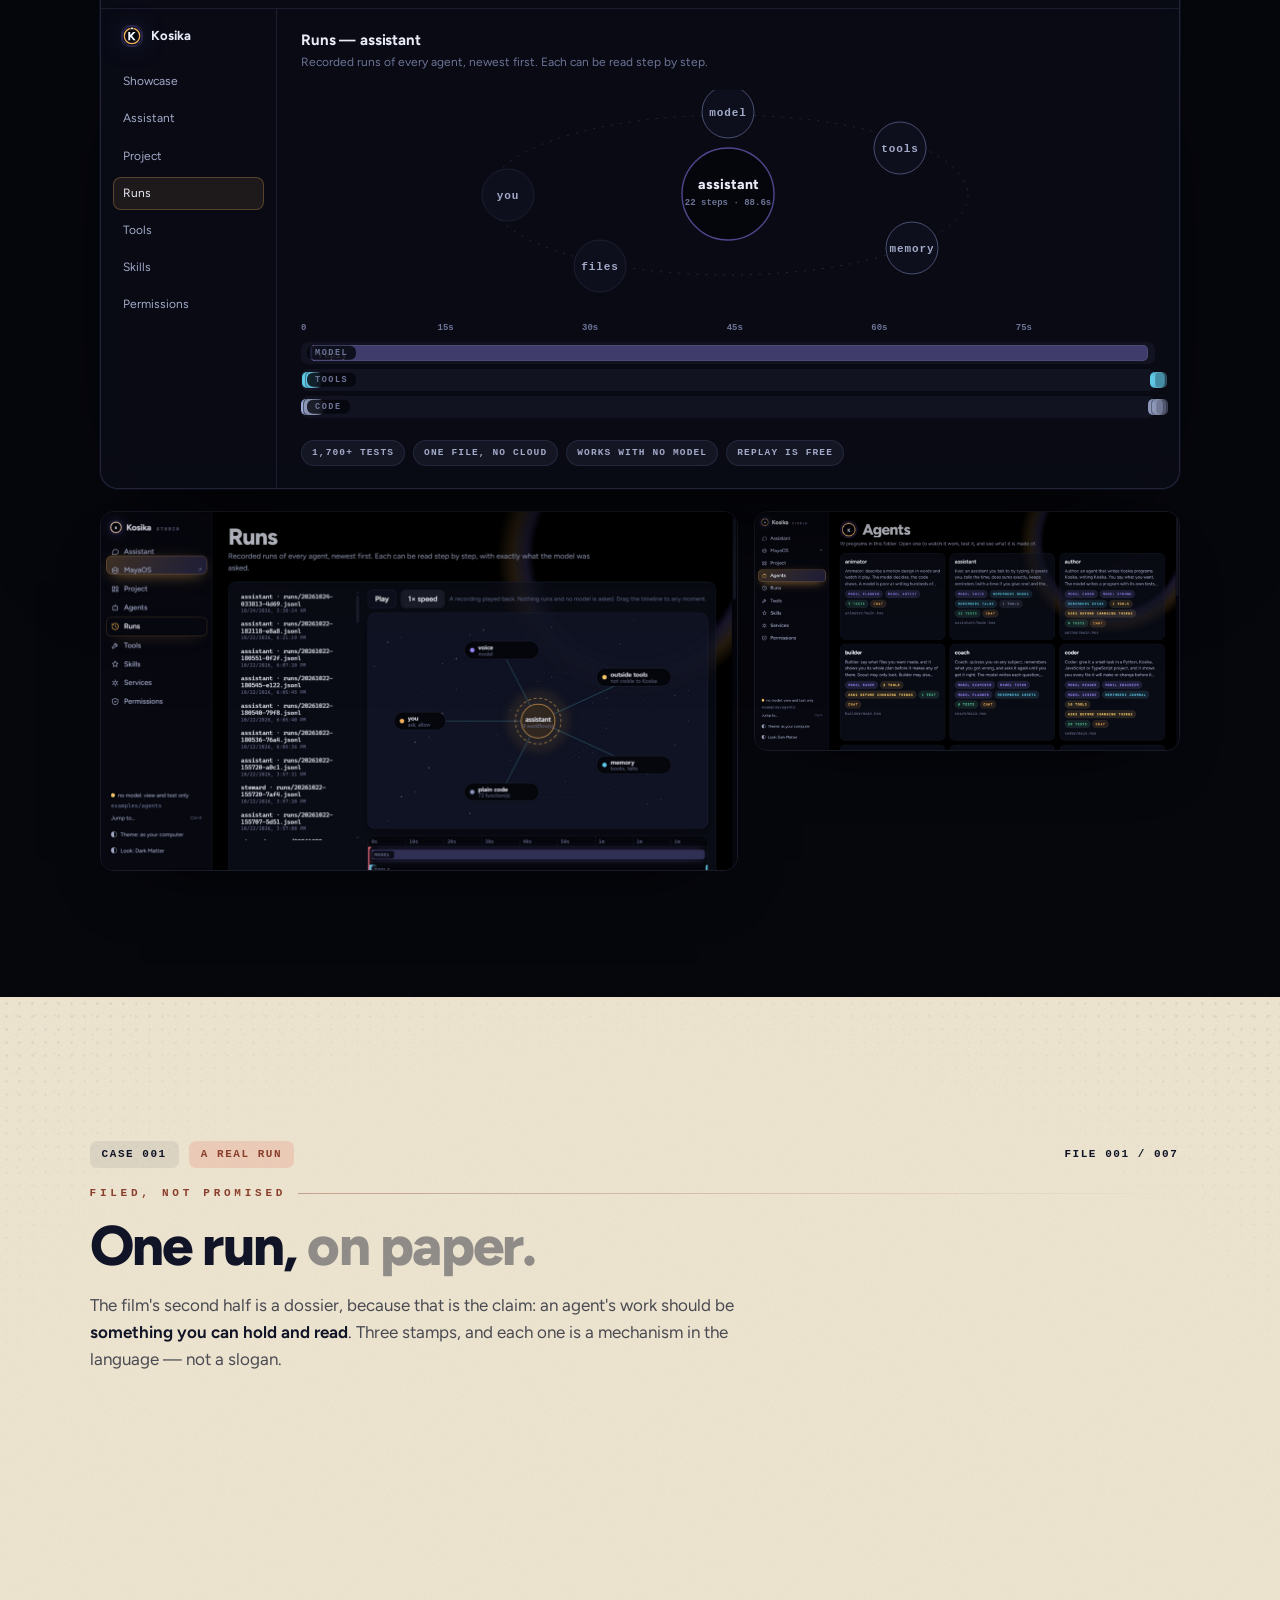
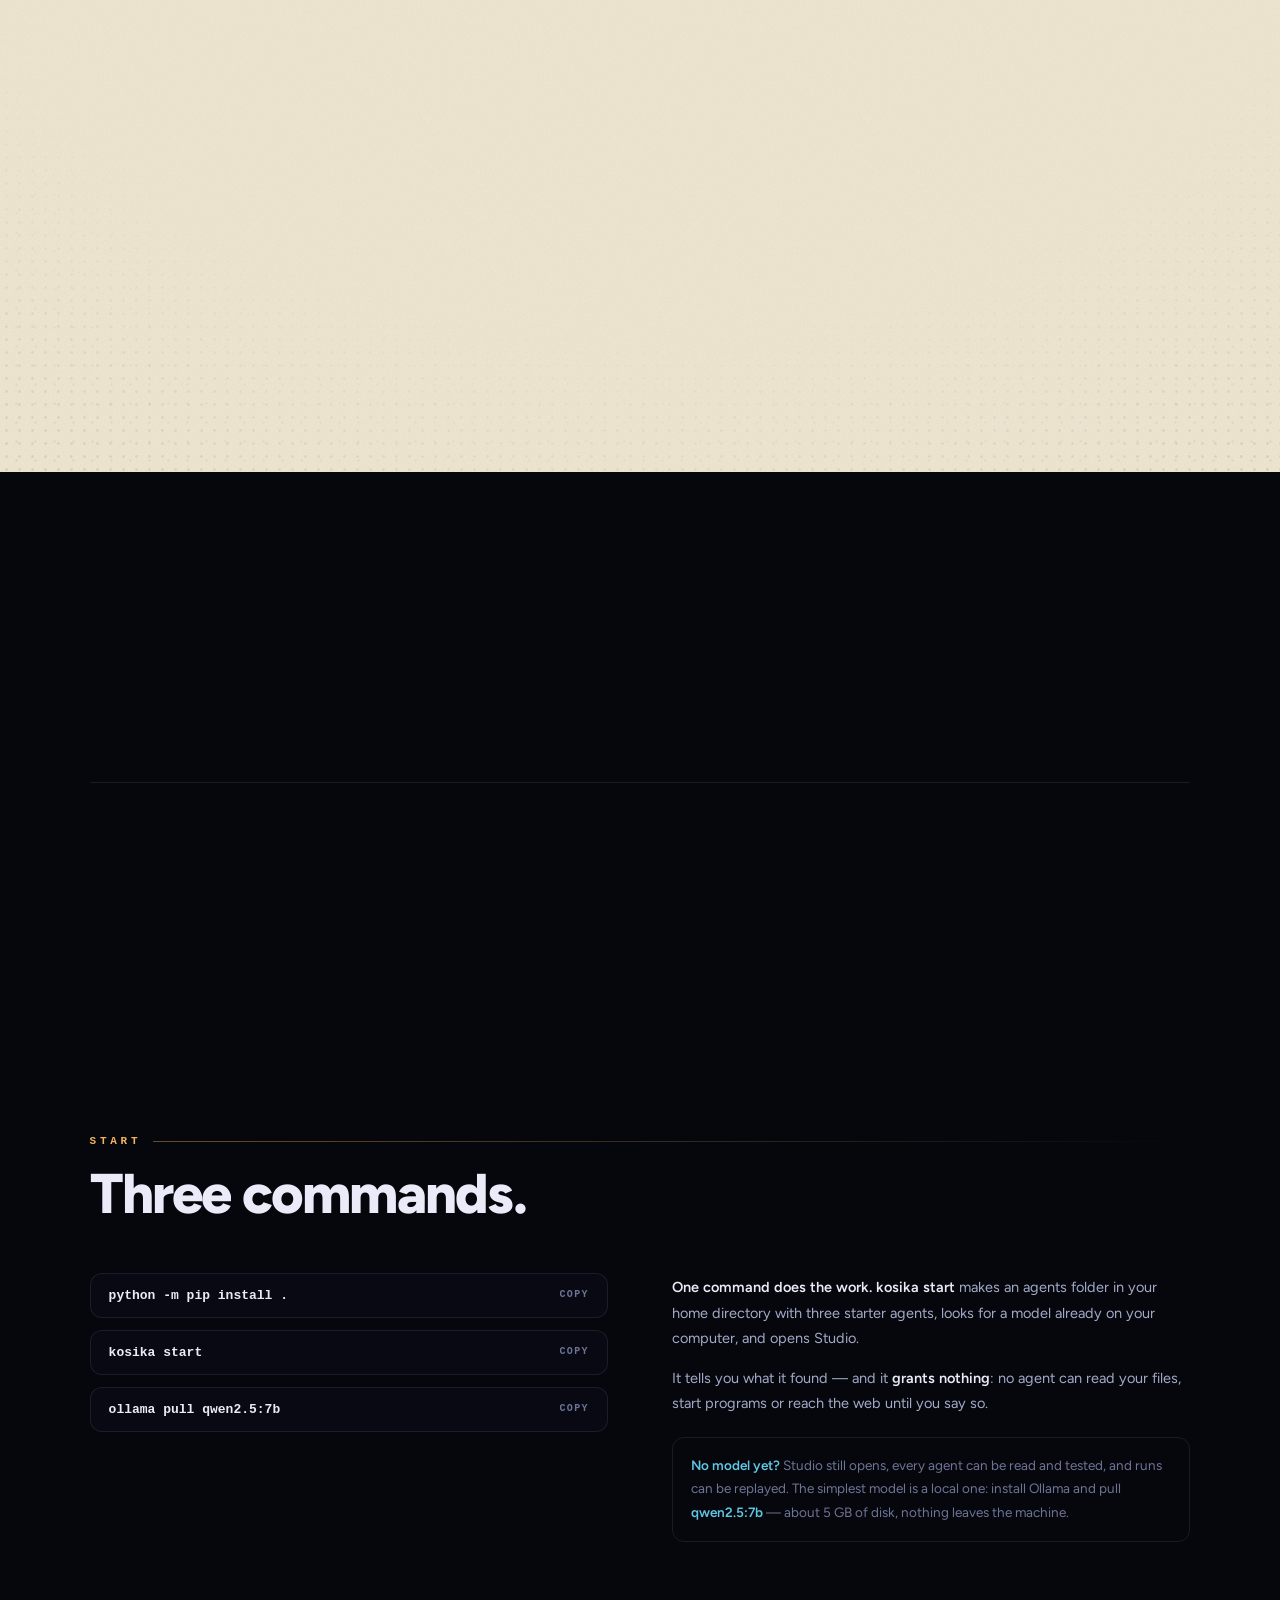
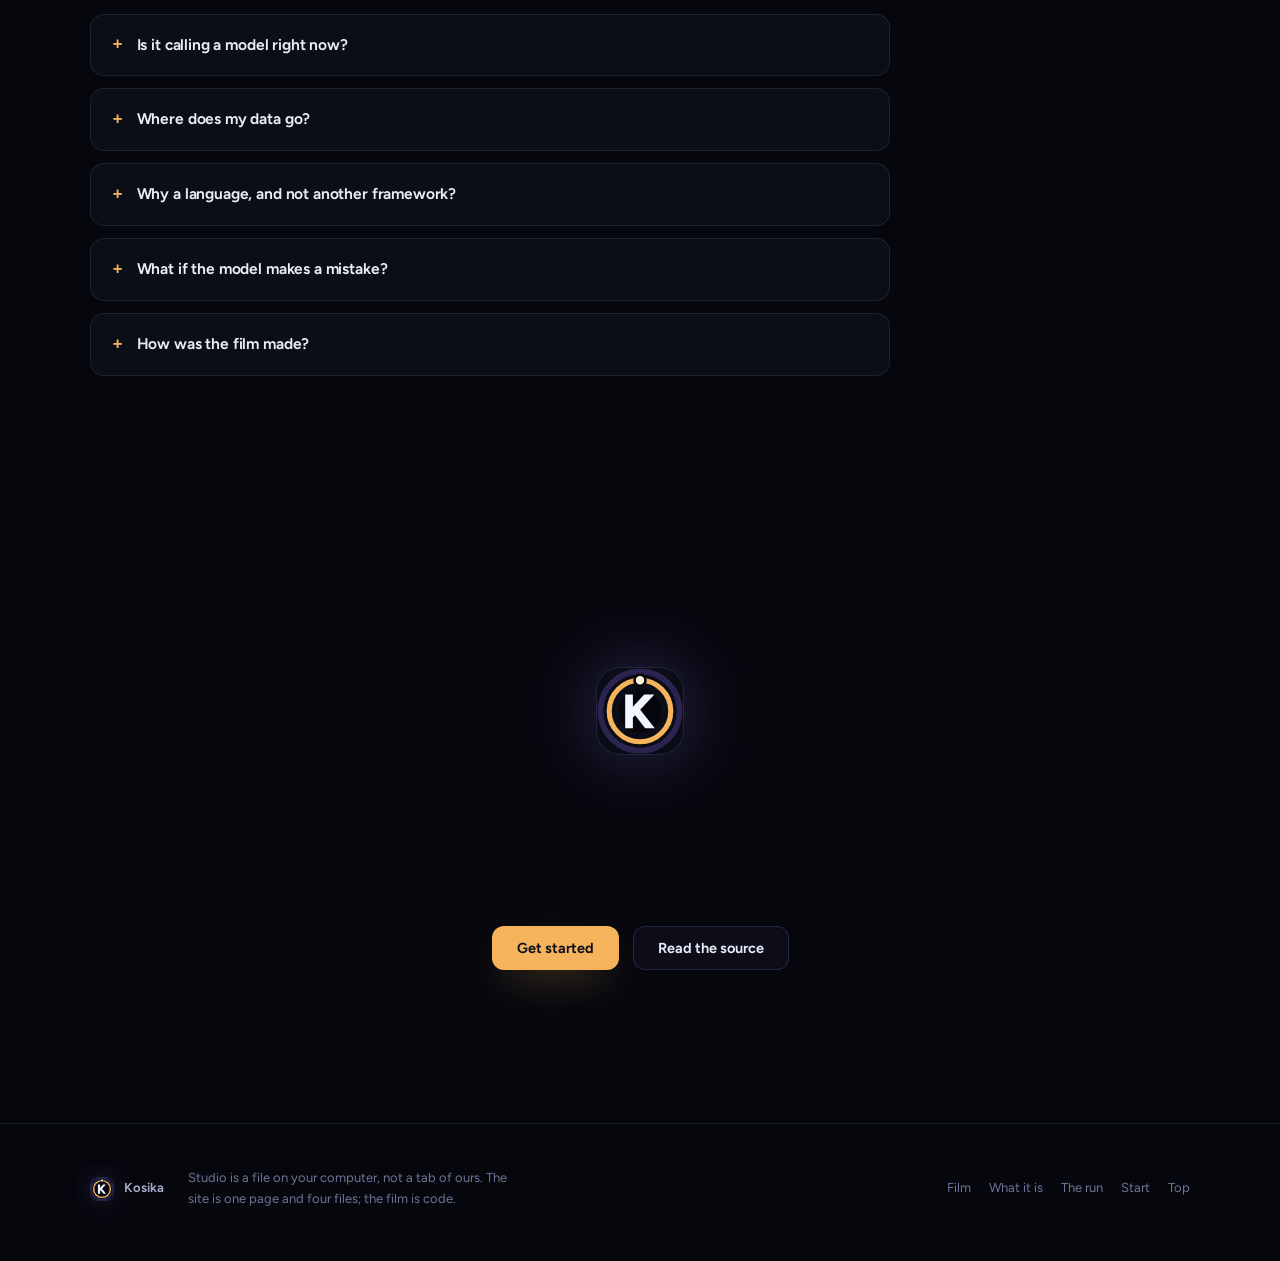
==== commit fa732054: "Link the phone app from the site's menu Co-Authored-By: Claude Opus 5.5 <noreply@anthropic.com> Clau" ====
--- a/index.html
+++ b/index.html
@@ -58,6 +58,7 @@
     <a href="#run">The run</a>
     <a href="#studio">Studio</a>
     <a href="designs.html">Designs</a>
+    <a href="app/">On your phone</a>
     <a href="#start">Start</a>
   </nav>
   <a class="cta" href="#start">Get started</a>
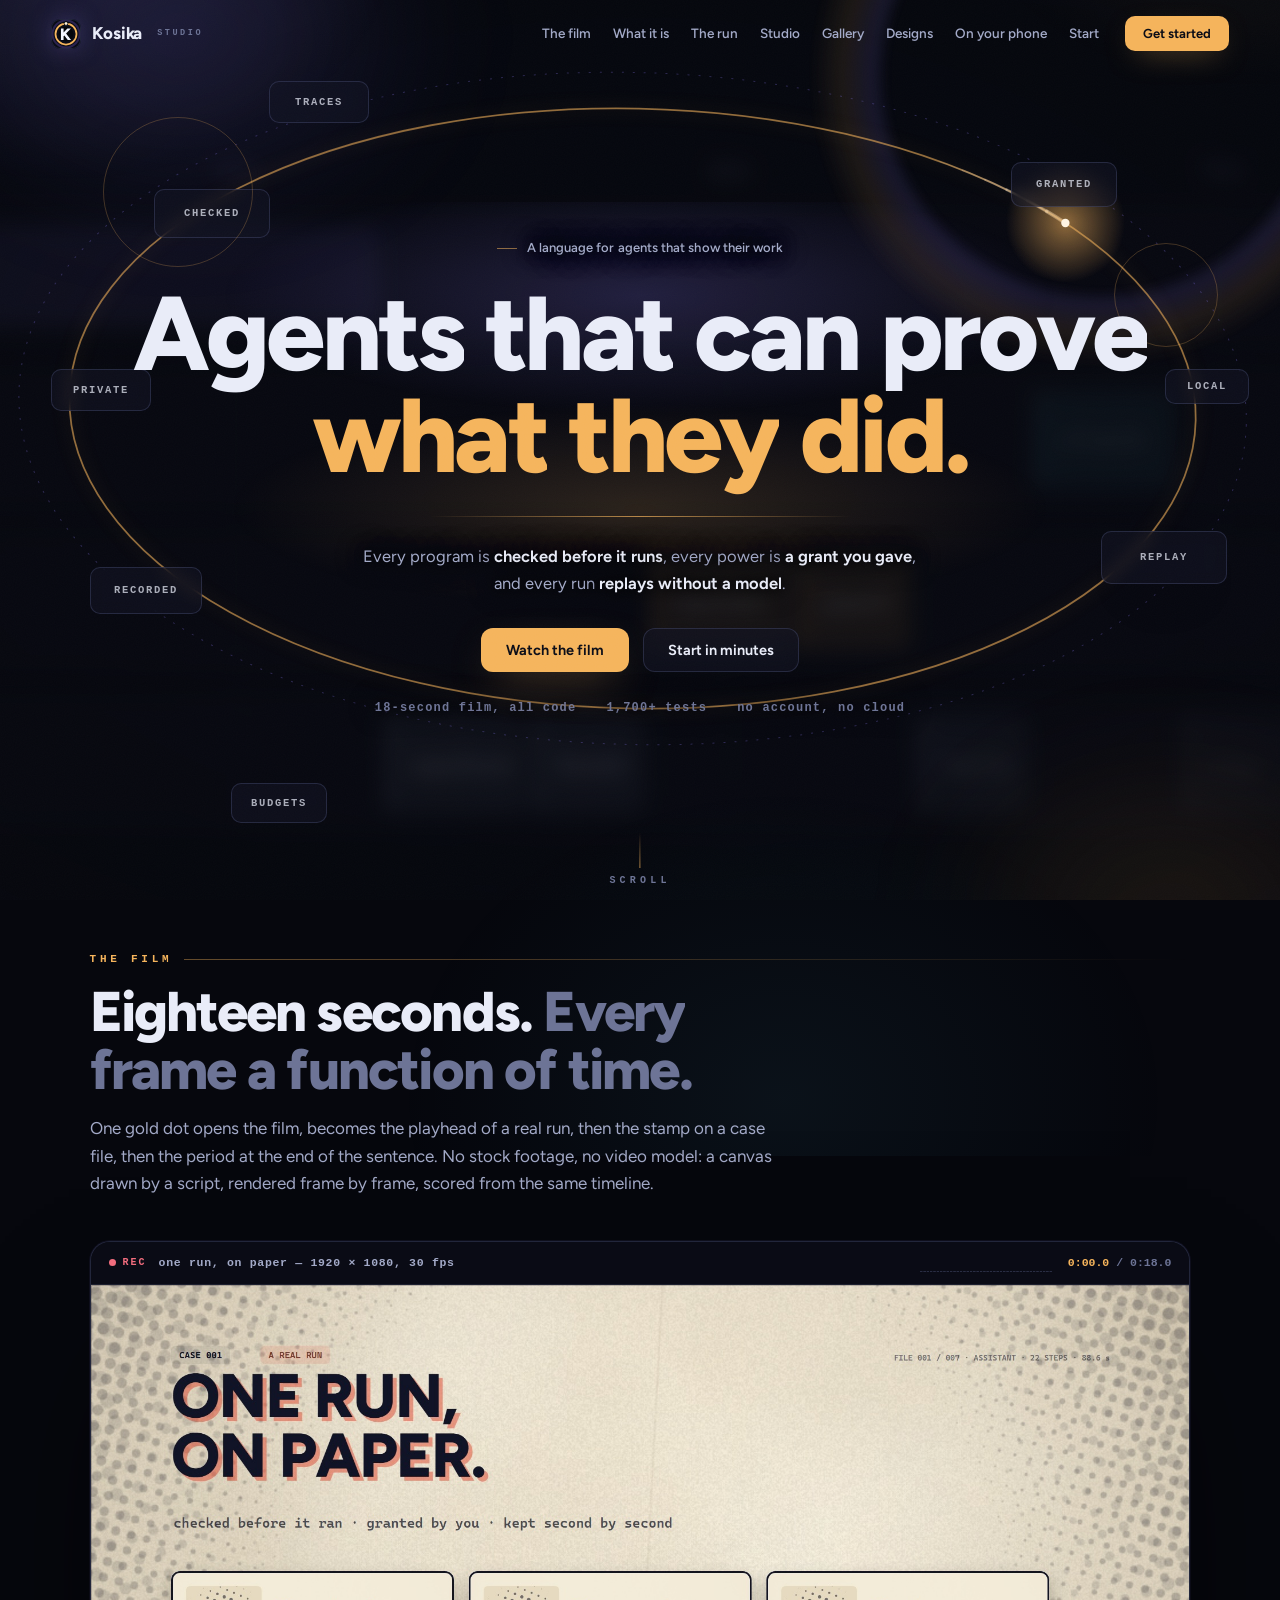
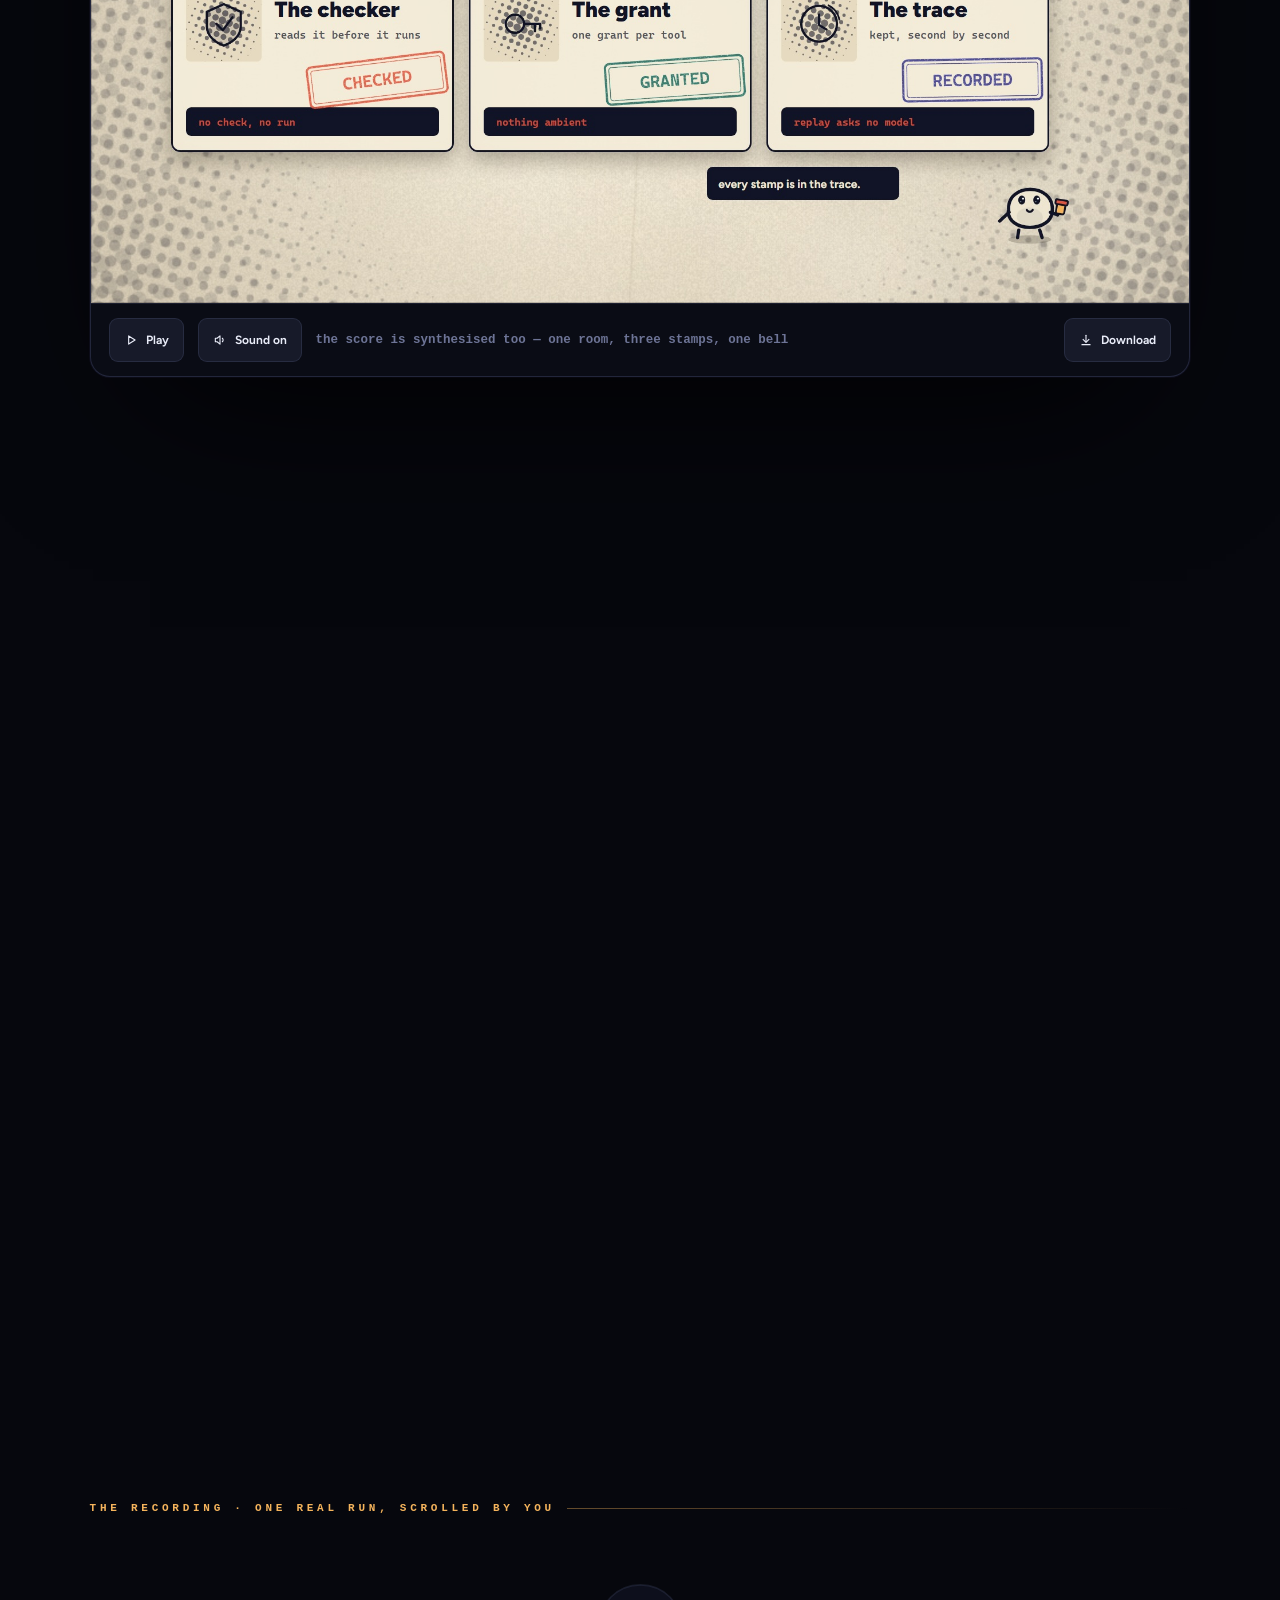
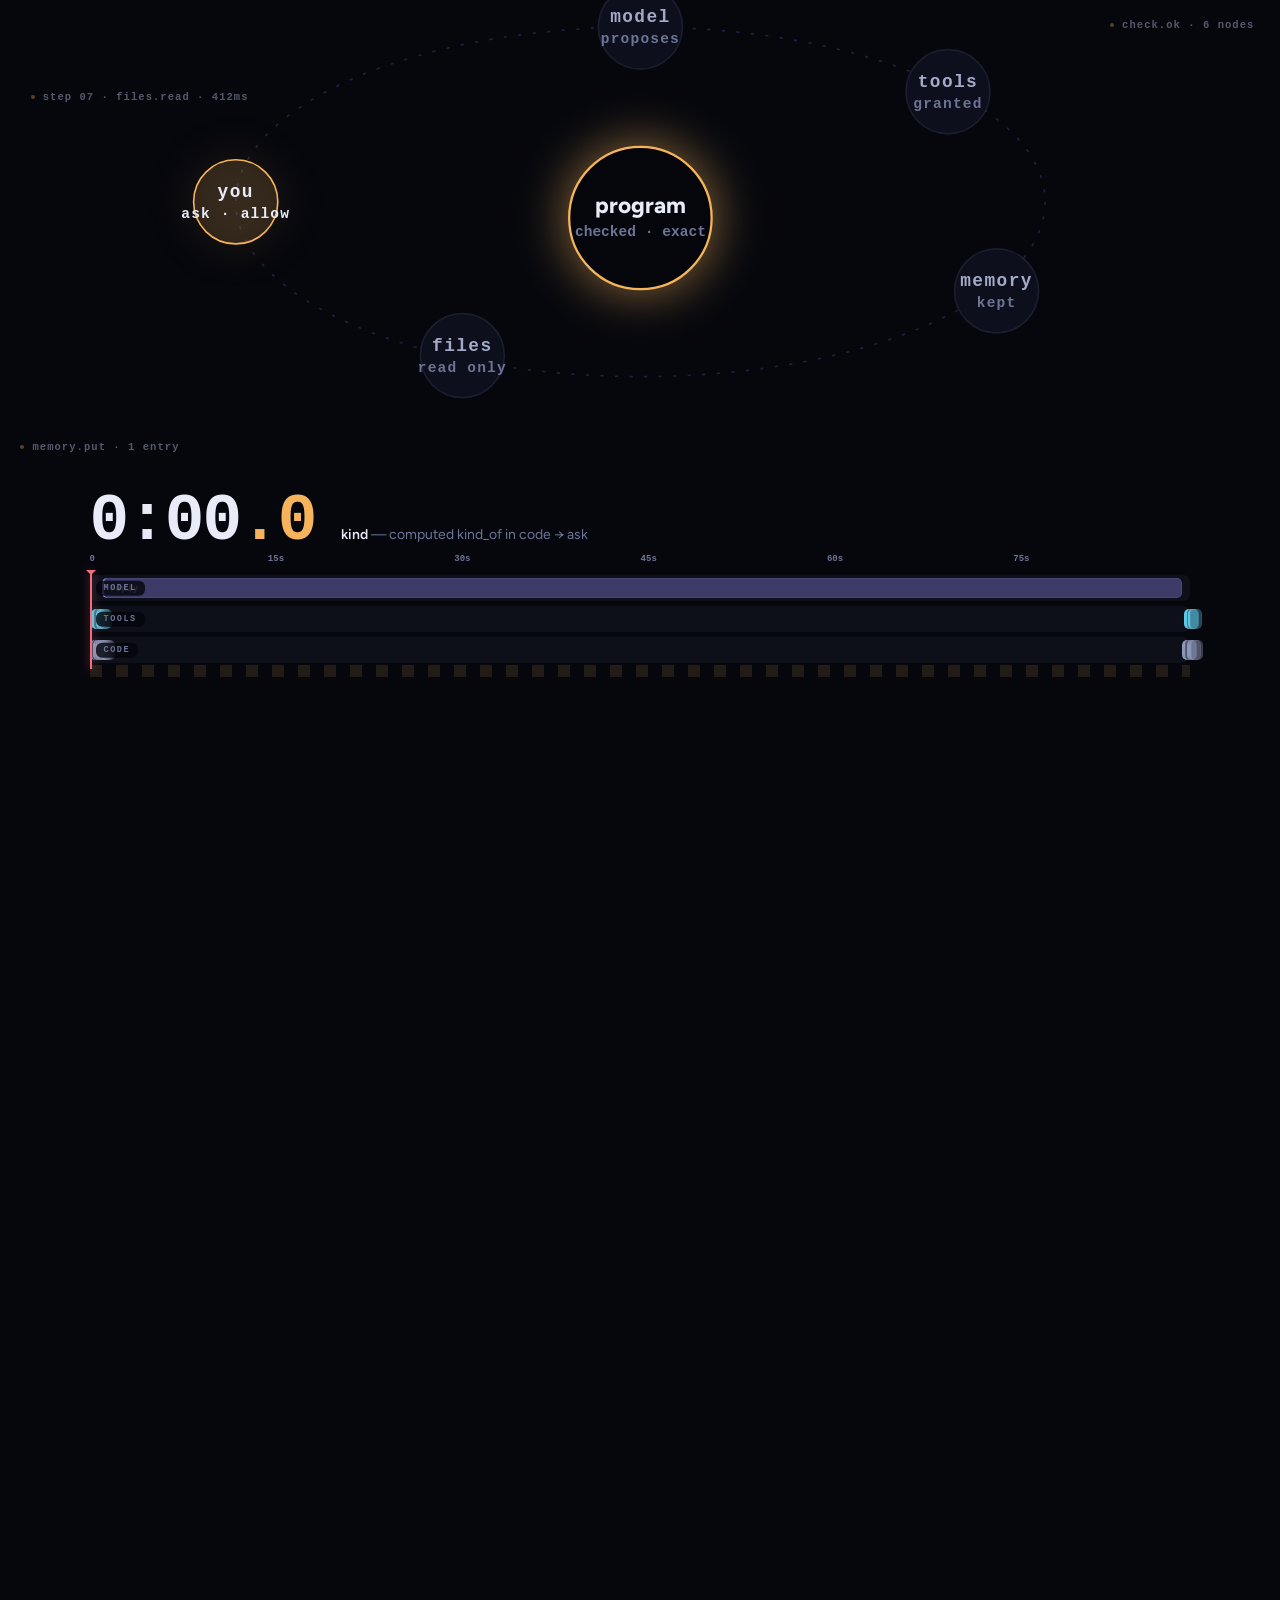
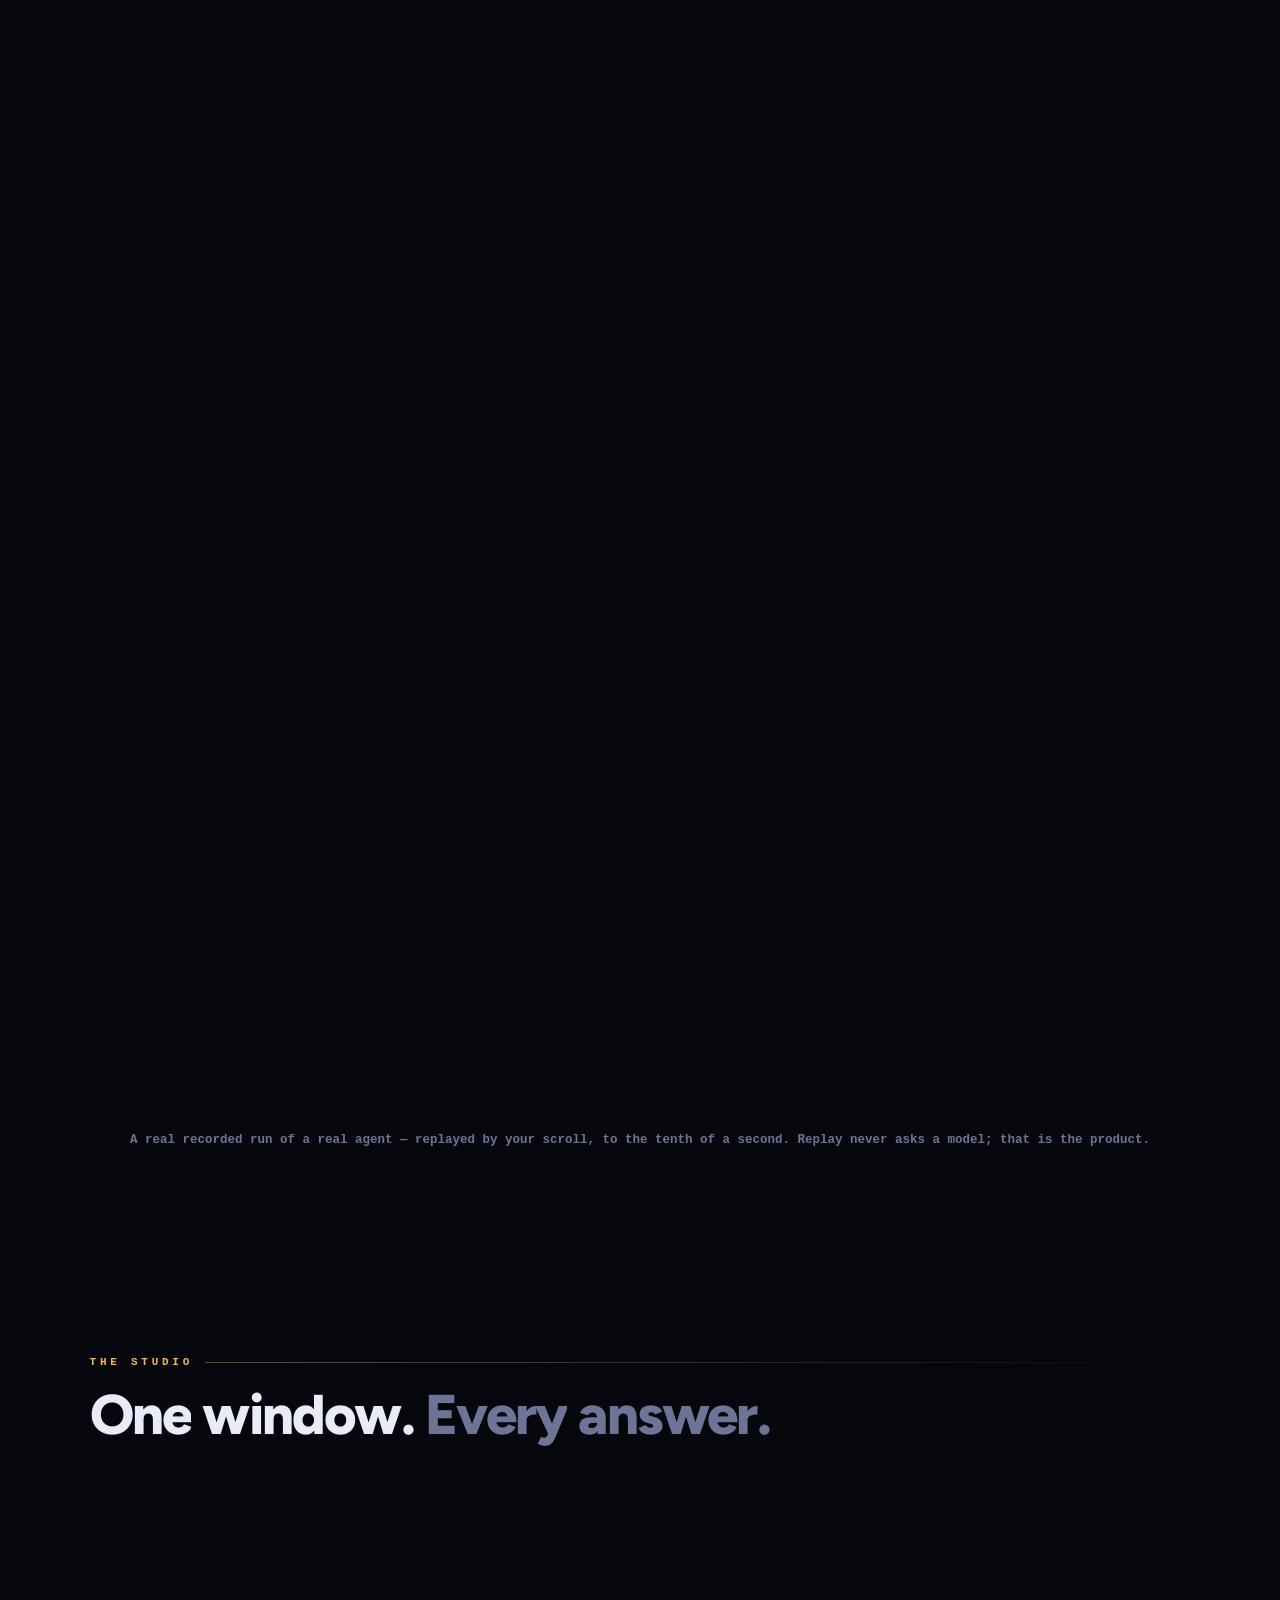
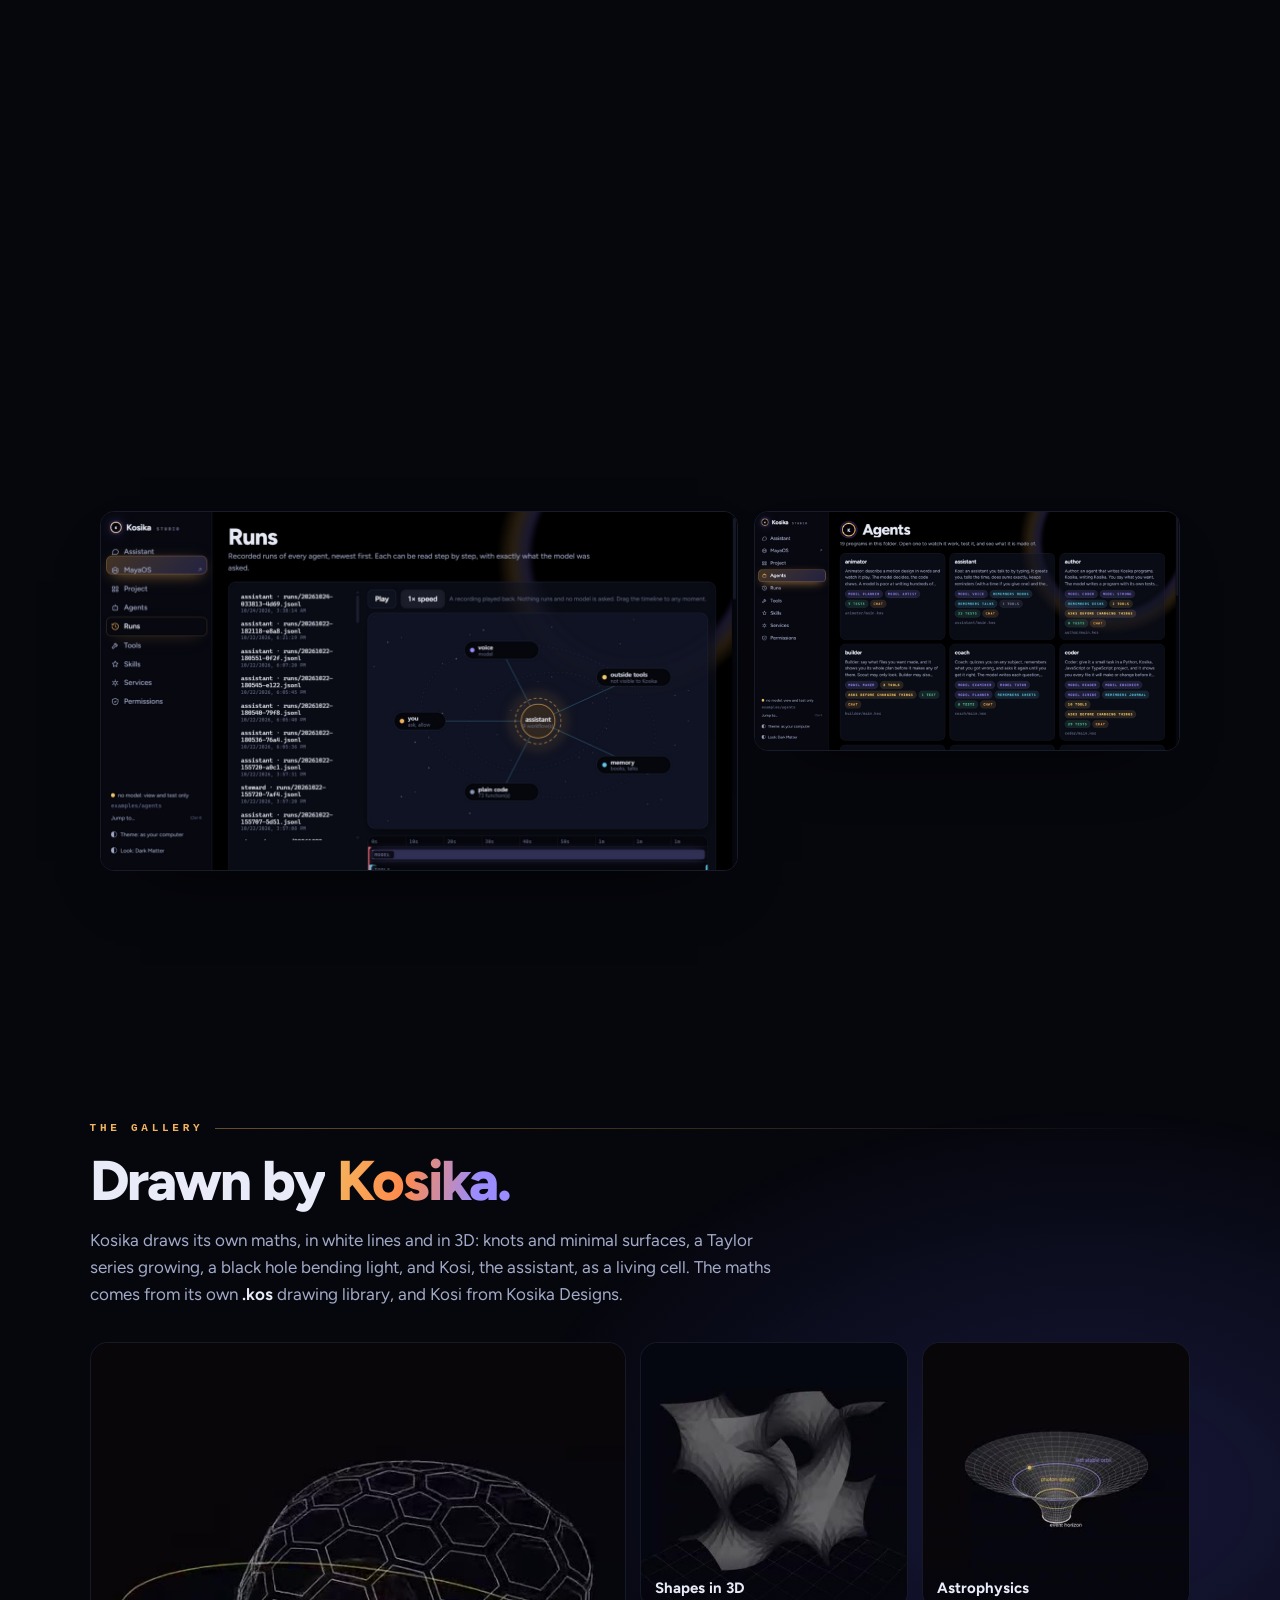
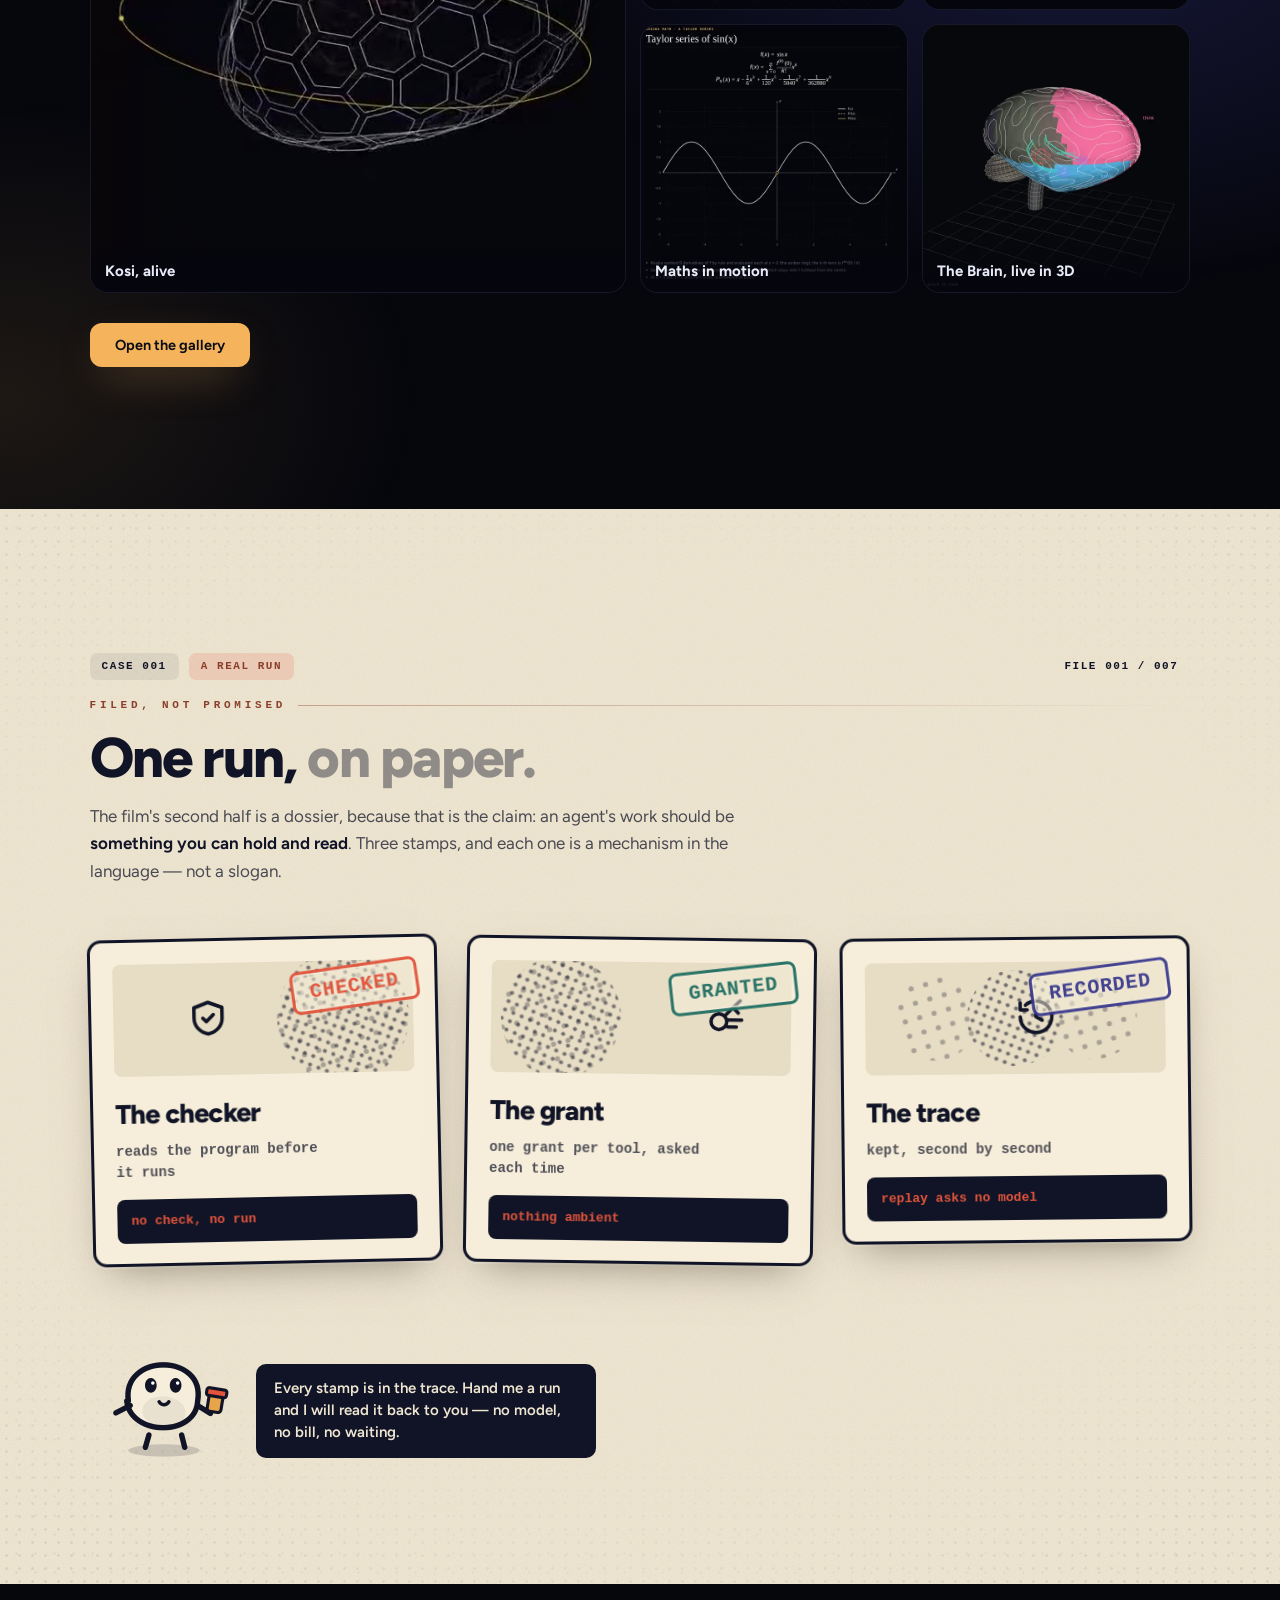
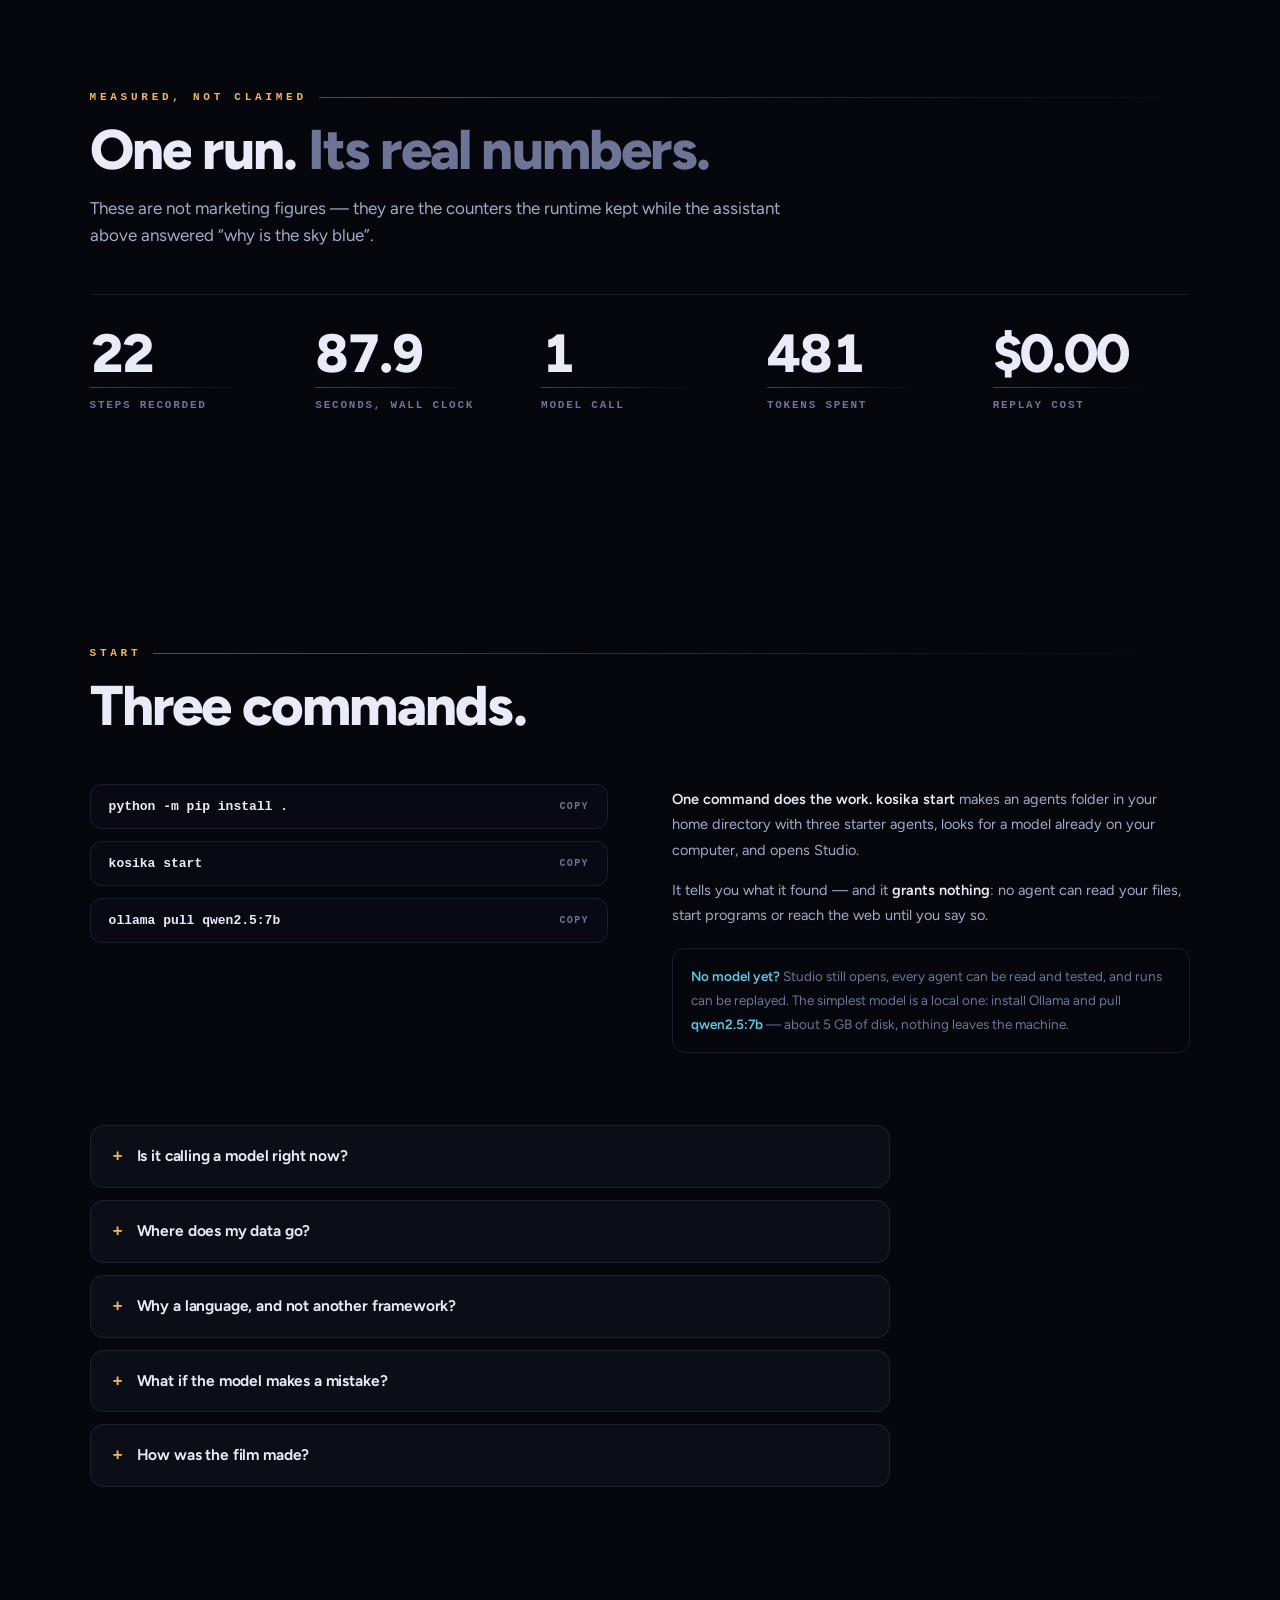
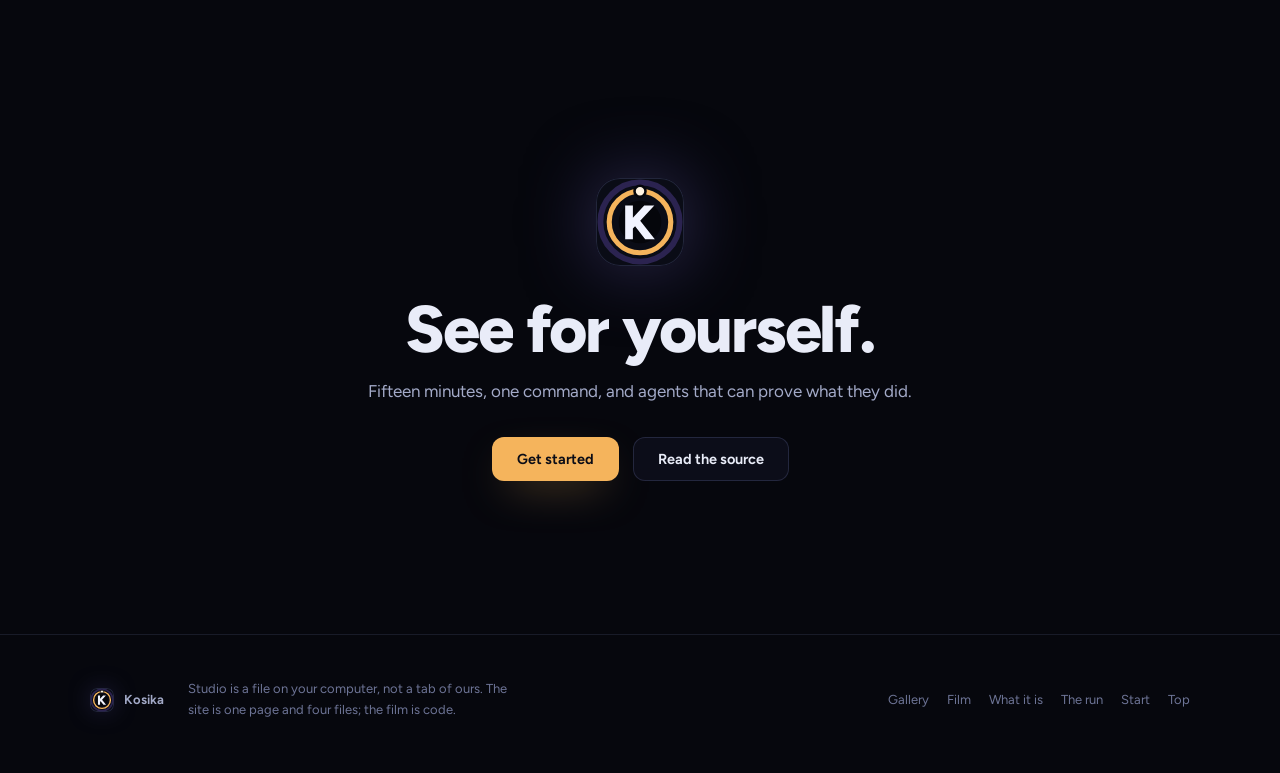
==== commit d6e1cd4c: "Add the Kosika Gallery: live Kosi cell, Brain in 3D, shapes, motion and astrophysics A new gallery/ " ====
--- a/index.html
+++ b/index.html
@@ -57,6 +57,7 @@
     <a href="#what">What it is</a>
     <a href="#run">The run</a>
     <a href="#studio">Studio</a>
+    <a href="gallery/">Gallery</a>
     <a href="designs.html">Designs</a>
     <a href="app/">On your phone</a>
     <a href="#start">Start</a>
@@ -254,6 +255,23 @@
     <div class="shots-strip rise d2">
       <img src="shots/studio-run-timeline.png" alt="Kosika Studio showing a recorded run on its timeline" loading="lazy">
       <img src="shots/studio-agents.png" alt="Kosika Studio's agent gallery" loading="lazy">
+    </div>
+  </section>
+
+  <!-- ── the gallery: what Kosika draws ────────────────────────── -->
+  <section class="gx" id="gallery">
+    <div class="wrap">
+      <div class="overline rise">The gallery</div>
+      <h2 class="rise">Drawn by <span class="gx-g">Kosika.</span></h2>
+      <p class="lead rise">Kosika draws its own maths, in white lines and in 3D: knots and minimal surfaces, a Taylor series growing, a black hole bending light, and Kosi, the assistant, as a living cell. The maths comes from its own <b>.kos</b> drawing library, and Kosi from Kosika Designs.</p>
+      <div class="gx-grid rise">
+        <a href="gallery/#kosi" class="gx-t gx-big"><video data-src="gallery/media/kosi-shapes.mp4" poster="gallery/media/kosi-shapes.jpg" muted loop playsinline preload="none" aria-label="Kosi changing shape"></video><span>Kosi, alive</span></a>
+        <a href="gallery/#shapes" class="gx-t"><video data-src="gallery/media/s-gyroid.mp4" poster="gallery/media/s-gyroid.jpg" muted loop playsinline preload="none" aria-label="A turning gyroid"></video><span>Shapes in 3D</span></a>
+        <a href="gallery/#astro" class="gx-t"><video data-src="gallery/media/a-black-hole.mp4" poster="gallery/media/a-black-hole.jpg" muted loop playsinline preload="none" aria-label="A black hole"></video><span>Astrophysics</span></a>
+        <a href="gallery/#motion" class="gx-t"><video data-src="gallery/media/m-taylor-growing.mp4" poster="gallery/media/m-taylor-growing.jpg" muted loop playsinline preload="none" aria-label="A Taylor series growing"></video><span>Maths in motion</span></a>
+        <a href="gallery/#live" class="gx-t"><img src="gallery/media/b-brain-maths-3d-lit.webp" alt="The Kosika Brain in 3D" loading="lazy"><span>The Brain, live in 3D</span></a>
+      </div>
+      <p class="rise"><a class="btn primary" href="gallery/">Open the gallery</a></p>
     </div>
   </section>
 
@@ -381,10 +399,18 @@
 <footer>
   <div class="fbrand"><img class="mark" src="assets/mark.svg" alt="" style="width:24px;height:24px;border-radius:7px">Kosika</div>
   <div class="fwords">Studio is a file on your computer, not a tab of ours. The site is one page and four files; the film is code.</div>
-  <nav><a href="#film">Film</a><a href="#what">What it is</a><a href="#run">The run</a><a href="#start">Start</a><a href="#top">Top</a></nav>
+  <nav><a href="gallery/">Gallery</a><a href="#film">Film</a><a href="#what">What it is</a><a href="#run">The run</a><a href="#start">Start</a><a href="#top">Top</a></nav>
 </footer>
 
 <canvas class="wipe" id="wipe" aria-hidden="true"></canvas>
 <script src="assets/site.js" defer></script>
+<script>
+// the gallery tiles play only while on screen, and not under reduced motion
+(() => {
+  if (matchMedia("(prefers-reduced-motion: reduce)").matches || !("IntersectionObserver" in window)) return;
+  const io = new IntersectionObserver(es => es.forEach(e => { const v = e.target; if (e.isIntersecting) { if (!v.src) v.src = v.dataset.src; v.play().catch(() => {}); } else v.pause(); }), { rootMargin: "100px" });
+  document.querySelectorAll(".gx video").forEach(v => io.observe(v));
+})();
+</script>
 </body>
 </html>
--- a/assets/site.css
+++ b/assets/site.css
@@ -552,3 +552,17 @@
   body::after { display: none; }
   .hero .lead, .hero-ctas, .hero-meta { opacity: 1 !important; transform: none !important; }
 }
+
+/* ── the gallery teaser: Dark Matter, indigo into amber ───────────────── */
+.gx { background: radial-gradient(900px 600px at 85% 45%, rgba(91, 91, 240, .2), transparent 65%), radial-gradient(700px 500px at 0% 90%, rgba(245, 180, 92, .1), transparent 60%); }
+.gx-g { background: linear-gradient(100deg, var(--accent), #ff8a4c 40%, var(--think) 80%); -webkit-background-clip: text; background-clip: text; color: transparent; }
+.gx-grid { display: grid; grid-template-columns: 2fr 1fr 1fr; grid-template-rows: repeat(2, minmax(0, 1fr)); gap: 14px; margin: 34px 0 30px; }
+.gx-t { position: relative; display: block; border-radius: 18px; overflow: hidden; background: #05050c; border: 1px solid var(--line); aspect-ratio: 1; transition: transform .6s var(--settle), border-color .4s, box-shadow .6s var(--settle); }
+.gx-t:hover, .gx-t:focus-visible { transform: translateY(-4px); border-color: var(--accent-line); box-shadow: 0 18px 50px -18px rgba(91, 91, 240, .6); }
+.gx-big { grid-row: span 2; aspect-ratio: auto; }
+.gx-t video, .gx-t img { position: absolute; inset: 0; width: 100%; height: 100%; object-fit: cover; }
+.gx-t span { position: absolute; left: 0; right: 0; bottom: 0; padding: 26px 14px 12px; font: 700 15px var(--display); color: var(--ink); background: linear-gradient(transparent, rgba(5, 5, 14, .9)); }
+@media (max-width: 760px) {
+  .gx-grid { grid-template-columns: 1fr 1fr; grid-template-rows: none; }
+  .gx-big { grid-column: 1 / -1; grid-row: auto; aspect-ratio: 1; }
+}
